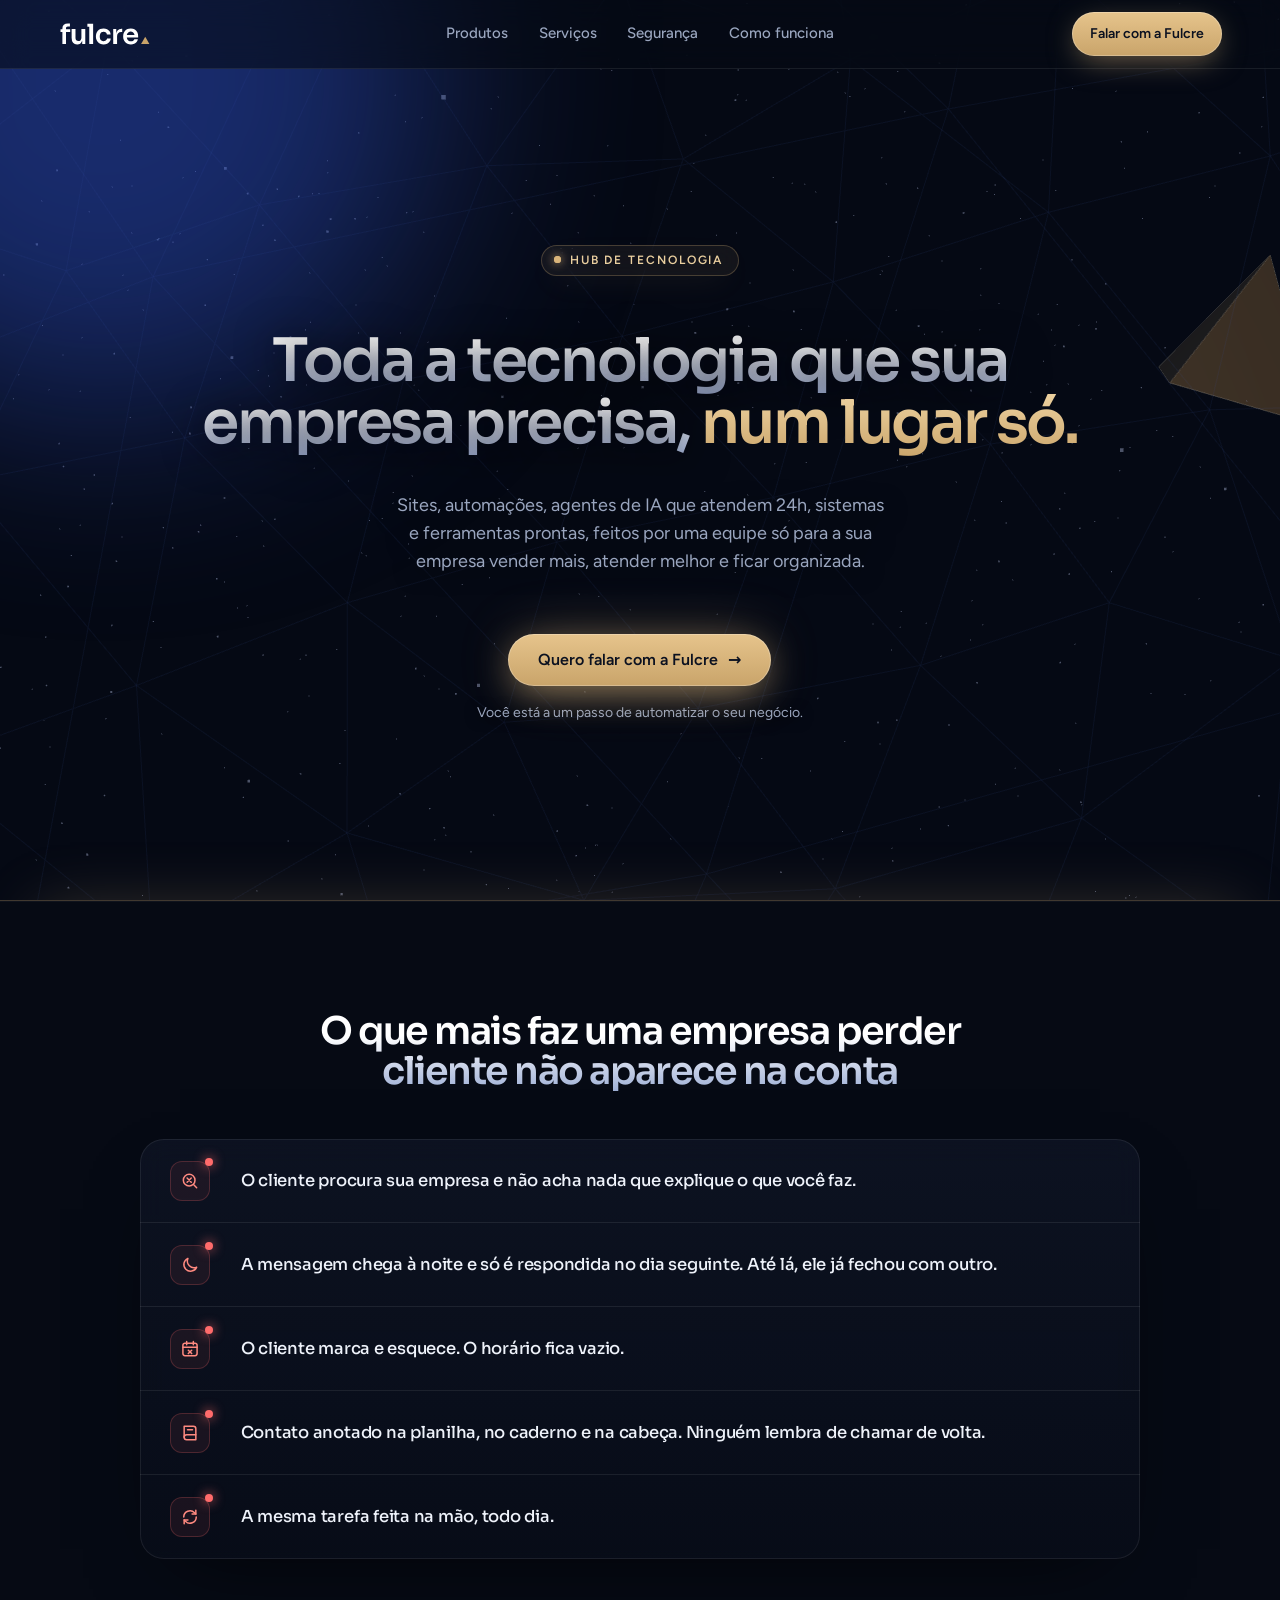
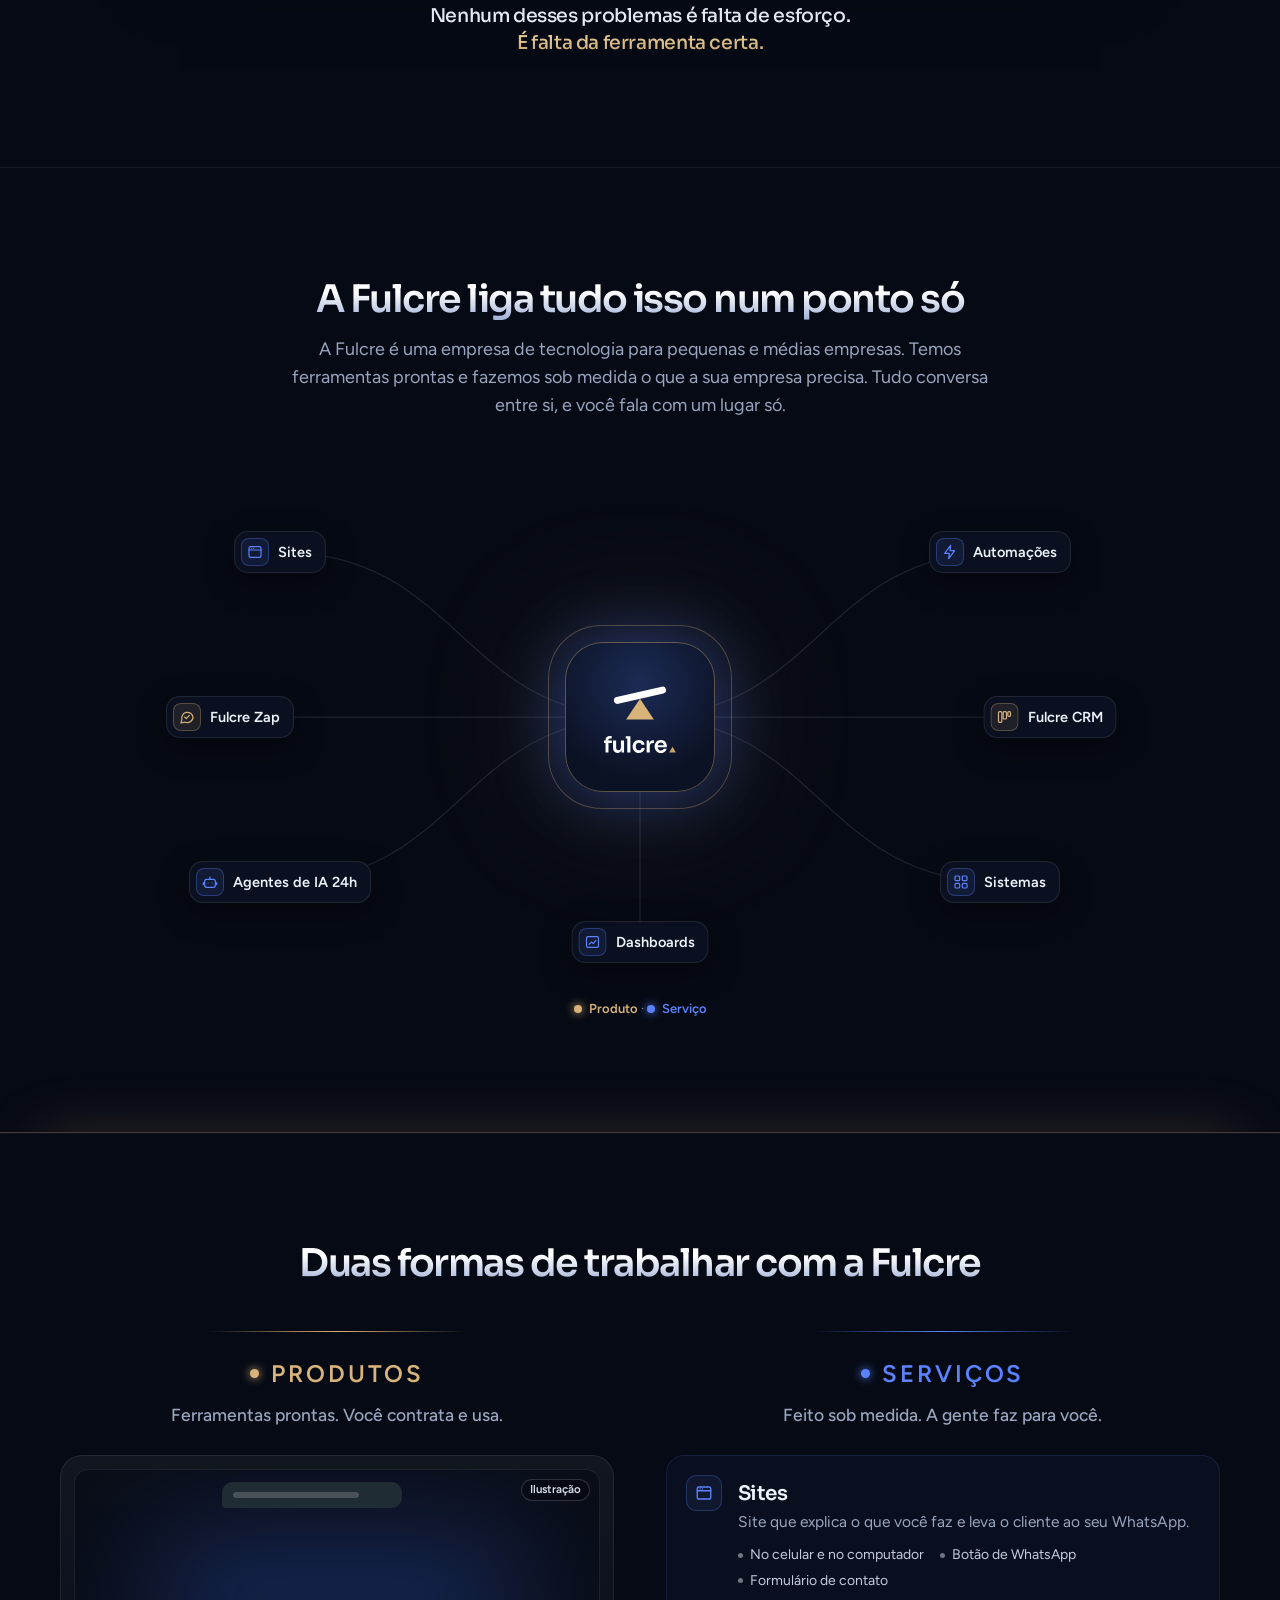
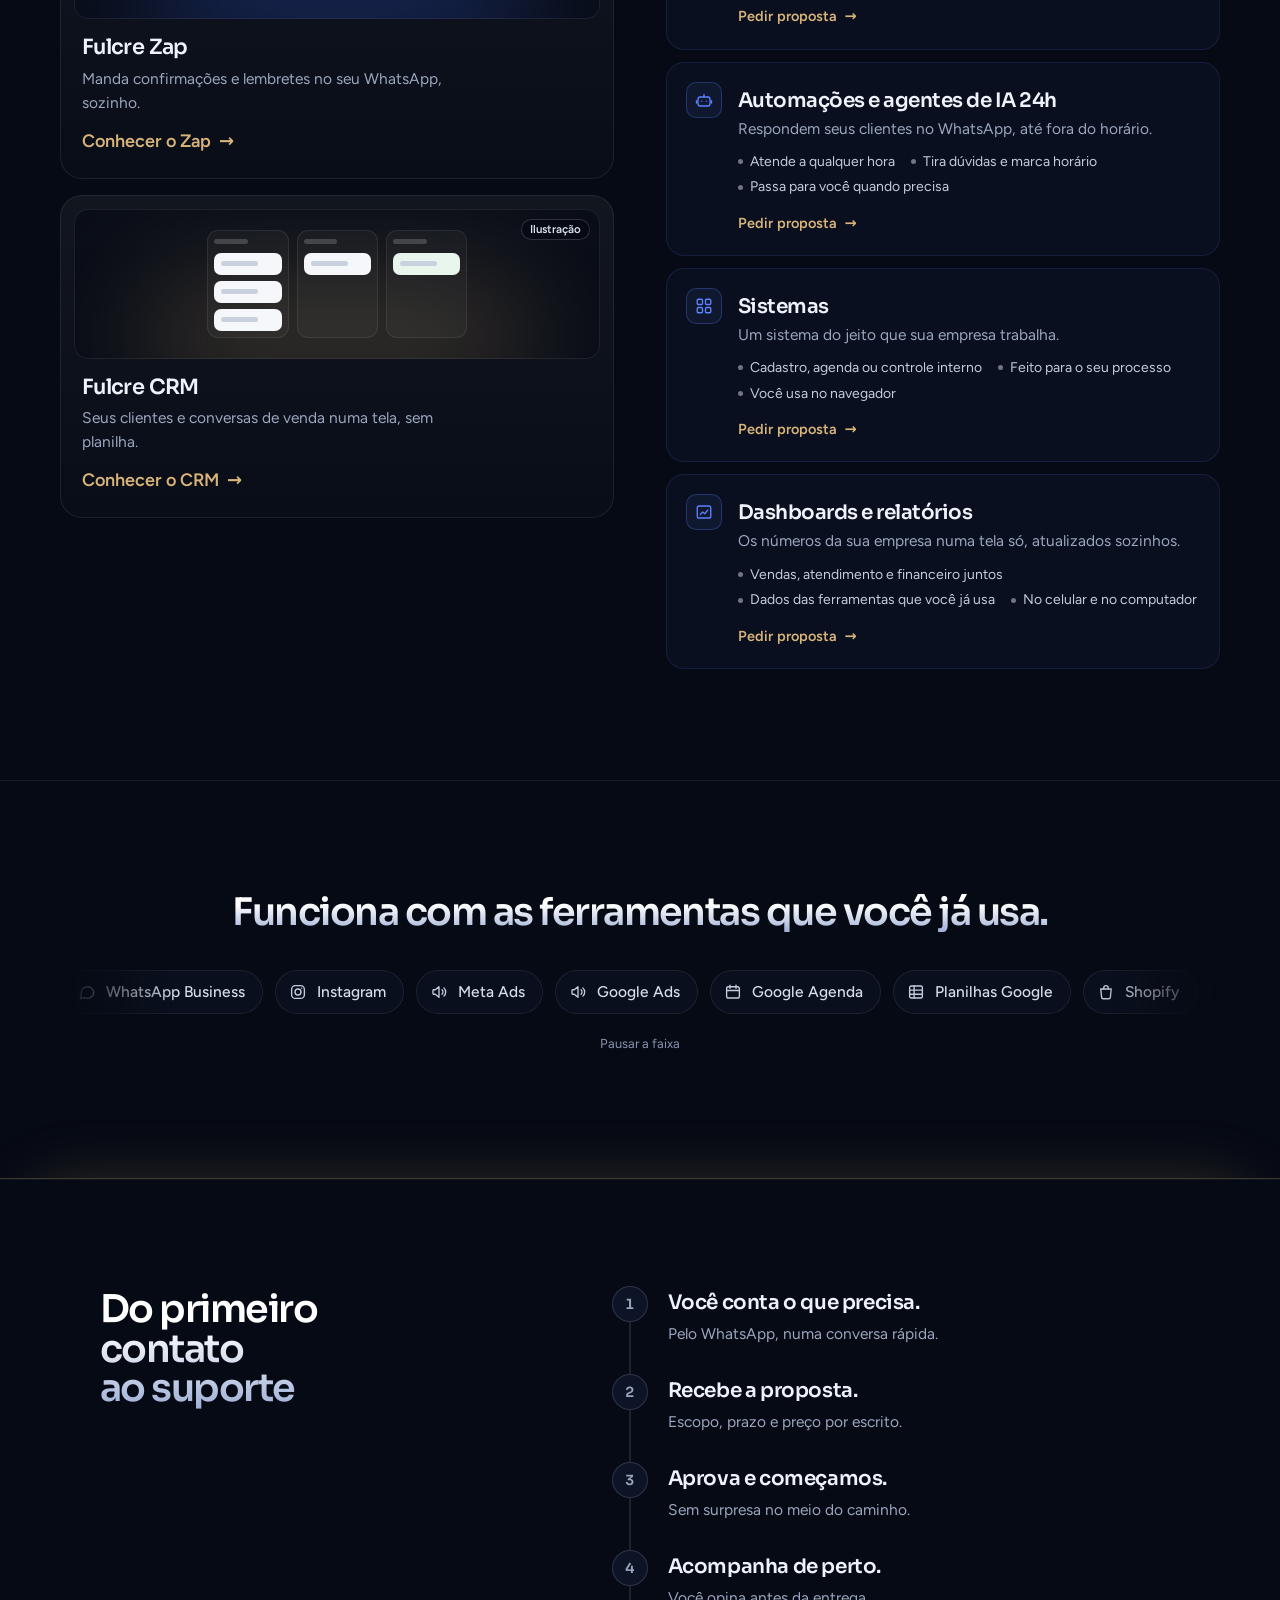
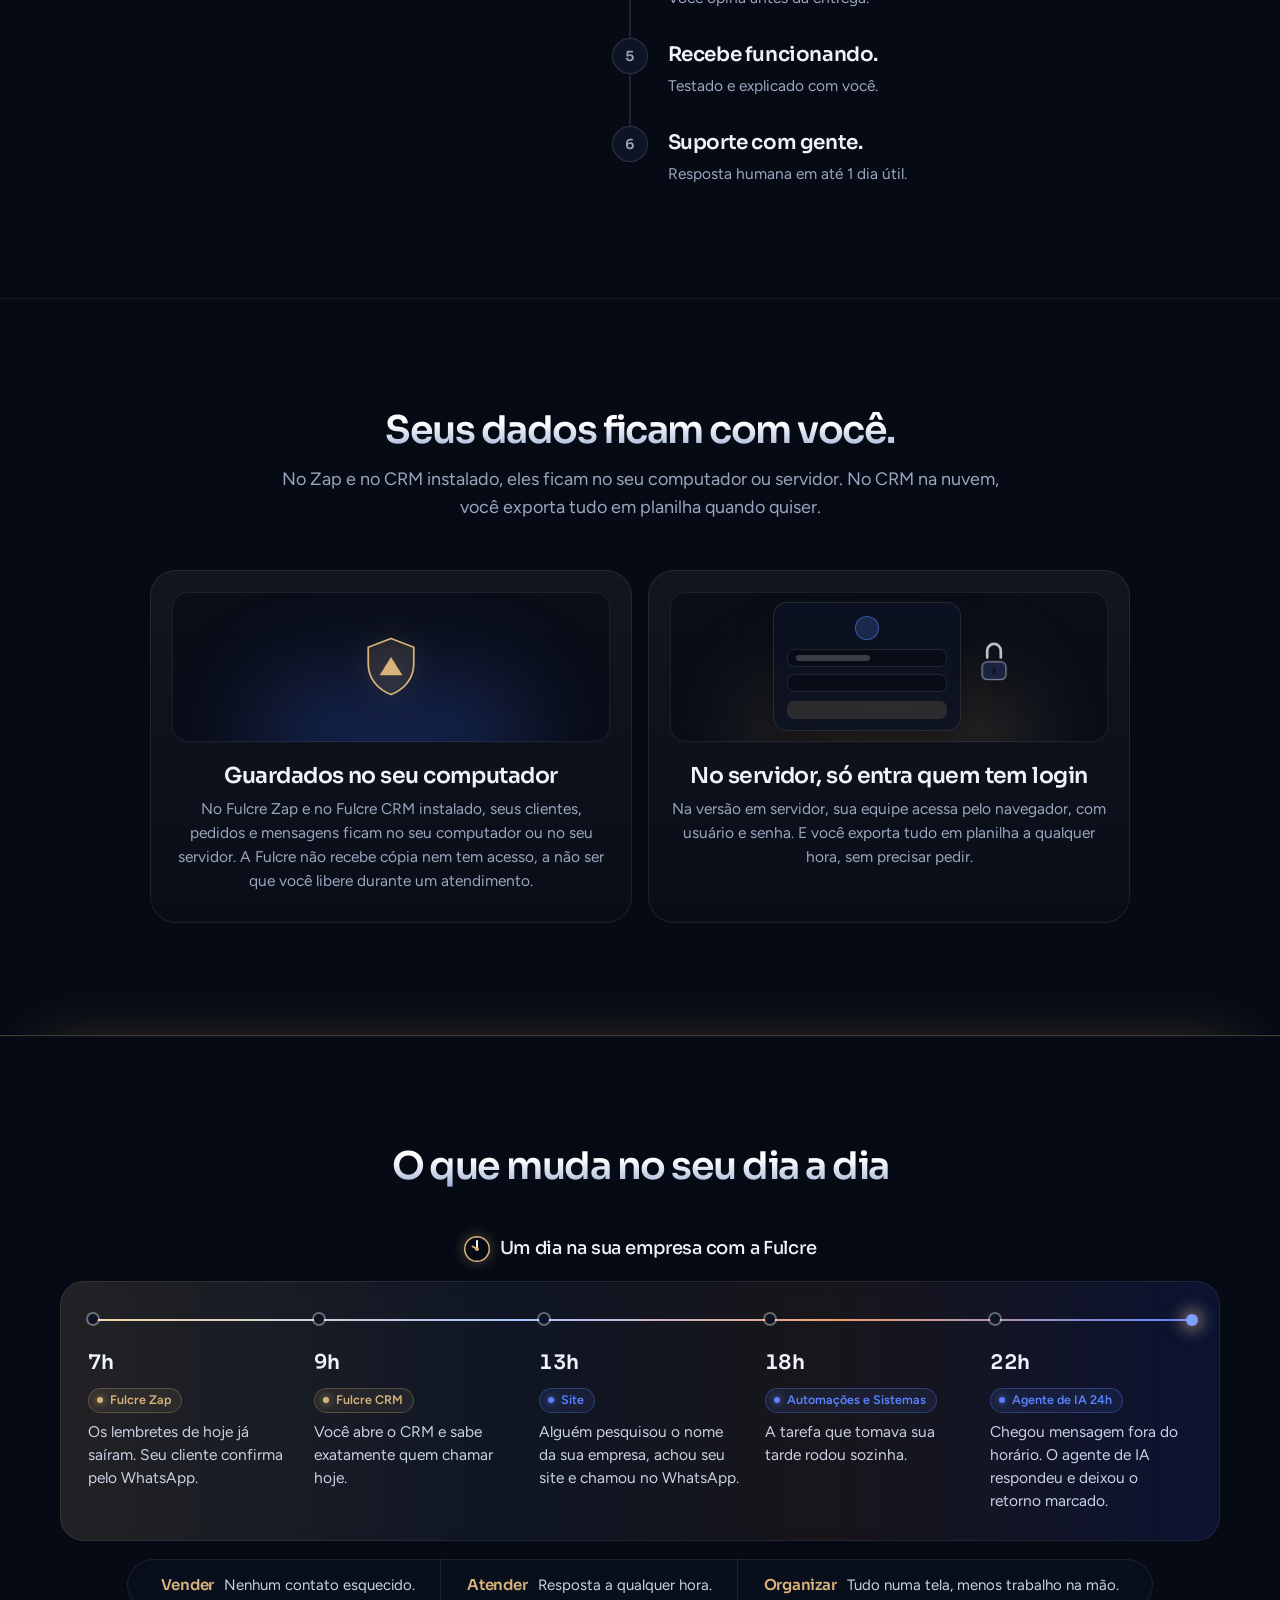
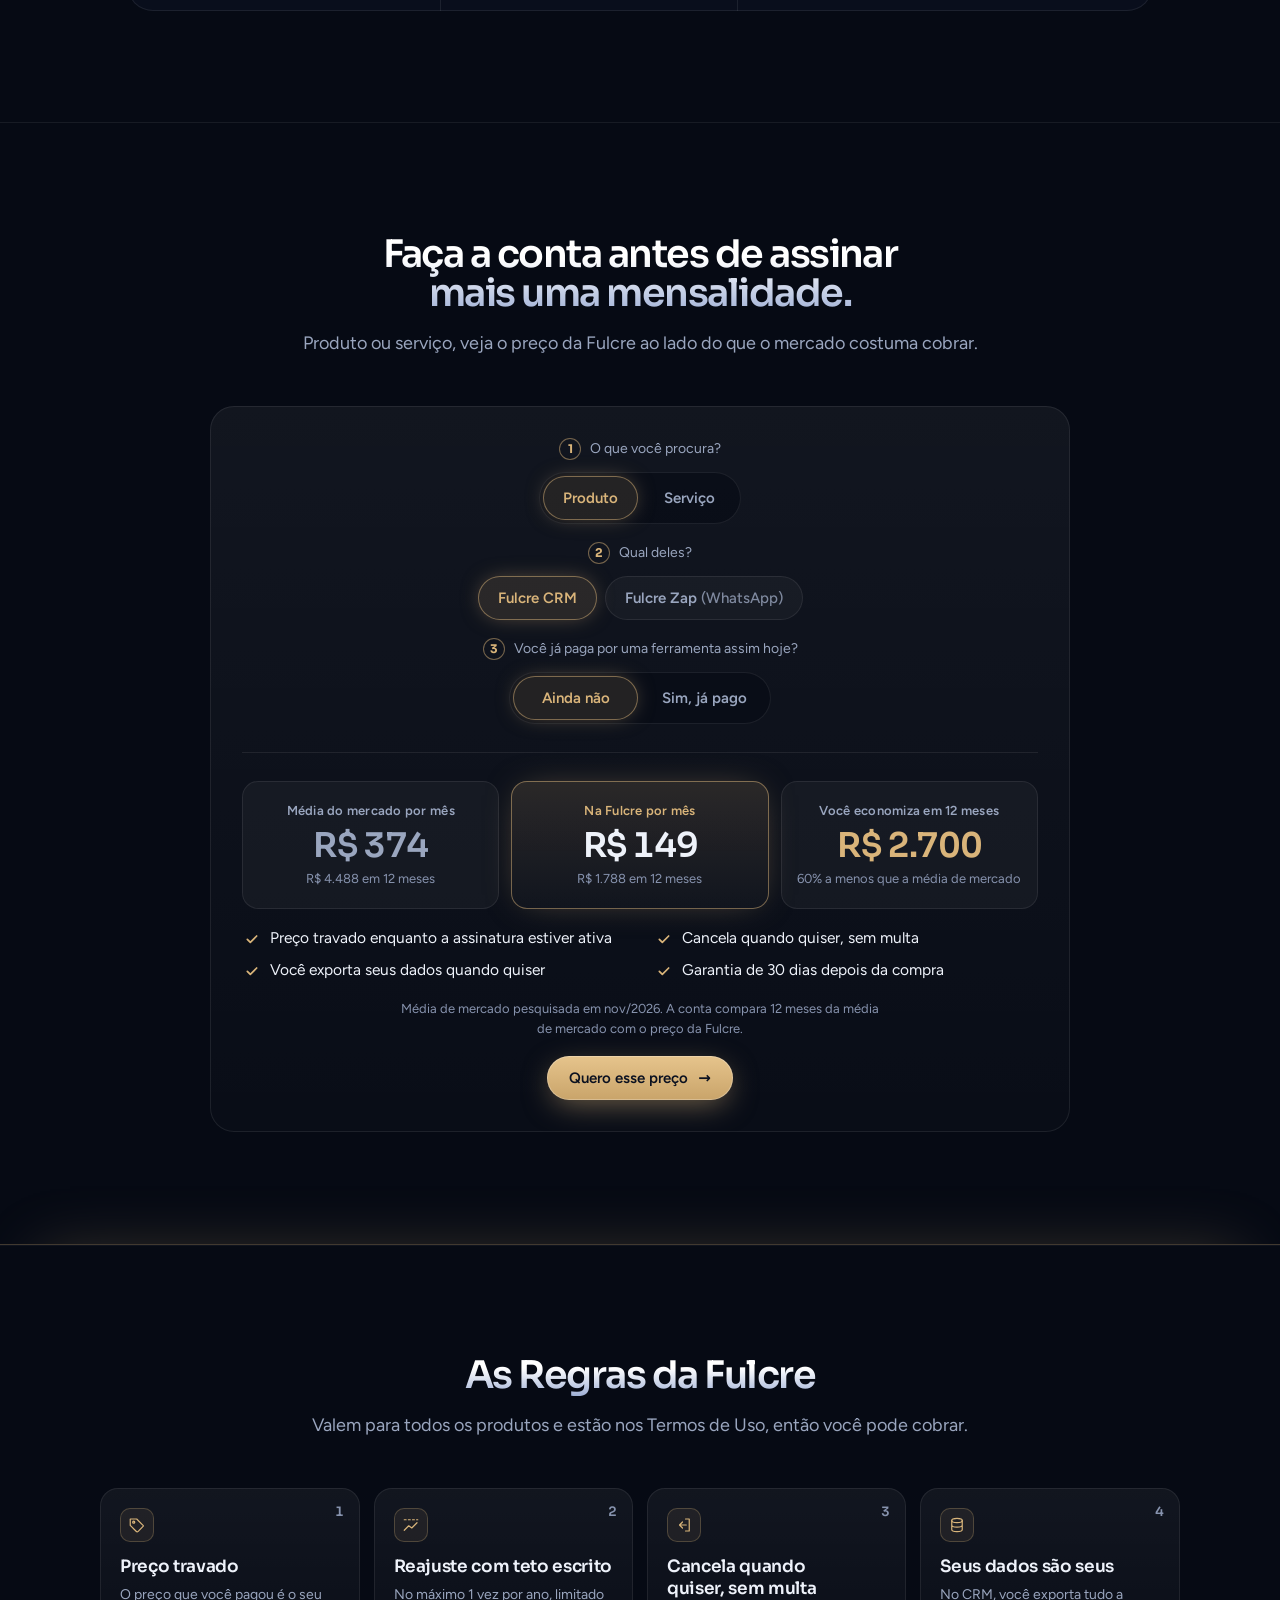
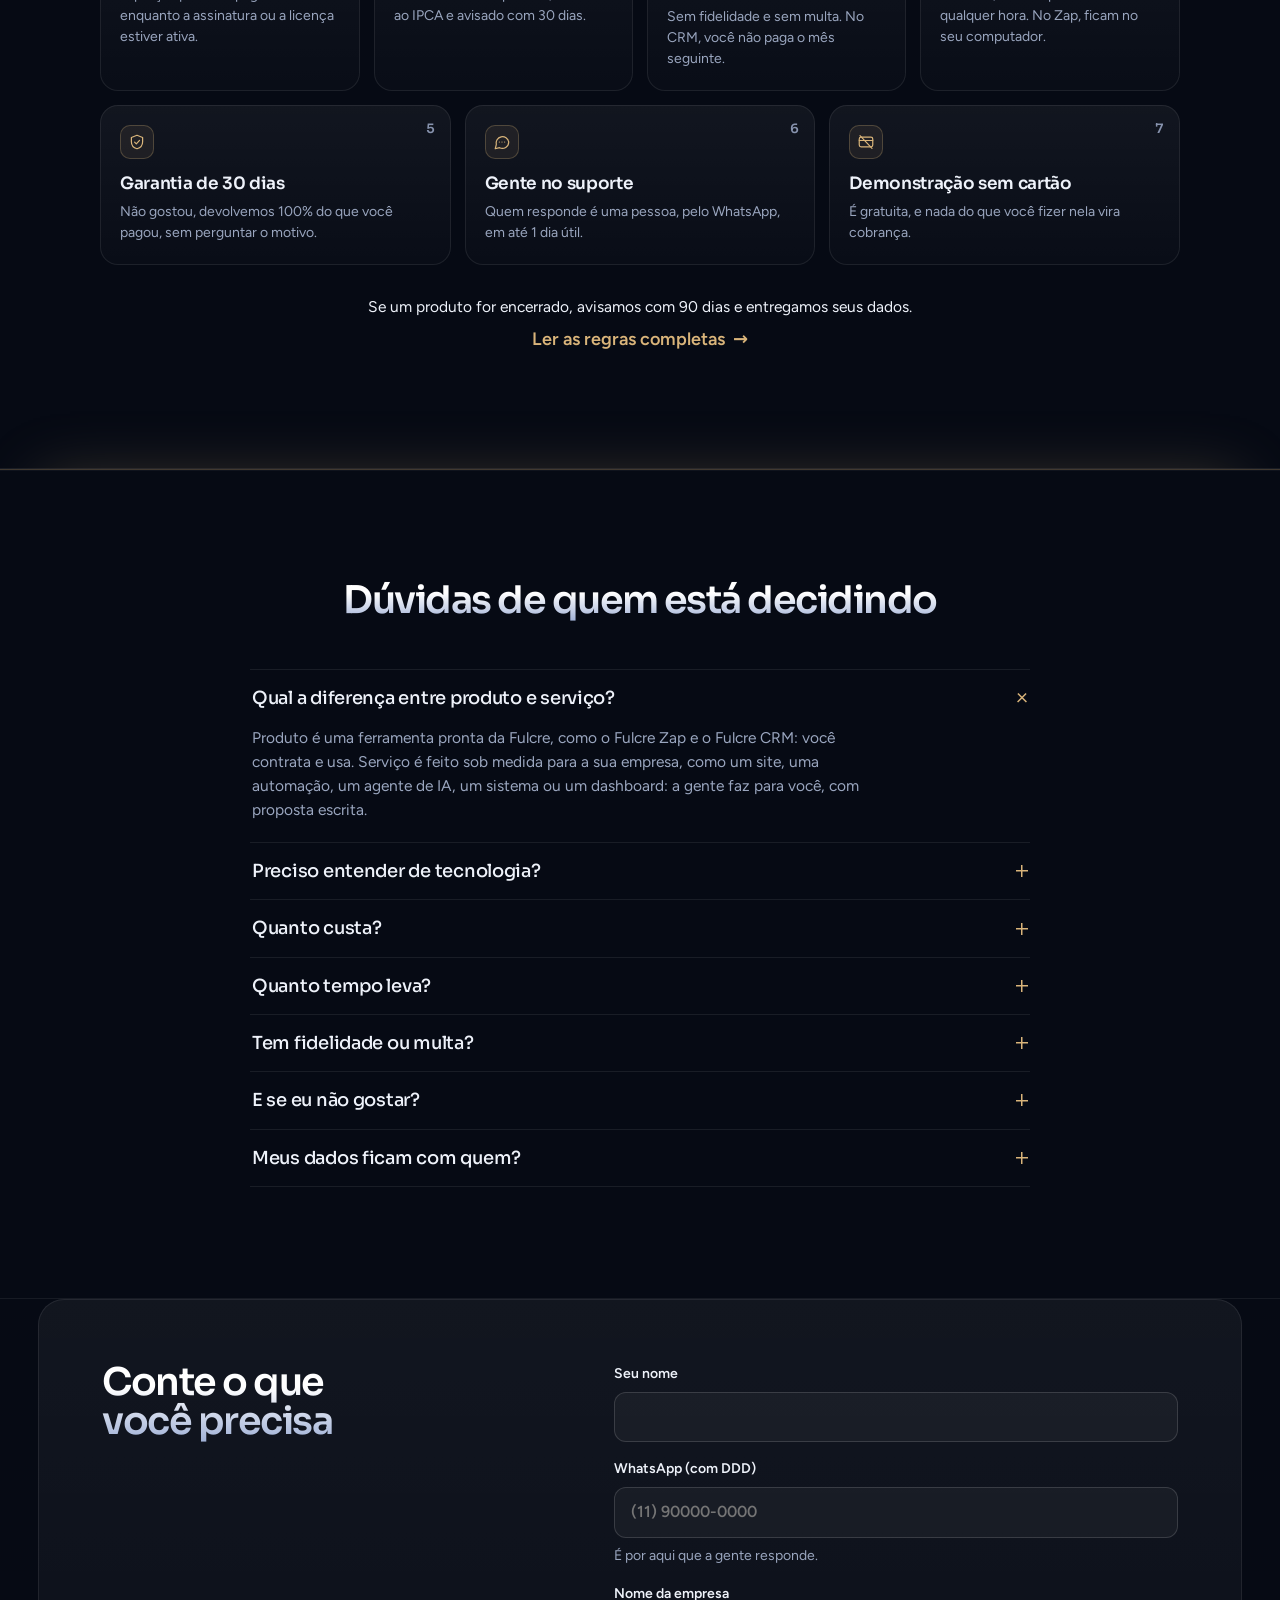
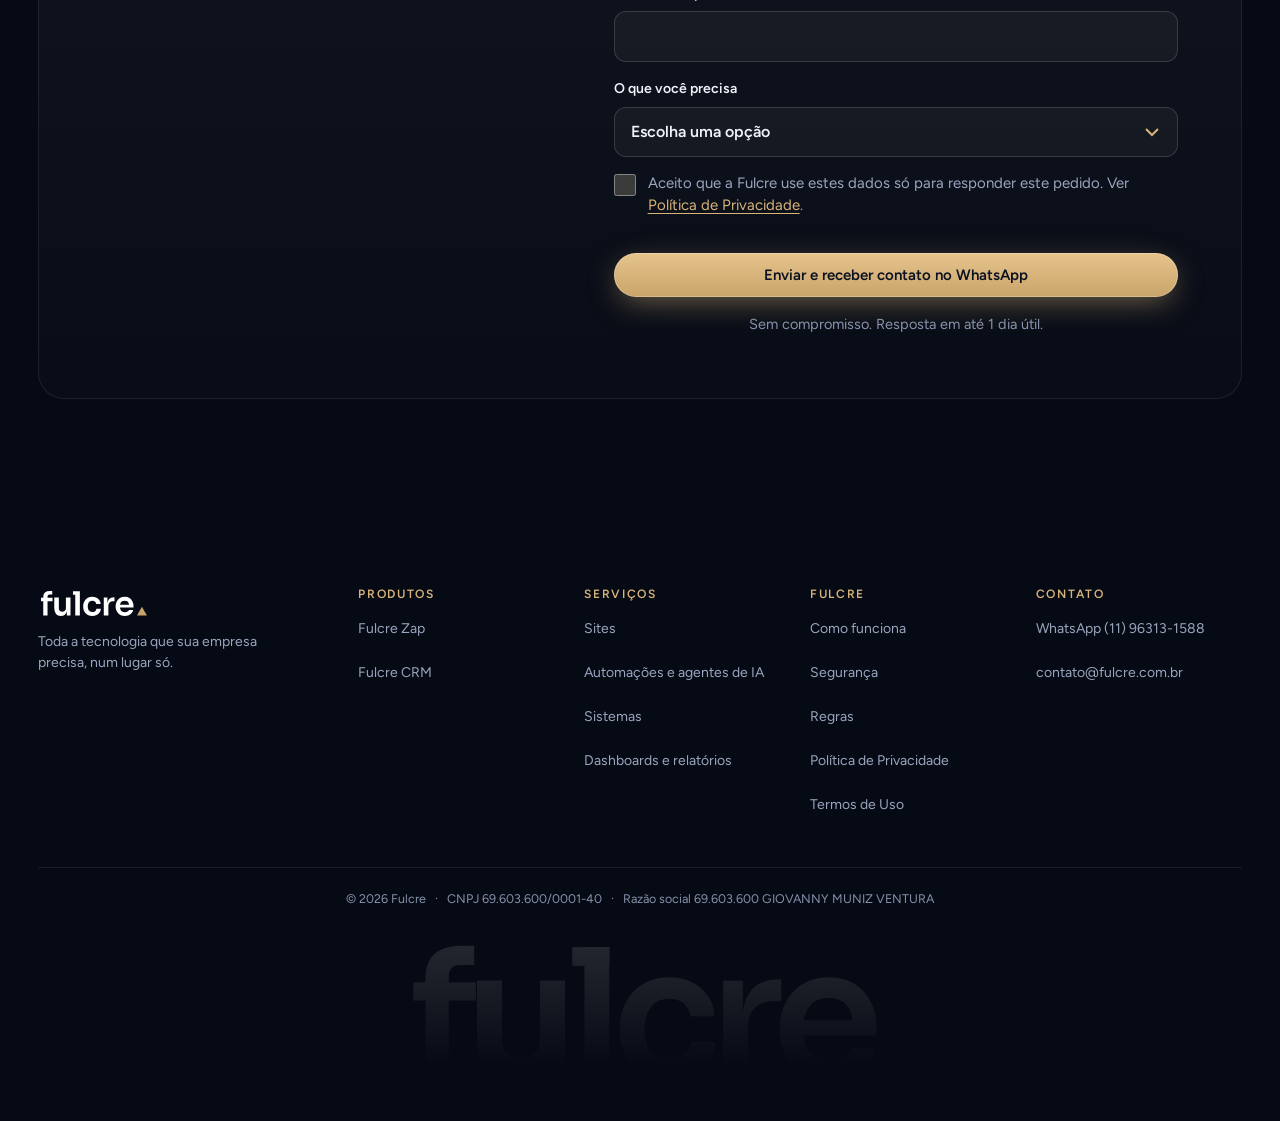
==== index.html @ e030c36b "Preview: divisoria sem fundo solido (fundo original continuo)" ====
<!doctype html>
<html lang="pt-BR">
<head>
<meta name="robots" content="noindex,nofollow">
<meta charset="utf-8">
<meta name="viewport" content="width=device-width,initial-scale=1,viewport-fit=cover">
<title>Fulcre · Toda a tecnologia que sua empresa precisa, num lugar só</title>
<meta name="description" content="Sites, automações, agentes de IA 24h, sistemas e ferramentas prontas para vender, atender e organizar.">
<link rel="canonical" href="https://fulcre.com.br/">
<meta name="theme-color" content="#060A14">
<meta property="og:type" content="website">
<meta property="og:locale" content="pt_BR">
<meta property="og:site_name" content="Fulcre">
<meta property="og:url" content="https://fulcre.com.br/">
<meta property="og:title" content="Toda a tecnologia que sua empresa precisa, num lugar só.">
<meta property="og:description" content="Sites, automações, agentes de IA 24h, sistemas e ferramentas prontas para vender, atender e organizar.">
<meta property="og:image" content="https://fulcre.com.br/og.png">
<meta property="og:image:width" content="1200">
<meta property="og:image:height" content="630">
<meta property="og:image:alt" content="Fulcre · Toda a tecnologia que sua empresa precisa, num lugar só.">
<meta name="twitter:card" content="summary_large_image">
<link rel="icon" href="/favicon.ico" sizes="any">
<link rel="icon" href="/favicon.svg" type="image/svg+xml">
<link rel="apple-touch-icon" href="/apple-touch-icon.png">
<link rel="manifest" href="/site.webmanifest">
<link rel="preload" href="./assets/fonts/sora.woff2" as="font" type="font/woff2" crossorigin>
<link rel="preload" href="./assets/fonts/figtree.woff2" as="font" type="font/woff2" crossorigin>
<link rel="stylesheet" href="./assets/css/site.css?v=8">
<script type="application/ld+json">{"@context":"https://schema.org","@type":"Organization","name":"Fulcre","url":"https://fulcre.com.br/","logo":"https://fulcre.com.br/assets/img/fulcre-icone-512.png","email":"contato@fulcre.com.br","taxID":"69.603.600/0001-40"}</script>
</head>
<body>
<a class="skip" href="#conteudo">Pular para o conteúdo</a>
<div class="bg-static" aria-hidden="true" data-bg-static></div>
<div class="bg-live" aria-hidden="true" data-bg-live></div>
<div class="orb" aria-hidden="true"></div>

<div class="page">
<nav class="nav nav-v4" aria-label="Principal" data-menu><div class="wrap nav-in">
  <span class="nav-sp" aria-hidden="true"></span>
  <a class="logo" href="/" aria-label="Fulcre, início"><img src="./assets/img/fulcre-logo.svg" alt="Fulcre" width="105" height="29"></a>
  <button class="nav-btn" type="button" aria-expanded="false" aria-controls="menu-painel" aria-label="Abrir menu" data-menu-btn><span class="nav-ico" aria-hidden="true"><i></i><i></i></span></button>
  <ul class="nav-links" id="menu-painel" data-menu-panel>
    <li><a href="#produtos">Produtos</a></li>
    <li><a href="#servicos">Serviços</a></li>
    <li><a href="#seguranca">Segurança</a></li>
    <li><a href="#como-funciona">Como funciona</a></li>
    <li class="nav-cta-li"><a class="btn btn-gold nav-cta-m" href="#contato">Quero falar com a Fulcre <span class="arr" aria-hidden="true">→</span></a></li>
  </ul>
  <a class="btn btn-gold btn-sm nav-cta" href="#contato">Falar com a Fulcre</a>
  <div class="nav-scrim" aria-hidden="true" data-menu-scrim></div>
</div></nav>

<main id="conteudo">
<!-- Dobra 1 · Topo -->
<header class="wrap hero" id="topo" data-hero>
  <p class="kick rv" data-live><i aria-hidden="true"></i>Hub de tecnologia</p>
  <h1 class="rv"><span class="grad">Toda a tecnologia que sua empresa precisa,</span> <span class="goldt">num lugar só.</span></h1>
  <p class="lede rv">Sites, automações, agentes de IA que atendem 24h, sistemas e ferramentas prontas, feitos por uma equipe só para a sua empresa vender mais, atender melhor e ficar organizada.</p>
  <div class="acts rv">
    <a class="btn btn-gold btn-hero magnet" href="#contato">Quero falar com a Fulcre <span class="arr" aria-hidden="true">→</span></a>
    <p class="note" data-hero-end>Você está a um passo de automatizar o seu negócio.</p>
  </div>
</header>

<!-- Dobra 2 · Dor -->
<section class="sec wrap dor" data-dor aria-labelledby="t-dores" style="--h:1079px;--hd:712px">
  <div class="sec-head"><h2 class="rv grad" id="t-dores">O que mais faz uma empresa perder cliente não aparece na conta</h2></div>
  <ul class="ledger" data-live>
    <li class="rv"><span class="ic" aria-hidden="true"><svg viewBox="0 0 24 24"><circle cx="11" cy="11" r="7"/><path d="m20 20-3.5-3.5M8.5 8.5l5 5M13.5 8.5l-5 5"/></svg></span><p class="case">O cliente procura sua empresa e não acha nada que explique o que você faz.</p><p class="fix"><span class="ok" aria-hidden="true"></span><span class="fix-t"><b>Resolve:</b> Um site que explica e leva direto ao seu WhatsApp.</span></p></li>
    <li class="rv"><span class="ic" aria-hidden="true"><svg viewBox="0 0 24 24"><path d="M20 14.5A8 8 0 0 1 9.5 4a8 8 0 1 0 10.5 10.5z"/></svg></span><p class="case">A mensagem chega à noite e só é respondida no dia seguinte. Até lá, ele já fechou com outro.</p><p class="fix"><span class="ok" aria-hidden="true"></span><span class="fix-t"><b>Resolve:</b> Resposta na hora, até fora do horário.</span></p></li>
    <li class="rv"><span class="ic" aria-hidden="true"><svg viewBox="0 0 24 24"><rect x="3.5" y="5" width="17" height="15" rx="2.5"/><path d="M3.5 10h17M8 3v4M16 3v4M10 13.5l4 4M14 13.5l-4 4"/></svg></span><p class="case">O cliente marca e esquece. O horário fica vazio.</p><p class="fix"><span class="ok" aria-hidden="true"></span><span class="fix-t"><b>Resolve:</b> Confirmação e lembrete no WhatsApp, sozinho.</span></p></li>
    <li class="rv"><span class="ic" aria-hidden="true"><svg viewBox="0 0 24 24"><path d="M5 4h11a3 3 0 0 1 3 3v13H8a3 3 0 0 1-3-3z"/><path d="M5 17a3 3 0 0 1 3-3h11M9 8h6"/></svg></span><p class="case">Contato anotado na planilha, no caderno e na cabeça. Ninguém lembra de chamar de volta.</p><p class="fix"><span class="ok" aria-hidden="true"></span><span class="fix-t"><b>Resolve:</b> Todos os clientes numa tela, com o próximo passo.</span></p></li>
    <li class="rv"><span class="ic" aria-hidden="true"><svg viewBox="0 0 24 24"><path d="M4.5 12a7.5 7.5 0 0 1 13-5.1L19 8.5M19.5 12a7.5 7.5 0 0 1-13 5.1L5 15.5"/><path d="M19 4v4.5h-4.5M5 20v-4.5h4.5"/></svg></span><p class="case">A mesma tarefa feita na mão, todo dia.</p><p class="fix"><span class="ok" aria-hidden="true"></span><span class="fix-t"><b>Resolve:</b> O que é repetido passa a rodar sozinho.</span></p></li>
  </ul>
  <p class="dor-fim rv">Nenhum desses problemas é falta de esforço. <span class="goldt">É falta da ferramenta certa.</span></p>
</section>

<!-- Dobra 3 · O que é a Fulcre + hub -->
<section class="sec sec-flow wrap sobre" data-sobre aria-labelledby="t-sobre" style="--h:709px;--hd:739px">
  <div class="sec-head"><h2 class="rv grad" id="t-sobre">A Fulcre liga tudo isso num ponto só</h2><p class="rv">A Fulcre é uma empresa de tecnologia para pequenas e médias empresas. Temos ferramentas prontas e fazemos sob medida o que a sua empresa precisa. Tudo conversa entre si, e você fala com um lugar só.</p></div>
  <div class="hub rv" data-hub role="img" aria-label="A Fulcre no centro, ligada a sete frentes. Produtos: Fulcre Zap e Fulcre CRM. Serviços: Sites, Automações, Agentes de IA 24h, Sistemas e Dashboards.">
    <svg aria-hidden="true"></svg>
    <div class="core"><svg viewBox="10 22 100 74" aria-hidden="true"><path d="M60 56 L84 92 L36 92 Z" fill="#D9B47A"/><rect x="14" y="44" width="92" height="12" rx="6" fill="#FFFFFF" transform="rotate(-13 60 50)"/></svg><img src="./assets/img/fulcre-logo.svg" alt="" width="105" height="29"></div>
    <div class="node svc" style="--x:14%;--y:17%;--xm:24%;--ym:7%"><i><svg viewBox="0 0 24 24"><rect x="3" y="4" width="18" height="16" rx="2.5"/><path d="M3 9h18M7 6.5h.01M10 6.5h.01"/></svg></i>Sites</div>
    <div class="node prod" style="--x:9%;--y:50%;--xm:26%;--ym:31%"><i><svg viewBox="0 0 24 24"><path d="M21 12a8.5 8.5 0 0 1-12.3 7.6L3 21l1.4-5.4A8.5 8.5 0 1 1 21 12z"/><path d="M8.5 12l2.5 2.5 4.5-5"/></svg></i>Fulcre Zap</div>
    <div class="node svc" style="--x:14%;--y:83%;--xm:72%;--ym:19%"><i><svg viewBox="0 0 24 24"><rect x="4" y="8" width="16" height="12" rx="3"/><path d="M12 4.5V8M9 13.5h.01M15 13.5h.01M2 13v3M22 13v3"/></svg></i>Agentes de IA 24h</div>
    <div class="node svc" style="--x:86%;--y:17%;--xm:26%;--ym:76%"><i><svg viewBox="0 0 24 24"><path d="M13 2 4 14h7l-1 8 9-12h-7z"/></svg></i>Automações</div>
    <div class="node prod" style="--x:91%;--y:50%;--xm:74%;--ym:66%"><i><svg viewBox="0 0 24 24"><rect x="3" y="4" width="5" height="16" rx="1.5"/><rect x="10" y="4" width="5" height="11" rx="1.5"/><rect x="17" y="4" width="4" height="7" rx="1.5"/></svg></i>Fulcre CRM</div>
    <div class="node svc" style="--x:86%;--y:83%;--xm:74%;--ym:86%"><i><svg viewBox="0 0 24 24"><rect x="3" y="3" width="7" height="7" rx="1.5"/><rect x="14" y="3" width="7" height="7" rx="1.5"/><rect x="3" y="14" width="7" height="7" rx="1.5"/><rect x="14" y="14" width="7" height="7" rx="1.5"/></svg></i>Sistemas</div>
    <div class="node svc" style="--x:50%;--y:95%;--xm:26%;--ym:96%"><i><svg viewBox="0 0 24 24"><rect x="3" y="4" width="18" height="16" rx="2.5"/><path d="M7 15.5l3.2-3.4 2.8 2.2 4-4.8"/></svg></i>Dashboards</div>
  </div>
  <p class="legend rv"><span class="k prod">Produto</span> · <span class="k svc">Serviço</span></p>
</section>

<!-- Dobra 4 · Produtos | Serviços -->
<section class="sec sec-flow wrap ofertas" data-ofertas aria-labelledby="t-ofertas" style="--h:1986px;--hd:1040px">
  <div class="sec-head"><h2 class="rv grad" id="t-ofertas">Duas formas de trabalhar com a Fulcre</h2></div>
  <div class="split">
    <div class="oferta oferta-prod" id="produtos">
      <p class="lbl prod rv">Produtos</p>
      <h3 class="rv"><span>Ferramentas prontas.</span> <span>Você contrata e usa.</span></h3>
      <div class="prods">
        <article class="glow prod-card rv" data-assunto="Fulcre Zap">
          <div class="vis"><span class="ilu">Ilustração</span><div class="halo" aria-hidden="true"></div>
            <div class="chat" aria-hidden="true"><b></b><b class="s"></b><b class="out"></b><b></b></div>
          </div>
          <div class="prod-txt">
            <h4>Fulcre Zap</h4>
            <p>Manda confirmações e lembretes no seu WhatsApp, sozinho.</p>
            <a class="tlink" href="/zap">Conhecer o Zap <span class="arr" aria-hidden="true">→</span></a>
          </div>
        </article>
        <article class="glow prod-card rv" data-assunto="Fulcre CRM">
          <div class="vis"><span class="ilu">Ilustração</span><div class="halo g" aria-hidden="true"></div>
            <div class="kan" aria-hidden="true"><div class="col"><span></span><div class="card"></div><div class="card"></div><div class="card"></div></div><div class="col"><span></span><div class="card"></div></div><div class="col"><span></span><div class="card"></div></div></div>
          </div>
          <div class="prod-txt">
            <h4>Fulcre CRM</h4>
            <p>Seus clientes e conversas de venda numa tela, sem planilha.</p>
            <a class="tlink" href="/crm">Conhecer o CRM <span class="arr" aria-hidden="true">→</span></a>
          </div>
        </article>
      </div>
    </div>
    <div class="oferta oferta-svc" id="servicos">
      <p class="lbl svc rv">Serviços</p>
      <h3 class="rv"><span>Feito sob medida.</span> <span>A gente faz para você.</span></h3>
      <ul class="svc-list">
        <li class="rv" data-assunto="Site"><span class="si" aria-hidden="true"><svg viewBox="0 0 24 24"><rect x="3" y="4" width="18" height="16" rx="2.5"/><path d="M3 9h18M7 6.5h.01M10 6.5h.01"/></svg></span>
          <div class="svc-b">
            <h4>Sites</h4>
            <p>Site que explica o que você faz e leva o cliente ao seu WhatsApp.</p>
            <ul class="pts"><li>No celular e no computador</li><li>Botão de WhatsApp</li><li>Formulário de contato</li></ul>
            <a class="tlink tlink-svc" href="#contato" data-assunto="Site">Pedir proposta <span class="arr" aria-hidden="true">→</span></a>
          </div></li>
        <li class="rv" data-assunto="Automação ou agente de IA"><span class="si" aria-hidden="true"><svg viewBox="0 0 24 24"><rect x="4" y="8" width="16" height="12" rx="3"/><path d="M12 4.5V8M9 13.5h.01M15 13.5h.01M2 13v3M22 13v3"/></svg></span>
          <div class="svc-b">
            <h4>Automações e agentes de IA 24h</h4>
            <p>Respondem seus clientes no WhatsApp, até fora do horário.</p>
            <ul class="pts"><li>Atende a qualquer hora</li><li>Tira dúvidas e marca horário</li><li>Passa para você quando precisa</li></ul>
            <a class="tlink tlink-svc" href="#contato" data-assunto="Automação ou agente de IA">Pedir proposta <span class="arr" aria-hidden="true">→</span></a>
          </div></li>
        <li class="rv" data-assunto="Sistema"><span class="si" aria-hidden="true"><svg viewBox="0 0 24 24"><rect x="3" y="3" width="7" height="7" rx="1.5"/><rect x="14" y="3" width="7" height="7" rx="1.5"/><rect x="3" y="14" width="7" height="7" rx="1.5"/><rect x="14" y="14" width="7" height="7" rx="1.5"/></svg></span>
          <div class="svc-b">
            <h4>Sistemas</h4>
            <p>Um sistema do jeito que sua empresa trabalha.</p>
            <ul class="pts"><li>Cadastro, agenda ou controle interno</li><li>Feito para o seu processo</li><li>Você usa no navegador</li></ul>
            <a class="tlink tlink-svc" href="#contato" data-assunto="Sistema">Pedir proposta <span class="arr" aria-hidden="true">→</span></a>
          </div></li>
        <li class="rv" data-assunto="Dashboards e relatórios"><span class="si" aria-hidden="true"><svg viewBox="0 0 24 24"><rect x="3" y="4" width="18" height="16" rx="2.5"/><path d="M7 15.5l3.2-3.4 2.8 2.2 4-4.8"/></svg></span>
          <div class="svc-b">
            <h4>Dashboards e relatórios</h4>
            <p>Os números da sua empresa numa tela só, atualizados sozinhos.</p>
            <ul class="pts"><li>Vendas, atendimento e financeiro juntos</li><li>Dados das ferramentas que você já usa</li><li>No celular e no computador</li></ul>
            <a class="tlink tlink-svc" href="#contato" data-assunto="Dashboards e relatórios">Pedir proposta <span class="arr" aria-hidden="true">→</span></a>
          </div></li>
      </ul>
    </div>
  </div>
</section>

<!-- Dobra 5 · Faixa -->
<section class="sec sec-flow faixa" data-faixa aria-labelledby="t-faixa" style="--h:175px;--hd:174px">
  <div class="wrap sec-head"><h2 class="rv grad" id="t-faixa">Funciona com as ferramentas que você já usa.</h2></div>
  <div class="marquee rv" data-marquee data-clip-ok>
    <div class="marquee-in">
      <ul aria-label="Ferramentas"><li class="tool"><svg viewBox="0 0 24 24" aria-hidden="true"><path d="M21 12a8.5 8.5 0 0 1-12.3 7.6L3 21l1.4-5.4A8.5 8.5 0 1 1 21 12z"/></svg>WhatsApp Business</li><li class="tool"><svg viewBox="0 0 24 24" aria-hidden="true"><rect x="3.5" y="3.5" width="17" height="17" rx="5"/><circle cx="12" cy="12" r="4"/><path d="M17 7h.01"/></svg>Instagram</li><li class="tool"><svg viewBox="0 0 24 24" aria-hidden="true"><path d="M4 10v4a1 1 0 0 0 1 1h2l5 4V5L7 9H5a1 1 0 0 0-1 1z"/><path d="M16 9a4 4 0 0 1 0 6M18.5 6.5a7.5 7.5 0 0 1 0 11"/></svg>Meta Ads</li><li class="tool"><svg viewBox="0 0 24 24" aria-hidden="true"><path d="M4 10v4a1 1 0 0 0 1 1h2l5 4V5L7 9H5a1 1 0 0 0-1 1z"/><path d="M16 9a4 4 0 0 1 0 6M18.5 6.5a7.5 7.5 0 0 1 0 11"/></svg>Google Ads</li><li class="tool"><svg viewBox="0 0 24 24" aria-hidden="true"><rect x="3.5" y="5" width="17" height="15" rx="2.5"/><path d="M3.5 10h17M8 3v4M16 3v4"/></svg>Google Agenda</li><li class="tool"><svg viewBox="0 0 24 24" aria-hidden="true"><rect x="3.5" y="4" width="17" height="16" rx="2"/><path d="M3.5 9.5h17M3.5 15h17M9.5 4v16"/></svg>Planilhas Google</li><li class="tool"><svg viewBox="0 0 24 24" aria-hidden="true"><path d="M5 8h14l-1.2 11.2a2 2 0 0 1-2 1.8H8.2a2 2 0 0 1-2-1.8z"/><path d="M9 8V6.5a3 3 0 0 1 6 0V8"/></svg>Shopify</li><li class="tool"><svg viewBox="0 0 24 24" aria-hidden="true"><path d="M5 8h14l-1.2 11.2a2 2 0 0 1-2 1.8H8.2a2 2 0 0 1-2-1.8z"/><path d="M9 8V6.5a3 3 0 0 1 6 0V8"/></svg>Nuvemshop</li><li class="tool"><svg viewBox="0 0 24 24" aria-hidden="true"><rect x="3" y="4.5" width="18" height="15" rx="2.5"/><path d="M10 9.5v5l4.5-2.5z"/></svg>Hotmart</li><li class="tool"><svg viewBox="0 0 24 24" aria-hidden="true"><rect x="3" y="4.5" width="18" height="15" rx="2.5"/><path d="M10 9.5v5l4.5-2.5z"/></svg>Kiwify</li><li class="tool"><svg viewBox="0 0 24 24" aria-hidden="true"><rect x="3" y="4.5" width="18" height="15" rx="2.5"/><path d="M10 9.5v5l4.5-2.5z"/></svg>Eduzz</li><li class="tool"><svg viewBox="0 0 24 24" aria-hidden="true"><rect x="3" y="5.5" width="18" height="13" rx="2.5"/><path d="M3 10h18M7 15h3"/></svg>Mercado Pago</li><li class="tool"><svg viewBox="0 0 24 24" aria-hidden="true"><circle cx="12" cy="12" r="8.5"/><circle cx="12" cy="12" r="4.5"/><path d="M12 12h.01"/></svg>RD Station</li><li class="tool"><svg viewBox="0 0 24 24" aria-hidden="true"><rect x="3" y="5" width="18" height="14" rx="2.5"/><path d="m3.5 6.5 8.5 6.5 8.5-6.5"/></svg>Gmail</li></ul>
      <ul aria-hidden="true"><li class="tool"><svg viewBox="0 0 24 24" aria-hidden="true"><path d="M21 12a8.5 8.5 0 0 1-12.3 7.6L3 21l1.4-5.4A8.5 8.5 0 1 1 21 12z"/></svg>WhatsApp Business</li><li class="tool"><svg viewBox="0 0 24 24" aria-hidden="true"><rect x="3.5" y="3.5" width="17" height="17" rx="5"/><circle cx="12" cy="12" r="4"/><path d="M17 7h.01"/></svg>Instagram</li><li class="tool"><svg viewBox="0 0 24 24" aria-hidden="true"><path d="M4 10v4a1 1 0 0 0 1 1h2l5 4V5L7 9H5a1 1 0 0 0-1 1z"/><path d="M16 9a4 4 0 0 1 0 6M18.5 6.5a7.5 7.5 0 0 1 0 11"/></svg>Meta Ads</li><li class="tool"><svg viewBox="0 0 24 24" aria-hidden="true"><path d="M4 10v4a1 1 0 0 0 1 1h2l5 4V5L7 9H5a1 1 0 0 0-1 1z"/><path d="M16 9a4 4 0 0 1 0 6M18.5 6.5a7.5 7.5 0 0 1 0 11"/></svg>Google Ads</li><li class="tool"><svg viewBox="0 0 24 24" aria-hidden="true"><rect x="3.5" y="5" width="17" height="15" rx="2.5"/><path d="M3.5 10h17M8 3v4M16 3v4"/></svg>Google Agenda</li><li class="tool"><svg viewBox="0 0 24 24" aria-hidden="true"><rect x="3.5" y="4" width="17" height="16" rx="2"/><path d="M3.5 9.5h17M3.5 15h17M9.5 4v16"/></svg>Planilhas Google</li><li class="tool"><svg viewBox="0 0 24 24" aria-hidden="true"><path d="M5 8h14l-1.2 11.2a2 2 0 0 1-2 1.8H8.2a2 2 0 0 1-2-1.8z"/><path d="M9 8V6.5a3 3 0 0 1 6 0V8"/></svg>Shopify</li><li class="tool"><svg viewBox="0 0 24 24" aria-hidden="true"><path d="M5 8h14l-1.2 11.2a2 2 0 0 1-2 1.8H8.2a2 2 0 0 1-2-1.8z"/><path d="M9 8V6.5a3 3 0 0 1 6 0V8"/></svg>Nuvemshop</li><li class="tool"><svg viewBox="0 0 24 24" aria-hidden="true"><rect x="3" y="4.5" width="18" height="15" rx="2.5"/><path d="M10 9.5v5l4.5-2.5z"/></svg>Hotmart</li><li class="tool"><svg viewBox="0 0 24 24" aria-hidden="true"><rect x="3" y="4.5" width="18" height="15" rx="2.5"/><path d="M10 9.5v5l4.5-2.5z"/></svg>Kiwify</li><li class="tool"><svg viewBox="0 0 24 24" aria-hidden="true"><rect x="3" y="4.5" width="18" height="15" rx="2.5"/><path d="M10 9.5v5l4.5-2.5z"/></svg>Eduzz</li><li class="tool"><svg viewBox="0 0 24 24" aria-hidden="true"><rect x="3" y="5.5" width="18" height="13" rx="2.5"/><path d="M3 10h18M7 15h3"/></svg>Mercado Pago</li><li class="tool"><svg viewBox="0 0 24 24" aria-hidden="true"><circle cx="12" cy="12" r="8.5"/><circle cx="12" cy="12" r="4.5"/><path d="M12 12h.01"/></svg>RD Station</li><li class="tool"><svg viewBox="0 0 24 24" aria-hidden="true"><rect x="3" y="5" width="18" height="14" rx="2.5"/><path d="m3.5 6.5 8.5 6.5 8.5-6.5"/></svg>Gmail</li></ul>
    </div>
  </div>
  <div class="mq-ctl"><button class="mq-btn" type="button" aria-pressed="false" data-mq-toggle>Pausar a faixa</button></div>
</section>

<!-- Dobra 6 · Como funciona (1 a 6) -->
<section class="sec sec-flow wrap como" id="como-funciona" aria-labelledby="t-como" style="--h:798px;--hd:592px">
  <div class="split2">
    <div class="como-t"><h2 class="rv grad" id="t-como">Do primeiro contato ao suporte</h2></div>
    <ol class="steps" data-steps>
      <li class="rv"><span class="dot" aria-hidden="true">1</span><h3>Você conta o que precisa.</h3><p>Pelo WhatsApp, numa conversa rápida.</p></li>
      <li class="rv"><span class="dot" aria-hidden="true">2</span><h3>Recebe a proposta.</h3><p>Escopo, prazo e preço por escrito.</p></li>
      <li class="rv"><span class="dot" aria-hidden="true">3</span><h3>Aprova e começamos.</h3><p>Sem surpresa no meio do caminho.</p></li>
      <li class="rv"><span class="dot" aria-hidden="true">4</span><h3>Acompanha de perto.</h3><p>Você opina antes da entrega.</p></li>
      <li class="rv"><span class="dot" aria-hidden="true">5</span><h3>Recebe funcionando.</h3><p>Testado e explicado com você.</p></li>
      <li class="rv"><span class="dot" aria-hidden="true">6</span><h3>Suporte com gente.</h3><p>Resposta humana em até 1 dia útil.</p></li>
    </ol>
  </div>
</section>

<!-- Dobra 7 · Segurança (base: .safe da e-conexoes; o cadeado substitui os toasts) -->
<section class="sec sec-flow wrap seguranca" id="seguranca" aria-labelledby="t-seg" style="--h:877px;--hd:513px">
  <div class="sec-head"><h2 class="rv grad" id="t-seg">Seus dados ficam com você.</h2><p class="rv">No Zap e no CRM instalado, eles ficam no seu computador ou servidor. No CRM na nuvem, você exporta tudo em planilha quando quiser.</p></div>
  <div class="safe">
    <article class="glow safe-card rv">
      <div class="shield" data-anim="escudo" aria-hidden="true"><span class="ring"></span><span class="ring"></span><span class="ring"></span>
        <svg viewBox="0 0 64 72"><path class="sh" d="M32 4 58 14v19c0 17-11.5 29.5-26 35C17.5 62.5 6 50 6 33V14z"/><path class="tri" d="M32 25 45 46H19z"/></svg></div>
      <h3>Guardados no seu computador</h3>
      <p>No Fulcre Zap e no Fulcre CRM instalado, seus clientes, pedidos e mensagens ficam no seu computador ou no seu servidor. A Fulcre não recebe cópia nem tem acesso, a não ser que você libere durante um atendimento.</p>
    </article>
    <article class="glow safe-card rv">
      <div class="lock" data-anim="cadeado" aria-hidden="true">
        <div class="login"><span class="av"></span><span class="fld"></span><span class="fld pw"><i></i><i></i><i></i><i></i><i></i><i></i></span><span class="go"></span>
          <svg class="pad" viewBox="0 0 40 48"><path class="shk" d="M12 23v-8a8 8 0 0 1 16 0v8"/><rect class="bd" x="6" y="22" width="28" height="21" rx="6"/><path class="kh" d="M20 30v5"/></svg></div>
      </div>
      <h3>No servidor, só entra quem tem login</h3>
      <p>Na versão em servidor, sua equipe acessa pelo navegador, com usuário e senha. E você exporta tudo em planilha a qualquer hora, sem precisar pedir.</p>
    </article>
  </div>
</section>

<!-- Dobra 8 · Resultados: um dia na sua empresa com a Fulcre -->
<section class="sec sec-flow wrap resultados" data-resultados aria-labelledby="t-res" style="--h:873px;--hd:464px">
  <div class="sec-head"><h2 class="rv grad" id="t-res">O que muda no seu dia a dia</h2></div>
  <div class="dia-box" data-anim="relogio">
    <p class="dia-t rv"><span class="clock" aria-hidden="true"><i></i><i></i></span>Um dia na sua empresa com a Fulcre</p>
    <ol class="dia rv">
      <li><time class="hora" datetime="07:00">7h</time><span class="tag prod">Fulcre Zap</span><p class="dia-p">Os lembretes de hoje já saíram. Seu cliente confirma pelo WhatsApp.</p></li>
      <li><time class="hora" datetime="09:00">9h</time><span class="tag prod">Fulcre CRM</span><p class="dia-p">Você abre o CRM e sabe exatamente quem chamar hoje.</p></li>
      <li><time class="hora" datetime="13:00">13h</time><span class="tag svc">Site</span><p class="dia-p">Alguém pesquisou o nome da sua empresa, achou seu site e chamou no WhatsApp.</p></li>
      <li><time class="hora" datetime="18:00">18h</time><span class="tag svc">Automações e Sistemas</span><p class="dia-p">A tarefa que tomava sua tarde rodou sozinha.</p></li>
      <li><time class="hora" datetime="22:00">22h</time><span class="tag svc">Agente de IA 24h</span><p class="dia-p">Chegou mensagem fora do horário. O agente de IA respondeu e deixou o retorno marcado.</p></li>
    </ol>
  </div>
  <ul class="ganhos">
    <li class="rv"><b>Vender</b> <span>Nenhum contato esquecido.</span></li>
    <li class="rv"><b>Atender</b> <span>Resposta a qualquer hora.</span></li>
    <li class="rv"><b>Organizar</b> <span>Tudo numa tela, menos trabalho na mão.</span></li>
  </ul>
</section>

<!-- Dobra 9 · Faça a conta (T5, âncora #faca-a-conta): preços em assets/data/precos.json, lógica em assets/js/calc.js -->
<section class="sec sec-flow wrap calc-sec" id="faca-a-conta" data-calc data-state="idle" aria-labelledby="t-calc" style="--h:1349px;--hd:1040px">
  <div class="sec-head"><h2 class="rv grad" id="t-calc">Faça a conta antes de assinar mais uma mensalidade.</h2><p class="rv">Produto ou serviço, veja o preço da Fulcre ao lado do que o mercado costuma cobrar.</p></div>
  <div class="glow calc rv" data-tipo="prod">
    <div class="calc-pick">
      <p class="calc-lbl" id="calc-l1"><b>1</b> O que você procura?</p>
      <div class="seg" role="group" aria-labelledby="calc-l1">
        <button type="button" class="prod" data-grupo="produto" aria-pressed="true">Produto</button>
        <button type="button" class="svc" data-grupo="servico" aria-pressed="false">Serviço</button>
      </div>
      <p class="calc-lbl" id="calc-l2"><b>2</b> Qual deles?</p>
      <div class="opts" role="group" aria-labelledby="calc-l2" data-opts="produto">
        <button type="button" class="prod" data-item="crm" aria-pressed="true">Fulcre CRM</button>
        <button type="button" class="prod" data-item="zap" aria-pressed="false">Fulcre Zap <span>(WhatsApp)</span></button>
      </div>
      <div class="opts" role="group" aria-labelledby="calc-l2" data-opts="servico" hidden>
        <button type="button" class="svc" data-item="site" aria-pressed="false">Site</button>
        <button type="button" class="svc" data-item="ia" aria-pressed="false">Agente de IA 24h</button>
        <button type="button" class="svc" data-item="sistema" aria-pressed="false">Sistema</button>
      </div>
      <div class="seg seg-sm" role="group" aria-label="Tipo de site" data-var hidden>
        <button type="button" class="svc" data-sub="site" aria-pressed="true">Site institucional</button>
        <button type="button" class="svc" data-sub="site-landing" aria-pressed="false">Landing page</button>
      </div>
      <p class="calc-lbl" id="calc-l3" data-q3><b>3</b> Você já paga por uma ferramenta assim hoje?</p>
      <div class="seg" role="group" aria-labelledby="calc-l3" data-q3>
        <button type="button" class="prod" data-assina="nao" aria-pressed="true">Ainda não</button>
        <button type="button" class="prod" data-assina="sim" aria-pressed="false">Sim, já pago</button>
      </div>
    </div>
    <div class="calc-out" data-out>
      <div class="calc-slider" data-slider hidden>
        <div class="calc-slider-top"><label for="calc-hoje">Quanto você paga por mês hoje</label><output for="calc-hoje" data-f="hoje" aria-live="off"></output></div>
        <input type="range" id="calc-hoje" min="0" max="100" value="50">
      </div>
      <div class="tiles">
        <div class="tile t-mkt"><p class="tl">No mercado</p><p class="tv" data-f="mercado"></p><p class="ts" data-f="mercado-sub"></p></div>
        <div class="tile t-fulcre"><p class="tl">Na Fulcre</p><p class="tv" data-f="fulcre"></p><p class="ts" data-f="fulcre-sub"></p></div>
        <div class="tile t-eco" data-neutro="false"><p class="tl">Você economiza</p><p class="tv" data-f="economia"></p><p class="ts" data-f="eco-sub"></p></div>
      </div>
      <ul class="calc-valor" role="list" data-valor data-f="valor-l" aria-label="O que muda na prática"></ul>
      <ul class="calc-ben" data-f="ben"></ul>
      <p class="calc-note" data-f="nota"></p>
      <a class="btn btn-gold calc-cta" href="#contato" data-wa-open data-assunto="Fulcre CRM" data-f="cta"><span class="cta-t">Quero esse preço</span> <span class="arr" aria-hidden="true">→</span></a>
      <p class="sr" role="status" data-f="sr"></p>
    </div>
    <p class="calc-err" data-err>Não deu para carregar os preços agora. Peça pelo formulário abaixo e a gente responde pelo WhatsApp.</p>
  </div>
  <noscript><p class="calc-nojs">Ative o JavaScript para ver a conta, ou peça os valores pelo formulário.</p></noscript>
</section>

<!-- Dobra 10 · Regras da Fulcre (fiéis a /regras, que são contrato nos Termos) -->
<section class="sec sec-flow wrap regras-sec" data-regras aria-labelledby="t-regras" style="--h:1024px;--hd:601px">
  <div class="sec-head"><h2 class="rv grad" id="t-regras">As Regras da Fulcre</h2><p class="rv">Valem para todos os produtos e estão nos Termos de Uso, então você pode cobrar.</p></div>
  <ol class="regras">
    <li class="glow rv"><span class="n" aria-hidden="true">1</span><span class="ri" aria-hidden="true"><svg viewBox="0 0 24 24"><path d="M20.4 13.6l-6.8 6.8a2 2 0 0 1-2.8 0L3 12.6V4h8.6l8.8 8.8a.6.6 0 0 1 0 .8z"/><circle cx="7.6" cy="8.2" r="1.4"/></svg></span><h3>Preço travado</h3><p>O preço que você pagou é o seu enquanto a assinatura ou a licença estiver ativa.</p></li>
    <li class="glow rv"><span class="n" aria-hidden="true">2</span><span class="ri" aria-hidden="true"><svg viewBox="0 0 24 24"><path d="M3 5h18" stroke-dasharray="2.5 3"/><path d="M3 19l6-6 4 3 7-7"/></svg></span><h3>Reajuste com teto escrito</h3><p>No máximo 1 vez por ano, limitado ao IPCA e avisado com 30 dias.</p></li>
    <li class="glow rv"><span class="n" aria-hidden="true">3</span><span class="ri" aria-hidden="true"><svg viewBox="0 0 24 24"><path d="M14 4h5v16h-5"/><path d="M10 8l-4 4 4 4M6 12h9"/></svg></span><h3>Cancela quando quiser, sem multa</h3><p>Sem fidelidade e sem multa. No CRM, você não paga o mês seguinte.</p></li>
    <li class="glow rv"><span class="n" aria-hidden="true">4</span><span class="ri" aria-hidden="true"><svg viewBox="0 0 24 24"><ellipse cx="12" cy="6" rx="7" ry="2.8"/><path d="M5 6v12c0 1.5 3.1 2.8 7 2.8s7-1.3 7-2.8V6M5 12c0 1.5 3.1 2.8 7 2.8s7-1.3 7-2.8"/></svg></span><h3>Seus dados são seus</h3><p>No CRM, você exporta tudo a qualquer hora. No Zap, ficam no seu computador.</p></li>
    <li class="glow rv"><span class="n" aria-hidden="true">5</span><span class="ri" aria-hidden="true"><svg viewBox="0 0 24 24"><path d="M12 3l7.5 3v5.5c0 4.5-3.2 8.2-7.5 9.5-4.3-1.3-7.5-5-7.5-9.5V6z"/><path d="M8.8 12.2l2.3 2.3 4.3-4.6"/></svg></span><h3>Garantia de 30 dias</h3><p>Não gostou, devolvemos 100% do que você pagou, sem perguntar o motivo.</p></li>
    <li class="glow rv"><span class="n" aria-hidden="true">6</span><span class="ri" aria-hidden="true"><svg viewBox="0 0 24 24"><path d="M21 12a8.5 8.5 0 0 1-12.3 7.6L3 21l1.4-5.4A8.5 8.5 0 1 1 21 12z"/><path d="M8.5 12h.01M12 12h.01M15.5 12h.01"/></svg></span><h3>Gente no suporte</h3><p>Quem responde é uma pessoa, pelo WhatsApp, em até 1 dia útil.</p></li>
    <li class="glow rv"><span class="n" aria-hidden="true">7</span><span class="ri" aria-hidden="true"><svg viewBox="0 0 24 24"><rect x="3" y="5.5" width="18" height="13" rx="2.5"/><path d="M3 10h18M4 3.5l16 17"/></svg></span><h3>Demonstração sem cartão</h3><p>É gratuita, e nada do que você fizer nela vira cobrança.</p></li>
  </ol>
  <p class="regras-fim rv">Se um produto for encerrado, avisamos com 90 dias e entregamos seus dados.</p>
  <p class="regras-link rv"><a class="tlink" href="/regras">Ler as regras completas <span class="arr" aria-hidden="true">→</span></a></p>
</section>

<!-- QUEM FAZ: ligar quando houver foto do Giovanny -->
<!-- Para ligar: tirar o atributo hidden, trocar o .qf-foto pelo <img> da foto e confirmar a frase (provisória). -->
<section class="sec sec-flow wrap quem" data-quem-faz aria-labelledby="t-quem" hidden style="--h:100px;--hd:100px">
  <div class="glow quem-card">
    <div class="qf-foto" aria-hidden="true"><svg viewBox="0 0 64 64"><circle cx="32" cy="24" r="11"/><path d="M12 56c2.5-11 10.5-17 20-17s17.5 6 20 17"/></svg></div>
    <div class="qf-txt">
      <h2 class="grad" id="t-quem">Quem faz a Fulcre</h2>
      <p class="qf-nome">Giovanny Muniz Ventura <span>Fundador</span></p>
      <p class="qf-frase">Criei a Fulcre para a pequena empresa ter a mesma tecnologia das grandes, com uma pessoa de verdade do outro lado.</p>
      <p class="qf-fulcro">Fulcre vem de fulcro: o ponto de apoio que faz a alavanca mover mais com menos força.</p>
      <a class="btn btn-line magnet" href="#contato" data-wa-open data-assunto="Outro assunto">Falar com o Giovanny <span class="arr" aria-hidden="true">→</span></a>
    </div>
  </div>
</section>

<!-- Dobra 12 · Dúvidas (fora do menu) -->
<section class="sec sec-flow wrap duvidas" id="duvidas" data-duvidas aria-labelledby="t-duv" style="--h:651px;--hd:606px">
  <div class="sec-head"><h2 class="rv grad" id="t-duv">Dúvidas de quem está decidindo</h2></div>
  <div class="faq rv">
    <details open><summary>Qual a diferença entre produto e serviço?</summary><p>Produto é uma ferramenta pronta da Fulcre, como o Fulcre Zap e o Fulcre CRM: você contrata e usa. Serviço é feito sob medida para a sua empresa, como um site, uma automação, um agente de IA, um sistema ou um dashboard: a gente faz para você, com proposta escrita.</p></details>
    <details><summary>Preciso entender de tecnologia?</summary><p>Não. A gente configura, testa com você e explica como usar, sem termo técnico. Se surgir dúvida depois, uma pessoa responde pelo WhatsApp.</p></details>
    <details><summary>Quanto custa?</summary><p>Depende do que você precisa. Em <a class="link" href="#faca-a-conta">Faça a conta</a> você vê o preço da Fulcre ao lado do que o mercado costuma cobrar. Nos serviços, o valor fechado vem na proposta escrita, antes de você pagar qualquer coisa.</p></details>
    <details><summary>Quanto tempo leva?</summary><p>Nos serviços, o prazo vem por escrito na proposta, junto com o escopo e o preço, antes de você pagar. No Fulcre CRM, a implantação (importar sua planilha e montar o funil) é combinada na demonstração. O Fulcre Zap está em construção: quem entra na lista de fundadores não paga nada até ele ficar pronto para instalar.</p></details>
    <details><summary>Tem fidelidade ou multa?</summary><p>Não. Não existe fidelidade nem multa. No CRM, você cancela pelo painel ou pelo WhatsApp e não paga o mês seguinte. O Zap é pagamento único, então não há o que cancelar.</p></details>
    <details><summary>E se eu não gostar?</summary><p>Nos produtos, você tem 30 dias depois da compra para pedir 100% do valor de volta, sem dizer o motivo. Nos serviços, você recebe a proposta escrita com escopo, prazo e preço antes de qualquer pagamento, aprova antes de começar e acompanha o andamento.</p></details>
    <details><summary>Meus dados ficam com quem?</summary><p>Com você. No Zap, eles ficam no seu computador e a Fulcre não recebe cópia. No CRM instalado, ficam no seu servidor ou computador. No CRM na nuvem, você exporta tudo em planilha a qualquer hora e, se cancelar, guardamos seus dados por 90 dias para você baixar e depois apagamos.</p></details>
  </div>
</section>

<!-- Dobra 7 · Formulário -->
<section class="sec wrap" aria-labelledby="t-form" style="padding-top:0;--h:770px;--hd:717px">
  <div class="glow contact" id="contato">
    <div><h2 class="rv grad" id="t-form">Conte o que você precisa</h2></div>
    <div class="rv" id="lead-box">
      <form class="form" id="lead" action="/api/lead" method="post" novalidate>
        <label>Seu nome<input name="nome" autocomplete="name" required maxlength="120"></label>
        <label>WhatsApp (com DDD)<input name="whatsapp" type="tel" inputmode="numeric" autocomplete="tel-national" required placeholder="(11) 90000-0000" maxlength="20" aria-describedby="wa-help"><small id="wa-help">É por aqui que a gente responde.</small></label>
        <label>Nome da empresa<input name="empresa" autocomplete="organization" required maxlength="160"></label>
        <label>O que você precisa
          <select name="necessidade" required>
            <option value="" selected disabled>Escolha uma opção</option>
            <option>Site</option><option>Fulcre Zap</option><option>Fulcre CRM</option><option>Automação ou agente de IA</option><option>Sistema</option><option>Dashboards e relatórios</option><option>Ainda não sei</option>
          </select></label>
        <div class="hp" aria-hidden="true"><label>Não preencha<input name="site" tabindex="-1" autocomplete="off"></label></div>
        <label class="consent"><input type="checkbox" name="consentimento" required><span>Aceito que a Fulcre use estes dados só para responder este pedido. Ver <a href="/privacidade">Política de Privacidade</a>.</span></label>
        <p class="err" id="lead-err" role="alert"></p>
        <button class="btn btn-gold magnet" type="submit">Enviar e receber contato no WhatsApp</button>
        <p class="note">Sem compromisso. Resposta em até 1 dia útil.</p>
      </form>
      <div class="done" role="status" aria-live="polite">
        <div class="tick" aria-hidden="true"><svg viewBox="0 0 24 24"><path d="M5 12.5l4.5 4.5L19 7.5"/></svg></div>
        <p>Recebemos. A gente chama você no WhatsApp.</p>
      </div>
    </div>
  </div>
</section>
</main>
</div>

<!-- Dobra 8 · Rodapé -->
<footer class="ft" style="--h:740px;--hd:523px"><div class="wrap">
  <div class="ft-top">
    <div class="ft-brand">
      <img class="ft-logo" src="./assets/img/fulcre-logo.svg" alt="Fulcre" width="112" height="28">
      <p>Toda a tecnologia que sua empresa precisa, num lugar só.</p>
    </div>
    <nav class="ft-cols" aria-label="Rodapé">
      <div><h2 class="ft-h">Produtos</h2><ul>
        <li><a href="/zap">Fulcre Zap</a></li>
        <li><a href="/crm">Fulcre CRM</a></li>
      </ul></div>
      <div><h2 class="ft-h">Serviços</h2><ul>
        <li><a href="#servicos">Sites</a></li>
        <li><a href="#servicos">Automações e agentes de IA</a></li>
        <li><a href="#servicos">Sistemas</a></li>
        <li><a href="#servicos">Dashboards e relatórios</a></li>
      </ul></div>
      <div><h2 class="ft-h">Fulcre</h2><ul>
        <li><a href="#como-funciona">Como funciona</a></li>
        <li><a href="#seguranca">Segurança</a></li>
        <li><a href="/regras">Regras</a></li>
        <li><a href="/privacidade">Política de Privacidade</a></li>
        <li><a href="/termos">Termos de Uso</a></li>
      </ul></div>
      <div><h2 class="ft-h">Contato</h2><ul>
        <li><a class="nw" href="https://wa.me/5511963131588" data-wa-open>WhatsApp (11) 96313-1588</a></li>
        <li><a href="mailto:contato@fulcre.com.br">contato@fulcre.com.br</a></li>
      </ul></div>
    </nav>
  </div>
  <p class="ft-legal"><span class="nw">© 2026 Fulcre</span> <span class="ft-sep" aria-hidden="true">·</span> <span class="nw">CNPJ 69.603.600/0001-40</span> <span class="ft-sep" aria-hidden="true">·</span> <span>Razão social 69.603.600 GIOVANNY MUNIZ VENTURA</span></p>
  <div class="ft-big" aria-hidden="true">fulcre</div>
</div></footer>

<a class="wa-fab" href="#contato" data-wa-open aria-label="Falar com a Fulcre pelo WhatsApp"><svg viewBox="0 0 24 24" fill="#fff" aria-hidden="true"><path d="M12 2a10 10 0 0 0-8.6 15.1L2 22l5-1.3A10 10 0 1 0 12 2zm5.3 14.2c-.2.6-1.3 1.2-1.8 1.2-.5.1-1 .1-3.3-.8-2.8-1.1-4.5-4-4.7-4.2-.1-.2-1.1-1.5-1.1-2.9s.7-2 1-2.3c.2-.3.5-.3.7-.3h.5c.2 0 .4 0 .6.5l.8 2c.1.2.1.4 0 .5l-.4.6-.4.4c-.1.1-.3.3-.1.6.2.3.8 1.3 1.7 2.1 1.2 1 2.1 1.3 2.4 1.5.3.1.5.1.6-.1l.9-1c.2-.3.4-.2.6-.1l1.9.9c.3.1.5.2.5.3.1.2.1.7-.1 1.3z"/></svg></a>

<dialog class="wam" id="wa-modal" aria-labelledby="wam-t" aria-describedby="wam-d"><div class="wam-in glow">
  <button class="x" type="button" data-close aria-label="Fechar"><svg viewBox="0 0 24 24" fill="none" stroke="currentColor" stroke-width="2" stroke-linecap="round" aria-hidden="true"><path d="M6 6l12 12M18 6L6 18"/></svg></button>
  <h2 id="wam-t">Fale com a Fulcre no WhatsApp</h2>
  <p id="wam-d" class="wam-sub">Deixe seu nome e o assunto, e a conversa já abre com isso escrito. Quem responde é uma pessoa, em até 1 dia útil.</p>
  <form class="form" novalidate>
    <label for="wm-nome">Nome<input id="wm-nome" name="nome" autocomplete="name" maxlength="120" aria-describedby="wm-nome-e"></label>
    <p class="err" id="wm-nome-e" role="alert"></p>
    <label for="wm-wa">WhatsApp<input id="wm-wa" name="whatsapp" type="tel" inputmode="tel" autocomplete="tel-national" placeholder="(11) 91234-5678" maxlength="20" aria-describedby="wm-wa-e"></label>
    <p class="err" id="wm-wa-e" role="alert"></p>
    <fieldset aria-describedby="wm-as-e"><legend>Sobre o quê?</legend><div class="chips"><label class="chip"><input type="radio" name="assunto" value="Site"><span>Site</span></label><label class="chip"><input type="radio" name="assunto" value="Fulcre Zap"><span>Fulcre Zap</span></label><label class="chip"><input type="radio" name="assunto" value="Fulcre CRM"><span>Fulcre CRM</span></label><label class="chip"><input type="radio" name="assunto" value="Automação ou agente de IA"><span>Automação ou agente de IA</span></label><label class="chip"><input type="radio" name="assunto" value="Sistema"><span>Sistema</span></label><label class="chip"><input type="radio" name="assunto" value="Dashboards e relatórios"><span>Dashboards e relatórios</span></label><label class="chip"><input type="radio" name="assunto" value="Outro assunto"><span>Outro assunto</span></label></div></fieldset>
    <p class="err" id="wm-as-e" role="alert"></p>
    <div class="hp" aria-hidden="true"><label>Não preencha<input name="site" tabindex="-1" autocomplete="off"></label></div>
    <label class="consent" for="wm-c"><input id="wm-c" type="checkbox" name="consentimento" aria-describedby="wm-c-e"><span>Aceito que a Fulcre use estes dados só para responder este pedido. Ver <a href="/privacidade" target="_blank" rel="noopener">Política de Privacidade</a>.</span></label>
    <p class="err" id="wm-c-e" role="alert"></p>
    <div class="wam-act"><button class="btn btn-wa" type="submit">Falar com a Fulcre no WhatsApp</button><button class="later" type="button" data-close>Agora não</button></div>
  </form>
</div></dialog>


<script src="./assets/js/site.js?v=7"></script>
<script type="module" src="./assets/js/home.js?v=7"></script>
</body>
</html>
---- assets/css/site.css ----
/* Fulcre · site de produção · base visual: Direção H (Conexões + Cristal) */
@font-face{font-family:'Figtree';font-style:normal;font-weight:400 600;font-display:swap;src:url(../fonts/figtree.woff2) format('woff2')}
@font-face{font-family:'Sora';font-style:normal;font-weight:500 700;font-display:swap;src:url(../fonts/sora.woff2) format('woff2')}

:root{--ground:#060A14;--ink:#EEF2FA;--soft:#9AA6BF;--dim:#5F6B85;--blue:#3D63E8;--blue2:#2D4FC4;--gold:#D9B47A;--gold2:#C9A46A;--line:rgba(255,255,255,.08);--card:rgba(255,255,255,.035);color-scheme:dark;
/* Tokens v4 · escala tipográfica e ritmo (computador x celular via clamp) */
--c-prod:#D9B47A;--c-svc:#5B82FF;
--fs-h1:clamp(32px,4.4vw + 16px,60px);
--fs-h2:clamp(24px,2.2vw + 17px,38px);
--fs-h3:clamp(21px,1.4vw + 16px,28px);
--fs-lede:clamp(16px,.4vw + 14.5px,18px);
--fs-body:clamp(15px,.35vw + 13.8px,18px);
--fs-list:clamp(16px,.5vw + 14px,20px);
--fs-small:14px;
--fs-btn:15px;
--btn-h:44px;
--sp-section:clamp(56px,7vw + 28px,112px)}
*,*::before,*::after{box-sizing:border-box;margin:0;padding:0}
html{-webkit-text-size-adjust:100%;scroll-behavior:smooth;overflow-x:clip;scroll-padding-top:80px}
body{font-family:'Figtree',system-ui,sans-serif;font-size:var(--fs-body);line-height:1.55;background:var(--ground);color:var(--ink);-webkit-font-smoothing:antialiased;overflow-x:clip}
h1,h2,h3{font-family:'Sora',sans-serif;font-weight:600;letter-spacing:-.04em;line-height:1.04;text-wrap:balance}
/* p{text-wrap:pretty} removido na T7: custava ~1,3 s de layout no celular lento (CPU 4x). Titulos seguem com balance. */
a{color:inherit;text-decoration:none}
img,svg{display:block;max-width:100%}
button{font:inherit;cursor:pointer;border:0;background:none;color:inherit}
:focus-visible{outline:3px solid var(--gold);outline-offset:3px;border-radius:6px}
::selection{background:var(--gold);color:#101B30}
.wrap{padding-inline:clamp(16px,3vw,40px);max-width:1280px;margin-inline:auto;width:100%}
.skip{position:absolute;left:-9999px;top:8px;z-index:100;background:var(--gold);color:#101B30;padding:10px 16px;border-radius:10px;font-weight:600}
.skip:focus{left:8px}
.sr{position:absolute;width:1px;height:1px;overflow:hidden;clip:rect(0 0 0 0);white-space:nowrap}

/* Fundo vivo: cristal 3D + orbe */
.crys-bg{position:fixed;inset:0;z-index:0;pointer-events:none;opacity:.55;transition:opacity .6s}
.crys-bg canvas{width:100%!important;height:100%!important;display:block}
.crys-bg.nogl{background:radial-gradient(circle at 70% 25%,rgba(217,180,122,.12),transparent 45%)}
.orb{position:fixed;border-radius:50%;filter:blur(110px);pointer-events:none;z-index:0;opacity:.5;width:52vw;height:52vw;background:#2D4FC4;left:-18vw;top:-20vw;animation:drift1 22s ease-in-out infinite alternate}
@keyframes drift1{to{transform:translate(14vw,10vh) scale(1.15)}}
.page{position:relative;z-index:1}

/* Navegação */
.nav{position:sticky;top:0;z-index:40;background:rgba(6,10,20,.55);backdrop-filter:blur(14px);-webkit-backdrop-filter:blur(14px);border-bottom:1px solid var(--line)}
.nav-in{display:flex;align-items:center;justify-content:space-between;gap:24px;padding-block:14px}
.nav .logo img{height:26px;width:auto}
.nav ul{display:flex;gap:30px;list-style:none;font-size:15px;color:var(--soft)}
.nav ul a{transition:color .2s}
.nav ul a:hover{color:var(--ink)}
@media(max-width:900px){.nav ul{display:none}}
@media(max-width:420px){.nav .btn-sm{padding:10px 14px;font-size:13.5px}}

/* Topo da home v4: logo no centro e menu a direita no celular; logo a esquerda e 4 links no computador. Sem botao de acao. */
/* 26/11: o topo tem sempre vidro escuro e a linha de baixo (o fundo da pagina nao "invade" o cabecalho) */
.nav-v4{background:rgba(6,10,20,.6);border-bottom-color:var(--line);transition:background-color .3s}
.nav-v4[data-scrolled],.nav-v4.is-open{background:rgba(6,10,20,.78)}
.nav-v4 .nav-cta{display:none}
.nav-v4 .nav-in{display:grid;grid-template-columns:44px 1fr 44px;align-items:center;gap:0;padding-block:10px}
.nav-v4 .logo{justify-self:center;display:inline-flex;align-items:center;min-height:44px}
.nav-v4 .nav-sp{display:block;width:44px;height:44px}
.nav-btn{width:44px;height:44px;display:grid;place-items:center;border-radius:50%;color:var(--ink);background:transparent;border:0;cursor:pointer;transition:background-color .2s,transform .15s cubic-bezier(.2,.8,.2,1)}
.nav-btn:hover{background:rgba(255,255,255,.07)}
.nav-btn:active{transform:scale(.94)}
.nav-ico{position:relative;width:20px;height:14px;display:block}
.nav-ico i{position:absolute;left:0;right:0;height:1.5px;border-radius:2px;background:currentColor;transition:transform .3s cubic-bezier(.2,.8,.2,1),top .3s cubic-bezier(.2,.8,.2,1)}
.nav-ico i:first-child{top:2px}
.nav-ico i:last-child{top:11px}
.nav-btn[aria-expanded=true] .nav-ico i:first-child{top:6.25px;transform:rotate(45deg)}
.nav-btn[aria-expanded=true] .nav-ico i:last-child{top:6.25px;transform:rotate(-45deg)}
.nav-scrim{position:absolute;top:0;left:0;width:100%;height:100dvh;z-index:-2;background:rgba(3,5,12,.55);opacity:0;visibility:hidden;transition:opacity .3s,visibility 0s .3s}
.nav-v4.is-open .nav-scrim{opacity:1;visibility:visible;transition:opacity .3s}
.nav-v4 .nav-links{position:absolute;top:100%;left:0;right:0;z-index:-1;display:flex;flex-direction:column;align-items:stretch;gap:0;list-style:none;padding:8px clamp(16px,3vw,40px) 20px;background:rgba(6,10,20,.96);backdrop-filter:blur(22px) saturate(1.2);-webkit-backdrop-filter:blur(22px) saturate(1.2);border-bottom:1px solid rgba(217,180,122,.22);box-shadow:0 24px 60px -20px rgba(0,0,0,.7);opacity:0;visibility:hidden;transform:translateY(-10px);transition:opacity .25s ease-out,transform .3s cubic-bezier(.2,.8,.2,1),visibility 0s .3s}
.nav-v4.is-open .nav-links{opacity:1;visibility:visible;transform:none;transition:opacity .25s ease-out,transform .35s cubic-bezier(.2,.8,.2,1)}
.nav-v4 .nav-links li{opacity:0;transform:translateY(-6px);transition:opacity .2s,transform .2s}
.nav-v4.is-open .nav-links li{opacity:1;transform:none;transition:opacity .35s ease-out,transform .4s cubic-bezier(.2,.8,.2,1)}
.nav-v4.is-open .nav-links li:nth-child(2){transition-delay:.04s}
.nav-v4.is-open .nav-links li:nth-child(3){transition-delay:.08s}
.nav-v4.is-open .nav-links li:nth-child(4){transition-delay:.12s}
.nav-v4 .nav-links li+li{border-top:1px solid var(--line)}
.nav-v4 .nav-links a{display:flex;align-items:center;justify-content:center;min-height:56px;font-family:'Sora',system-ui,sans-serif;font-weight:500;font-size:19px;letter-spacing:-.02em;color:var(--ink)}
.nav-v4 .nav-links a:hover{color:var(--gold)}
/* Celular: botao de contato no fim do menu (leva ao formulario) */
.nav-v4.is-open .nav-links li:nth-child(5){transition-delay:.16s}
.nav-v4 .nav-links li.nav-cta-li{border-top:0;padding-top:14px}
.nav-v4 .nav-links a.nav-cta-m{width:100%;min-height:52px;font-family:'Figtree',system-ui,sans-serif;font-weight:600;font-size:16px;letter-spacing:0;color:#0B1120}
.nav-v4 .nav-links a.nav-cta-m:hover{color:#0B1120}
@media(min-width:900px){
  /* Computador: logo a esquerda, links no meio, botao a direita; largura contida (mesma das dobras) */
  .nav-v4 .nav-in{grid-template-columns:minmax(0,1fr) auto minmax(0,1fr);gap:24px;max-width:1240px;padding-block:12px}
  .nav-v4 .logo{justify-self:start}
  .nav-v4 .nav-sp,.nav-v4 .nav-btn,.nav-v4 .nav-scrim,.nav-v4 .nav-links li.nav-cta-li{display:none}
  .nav-v4 .nav-cta{display:inline-flex;justify-self:end;white-space:nowrap}
  .nav-v4 .nav-links{position:static;z-index:auto;flex-direction:row;justify-content:center;gap:clamp(22px,2.4vw,36px);padding:0;background:none;backdrop-filter:none;-webkit-backdrop-filter:none;border:0;box-shadow:none;opacity:1;visibility:visible;transform:none;transition:none}
  .nav-v4 .nav-links li,.nav-v4.is-open .nav-links li{opacity:1;transform:none;transition:none}
  .nav-v4 .nav-links li+li{border-top:0}
  .nav-v4 .nav-links a{min-height:44px;font-family:'Figtree',system-ui,sans-serif;font-weight:500;font-size:15px;letter-spacing:0;color:var(--soft);transition:color .2s}
  .nav-v4 .nav-links a:hover{color:var(--ink)}
}

/* Botões */
.btn{display:inline-flex;align-items:center;justify-content:center;gap:10px;min-height:var(--btn-h);padding:12px 22px;border-radius:999px;font-weight:600;font-size:var(--fs-btn);line-height:1.2;position:relative;transition:transform .25s cubic-bezier(.2,.8,.2,1),box-shadow .3s,background .3s;text-align:center}
.btn:active{transform:scale(.97)}
.btn .arr{display:inline-block;transition:transform .3s cubic-bezier(.2,.8,.2,1)}
.btn:hover .arr{transform:translateX(5px)}
.btn-gold{background:linear-gradient(180deg,#E6C48C,#C9A46A);color:#0B1120;box-shadow:0 0 0 1px rgba(255,255,255,.25) inset,0 8px 30px -6px rgba(217,180,122,.55)}
.btn-gold:hover{box-shadow:0 0 0 1px rgba(255,255,255,.35) inset,0 10px 44px -4px rgba(217,180,122,.8)}
.btn-sm{padding:10px 18px;font-size:14px}
.btn[disabled]{opacity:.6;cursor:wait}
.magnet{will-change:transform}

/* Entrada ao rolar (conteúdo visível sem JS) */
.js .rv{opacity:0;transform:translateY(26px);transition:opacity .8s cubic-bezier(.2,.8,.2,1),transform .8s cubic-bezier(.2,.8,.2,1)}
.js .rv.in{opacity:1;transform:none}

.grad{background:linear-gradient(180deg,#fff 30%,#9fb0d6);-webkit-background-clip:text;background-clip:text;color:transparent}
.goldt{background:linear-gradient(180deg,#F2D7A6,#C9A46A);-webkit-background-clip:text;background-clip:text;color:transparent}
.sec{padding-block:var(--sp-section);position:relative}
.sec-head{max-width:820px;margin:0 auto clamp(28px,4vw,48px);text-align:center}
.sec-head h2,.h2{font-size:var(--fs-h2)}

/* Cartão com borda luminosa que segue o mouse */
.glow{position:relative;border-radius:26px;background:linear-gradient(180deg,rgba(255,255,255,.05),rgba(255,255,255,.015));box-shadow:0 0 0 1px var(--line) inset;overflow:hidden;isolation:isolate}
.glow::before{content:'';position:absolute;inset:0;border-radius:inherit;padding:1px;background:radial-gradient(420px circle at var(--mx,50%) var(--my,0%),rgba(217,180,122,.75),rgba(61,99,232,.35) 40%,transparent 70%);-webkit-mask:linear-gradient(#000 0 0) content-box,linear-gradient(#000 0 0);-webkit-mask-composite:xor;mask-composite:exclude;opacity:0;transition:opacity .4s;pointer-events:none;z-index:2}
.glow::after{content:'';position:absolute;inset:0;background:radial-gradient(600px circle at var(--mx,50%) var(--my,0%),rgba(61,99,232,.12),transparent 60%);opacity:0;transition:opacity .4s;pointer-events:none;z-index:-1}
.glow:hover::before,.glow:hover::after{opacity:1}

/* Dobra 1 · Topo (v4): tudo centralizado; a dobra ocupa a janela inteira para a proxima secao nao aparecer pela metade.
   26/11: o conteudo fica no MEIO da dobra (vertical), sem o triangulo embaixo: enquadramento igual no celular e no computador. */
.hero{--nav-h:65px;position:relative;display:flex;flex-direction:column;align-items:center;justify-content:center;text-align:center;min-height:calc(100svh - var(--nav-h));padding-block:clamp(28px,5svh,64px)}
.hero .kick{display:inline-block;max-width:100%;white-space:nowrap;margin-bottom:clamp(24px,min(3.2vw + 12px,4.5svh),40px);padding:7px 16px 7px 13px;border-radius:999px;font-size:13px;font-weight:500;line-height:1.4;color:#E9CF9F;background:rgba(217,180,122,.07);-webkit-backdrop-filter:blur(10px);backdrop-filter:blur(10px);box-shadow:0 0 0 1px rgba(217,180,122,.26) inset,0 10px 30px -14px rgba(217,180,122,.45);text-wrap:pretty}
.hero .kick i{position:relative;display:inline-block;vertical-align:1px;margin-right:9px;width:7px;height:7px;border-radius:50%;background:var(--gold);box-shadow:0 0 10px var(--gold)}
.hero .kick i::after{content:'';position:absolute;inset:0;border-radius:50%;background:var(--gold);animation:ping 2.2s cubic-bezier(0,0,.2,1) infinite;animation-play-state:var(--play,paused)}
@keyframes ping{70%,100%{transform:scale(2.8);opacity:0}}
.hero h1{font-size:var(--fs-h1);max-width:20ch;margin:0 auto;text-shadow:0 6px 40px rgba(6,10,20,.95)}
.hero h1 .goldt{text-shadow:none;white-space:nowrap}
.hero .lede{color:var(--soft);font-size:var(--fs-lede);max-width:44ch;text-wrap:balance;margin:clamp(18px,min(2.4vw + 10px,3.4svh),30px) auto 0;text-shadow:0 4px 24px rgba(6,10,20,.95)}
/* 26/11: mais ar entre titulo, subtitulo e botao; a frase de baixo continua colada no botao */
.hero .acts{display:flex;flex-direction:column;align-items:center;gap:12px;margin-top:clamp(30px,min(3.6vw + 16px,5.5svh),48px)}
.hero .note{font-size:var(--fs-small);color:var(--soft);text-shadow:0 2px 14px rgba(6,10,20,.95)}
/* Botao do hero: contorno dourado fino sobre vidro (escolhido pelas capturas no lugar do dourado cheio: mais minimalista e deixa o dourado forte para o triangulo 3D) */
.btn-line{color:#F2D7A6;background:rgba(217,180,122,.07);-webkit-backdrop-filter:blur(10px);backdrop-filter:blur(10px);box-shadow:0 0 0 1px rgba(217,180,122,.6) inset,0 0 28px -8px rgba(217,180,122,.45)}
.btn-line:hover{background:rgba(217,180,122,.13);box-shadow:0 0 0 1px rgba(217,180,122,.9) inset,0 0 40px -6px rgba(217,180,122,.6)}
/* 26/11 (pedido do dono): o botao do topo e o convite principal: dourado cheio, um pouco maior, com brilho suave */
.btn-hero{min-height:52px;padding:14px 30px;font-size:16px;box-shadow:0 0 0 1px rgba(255,255,255,.25) inset,0 10px 36px -6px rgba(217,180,122,.6),0 0 60px -10px rgba(217,180,122,.45)}
/* 26/11: selo "HUB DE TECNOLOGIA" em maiusculas (so no CSS: o leitor de tela le a frase normal), espacado como os rotulos */
.hero .kick{text-transform:uppercase;letter-spacing:.16em;font-size:12px;font-weight:600;padding:7px 16px 7px 13px}
@media(max-width:480px){.hero .kick{padding:7px 14px 7px 12px;font-size:11.5px}.hero .kick i{margin-right:8px}}
@media(max-width:379px){.hero .kick{font-size:11.5px;padding-inline:11px 12px}.hero .kick i{margin-right:7px}}
/* Abaixo de 350 px a frase nao cabe numa linha: quebra em duas, com cantos menos redondos */
@media(max-width:349px){.hero .kick{white-space:normal;border-radius:16px;max-width:290px}}
@media(min-width:900px){.hero{--nav-h:69px}}

/* Fundo da home: camada ESTATICA fixa na pagina inteira (quadro parado da cena do Cristal: linhas + estrelas) e,
   na primeira dobra (celular e computador), a cena 3D ao vivo da versao aprovada por cima, no mesmo enquadramento:
   linhas e brilhos girando, tetraedro no fundo a direita. Ao rolar ela se dissolve na imagem parada (bg.js).
   O host tem o chao da pagina (opaco) e o canvas a mesma transparencia da imagem: no topo so aparece a cena viva. */
.bg-static{position:fixed;inset:0;z-index:0;pointer-events:none;background:url(../img/fundo-cristal-mobile.webp) center bottom/100% auto no-repeat;opacity:.5}
.bg-live{display:none;position:fixed;inset:0;z-index:0;pointer-events:none;background:var(--ground)}
.bg-live canvas{display:block;width:100%!important;height:100%!important;opacity:.5}
[data-bg=live] .bg-live{display:block}
@media(min-width:901px){
  .bg-static{background-image:url(../img/fundo-cristal.webp);background-position:center;background-size:cover;opacity:.55}
  .bg-live canvas{opacity:.55}
}

/* Dobras 2 a 5 da home v4 (Tarefa 4a). Cor por tipo, fixa na pagina inteira:
   Produto = --c-prod (dourado), Servico = --c-svc (azul). Mesma convencao na Dor, no hub, em Produtos | Servicos e na faixa. */
.sec-flow{padding-top:0}
.sec-head>p{color:var(--soft);font-size:var(--fs-lede);max-width:60ch;margin:16px auto 0}
.tag{display:inline-flex;align-items:center;gap:7px;padding:3px 11px 3px 9px;border-radius:999px;font-size:12.5px;font-weight:600;line-height:1.5;white-space:nowrap}
.tag::before{content:'';width:6px;height:6px;border-radius:50%;background:currentColor;box-shadow:0 0 8px currentColor}
.tag.prod{color:var(--c-prod);background:rgba(217,180,122,.08);box-shadow:0 0 0 1px rgba(217,180,122,.28) inset}
.tag.svc{color:var(--c-svc);background:rgba(91,130,255,.09);box-shadow:0 0 0 1px rgba(91,130,255,.32) inset}

/* Dobra 2 · Dor: linhas no formato .ledger da v2 (menor), com o icone da v3 (quadrado + ponto vermelho piscando) */
.ledger{max-width:1000px;margin:0 auto;list-style:none;border-radius:24px;background:linear-gradient(180deg,rgba(14,20,36,.8),rgba(9,14,26,.7));-webkit-backdrop-filter:blur(12px);backdrop-filter:blur(12px);box-shadow:0 0 0 1px var(--line) inset,0 30px 80px -40px rgba(0,0,0,.8)}
.ledger>li{display:grid;grid-template-columns:auto minmax(0,1.25fr) minmax(0,1fr);gap:10px clamp(16px,2.4vw,32px);align-items:center;padding:clamp(18px,2vw,22px) clamp(18px,2.6vw,30px)}
.ledger>li+li{box-shadow:0 -1px 0 var(--line)}
.ledger .case{font-family:'Sora',sans-serif;font-weight:500;font-size:min(var(--fs-list),16.5px);letter-spacing:-.015em;line-height:1.4}
.ledger .fix{display:flex;flex-direction:column;align-items:flex-start;gap:7px;color:var(--soft);font-size:15px;line-height:1.45}
.ledger .ic{flex:none;width:40px;height:40px;border-radius:12px;display:grid;place-items:center;background:rgba(255,107,107,.07);box-shadow:0 0 0 1px rgba(255,107,107,.22) inset;position:relative}
.ledger .ic svg{width:20px;height:20px;stroke:#ff8a80;fill:none;stroke-width:1.8;stroke-linecap:round;stroke-linejoin:round}
.ledger .ic::after{content:'';position:absolute;right:-3px;top:-3px;width:8px;height:8px;border-radius:50%;background:#ff6b6b;box-shadow:0 0 12px #ff6b6b;animation:blink 1.6s infinite;animation-play-state:var(--play,paused)}
.ledger>li:nth-child(2) .ic::after{animation-delay:.4s}.ledger>li:nth-child(3) .ic::after{animation-delay:.8s}.ledger>li:nth-child(4) .ic::after{animation-delay:1.2s}.ledger>li:nth-child(5) .ic::after{animation-delay:.2s}
@keyframes blink{50%{opacity:.25}}
/* 26/11: a 2a dobra comeca mais perto do topo (o triangulo agora sobe junto com o topo, nao precisa de folga) */
.dor{padding-top:clamp(24px,3vw,48px)}
.dor-fim{margin:clamp(28px,4vw,44px) auto 0;max-width:46ch;text-align:center;font-family:'Sora',sans-serif;font-weight:500;font-size:min(var(--fs-list),19px);letter-spacing:-.02em;line-height:1.4;text-wrap:balance}
.dor-fim .goldt{display:block}
@media(max-width:720px){.ledger>li{grid-template-columns:auto minmax(0,1fr);align-items:start}.ledger .fix{grid-column:2}}

/* Dobra 3 · O que e a Fulcre + hub. Os pulsos saem do nucleo (logo) para cada frente; nos na cor do tipo.
   Posicoes: --x/--y no computador, --xm/--ym no celular (composicao vertical: 3 nos acima e 3 abaixo do nucleo).
   site.js desenha as linhas a partir dessas posicoes e so anima com o hub visivel (data-state). */
.hub{position:relative;max-width:1000px;margin:clamp(28px,4vw,48px) auto 0;aspect-ratio:2/1}
.hub>svg{position:absolute;inset:0;width:100%;height:100%;overflow:visible}
.hub .wire{fill:none;stroke:rgba(255,255,255,.1);stroke-width:1.25}
.hub .pulse{fill:none;stroke-width:2.25;stroke-linecap:round}
.hub .pulse.prod{stroke:var(--c-prod);filter:drop-shadow(0 0 5px rgba(217,180,122,.9))}
.hub .pulse.svc{stroke:var(--c-svc);filter:drop-shadow(0 0 5px rgba(91,130,255,.9))}
.hub .node{position:absolute;left:var(--x);top:var(--y);transform:translate(-50%,-50%);display:flex;align-items:center;gap:9px;padding:7px 14px 7px 7px;border-radius:14px;background:rgba(12,18,34,.92);box-shadow:0 0 0 1px rgba(255,255,255,.09) inset,0 10px 30px rgba(0,0,0,.4);font-weight:600;font-size:14.5px;white-space:nowrap;transition:transform .4s cubic-bezier(.2,.8,.2,1),box-shadow .3s}
.hub .node:hover{transform:translate(-50%,-50%) scale(1.05)}
.hub .node.prod:hover{box-shadow:0 0 0 1px rgba(217,180,122,.6) inset,0 0 36px rgba(217,180,122,.22)}
.hub .node.svc:hover{box-shadow:0 0 0 1px rgba(91,130,255,.6) inset,0 0 36px rgba(91,130,255,.22)}
.hub .node i{width:28px;height:28px;border-radius:8px;display:grid;place-items:center}
.hub .node i svg{width:16px;height:16px;fill:none;stroke:currentColor;stroke-width:1.8;stroke-linecap:round;stroke-linejoin:round}
.hub .node.prod i{color:var(--c-prod);background:rgba(217,180,122,.1);box-shadow:0 0 0 1px rgba(217,180,122,.3) inset}
.hub .node.svc i{color:var(--c-svc);background:rgba(91,130,255,.1);box-shadow:0 0 0 1px rgba(91,130,255,.32) inset}
.hub .core{position:absolute;z-index:1;left:50%;top:50%;transform:translate(-50%,-50%);width:150px;height:150px;border-radius:38px;display:flex;flex-direction:column;align-items:center;justify-content:center;gap:12px;background:radial-gradient(circle at 50% 28%,#1c2b55,#0b1224 72%);box-shadow:0 0 0 1px rgba(217,180,122,.4) inset,0 0 70px rgba(61,99,232,.45),0 0 150px rgba(217,180,122,.22)}
.hub .core::before{content:'';position:absolute;inset:-16px;border-radius:52px;box-shadow:0 0 0 1px rgba(217,180,122,.3);animation:ring 3s ease-out infinite;animation-play-state:paused}
.hub.is-on .core::before{animation-play-state:running}
.hub .core svg{width:58px;height:auto}
.hub .core img{width:76px;height:auto}
@keyframes ring{from{transform:scale(.88);opacity:1}to{transform:scale(1.3);opacity:0}}
@media(max-width:760px){
  .hub{aspect-ratio:4/5;max-width:420px}
  .hub .node{left:var(--xm);top:var(--ym);font-size:13px;gap:7px;padding:6px 11px 6px 6px;border-radius:12px}
  .hub .node i{width:24px;height:24px;border-radius:7px}
  .hub .node i svg{width:14px;height:14px}
  .hub .core{width:92px;height:92px;border-radius:26px;gap:7px}
  .hub .core::before{inset:-11px;border-radius:36px}
  .hub .core svg{width:36px}
  .hub .core img{width:50px}
}
.legend{margin-top:clamp(20px,3vw,32px);text-align:center;font-size:13px;color:#8793AE}
.legend .k{display:inline-flex;align-items:center;gap:7px;font-weight:600}
.legend .k::before{content:'';width:8px;height:8px;border-radius:50%;background:currentColor;box-shadow:0 0 10px currentColor}
.legend .k.prod{color:var(--c-prod)}
.legend .k.svc{color:var(--c-svc)}

/* Dobra 4 · Produtos | Servicos: duas colunas no computador, empilhadas no celular, rotulo escrito no topo de cada uma */
.split{display:grid;gap:clamp(48px,7vw,64px);max-width:1160px;margin:0 auto}
@media(min-width:980px){.split{grid-template-columns:minmax(0,1fr) minmax(0,1fr);gap:clamp(32px,4vw,56px);align-items:start}}
.oferta{position:relative;padding-top:24px;text-align:center}
.oferta::before{content:'';position:absolute;top:0;left:50%;transform:translateX(-50%);width:min(260px,70%);height:1px}
.oferta-prod::before{background:linear-gradient(90deg,transparent,var(--c-prod),transparent)}
.oferta-svc::before{background:linear-gradient(90deg,transparent,var(--c-svc),transparent)}
.lbl{display:inline-flex;align-items:center;gap:8px;font-size:12.5px;font-weight:700;letter-spacing:.16em;text-transform:uppercase}
.lbl::before{content:'';width:7px;height:7px;border-radius:50%;background:currentColor;box-shadow:0 0 10px currentColor}
.lbl.prod{color:var(--c-prod)}
.lbl.svc{color:var(--c-svc)}
.oferta>h3{font-size:clamp(20px,.9vw + 15px,26px);letter-spacing:-.03em;line-height:1.2;margin:10px auto 0}
.oferta>h3 span{display:block}
.prods{display:grid;gap:16px;margin-top:clamp(22px,3vw,30px);text-align:left}
.prod-card{padding:14px;display:grid;gap:16px;border-radius:22px}
.prod-card .vis{height:150px;border-radius:14px;background:rgba(6,10,20,.6);box-shadow:0 0 0 1px var(--line) inset;position:relative;overflow:hidden;display:grid;place-items:center}
.prod-card .vis .halo{position:absolute;width:70%;height:70%;bottom:-20%;left:15%;background:#3D63E8;filter:blur(60px);opacity:.35}
.prod-card .vis .halo.g{background:#C9A46A;opacity:.28}
.prod-txt{padding:0 8px 6px}
.prod-card h4{font-family:'Sora',sans-serif;font-weight:600;font-size:clamp(18px,.5vw + 15px,21px);letter-spacing:-.03em;line-height:1.2}
.prod-card p{color:var(--soft);margin-top:6px;font-size:15.5px;max-width:40ch}
.prod-card .tlink{margin-top:5px}
@media(max-width:599px){.prod-card .vis{height:132px}}
@media(min-width:600px) and (max-width:979px){.prod-card{grid-template-columns:minmax(0,1fr) minmax(0,1.05fr);align-items:center}.prod-card .prod-txt{padding:0 8px 0 4px}}
.ilu{position:absolute;top:10px;right:10px;z-index:3;font-size:11.5px;font-weight:600;line-height:1.5;padding:2px 9px;border-radius:99px;background:rgba(6,10,20,.78);color:#D6DDEB;box-shadow:0 0 0 1px rgba(255,255,255,.16) inset}
.tlink{margin-top:17px;margin-bottom:-5px;min-height:44px;display:inline-flex;align-items:center;gap:8px;color:var(--gold);font-weight:600;align-self:flex-start;padding-block:6px}
.tlink .arr{transition:transform .3s cubic-bezier(.2,.8,.2,1)}
.tlink:hover .arr{transform:translateX(5px)}
.tlink:hover{text-decoration:underline;text-underline-offset:4px}
/* mini conversa (Zap) */
.chat{position:relative;width:min(230px,80%);display:flex;flex-direction:column;gap:7px}
.chat b{display:block;height:26px;border-radius:11px 11px 11px 4px;background:#202C33;width:78%}
.chat b.out{align-self:flex-end;background:#005C4B;border-radius:11px 11px 4px 11px;width:52%}
.chat b.s{width:60%}
.chat b::before{content:'';display:block;margin:10px 11px 0;height:6px;border-radius:3px;background:rgba(255,255,255,.18);width:70%}
.js .chat b{opacity:0;transform:translateY(8px) scale(.97);transition:opacity .45s,transform .45s cubic-bezier(.2,.8,.2,1)}
.js .chat b.on{opacity:1;transform:none}
/* mini funil (CRM) */
.kan{position:relative;display:grid;grid-template-columns:repeat(3,1fr);gap:8px;width:min(260px,86%)}
.kan .col{display:flex;flex-direction:column;gap:6px;min-height:108px;padding:7px;border-radius:11px;background:rgba(255,255,255,.03);box-shadow:0 0 0 1px var(--line) inset}
.kan .col>span{height:5px;width:50%;border-radius:3px;background:rgba(255,255,255,.18);margin:2px 0 3px}
.kan .card{height:22px;border-radius:7px;background:#F6F7FA;position:relative}
.kan .card::before{content:'';position:absolute;left:7px;top:8px;height:5px;width:55%;border-radius:3px;background:#c9d0de}
.kan .col:last-child .card{background:#e8f6ee}
.kan .card.fly{animation:fly .9s cubic-bezier(.2,.8,.2,1)}
@keyframes fly{0%{transform:translateX(-40px);opacity:0}100%{transform:none;opacity:1}}
/* servicos: lista com divisorias e icone pequeno (diferente dos cartoes de produto) */
.svc-list{list-style:none;margin-top:clamp(22px,3vw,30px);text-align:left}
.svc-list>li{display:grid;grid-template-columns:auto minmax(0,1fr);gap:16px;padding:20px 4px;border-top:1px solid var(--line);position:relative}
.svc-list>li:last-child{border-bottom:1px solid var(--line)}
.svc-list>li::before{content:'';position:absolute;left:0;top:-1px;height:1px;width:0;background:linear-gradient(90deg,var(--c-svc),transparent);transition:width .8s cubic-bezier(.2,.8,.2,1)}
.svc-list>li:hover::before{width:60%}
.si{width:36px;height:36px;border-radius:10px;display:grid;place-items:center;color:var(--c-svc);background:rgba(91,130,255,.08);box-shadow:0 0 0 1px rgba(91,130,255,.28) inset}
.si svg{width:18px;height:18px;fill:none;stroke:currentColor;stroke-width:1.8;stroke-linecap:round;stroke-linejoin:round}
.svc-b h4{font-family:'Sora',sans-serif;font-weight:600;font-size:clamp(17px,.4vw + 15px,20px);letter-spacing:-.025em;line-height:1.25;padding-top:6px}
.svc-b>p{color:var(--soft);font-size:15.5px;margin-top:4px}
.pts{list-style:none;display:flex;flex-wrap:wrap;gap:4px 16px;margin-top:10px;font-size:14px;color:#C4CCDD}
.pts li{display:inline-flex;align-items:center;gap:7px}
.pts li::before{content:'';width:5px;height:5px;border-radius:50%;background:var(--c-svc)}
.tlink-svc{margin-top:3px;color:var(--c-svc);font-size:14.5px}

/* Dobra 5 · Faixa: so CSS (transform), roda so visivel (.is-on via IntersectionObserver), pausa com o mouse em cima */
.faixa .sec-head{max-width:980px;margin-bottom:clamp(22px,3vw,34px)}
.marquee{overflow:hidden;padding-block:4px;-webkit-mask-image:linear-gradient(90deg,transparent,#000 12%,#000 88%,transparent);mask-image:linear-gradient(90deg,transparent,#000 12%,#000 88%,transparent)}
.marquee-in{display:flex;width:max-content;animation:mq 48s linear infinite;animation-play-state:paused;will-change:transform}
.marquee.is-on .marquee-in{animation-play-state:running}
.marquee.is-on:hover .marquee-in,.marquee.is-on.is-paused .marquee-in{animation-play-state:paused}
.faixa:has(:focus-visible:not(.mq-btn)) .marquee.is-on .marquee-in{animation-play-state:paused}
.mq-ctl{display:flex;justify-content:center;margin-top:4px}
.mq-btn{min-height:44px;padding:0 16px;border-radius:999px;font-size:13px;color:#8793AE;transition:color .2s}
.mq-btn:hover{color:var(--ink)}
.marquee ul{display:flex;gap:12px;padding-right:12px;list-style:none}
.marquee li{display:inline-flex;align-items:center;gap:10px;padding:10px 18px 10px 14px;border-radius:999px;white-space:nowrap;font-weight:500;font-size:15.5px;color:var(--soft);background:rgba(12,18,34,.72);box-shadow:0 0 0 1px var(--line) inset}
.marquee li svg{flex:none;width:18px;height:18px;fill:none;stroke:currentColor;stroke-width:1.8;stroke-linecap:round;stroke-linejoin:round}
.marquee li.prod,.marquee li.svc{color:var(--ink)}
.marquee li.prod svg{color:var(--c-prod)}
.marquee li.svc svg{color:var(--c-svc)}
.marquee li.tool svg{color:#C4CCDD}
.marquee li.tool{color:#D6DDEB}
@keyframes mq{to{transform:translateX(-50%)}}
/* 26/11: no computador a faixa e uma linha so, que termina um pouco antes da borda da tela e some em transparencia */
@media(min-width:900px){.faixa .marquee{margin-inline:clamp(40px,5vw,96px);-webkit-mask-image:linear-gradient(90deg,transparent,#000 10%,#000 90%,transparent);mask-image:linear-gradient(90deg,transparent,#000 10%,#000 90%,transparent)}}

/* Dobras 6 a 12 da home v4 (Tarefa 4b): Como funciona, Seguranca, Resultados, Regras, Quem faz, Duvidas.
   Animacoes decorativas (escudo, cadeado, relogio e o sol do dia) usam animation-play-state:var(--play):
   paradas por padrao, rodam so com .is-on (site.js liga com IntersectionObserver quando o bloco esta na tela).
   26/11: rodam para todo mundo (o site nao obedece ao "reduzir movimento" do sistema). */
[data-anim]{--play:paused}
[data-anim].is-on{--play:running}

/* Dobra 6 · Como funciona: modelo .steps da v2, menor. Titulo sticky a esquerda no computador, empilhado no celular.
   A linha dourada cresce com a rolagem (--p) e cada passo acende (.lit) ao passar de 62% da altura da janela. */
.split2{display:grid;gap:clamp(28px,4vw,40px);max-width:1080px;margin:0 auto}
.como-t{text-align:center}
.como-t h2{font-size:var(--fs-h2)}
@media(min-width:900px){
  .split2{grid-template-columns:minmax(0,.85fr) minmax(0,1.15fr);gap:clamp(40px,6vw,96px);align-items:start}
  .como-t{position:sticky;top:120px;text-align:left}
  .como-t h2{max-width:11ch}
}
.steps{list-style:none;position:relative;--p:0;--tail:18px;max-width:560px;width:100%;margin:0 auto}
.steps::before,.steps::after{content:'';position:absolute;left:17px;top:14px;bottom:var(--tail);width:2px;border-radius:2px;background:rgba(255,255,255,.1)}
.steps::after{background:linear-gradient(180deg,var(--gold),#E9CF9F);transform-origin:top;transform:scaleY(var(--p));box-shadow:0 0 12px rgba(217,180,122,.55)}
.steps>li{position:relative;padding:0 0 clamp(24px,3vw,32px) 56px;text-align:left}
.steps>li:last-child{padding-bottom:0}
.steps .dot{position:absolute;left:0;top:-4px;width:36px;height:36px;border-radius:50%;display:grid;place-items:center;background:#0d1426;box-shadow:0 0 0 1px rgba(255,255,255,.14) inset;font-family:'Sora',sans-serif;font-weight:600;font-size:14px;color:var(--soft);font-variant-numeric:tabular-nums;z-index:1;transition:background-color .5s,color .5s,box-shadow .5s}
.steps>li.lit .dot{background:var(--gold);color:#0B1120;box-shadow:0 0 0 5px rgba(217,180,122,.14),0 0 22px rgba(217,180,122,.4)}
.steps h3{font-size:clamp(17px,.5vw + 15px,20px);letter-spacing:-.02em;line-height:1.3}
.steps p{color:var(--soft);font-size:15.5px;margin-top:6px;max-width:52ch}

/* Dobra 7 · Seguranca: o .safe da e-conexoes. Cartao 1 com o escudo de aneis; cartao 2 com um login que fecha o cadeado. */
.safe{display:grid;gap:16px;max-width:980px;margin:0 auto}
@media(min-width:760px){.safe{grid-template-columns:minmax(0,1fr) minmax(0,1fr)}}
.safe-card{padding:clamp(16px,2vw,22px) clamp(16px,2vw,22px) clamp(22px,2.6vw,30px);text-align:center}
.safe-card h3{font-size:clamp(18px,.6vw + 15px,22px);letter-spacing:-.025em;line-height:1.25;margin-top:20px}
.safe-card p{color:var(--soft);font-size:15.5px;margin:8px auto 0;max-width:44ch}
.shield,.lock{height:150px;display:grid;place-items:center;position:relative;border-radius:16px;background:rgba(6,10,20,.6);box-shadow:0 0 0 1px var(--line) inset;overflow:hidden}
.shield::before,.lock::before{content:'';position:absolute;width:60%;height:70%;bottom:-30%;left:20%;background:#3D63E8;filter:blur(50px);opacity:.3}
.lock::before{background:#C9A46A;opacity:.22}
.shield .ring{position:absolute;left:50%;top:50%;width:118px;height:118px;margin:-59px 0 0 -59px;border-radius:50%;box-shadow:0 0 0 1px rgba(91,130,255,.6);opacity:0;animation:shieldRing 3s ease-out infinite both;animation-play-state:var(--play)}
.shield .ring:nth-child(2){animation-delay:1s}
.shield .ring:nth-child(3){animation-delay:2s}
@keyframes shieldRing{from{transform:scale(.45);opacity:.9}to{transform:scale(1.65);opacity:0}}
.shield svg{position:relative;width:56px;height:auto;filter:drop-shadow(0 0 16px rgba(217,180,122,.35))}
.shield .sh{fill:rgba(217,180,122,.1);stroke:var(--gold);stroke-width:2;stroke-linejoin:round}
.shield .tri{fill:var(--gold)}
/* cadeado: a senha e digitada, o botao acende e o cadeado fecha em dourado (5 s por volta). O estilo-base e o quadro final. */
.lock .login{position:relative;transform:translateX(-22px);width:min(188px,64%);padding:14px 14px 12px;border-radius:14px;background:rgba(12,18,34,.85);box-shadow:0 0 0 1px rgba(255,255,255,.1) inset,0 14px 34px rgba(0,0,0,.4);display:grid;gap:7px;justify-items:center}
.lock .av{width:24px;height:24px;border-radius:50%;margin-bottom:2px;background:rgba(91,130,255,.2);box-shadow:0 0 0 1px rgba(91,130,255,.5) inset}
.lock .fld{width:100%;height:18px;border-radius:7px;background:rgba(6,10,20,.75);box-shadow:0 0 0 1px rgba(255,255,255,.1) inset}
.lock .fld:not(.pw)::before{content:'';display:block;margin:6px 9px;height:6px;width:46%;border-radius:3px;background:rgba(255,255,255,.2)}
.lock .pw{display:flex;align-items:center;gap:5px;padding-left:9px}
.lock .pw i{width:5px;height:5px;border-radius:50%;background:var(--ink);animation:pwDot 5s infinite both;animation-play-state:var(--play)}
.lock .pw i:nth-child(2){animation-delay:.2s}.lock .pw i:nth-child(3){animation-delay:.4s}.lock .pw i:nth-child(4){animation-delay:.6s}.lock .pw i:nth-child(5){animation-delay:.8s}.lock .pw i:nth-child(6){animation-delay:1s}
.lock .go{width:100%;height:18px;border-radius:7px;margin-top:2px;background:rgba(217,180,122,.6);box-shadow:0 0 18px rgba(217,180,122,.4);animation:goBtn 5s infinite both;animation-play-state:var(--play)}
.lock .pad{position:absolute;right:-50px;top:50%;margin-top:-24px;width:34px;height:auto;overflow:visible;filter:drop-shadow(0 6px 14px rgba(0,0,0,.5))}
.lock .shk{fill:none;stroke:#C4CCDD;stroke-width:3;stroke-linecap:round;animation:shk 5s infinite both;animation-play-state:var(--play)}
.lock .bd{fill:var(--gold);stroke:var(--gold);stroke-width:1.5;animation:padBody 5s infinite both;animation-play-state:var(--play)}
.lock .kh{stroke:#0B1120;stroke-width:3;stroke-linecap:round}
@keyframes pwDot{0%,10%{opacity:0;transform:scale(.3)}16%,84%{opacity:1;transform:none}92%,100%{opacity:0;transform:scale(.3)}}
@keyframes goBtn{0%,46%{background:rgba(217,180,122,.14);box-shadow:none}54%,84%{background:rgba(217,180,122,.6);box-shadow:0 0 18px rgba(217,180,122,.4)}94%,100%{background:rgba(217,180,122,.14);box-shadow:none}}
@keyframes shk{0%,50%{transform:translateY(-6px)}58%,86%{transform:none}94%,100%{transform:translateY(-6px)}}
@keyframes padBody{0%,50%{fill:#1A2440;stroke:rgba(196,204,221,.6)}58%,86%{fill:#D9B47A;stroke:#D9B47A}94%,100%{fill:#1A2440;stroke:rgba(196,204,221,.6)}}

/* Dobra 8 · Resultados: um dia na sua empresa, da manha (dourado claro) a noite (azul escuro). Um sol percorre a
   linha do tempo e o relogio anda junto (15 s por dia: o ponteiro das horas vai das 7h as 22h). So CSS.
   Celular e tablet: vertical. Computador (>= 1100 px): horizontal, 5 colunas. */
.dia-box{--dur:15s;max-width:1160px;margin:0 auto}
.dia-t{display:flex;align-items:center;justify-content:center;gap:10px;font-family:'Sora',sans-serif;font-weight:500;font-size:min(var(--fs-list),18px);letter-spacing:-.015em}
.clock{position:relative;flex:none;width:26px;height:26px;border-radius:50%;box-shadow:0 0 0 1.5px var(--gold) inset,0 0 14px rgba(217,180,122,.35)}
.clock::after{content:'';position:absolute;left:50%;top:50%;width:4px;height:4px;margin:-2px 0 0 -2px;border-radius:50%;background:var(--gold)}
.clock i{position:absolute;left:50%;bottom:50%;width:2px;margin-left:-1px;border-radius:2px;transform-origin:50% 100%}
.clock i:first-child{height:6px;background:var(--gold);transform:rotate(660deg);animation:hourH var(--dur) linear infinite both;animation-play-state:var(--play)}
.clock i:last-child{height:9px;background:var(--ink);animation:minH 3s linear infinite;animation-play-state:var(--play)}
@keyframes hourH{from{transform:rotate(210deg)}to{transform:rotate(660deg)}}
@keyframes minH{to{transform:rotate(360deg)}}
.dia{list-style:none;position:relative;margin:18px auto 0;max-width:620px;padding:24px 20px 6px 58px;border-radius:24px;text-align:left;background:linear-gradient(180deg,rgba(242,215,166,.12),rgba(140,175,255,.07) 38%,rgba(240,160,112,.08) 66%,rgba(16,26,70,.6));box-shadow:0 0 0 1px var(--line) inset;-webkit-backdrop-filter:blur(8px);backdrop-filter:blur(8px)}
.dia::before{content:'';position:absolute;left:31px;top:34px;bottom:40px;width:2px;border-radius:2px;background:linear-gradient(180deg,#F2D7A6,#A9C3FF 40%,#F0A070 68%,#5B82FF)}
.dia::after{content:'';position:absolute;left:32px;top:34px;width:12px;height:12px;margin:-6px 0 0 -6px;border-radius:50%;background:#F2D7A6;box-shadow:0 0 16px 4px rgba(242,215,166,.55);animation:sunV var(--dur) linear infinite both;animation-play-state:var(--play)}
@keyframes sunV{0%{top:34px;background:#F2D7A6}45%{background:#fff}70%{background:#F0A070}100%{top:calc(100% - 40px);background:#7FA0FF}}
.dia>li{position:relative;padding-bottom:18px}
.hora{display:inline-block;margin-right:10px;font-family:'Sora',sans-serif;font-weight:600;font-size:20px;letter-spacing:-.03em;font-variant-numeric:tabular-nums;vertical-align:middle}
.hora::before{content:'';position:absolute;left:-31px;top:9px;width:10px;height:10px;border-radius:50%;background:#0d1426;box-shadow:0 0 0 2px rgba(255,255,255,.35);animation:litDot var(--dur) linear infinite both;animation-play-state:var(--play)}
.dia>li:nth-child(1) .hora::before{animation-delay:.1s}.dia>li:nth-child(2) .hora::before{animation-delay:3s}.dia>li:nth-child(3) .hora::before{animation-delay:6s}.dia>li:nth-child(4) .hora::before{animation-delay:9s}.dia>li:nth-child(5) .hora::before{animation-delay:12s}
@keyframes litDot{0%{background:#0d1426;box-shadow:0 0 0 2px rgba(255,255,255,.35)}4%{background:#F2D7A6;box-shadow:0 0 0 2px #F2D7A6,0 0 16px 3px rgba(242,215,166,.6)}18%,100%{background:#0d1426;box-shadow:0 0 0 2px rgba(255,255,255,.35)}}
.dia .tag{vertical-align:middle}
.dia-p{margin-top:6px;font-size:15.5px;line-height:1.5;color:#C9D1E3}
@media(min-width:1100px){
  .dia{display:grid;grid-template-columns:repeat(5,minmax(0,1fr));gap:24px;max-width:none;padding:66px 28px 28px;background:linear-gradient(90deg,rgba(242,215,166,.12),rgba(140,175,255,.07) 38%,rgba(240,160,112,.08) 66%,rgba(16,26,70,.6))}
  .dia::before{left:28px;right:28px;top:38px;bottom:auto;width:auto;height:2px;background:linear-gradient(90deg,#F2D7A6,#A9C3FF 40%,#F0A070 68%,#5B82FF)}
  .dia::after{top:39px;left:28px;animation-name:sunH}
  .dia>li{padding-bottom:0}
  .hora{display:block;margin:0 0 8px}
  .hora::before{left:0;top:-33px}
}
@keyframes sunH{0%{left:28px;background:#F2D7A6}45%{background:#fff}70%{background:#F0A070}100%{left:calc(100% - 28px);background:#7FA0FF}}
/* Vender, Atender, Organizar: uma linha cada. Celular e tablet: painel com 3 linhas (palavra a esquerda);
   computador: uma faixa de vidro so, com os 3 lado a lado. */
.ganhos{list-style:none;max-width:620px;margin:clamp(14px,2vw,18px) auto 0;padding:4px 18px;border-radius:18px;background:rgba(12,18,34,.62);box-shadow:0 0 0 1px var(--line) inset}
.ganhos li{display:grid;grid-template-columns:84px minmax(0,1fr);align-items:baseline;gap:12px;padding:12px 0;text-align:left}
.ganhos li+li{box-shadow:0 -1px 0 var(--line)}
.ganhos b{font-family:"Sora",sans-serif;font-weight:600;font-size:15px;letter-spacing:-.015em;color:var(--gold)}
.ganhos span{color:#C9D1E3;font-size:15px}
@media(min-width:1100px){
  .ganhos{display:flex;justify-content:center;gap:0;max-width:none;width:fit-content;padding:0 8px;border-radius:999px}
  .ganhos li{display:flex;gap:10px;padding:14px 26px;white-space:nowrap}
  .ganhos li+li{box-shadow:-1px 0 0 var(--line)}
}

/* Dobra 10 · Regras: 7 quadrados compactos (bem menores que o .rules da v2). 4 + 3 no computador; 2 colunas no celular,
   com a setima ocupando a linha inteira. */
.regras{list-style:none;display:grid;grid-template-columns:repeat(2,minmax(0,1fr));gap:10px;max-width:1080px;margin:0 auto}
.regras>li{padding:16px 14px 18px;border-radius:18px;text-align:left}
.regras>li:last-child{grid-column:1/-1}
@media(min-width:900px){
  .regras{grid-template-columns:repeat(12,minmax(0,1fr));gap:14px}
  .regras>li{grid-column:span 3;padding:20px 20px 22px}
  .regras>li:nth-child(n+5),.regras>li:last-child{grid-column:span 4}
}
.regras .n{position:absolute;top:14px;right:16px;font-family:'Sora',sans-serif;font-weight:600;font-size:13px;color:#8793AE;font-variant-numeric:tabular-nums}
.regras .ri{width:34px;height:34px;border-radius:10px;display:grid;place-items:center;color:var(--gold);background:rgba(217,180,122,.08);box-shadow:0 0 0 1px rgba(217,180,122,.26) inset}
.regras .ri svg{width:18px;height:18px;fill:none;stroke:currentColor;stroke-width:1.6;stroke-linecap:round;stroke-linejoin:round}
.regras h3{font-size:clamp(15px,.3vw + 14px,17px);letter-spacing:-.02em;line-height:1.3;margin-top:14px}
.regras p{color:var(--soft);font-size:14px;line-height:1.5;margin-top:6px}
.regras-fim{margin:clamp(22px,3vw,30px) auto 0;max-width:60ch;text-align:center;font-size:15.5px}
.regras-link{text-align:center}
.regras-link .tlink{margin-top:-1px}

/* Dobra 11 · Quem faz: pronto e escondido (atributo hidden) ate haver foto do Giovanny. */
.quem[hidden]{display:none}
.quem-card{max-width:880px;margin:0 auto;padding:clamp(22px,3vw,36px);display:grid;gap:22px;justify-items:center;text-align:center}
@media(min-width:760px){.quem-card{grid-template-columns:auto minmax(0,1fr);justify-items:start;align-items:center;gap:36px;text-align:left}}
.qf-foto{width:clamp(120px,16vw,168px);aspect-ratio:1;border-radius:24px;display:grid;place-items:center;background:radial-gradient(circle at 50% 30%,#1c2b55,#0b1224 72%);box-shadow:0 0 0 1px rgba(217,180,122,.35) inset,0 0 50px rgba(61,99,232,.3);overflow:hidden}
.qf-foto svg{width:56%;height:auto;fill:none;stroke:rgba(217,180,122,.55);stroke-width:2;stroke-linecap:round}
.quem h2{font-size:var(--fs-h2)}
.qf-nome{margin-top:12px;font-family:'Sora',sans-serif;font-weight:600;font-size:17px;letter-spacing:-.02em}
.qf-nome span{display:inline-block;margin-left:8px;font-family:'Figtree',sans-serif;font-weight:500;font-size:13px;letter-spacing:0;color:var(--gold)}
.qf-frase{color:var(--soft);margin-top:8px;max-width:52ch}
.qf-fulcro{margin-top:10px;font-size:var(--fs-small);color:#8793AE}
.quem-card .btn{margin-top:18px}

/* Dobra 12 · Duvidas: details/summary, linhas finas, a primeira aberta. */
.faq{max-width:780px;margin:0 auto;text-align:left}
.faq details{border-bottom:1px solid var(--line)}
.faq details:first-child{border-top:1px solid var(--line)}
.faq summary{list-style:none;cursor:pointer;display:flex;justify-content:space-between;align-items:center;gap:18px;min-height:44px;padding:16px 2px;font-family:'Sora',sans-serif;font-weight:500;font-size:clamp(16px,.4vw + 14.5px,18px);letter-spacing:-.015em;line-height:1.35;transition:color .2s}
.faq summary::-webkit-details-marker{display:none}
.faq summary::after{content:'';flex:none;width:12px;height:12px;background:linear-gradient(var(--gold),var(--gold)) center/12px 1.5px no-repeat,linear-gradient(var(--gold),var(--gold)) center/1.5px 12px no-repeat;transition:transform .3s cubic-bezier(.2,.8,.2,1)}
.faq details[open] summary::after{transform:rotate(45deg)}
.faq summary:hover{color:#F2D7A6}
.faq details p{color:var(--soft);font-size:15.5px;max-width:64ch;padding:0 2px 20px}


/* Dobra 7 · Formulário */
.contact{padding:clamp(28px,5vw,72px);display:grid;grid-template-columns:1fr 1.25fr;gap:clamp(28px,5vw,60px);align-items:start}
.contact h2{font-size:var(--fs-h2)}
.form{display:grid;gap:16px}
.form label{display:flex;flex-direction:column;gap:7px;font-size:var(--fs-small);font-weight:600}
.form small{font-weight:400;color:var(--soft);font-size:14px}
.form input,.form select{font:inherit;font-size:16px;padding:12px 16px;border-radius:12px;border:1.5px solid rgba(255,255,255,.14);background:rgba(255,255,255,.04);color:inherit;width:100%;min-height:48px}
.form select{appearance:none;-webkit-appearance:none;background-image:url("data:image/svg+xml,%3Csvg xmlns='http://www.w3.org/2000/svg' width='14' height='9' viewBox='0 0 14 9'%3E%3Cpath d='M1 1l6 6 6-6' stroke='%23D9B47A' stroke-width='2' fill='none'/%3E%3C/svg%3E");background-repeat:no-repeat;background-position:right 18px center;padding-right:44px}
.form select option{color:#101B30;background:#fff}
.form input:focus,.form select:focus{outline:none;border-color:var(--gold);box-shadow:0 0 0 4px rgba(217,180,122,.15)}
.form input[aria-invalid=true],.form select[aria-invalid=true]{border-color:#ff8a80}
.form .consent{flex-direction:row;align-items:flex-start;gap:12px;font-weight:400;font-size:15px;color:var(--soft);line-height:1.45;cursor:pointer}
.form .consent input{width:22px;height:22px;min-height:0;flex:none;margin-top:1px;accent-color:#D9B47A;padding:0}
.form .consent a{color:var(--gold);text-decoration:underline;text-underline-offset:3px}
.form .btn{width:100%;margin-top:4px}
.form .note{font-size:14.5px;color:#8793AE;text-align:center}
.form .err{color:#ff8a80;font-size:15px;min-height:0}
.form .hp{position:absolute;left:-9999px;width:1px;height:1px;overflow:hidden}
.done{display:none;text-align:center;padding:40px 10px}
.done .tick{width:72px;height:72px;margin:0 auto 22px;border-radius:50%;display:grid;place-items:center;background:rgba(217,180,122,.12);box-shadow:0 0 0 1px rgba(217,180,122,.4) inset,0 0 50px rgba(217,180,122,.25)}
.done .tick svg{width:34px;height:34px;stroke:var(--gold);fill:none;stroke-width:2.5;stroke-linecap:round;stroke-linejoin:round}
.done p{font-family:'Sora';font-weight:600;font-size:var(--fs-h3);letter-spacing:-.03em;line-height:1.2}
.sent .form{display:none}.sent .done{display:block}
@media(max-width:860px){.contact{grid-template-columns:1fr}}

/* Rodapé */
footer{position:relative;z-index:1;padding-block:72px 36px;overflow:hidden}
footer .big{font-family:'Sora';font-weight:600;font-size:clamp(90px,23vw,340px);letter-spacing:-.065em;line-height:.8;text-align:center;background:linear-gradient(180deg,rgba(255,255,255,.14),rgba(255,255,255,0) 85%);-webkit-background-clip:text;background-clip:text;color:transparent;user-select:none}
.foot-grid{display:grid;grid-template-columns:repeat(2,minmax(0,1fr));gap:12px 32px;margin-top:28px;font-size:var(--fs-small);color:var(--dim);list-style:none}
.foot-grid li{overflow-wrap:anywhere}.foot-grid a{transition:color .2s}
.foot-grid a:hover{color:var(--ink)}
@media(min-width:900px){.foot-grid{grid-template-columns:repeat(4,minmax(0,max-content));justify-content:space-between}}

/* Bolinha do WhatsApp (leva ao formulário) */
.wa-fab{position:fixed;right:18px;bottom:18px;width:60px;height:60px;border-radius:50%;background:#25D366;display:grid;place-items:center;z-index:50;box-shadow:0 10px 30px rgba(0,0,0,.35);transform:scale(0);transition:transform .5s cubic-bezier(.3,1.6,.5,1)}
.wa-fab.show{transform:scale(1)}
.wa-fab svg{width:31px;height:31px}

/* Páginas internas (legais, produtos) */
.legal{max-width:780px;margin:0 auto;padding-block:clamp(48px,7vw,96px)}
.legal h1{font-size:var(--fs-h1);margin-bottom:12px}
.legal .upd{color:var(--dim);font-size:15px;margin-bottom:36px}
.legal h2{font-size:clamp(22px,2.2vw,28px);letter-spacing:-.03em;margin:44px 0 14px}
.legal p,.legal li{color:#c9d1e3;font-size:17px}
.legal p+p{margin-top:12px}
.legal ul{padding-left:20px;display:grid;gap:10px;margin-top:10px}
.legal strong{color:var(--ink)}
.legal .alert{margin:12px 0;padding:18px 20px;border-radius:14px;background:rgba(217,180,122,.08);box-shadow:0 0 0 1px rgba(217,180,122,.3) inset}
.link{color:var(--gold);text-decoration:underline;text-underline-offset:3px}
.tablewrap{overflow-x:auto;margin-top:14px}
table{border-collapse:collapse;width:100%;font-size:16px}
th,td{text-align:left;padding:12px 14px;border-bottom:1px solid var(--line);vertical-align:top;color:#c9d1e3}
th{color:var(--ink);font-family:'Sora';font-weight:600;font-size:15px}
.stub{min-height:62vh;display:flex;flex-direction:column;justify-content:center;padding-block:80px;max-width:760px}
.stub .kick{display:inline-flex;align-self:flex-start;align-items:center;gap:8px;font-size:14px;color:var(--gold);margin-bottom:22px;padding:6px 14px;border-radius:99px;background:rgba(217,180,122,.08);box-shadow:0 0 0 1px rgba(217,180,122,.22) inset}
.stub .kick i{width:7px;height:7px;border-radius:50%;background:var(--gold);box-shadow:0 0 10px var(--gold);animation:blink 2s infinite}
.stub h1{font-size:var(--fs-h1)}
.stub p{color:var(--soft);font-size:var(--fs-lede);margin:20px 0 34px;max-width:40ch}
.stub .btn{align-self:flex-start}

/* 26/11 (pedido do dono): o site NAO obedece mais ao "reduzir movimento" do sistema (Windows com "Efeitos de
   animacao" desligado, iPhone com "Reduzir movimento"). Todas as animacoes aparecem para todo mundo; a faixa segue
   com o botao de pausa. */

/* Dobra 9 (T5) · Faca a conta. Cor do tipo via --tc: produto dourado, servico azul. */
.calc{--tc:var(--c-prod);--tc-a:rgba(217,180,122,.14);--tc-b:rgba(217,180,122,.5);max-width:860px;margin-inline:auto;padding:clamp(18px,3vw,32px);text-align:center;border-radius:24px;transition:box-shadow .4s}
.calc[data-tipo=svc]{--tc:var(--c-svc);--tc-a:rgba(91,130,255,.14);--tc-b:rgba(91,130,255,.55)}
.calc::before{background:radial-gradient(420px circle at var(--mx,50%) var(--my,0%),var(--tc-b),rgba(61,99,232,.3) 40%,transparent 70%)}
.calc-pick{display:grid;gap:12px;justify-items:center}
.calc-lbl{font-size:var(--fs-small);color:var(--soft);display:flex;align-items:center;gap:9px;margin-top:6px}
.calc-lbl:first-child{margin-top:0}
.calc-lbl b{display:grid;place-items:center;width:22px;height:22px;border-radius:50%;font-size:12px;color:var(--tc);box-shadow:0 0 0 1px var(--tc-b) inset;font-family:'Sora',sans-serif}
.seg{display:inline-grid;grid-auto-flow:column;grid-auto-columns:1fr;gap:4px;padding:4px;border-radius:999px;background:rgba(6,10,20,.6);box-shadow:0 0 0 1px var(--line) inset;max-width:100%}
.seg button,.opts button{min-height:44px;padding:8px 20px;border-radius:999px;font-weight:600;font-size:15px;line-height:1.2;color:var(--soft);transition:color .2s,background-color .25s,box-shadow .25s,transform .15s cubic-bezier(.2,.8,.2,1)}
.seg button:active,.opts button:active{transform:scale(.97)}
.seg button:hover,.opts button:hover{color:var(--ink)}
.seg button.prod[aria-pressed=true]{color:var(--c-prod);background:rgba(217,180,122,.12);box-shadow:0 0 0 1px rgba(217,180,122,.5) inset,0 0 22px -6px rgba(217,180,122,.5)}
.seg button.svc[aria-pressed=true],.opts button.svc[aria-pressed=true]{color:var(--c-svc);background:rgba(91,130,255,.12);box-shadow:0 0 0 1px rgba(91,130,255,.55) inset,0 0 22px -6px rgba(91,130,255,.5)}
.opts button.prod[aria-pressed=true]{color:var(--c-prod);background:rgba(217,180,122,.12);box-shadow:0 0 0 1px rgba(217,180,122,.5) inset,0 0 22px -6px rgba(217,180,122,.5)}
.opts{display:flex;flex-wrap:wrap;justify-content:center;gap:8px}
.opts[hidden],.seg[hidden]{display:none}
.opts button{background:rgba(255,255,255,.03);box-shadow:0 0 0 1px var(--line) inset}
.opts button span{font-weight:500;opacity:.8}
.seg-sm button{min-height:40px;padding:6px 16px;font-size:14px}

.calc-out{margin-top:clamp(20px,3vw,28px);padding-top:clamp(20px,3vw,28px);border-top:1px solid var(--line);display:grid;gap:18px;justify-items:center}
.calc-sec:not([data-state=ready]) .calc-out{visibility:hidden}
/* T7: antes dos precos chegarem a area reserva a altura final (CRM, o item padrao), para a conta nao empurrar as dobras de baixo quando carregar */
.calc-sec:not([data-state=ready]):not([data-state=error]) .calc-out{min-height:clamp(581px,calc(735px - (100vw - 360px) * .64),740px)}
@media(min-width:760px){.calc-sec:not([data-state=ready]):not([data-state=error]) .calc-out{min-height:455px}}
.calc-sec[data-state=error] .calc-out{display:none}
.calc-err{display:none;margin-top:20px;color:var(--soft)}
.calc-sec[data-state=error] .calc-err{display:block}
.calc-nojs{text-align:center;color:var(--soft);margin-top:16px}
.calc-slider{width:100%;max-width:520px;display:grid;gap:10px}
.calc-slider[hidden]{display:none}
.calc-slider-top{display:flex;align-items:baseline;justify-content:space-between;gap:12px;flex-wrap:wrap;font-size:15px;color:var(--soft)}
.calc-slider output{font-family:'Sora',sans-serif;font-weight:600;font-size:18px;color:var(--tc);letter-spacing:-.02em}
.calc input[type=range]{-webkit-appearance:none;appearance:none;width:100%;height:28px;background:transparent;cursor:pointer;--p:50%}
.calc input[type=range]::-webkit-slider-runnable-track{height:6px;border-radius:6px;background:linear-gradient(90deg,var(--tc) var(--p),rgba(255,255,255,.12) var(--p))}
.calc input[type=range]::-moz-range-track{height:6px;border-radius:6px;background:rgba(255,255,255,.12)}
.calc input[type=range]::-moz-range-progress{height:6px;border-radius:6px;background:var(--tc)}
.calc input[type=range]::-webkit-slider-thumb{-webkit-appearance:none;width:24px;height:24px;margin-top:-9px;border-radius:50%;background:#fff;border:0;box-shadow:0 0 0 4px var(--tc-a),0 2px 10px rgba(0,0,0,.5)}
.calc input[type=range]::-moz-range-thumb{width:24px;height:24px;border-radius:50%;background:#fff;border:0;box-shadow:0 0 0 4px var(--tc-a),0 2px 10px rgba(0,0,0,.5)}

.tiles{width:100%;display:grid;gap:10px}
.tile{display:grid;grid-template-columns:minmax(0,1fr) auto;align-items:center;gap:2px 14px;padding:14px 16px;border-radius:16px;text-align:left;background:rgba(255,255,255,.035);box-shadow:0 0 0 1px var(--line) inset}
.tile .tl{grid-column:1;font-size:13px;font-weight:600;letter-spacing:.02em;color:var(--soft)}
.tile .tv{grid-column:2;grid-row:1/3;font-family:'Sora',sans-serif;font-weight:600;font-size:clamp(22px,2.2vw + 14px,34px);letter-spacing:-.04em;line-height:1.1;font-variant-numeric:tabular-nums;text-align:right}
.tile .ts{grid-column:1;font-size:13px;line-height:1.4;color:#8793AE}
.t-mkt .tv{color:var(--soft)}
.t-fulcre{background:linear-gradient(180deg,var(--tc-a),rgba(255,255,255,.02));box-shadow:0 0 0 1px var(--tc-b) inset,0 0 36px -14px var(--tc-b)}
.t-fulcre .tl{color:var(--tc)}
.t-fulcre .tv{color:var(--ink)}
.t-eco .tv{color:var(--tc)}
.t-eco[data-neutro=true]{grid-template-columns:1fr}
.t-eco[data-neutro=true] .tv{display:none}
.t-eco[data-neutro=true] .ts{font-size:14.5px;color:var(--soft)}
@media(min-width:760px){
  .tiles{grid-template-columns:repeat(3,minmax(0,1fr));gap:12px}
  .tile{grid-template-columns:1fr;align-content:start;text-align:center;padding:20px 16px;gap:6px}
  .tile .tv{grid-column:1;grid-row:auto;text-align:center;order:1}
  .tile .tl{grid-column:1;order:0}
  .tile .ts{grid-column:1;order:2}
}
.calc-ben{list-style:none;display:grid;gap:8px;text-align:left;width:100%;max-width:560px;margin-inline:auto}
.calc-ben li{position:relative;padding-left:28px;color:var(--ink);font-size:15.5px;line-height:1.45}
.calc-ben li::before{content:'';position:absolute;left:2px;top:.28em;width:16px;height:16px;background:var(--tc);-webkit-mask:url("data:image/svg+xml,%3Csvg xmlns='http://www.w3.org/2000/svg' viewBox='0 0 24 24' fill='none' stroke='%23000' stroke-width='2.6' stroke-linecap='round' stroke-linejoin='round'%3E%3Cpath d='M5 12.5l4.5 4.5L19 7.5'/%3E%3C/svg%3E") center/contain no-repeat;mask:url("data:image/svg+xml,%3Csvg xmlns='http://www.w3.org/2000/svg' viewBox='0 0 24 24' fill='none' stroke='%23000' stroke-width='2.6' stroke-linecap='round' stroke-linejoin='round'%3E%3Cpath d='M5 12.5l4.5 4.5L19 7.5'/%3E%3C/svg%3E") center/contain no-repeat}
@media(min-width:760px){.calc-ben{grid-template-columns:1fr 1fr;gap:10px 28px;max-width:none}}
.calc-note{font-size:13px;line-height:1.5;color:#8793AE;max-width:60ch}
/* 26/11: 3a pergunta (so produtos) e o bloco "por que vale" */
.calc-lbl[hidden]{display:none}
/* 26/11: o que muda na pratica = 3 itens curtos em verde com check (quebram o visual dos numeros) */
.calc-valor{list-style:none;display:flex;flex-wrap:wrap;justify-content:center;gap:8px;max-width:800px}
.calc-valor[hidden]{display:none}
.calc-valor li{display:inline-flex;align-items:center;gap:8px;padding:8px 14px 8px 10px;border-radius:999px;font-size:14.5px;font-weight:600;line-height:1.3;color:#7EE2B0;background:rgba(52,211,153,.08);box-shadow:0 0 0 1px rgba(52,211,153,.3) inset}
.calc-valor li::before{content:'';flex:none;width:16px;height:16px;background:currentColor;-webkit-mask:url("data:image/svg+xml,%3Csvg xmlns='http://www.w3.org/2000/svg' viewBox='0 0 24 24' fill='none' stroke='%23000' stroke-width='2.8' stroke-linecap='round' stroke-linejoin='round'%3E%3Cpath d='M5 12.5l4.5 4.5L19 7.5'/%3E%3C/svg%3E") center/contain no-repeat;mask:url("data:image/svg+xml,%3Csvg xmlns='http://www.w3.org/2000/svg' viewBox='0 0 24 24' fill='none' stroke='%23000' stroke-width='2.8' stroke-linecap='round' stroke-linejoin='round'%3E%3Cpath d='M5 12.5l4.5 4.5L19 7.5'/%3E%3C/svg%3E") center/contain no-repeat}
.calc-cta{max-width:100%}

/* T6 · Modal do WhatsApp (dialog.wam). Vidro escuro, escala v4 (compacta). */
.wa-fab{text-decoration:none}
.wa-fab:focus-visible{outline:3px solid #fff;outline-offset:3px;border-radius:50%}
dialog.wam{margin:auto;border:0;padding:0;background:transparent;color:var(--ink);width:min(440px,calc(100vw - 24px));max-width:none;max-height:calc(100dvh - 24px);overflow:visible}
dialog.wam::backdrop{background:rgba(3,6,12,.72);-webkit-backdrop-filter:blur(6px);backdrop-filter:blur(6px)}
html:has(dialog.wam[open]){overflow:hidden}
.wam-in{position:relative;display:grid;gap:12px;padding:clamp(20px,4vw,28px);border-radius:22px;max-height:calc(100dvh - 24px);overflow:auto;overscroll-behavior:contain;
  background:linear-gradient(180deg,rgba(24,34,58,.9),rgba(10,16,30,.94));-webkit-backdrop-filter:blur(18px);backdrop-filter:blur(18px);
  box-shadow:0 0 0 1px rgba(255,255,255,.1) inset,0 30px 80px rgba(0,0,0,.6),0 0 60px -20px rgba(217,180,122,.25)}
.wam h2{font-size:clamp(20px,1.2vw + 16px,24px);padding-right:44px;text-align:left}
.wam-sub{color:var(--soft);font-size:15px;line-height:1.5}
.wam .x{position:absolute;top:10px;right:10px;width:44px;height:44px;border-radius:50%;display:grid;place-items:center;color:var(--soft);transition:background-color .2s,color .2s}
.wam .x:hover{background:rgba(255,255,255,.08);color:#fff}
.wam .x svg{width:18px;height:18px}
.wam .form{gap:12px}
.wam .form .err{margin-top:-6px;font-size:14px}
.wam .form .err:empty{display:none}
.wam fieldset{border:0;min-width:0;display:grid;gap:8px}
.wam legend{font-size:var(--fs-small);font-weight:600;margin-bottom:8px;padding:0}
.chips{display:flex;flex-wrap:wrap;gap:8px}
.chip{position:relative;display:block}
.chip input{position:absolute;inset:0;width:100%;height:100%;min-height:0;margin:0;opacity:0;cursor:pointer;z-index:1}
.chip span{display:inline-flex;align-items:center;min-height:44px;padding:8px 16px;border-radius:999px;font-size:15px;font-weight:500;background:rgba(255,255,255,.05);box-shadow:0 0 0 1.5px rgba(255,255,255,.14) inset;transition:background-color .2s,box-shadow .2s,color .2s}
.chip:hover span{box-shadow:0 0 0 1.5px rgba(255,255,255,.3) inset}
.chip input:checked+span{background:rgba(217,180,122,.16);box-shadow:0 0 0 1.5px var(--gold) inset;color:#fff}
.chip input:focus-visible+span{outline:3px solid var(--gold);outline-offset:2px}
.wam fieldset[aria-invalid=true] .chip span{box-shadow:0 0 0 1.5px rgba(255,138,128,.6) inset}
.wam .consent{min-height:44px;align-items:center}
.wam-act{display:grid;gap:4px;justify-items:center;margin-top:4px}
.btn-wa{width:100%;background:#25D366;color:#06210F;box-shadow:0 0 0 1px rgba(255,255,255,.25) inset,0 8px 28px -8px rgba(37,211,102,.6)}
.btn-wa:hover{background:#2FE171;box-shadow:0 0 0 1px rgba(255,255,255,.35) inset,0 10px 36px -6px rgba(37,211,102,.8)}
.btn-wa:focus-visible{outline:3px solid #fff;outline-offset:3px}
.wam .later{min-height:44px;padding:8px 18px;color:var(--soft);text-decoration:underline;text-underline-offset:4px;transition:color .2s}
.wam .later:hover{color:#fff}
.wam[open]{animation:wam-in .28s cubic-bezier(.2,.8,.2,1)}
@keyframes wam-in{from{opacity:0;transform:translateY(10px) scale(.98)}to{opacity:1;transform:none}}


/* T7 · Rodape da home (classes proprias: o rodape das paginas internas continua com footer/.foot-grid) */
.ft{padding-block:clamp(48px,6vw,80px) 28px}
.ft-top{display:grid;gap:clamp(28px,4vw,40px);justify-items:center;text-align:center}
.ft-brand{display:grid;gap:12px;justify-items:center}
.ft-logo{width:112px;height:auto}
.ft-brand p{max-width:30ch;color:var(--soft);font-size:var(--fs-small);line-height:1.5}
.ft-cols{display:grid;grid-template-columns:repeat(2,minmax(0,1fr));gap:28px 20px;width:100%;max-width:760px;text-align:left}
.ft-h{font-family:'Figtree',system-ui,sans-serif;font-size:12px;font-weight:600;letter-spacing:.14em;text-transform:uppercase;color:var(--gold);margin-bottom:6px}
.ft-cols ul{list-style:none;display:grid;gap:0}
.ft-cols a{text-wrap:balance;display:flex;align-items:center;min-height:44px;font-size:var(--fs-small);color:var(--soft);transition:color .2s;overflow-wrap:break-word}
.ft-cols a:hover{color:var(--ink)}
.nw{white-space:nowrap}
.ft-legal{margin-top:clamp(28px,4vw,40px);padding-top:20px;border-top:1px solid var(--line);text-align:center;font-size:12.5px;line-height:1.7;color:#8591AB}
.ft-legal .nw,.ft-legal span{display:inline-block}
.ft-sep{margin-inline:6px}
.ft-big{margin-top:clamp(20px,3vw,32px);font-family:'Sora';font-weight:600;font-size:clamp(64px,14vw,200px);letter-spacing:-.065em;line-height:.85;text-align:center;background:linear-gradient(180deg,rgba(255,255,255,.12),rgba(255,255,255,0) 85%);-webkit-background-clip:text;background-clip:text;color:transparent;user-select:none}
@media(min-width:900px){.ft-cols{grid-template-columns:repeat(4,minmax(0,1fr));max-width:900px}}
@media(min-width:1240px){.ft-top{grid-template-columns:280px minmax(0,1fr);justify-items:stretch;text-align:left;align-items:start}.ft-brand{justify-items:start}.ft-cols{max-width:none}}

/* T7 · fundo fixo no celular: altura do "large viewport" (100lvh) para a barra do navegador que aparece e some nao redimensionar o fundo (sem faixa vazia nem salto) */
@supports (height:100lvh){.bg-static,.bg-live{bottom:auto;height:100lvh}}

/* T7 · desempenho no celular lento: as dobras abaixo da primeira nao entram no primeiro layout (content-visibility).
   So vale para o PRIMEIRO desenho: o site.js poe html.cv-off depois do load + ocioso, ou na primeira rolagem, toque, tecla
   ou clique em ancora, o que vier antes (assim nao ha salto de layout ao rolar). A altura de reserva vem de cada secao
   (--h celular, --hd computador, so a caixa de conteudo, medida em 390 e 1440 px) e fica perto da real para as ancoras. */
@supports (content-visibility:auto){
  main>section.sec,footer.ft{content-visibility:auto;contain-intrinsic-size:var(--h,800px)}
  @media(min-width:900px){main>section.sec,footer.ft{contain-intrinsic-size:var(--hd,720px)}}
  html.cv-off main>section.sec,html.cv-off footer.ft{content-visibility:visible}
}

/* T7 · LCP: o H1 da primeira dobra aparece de imediato (sem o fade de .8 s do .rv, que adiava o LCP em ~1 s no celular lento). Selo, sub e botao seguem com a entrada escalonada. */
.js .hero h1.rv{opacity:1;transform:none;transition:none}
[data-live]{--play:paused}[data-live].is-on{--play:running}

/* 27/11 (pedido do dono): no celular tudo mais espacado; selo mais alto, com mais ar ate o titulo */
.hero .lede{max-width:46ch}
@media(max-width:760px){
  :root{--sp-section:clamp(80px,14vw + 24px,112px)}
  .hero{padding-block:clamp(36px,6svh,72px) clamp(40px,7svh,80px)}
  .hero .kick{margin-bottom:clamp(34px,6svh,52px);transform:translateY(-10px)}
  .hero .lede{margin-top:clamp(24px,4svh,36px);line-height:1.65}
  .hero .acts{margin-top:clamp(38px,6svh,56px);gap:16px}
  .sec-head{margin-bottom:40px}
  .sec-head h2+p,.sec-head p{margin-top:16px}
  .ledger>li{padding:24px 20px;gap:14px 16px}
  .ledger .fix{gap:10px}
  .split,.split2{gap:56px}
  .prods,.safe{gap:24px}
  .prod-card{gap:22px;padding:18px}
  .svc-list>li{padding:28px 4px;gap:18px}
  .ganhos li{gap:16px}
  .regras{gap:14px}
  .faq summary{padding-block:22px}
  .faq details p{padding-bottom:26px}
  .form{gap:22px}
  .calc-out{gap:26px}
  .tiles{gap:14px}
  .quem-card{gap:28px}
  .foot-grid{gap:20px 32px}
  p+p{margin-top:14px}
}

/* 27/11 parte 2 (pedido do dono) */
@media(min-width:761px){
  .hero .kick{margin-bottom:clamp(30px,4.5svh,48px);transform:translateY(-8px)}
  .hero .lede{margin-top:clamp(22px,3.4svh,34px)}
  .hero .acts{margin-top:clamp(36px,5.5svh,54px)}
}
.calc-valor{display:none!important}
.svc-list{display:grid;gap:12px}
.svc-list>li,.svc-list>li:last-child{padding:20px 20px 16px;border:0;border-radius:18px;background:rgba(91,130,255,.045);box-shadow:0 0 0 1px rgba(91,130,255,.14) inset}
.svc-list>li::before{display:none}
@media(max-width:720px){
  .ledger{background:none;box-shadow:none;-webkit-backdrop-filter:none;backdrop-filter:none;border-radius:0;display:grid;gap:12px}
  .ledger>li,.ledger>li+li{border-radius:18px;background:rgba(14,20,36,.78);box-shadow:0 0 0 1px var(--line) inset;padding:20px 18px}
  .ledger .fix{padding-top:12px;margin-top:2px;border-top:1px solid var(--line);font-size:14.5px}
  .steps>li{padding-bottom:44px}
  .dia-box{--dur:10s}
  .dia>li:nth-child(2) .hora::before{animation-delay:2s}.dia>li:nth-child(3) .hora::before{animation-delay:4s}.dia>li:nth-child(4) .hora::before{animation-delay:6s}.dia>li:nth-child(5) .hora::before{animation-delay:8s}
}
/* Teste 27/11 b: dor sem etiqueta colorida; icone verde no lado que resolve */
.ledger .fix{flex-direction:row;align-items:flex-start;gap:12px}
.ledger .fix .ok{flex:none;width:28px;height:28px;border-radius:9px;background:rgba(52,211,153,.08);box-shadow:0 0 0 1px rgba(52,211,153,.3) inset;position:relative}
.ledger .fix .ok::after{content:'';position:absolute;inset:7px;background:#5EE0A0;-webkit-mask:url("data:image/svg+xml,%3Csvg xmlns='http://www.w3.org/2000/svg' viewBox='0 0 24 24' fill='none' stroke='%23000' stroke-width='3' stroke-linecap='round' stroke-linejoin='round'%3E%3Cpath d='M5 12.5l4.5 4.5L19 7.5'/%3E%3C/svg%3E") center/contain no-repeat;mask:url("data:image/svg+xml,%3Csvg xmlns='http://www.w3.org/2000/svg' viewBox='0 0 24 24' fill='none' stroke='%23000' stroke-width='3' stroke-linecap='round' stroke-linejoin='round'%3E%3Cpath d='M5 12.5l4.5 4.5L19 7.5'/%3E%3C/svg%3E") center/contain no-repeat}
.ledger .fix-t{padding-top:3px}
.ledger .fix-t b{color:#7EE2B0;font-weight:600}
/* Teste 27/11 b: servicos com menos azul (pontos neutros, link dourado) */
.pts li::before{background:rgba(238,242,250,.45)}
.tlink-svc{color:var(--gold)}
/* Teste 27/11 c */
/* Dor: so o icone vermelho e o problema */
.ledger .fix{display:none!important}
.ledger>li{grid-template-columns:auto minmax(0,1fr)!important}
/* Divisoria entre blocos (v2): faixas alternadas de ponta a ponta, com borda nitida em cima e embaixo.
   Uma dobra sim, outra nao, ganha fundo solido; o fundo animado so aparece nas dobras sem faixa. */
main>section.sec{position:relative;content-visibility:visible!important}
main>section.sec:nth-of-type(odd){isolation:isolate}
main>section.sec:nth-of-type(odd)::after{content:'';position:absolute;z-index:-1;top:0;bottom:0;left:50%;width:100vw;transform:translateX(-50%);background:none;border-top:1px solid rgba(217,180,122,.28);border-bottom:1px solid rgba(255,255,255,.07);box-shadow:inset 0 1px 0 rgba(255,255,255,.04),0 -30px 60px -40px rgba(217,180,122,.25)}
main>section.sec.dor,main>section.sec.sec-flow{padding-top:var(--sp-section)}
/* Computador: topo com mais espaco */
@media(min-width:761px){
  .hero .kick{margin-bottom:clamp(40px,6svh,64px);transform:translateY(-18px)}
  .hero .lede{margin-top:clamp(28px,4.2svh,40px)}
  .hero .acts{margin-top:clamp(44px,6.5svh,64px);gap:16px}
}
/* Dia a dia mais rapido no celular */
@media(max-width:720px){
  .dia-box{--dur:7.5s}
  .dia>li:nth-child(2) .hora::before{animation-delay:1.5s}.dia>li:nth-child(3) .hora::before{animation-delay:3s}.dia>li:nth-child(4) .hora::before{animation-delay:4.5s}.dia>li:nth-child(5) .hora::before{animation-delay:6s}
}
/* Duas formas: PRODUTOS / SERVICOS como titulo, frase de apoio menor */
.oferta>.lbl{font-size:clamp(19px,.9vw + 14px,24px);letter-spacing:.12em;gap:12px}
.oferta>.lbl::before{width:9px;height:9px}
.oferta>h3{font-family:'Figtree',sans-serif;font-size:clamp(15.5px,.3vw + 14px,17.5px);font-weight:500;letter-spacing:0;color:var(--soft);margin-top:12px}
.oferta>h3 span{display:inline}
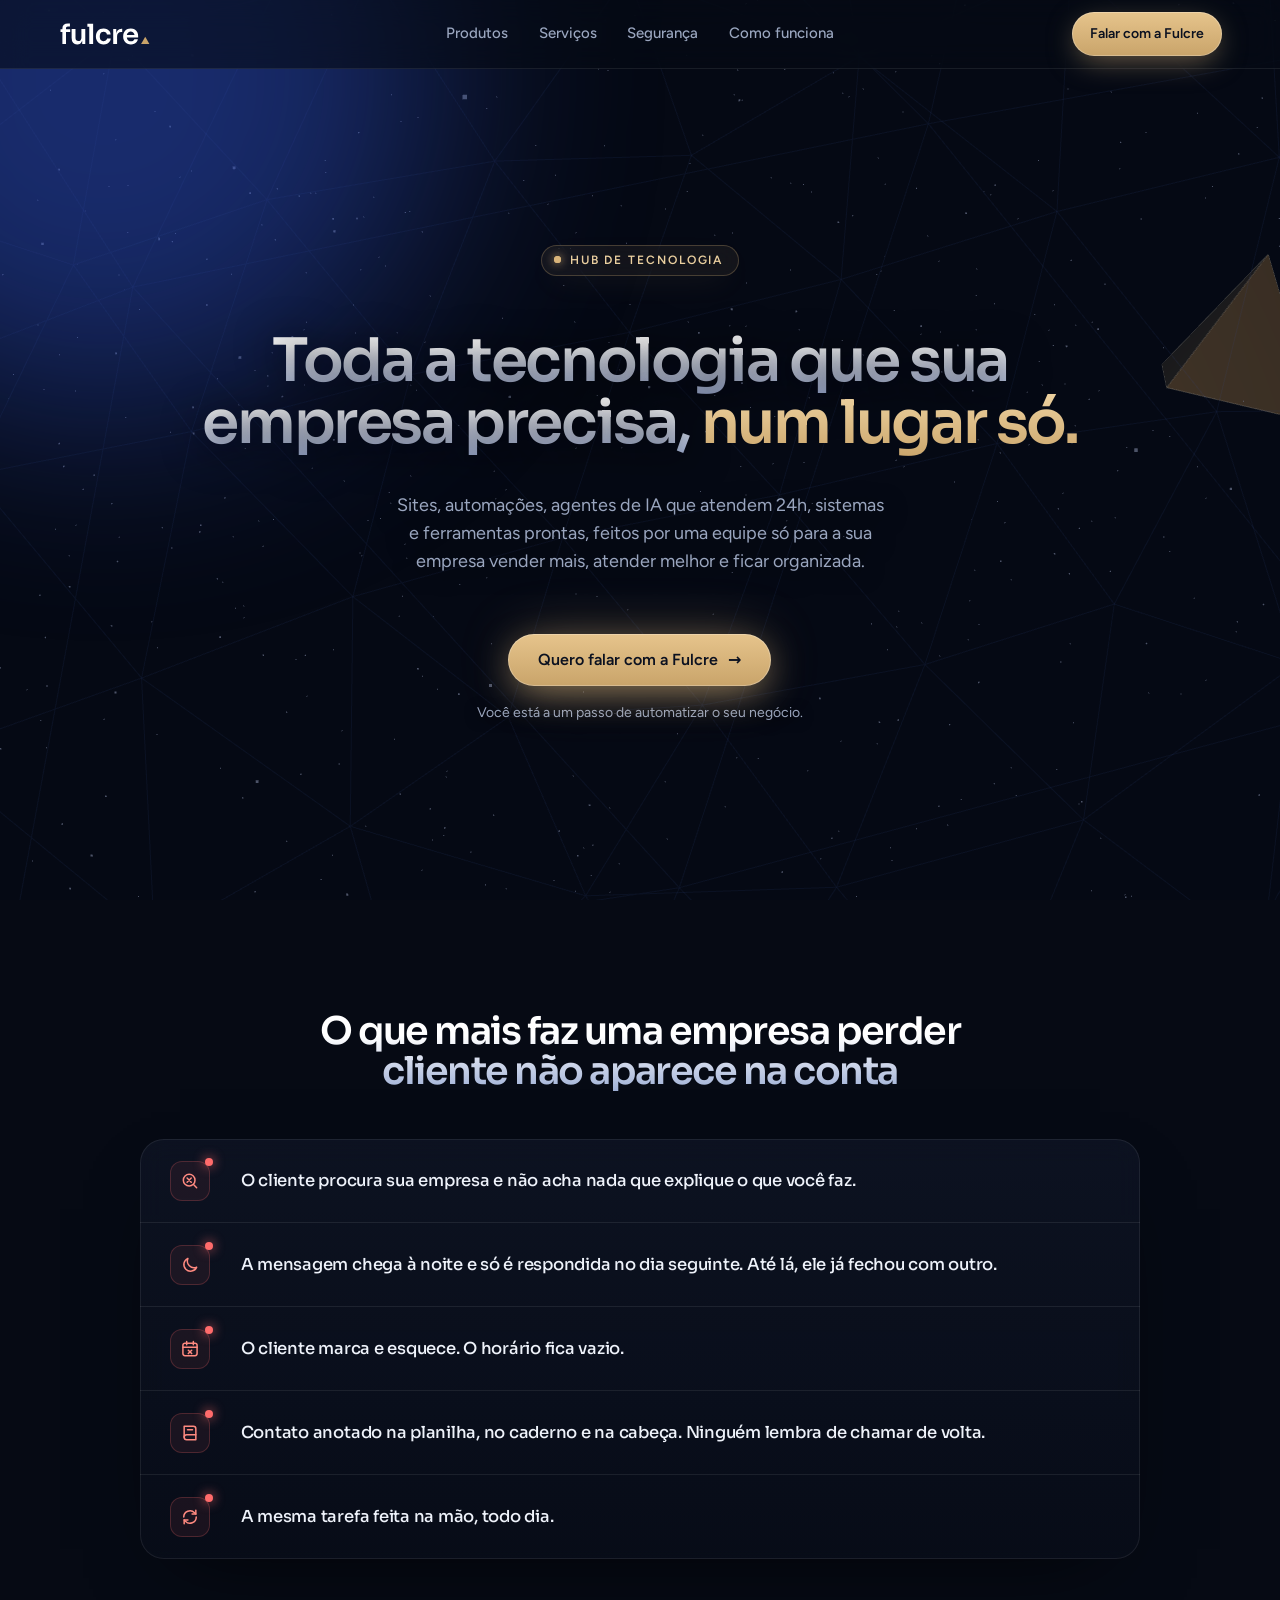
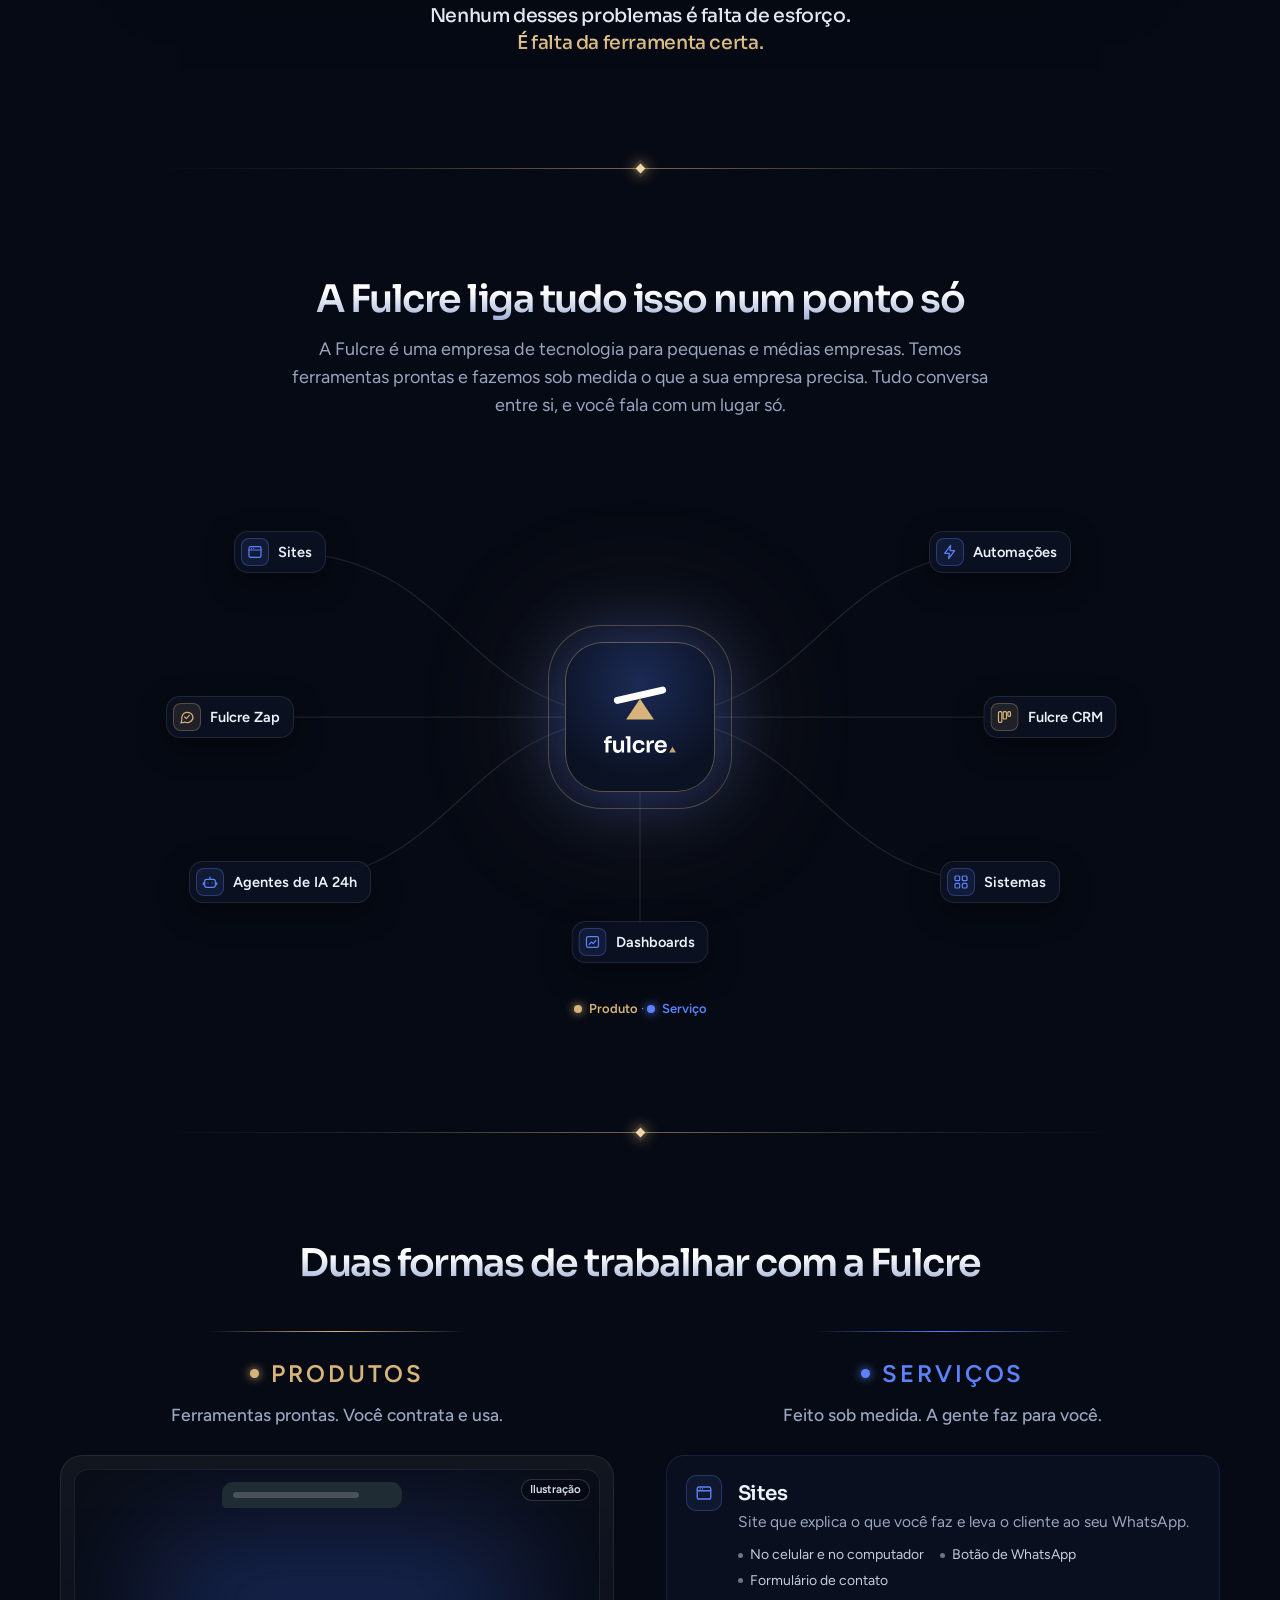
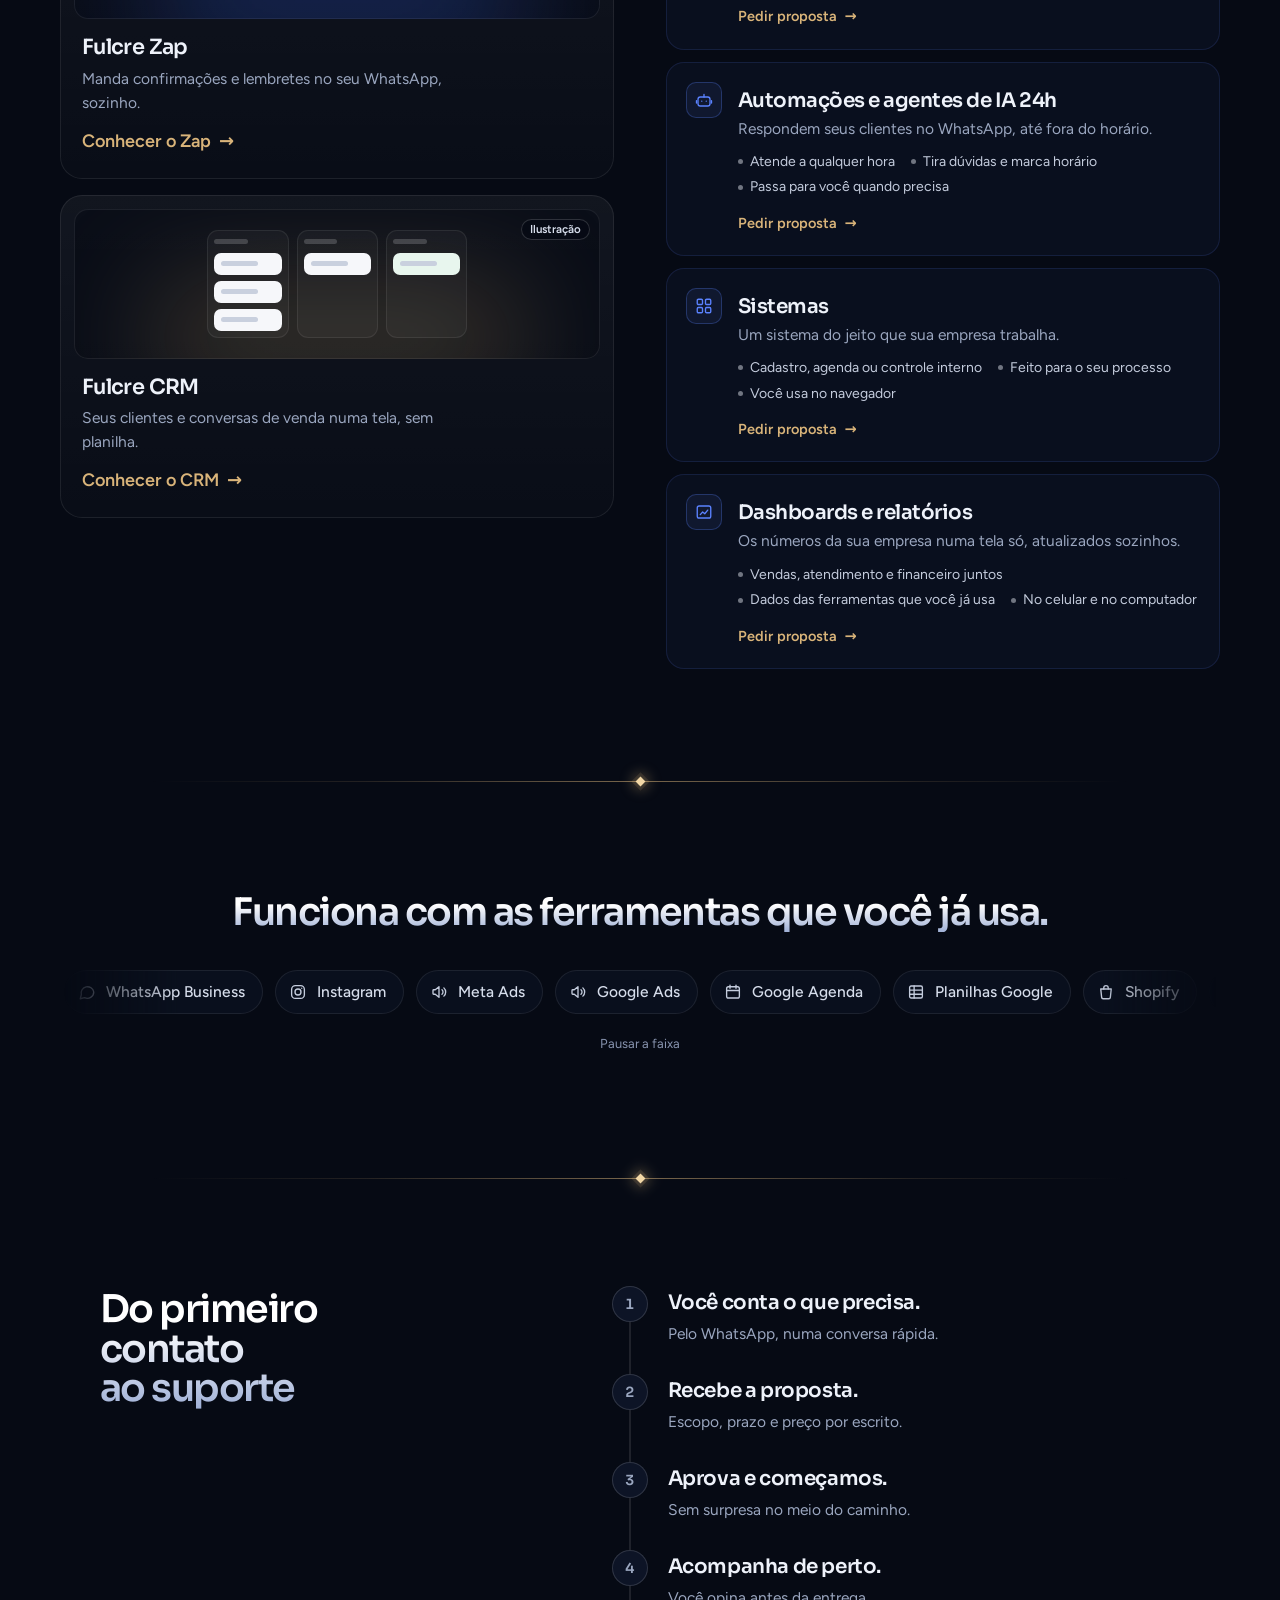
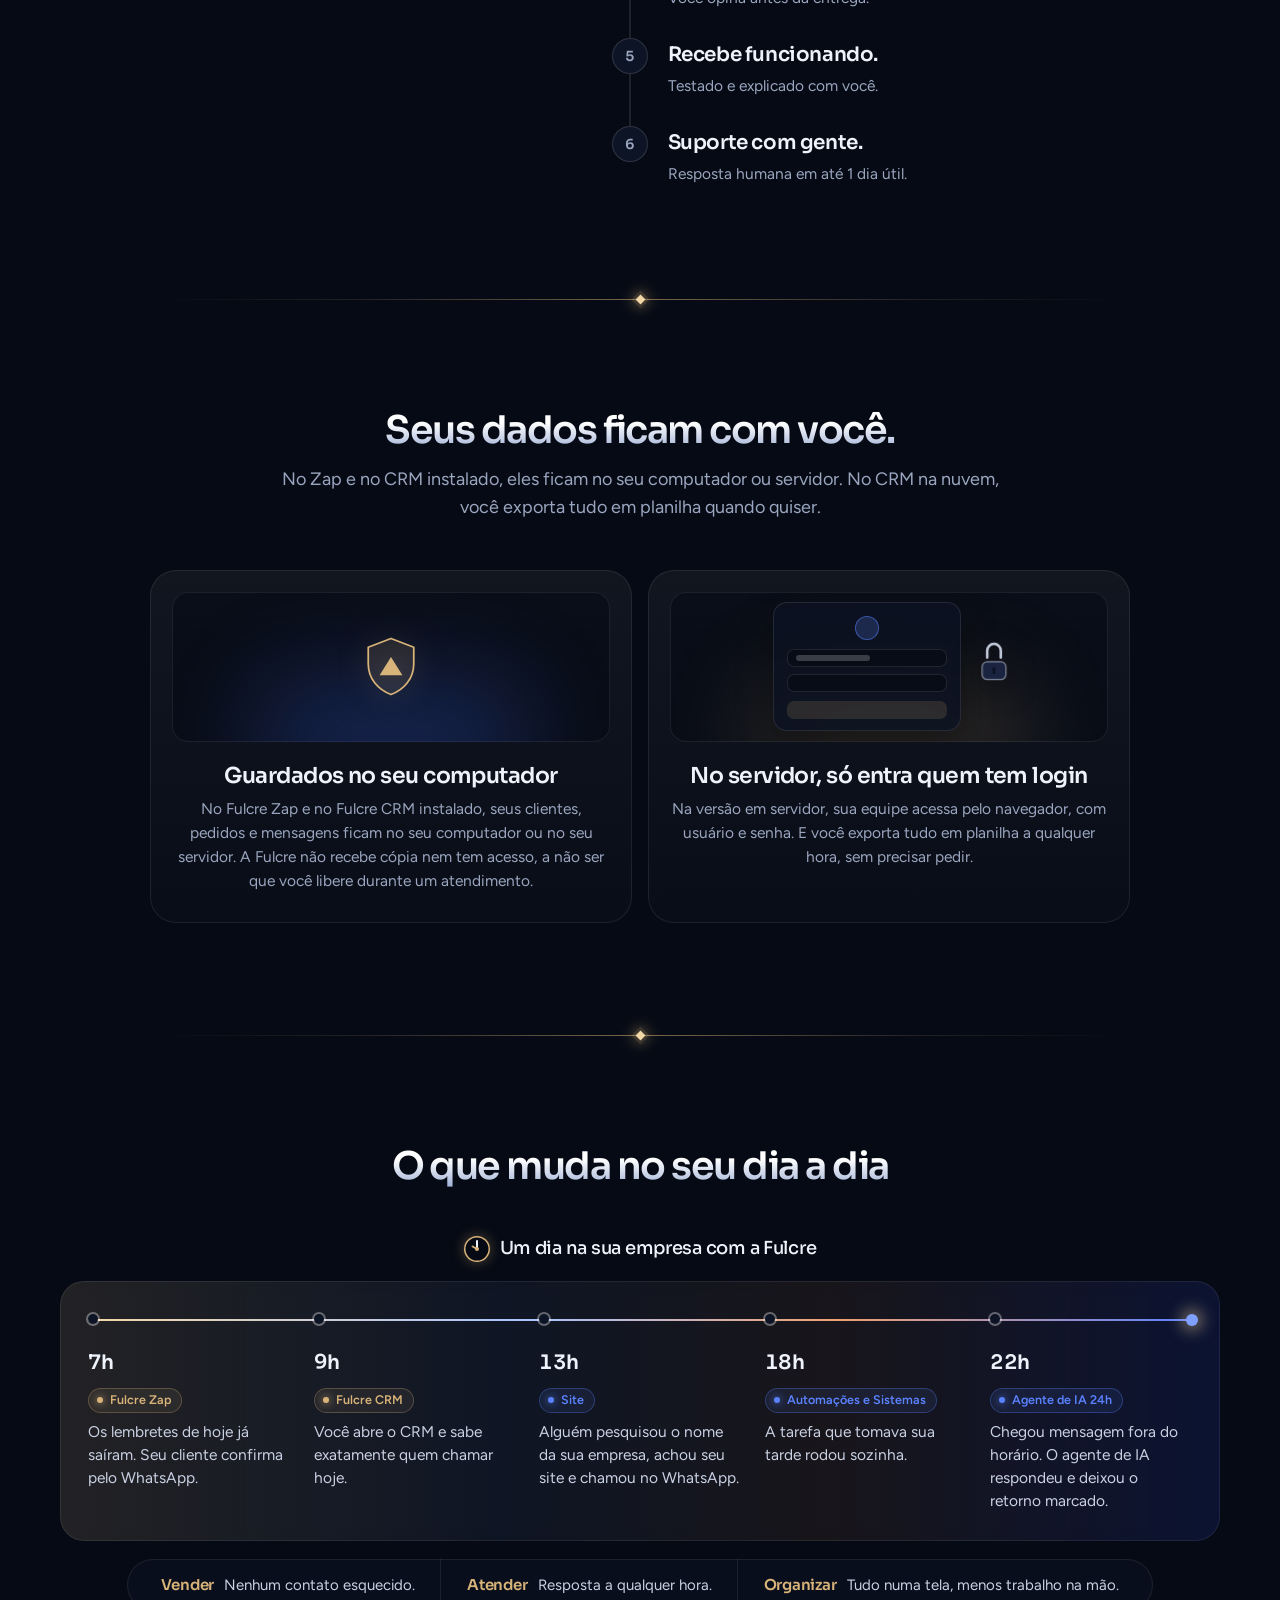
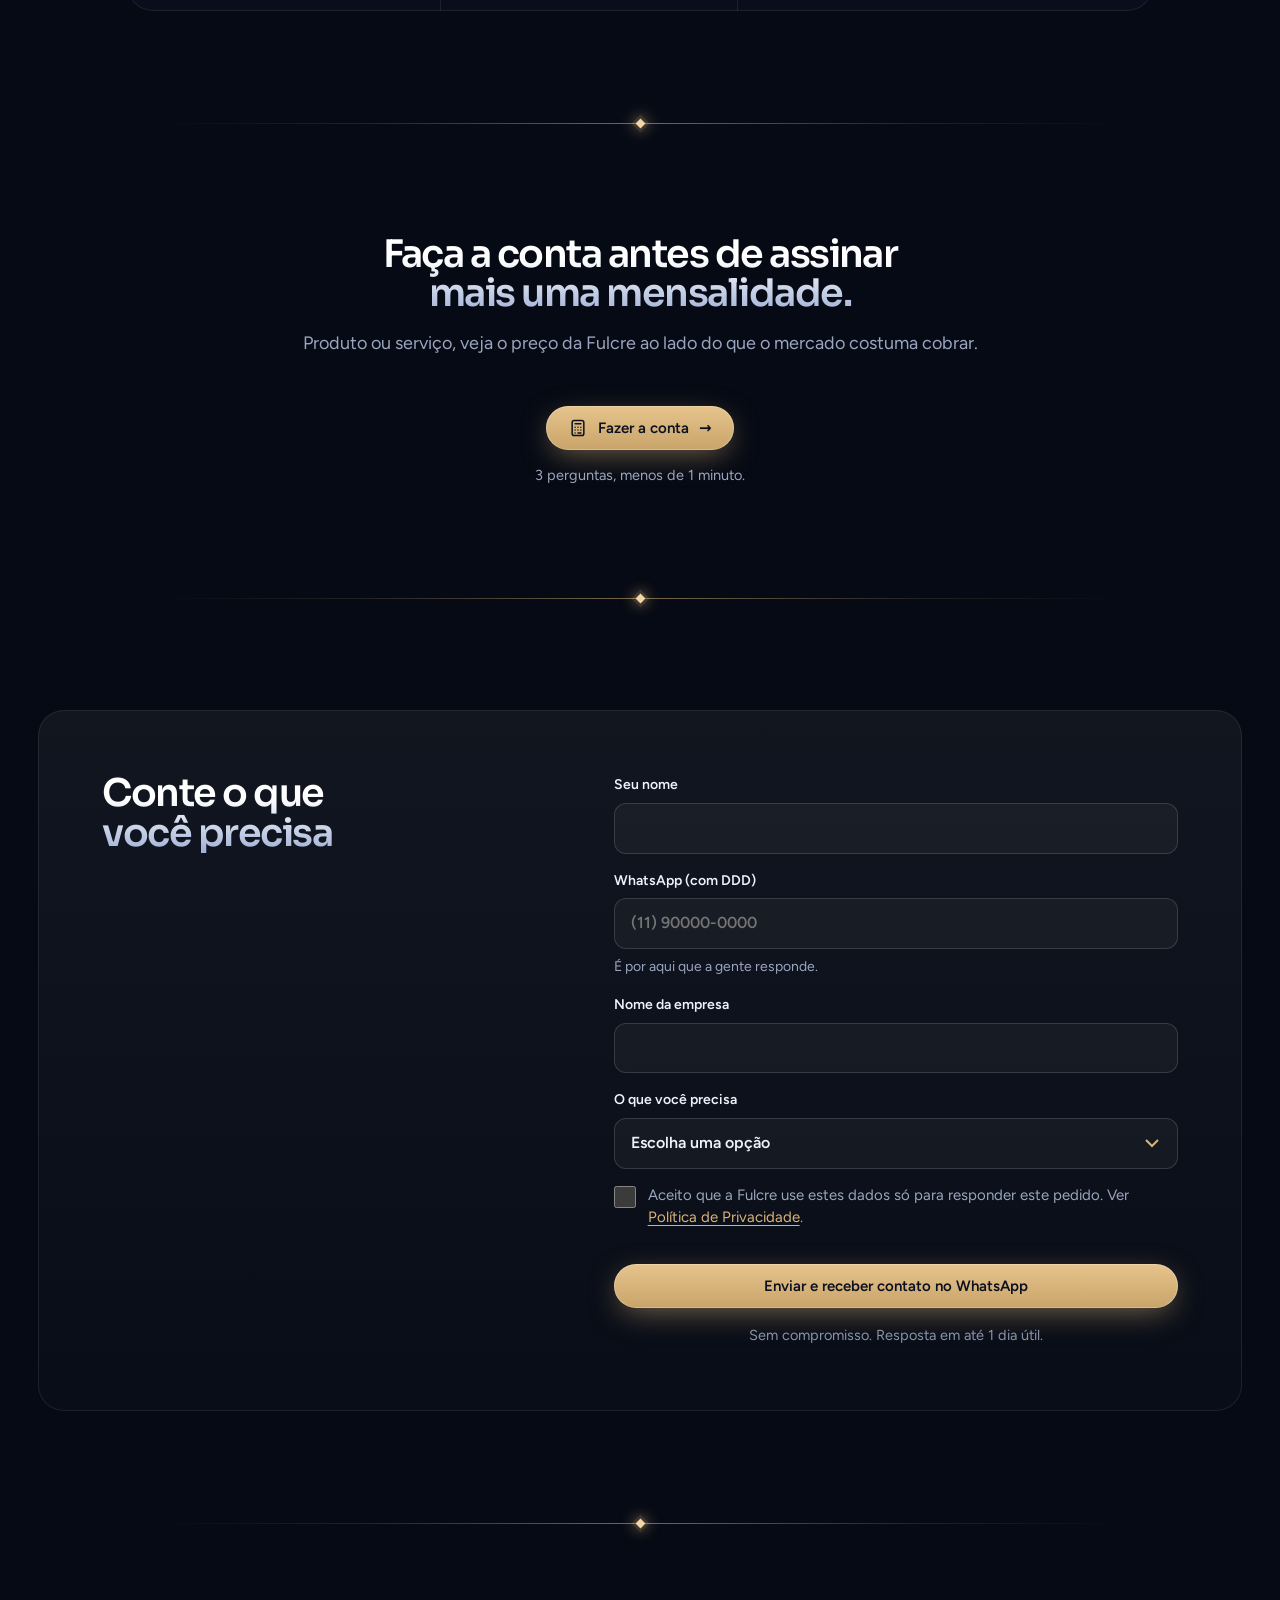
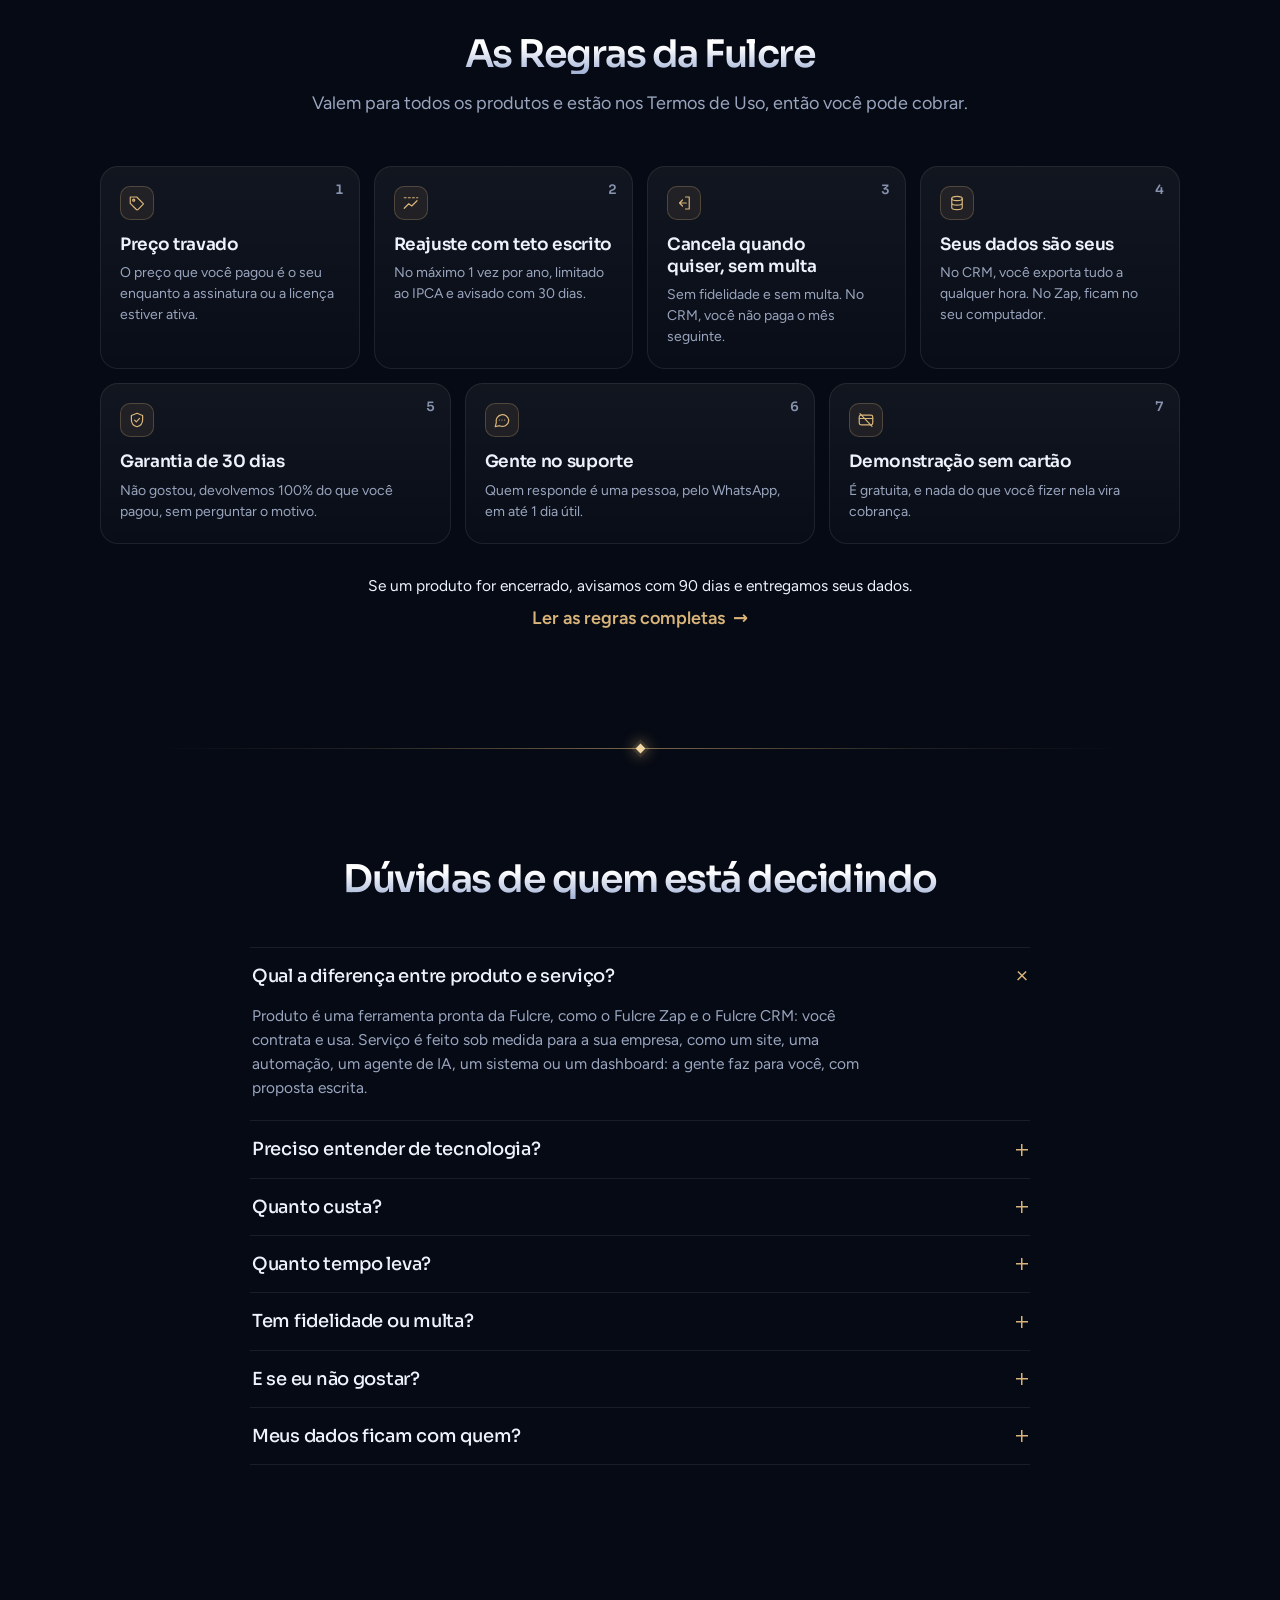
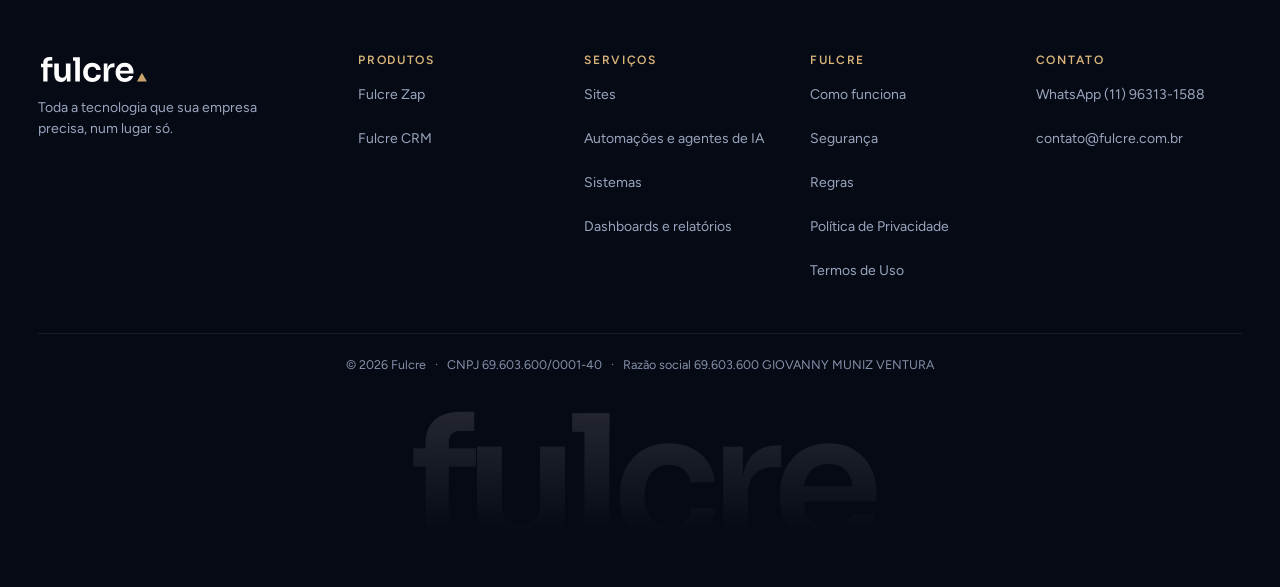
==== commit d8696542: "Preview: divisoria em fio com luz, calculadora atras de botao, formulario antes das Regras, dia a di" ====
--- a/index.html
+++ b/index.html
@@ -25,7 +25,7 @@
 <link rel="manifest" href="/site.webmanifest">
 <link rel="preload" href="./assets/fonts/sora.woff2" as="font" type="font/woff2" crossorigin>
 <link rel="preload" href="./assets/fonts/figtree.woff2" as="font" type="font/woff2" crossorigin>
-<link rel="stylesheet" href="./assets/css/site.css?v=8">
+<link rel="stylesheet" href="./assets/css/site.css?v=9">
 <script type="application/ld+json">{"@context":"https://schema.org","@type":"Organization","name":"Fulcre","url":"https://fulcre.com.br/","logo":"https://fulcre.com.br/assets/img/fulcre-icone-512.png","email":"contato@fulcre.com.br","taxID":"69.603.600/0001-40"}</script>
 </head>
 <body>
@@ -230,7 +230,11 @@
 <!-- Dobra 9 · Faça a conta (T5, âncora #faca-a-conta): preços em assets/data/precos.json, lógica em assets/js/calc.js -->
 <section class="sec sec-flow wrap calc-sec" id="faca-a-conta" data-calc data-state="idle" aria-labelledby="t-calc" style="--h:1349px;--hd:1040px">
   <div class="sec-head"><h2 class="rv grad" id="t-calc">Faça a conta antes de assinar mais uma mensalidade.</h2><p class="rv">Produto ou serviço, veja o preço da Fulcre ao lado do que o mercado costuma cobrar.</p></div>
-  <div class="glow calc rv" data-tipo="prod">
+  <div class="calc-gate rv">
+    <button type="button" class="btn btn-gold calc-open magnet" aria-expanded="false" aria-controls="calc-box" data-calc-open><svg viewBox="0 0 24 24" aria-hidden="true"><rect x="5" y="3" width="14" height="18" rx="2.5"/><path d="M8.5 7h7M8.5 11h.01M12 11h.01M15.5 11h.01M8.5 14.5h.01M12 14.5h.01M15.5 14.5h.01M8.5 18h.01M12 18h3.5"/></svg>Fazer a conta <span class="arr" aria-hidden="true">→</span></button>
+    <p class="note">3 perguntas, menos de 1 minuto.</p>
+  </div>
+  <div class="glow calc rv" id="calc-box" data-tipo="prod">
     <div class="calc-pick">
       <p class="calc-lbl" id="calc-l1"><b>1</b> O que você procura?</p>
       <div class="seg" role="group" aria-labelledby="calc-l1">
@@ -278,53 +282,8 @@
   <noscript><p class="calc-nojs">Ative o JavaScript para ver a conta, ou peça os valores pelo formulário.</p></noscript>
 </section>
 
-<!-- Dobra 10 · Regras da Fulcre (fiéis a /regras, que são contrato nos Termos) -->
-<section class="sec sec-flow wrap regras-sec" data-regras aria-labelledby="t-regras" style="--h:1024px;--hd:601px">
-  <div class="sec-head"><h2 class="rv grad" id="t-regras">As Regras da Fulcre</h2><p class="rv">Valem para todos os produtos e estão nos Termos de Uso, então você pode cobrar.</p></div>
-  <ol class="regras">
-    <li class="glow rv"><span class="n" aria-hidden="true">1</span><span class="ri" aria-hidden="true"><svg viewBox="0 0 24 24"><path d="M20.4 13.6l-6.8 6.8a2 2 0 0 1-2.8 0L3 12.6V4h8.6l8.8 8.8a.6.6 0 0 1 0 .8z"/><circle cx="7.6" cy="8.2" r="1.4"/></svg></span><h3>Preço travado</h3><p>O preço que você pagou é o seu enquanto a assinatura ou a licença estiver ativa.</p></li>
-    <li class="glow rv"><span class="n" aria-hidden="true">2</span><span class="ri" aria-hidden="true"><svg viewBox="0 0 24 24"><path d="M3 5h18" stroke-dasharray="2.5 3"/><path d="M3 19l6-6 4 3 7-7"/></svg></span><h3>Reajuste com teto escrito</h3><p>No máximo 1 vez por ano, limitado ao IPCA e avisado com 30 dias.</p></li>
-    <li class="glow rv"><span class="n" aria-hidden="true">3</span><span class="ri" aria-hidden="true"><svg viewBox="0 0 24 24"><path d="M14 4h5v16h-5"/><path d="M10 8l-4 4 4 4M6 12h9"/></svg></span><h3>Cancela quando quiser, sem multa</h3><p>Sem fidelidade e sem multa. No CRM, você não paga o mês seguinte.</p></li>
-    <li class="glow rv"><span class="n" aria-hidden="true">4</span><span class="ri" aria-hidden="true"><svg viewBox="0 0 24 24"><ellipse cx="12" cy="6" rx="7" ry="2.8"/><path d="M5 6v12c0 1.5 3.1 2.8 7 2.8s7-1.3 7-2.8V6M5 12c0 1.5 3.1 2.8 7 2.8s7-1.3 7-2.8"/></svg></span><h3>Seus dados são seus</h3><p>No CRM, você exporta tudo a qualquer hora. No Zap, ficam no seu computador.</p></li>
-    <li class="glow rv"><span class="n" aria-hidden="true">5</span><span class="ri" aria-hidden="true"><svg viewBox="0 0 24 24"><path d="M12 3l7.5 3v5.5c0 4.5-3.2 8.2-7.5 9.5-4.3-1.3-7.5-5-7.5-9.5V6z"/><path d="M8.8 12.2l2.3 2.3 4.3-4.6"/></svg></span><h3>Garantia de 30 dias</h3><p>Não gostou, devolvemos 100% do que você pagou, sem perguntar o motivo.</p></li>
-    <li class="glow rv"><span class="n" aria-hidden="true">6</span><span class="ri" aria-hidden="true"><svg viewBox="0 0 24 24"><path d="M21 12a8.5 8.5 0 0 1-12.3 7.6L3 21l1.4-5.4A8.5 8.5 0 1 1 21 12z"/><path d="M8.5 12h.01M12 12h.01M15.5 12h.01"/></svg></span><h3>Gente no suporte</h3><p>Quem responde é uma pessoa, pelo WhatsApp, em até 1 dia útil.</p></li>
-    <li class="glow rv"><span class="n" aria-hidden="true">7</span><span class="ri" aria-hidden="true"><svg viewBox="0 0 24 24"><rect x="3" y="5.5" width="18" height="13" rx="2.5"/><path d="M3 10h18M4 3.5l16 17"/></svg></span><h3>Demonstração sem cartão</h3><p>É gratuita, e nada do que você fizer nela vira cobrança.</p></li>
-  </ol>
-  <p class="regras-fim rv">Se um produto for encerrado, avisamos com 90 dias e entregamos seus dados.</p>
-  <p class="regras-link rv"><a class="tlink" href="/regras">Ler as regras completas <span class="arr" aria-hidden="true">→</span></a></p>
-</section>
-
-<!-- QUEM FAZ: ligar quando houver foto do Giovanny -->
-<!-- Para ligar: tirar o atributo hidden, trocar o .qf-foto pelo <img> da foto e confirmar a frase (provisória). -->
-<section class="sec sec-flow wrap quem" data-quem-faz aria-labelledby="t-quem" hidden style="--h:100px;--hd:100px">
-  <div class="glow quem-card">
-    <div class="qf-foto" aria-hidden="true"><svg viewBox="0 0 64 64"><circle cx="32" cy="24" r="11"/><path d="M12 56c2.5-11 10.5-17 20-17s17.5 6 20 17"/></svg></div>
-    <div class="qf-txt">
-      <h2 class="grad" id="t-quem">Quem faz a Fulcre</h2>
-      <p class="qf-nome">Giovanny Muniz Ventura <span>Fundador</span></p>
-      <p class="qf-frase">Criei a Fulcre para a pequena empresa ter a mesma tecnologia das grandes, com uma pessoa de verdade do outro lado.</p>
-      <p class="qf-fulcro">Fulcre vem de fulcro: o ponto de apoio que faz a alavanca mover mais com menos força.</p>
-      <a class="btn btn-line magnet" href="#contato" data-wa-open data-assunto="Outro assunto">Falar com o Giovanny <span class="arr" aria-hidden="true">→</span></a>
-    </div>
-  </div>
-</section>
-
-<!-- Dobra 12 · Dúvidas (fora do menu) -->
-<section class="sec sec-flow wrap duvidas" id="duvidas" data-duvidas aria-labelledby="t-duv" style="--h:651px;--hd:606px">
-  <div class="sec-head"><h2 class="rv grad" id="t-duv">Dúvidas de quem está decidindo</h2></div>
-  <div class="faq rv">
-    <details open><summary>Qual a diferença entre produto e serviço?</summary><p>Produto é uma ferramenta pronta da Fulcre, como o Fulcre Zap e o Fulcre CRM: você contrata e usa. Serviço é feito sob medida para a sua empresa, como um site, uma automação, um agente de IA, um sistema ou um dashboard: a gente faz para você, com proposta escrita.</p></details>
-    <details><summary>Preciso entender de tecnologia?</summary><p>Não. A gente configura, testa com você e explica como usar, sem termo técnico. Se surgir dúvida depois, uma pessoa responde pelo WhatsApp.</p></details>
-    <details><summary>Quanto custa?</summary><p>Depende do que você precisa. Em <a class="link" href="#faca-a-conta">Faça a conta</a> você vê o preço da Fulcre ao lado do que o mercado costuma cobrar. Nos serviços, o valor fechado vem na proposta escrita, antes de você pagar qualquer coisa.</p></details>
-    <details><summary>Quanto tempo leva?</summary><p>Nos serviços, o prazo vem por escrito na proposta, junto com o escopo e o preço, antes de você pagar. No Fulcre CRM, a implantação (importar sua planilha e montar o funil) é combinada na demonstração. O Fulcre Zap está em construção: quem entra na lista de fundadores não paga nada até ele ficar pronto para instalar.</p></details>
-    <details><summary>Tem fidelidade ou multa?</summary><p>Não. Não existe fidelidade nem multa. No CRM, você cancela pelo painel ou pelo WhatsApp e não paga o mês seguinte. O Zap é pagamento único, então não há o que cancelar.</p></details>
-    <details><summary>E se eu não gostar?</summary><p>Nos produtos, você tem 30 dias depois da compra para pedir 100% do valor de volta, sem dizer o motivo. Nos serviços, você recebe a proposta escrita com escopo, prazo e preço antes de qualquer pagamento, aprova antes de começar e acompanha o andamento.</p></details>
-    <details><summary>Meus dados ficam com quem?</summary><p>Com você. No Zap, eles ficam no seu computador e a Fulcre não recebe cópia. No CRM instalado, ficam no seu servidor ou computador. No CRM na nuvem, você exporta tudo em planilha a qualquer hora e, se cancelar, guardamos seus dados por 90 dias para você baixar e depois apagamos.</p></details>
-  </div>
-</section>
-
 <!-- Dobra 7 · Formulário -->
-<section class="sec wrap" aria-labelledby="t-form" style="padding-top:0;--h:770px;--hd:717px">
+<section class="sec sec-flow wrap" aria-labelledby="t-form" style="--h:770px;--hd:717px">
   <div class="glow contact" id="contato">
     <div><h2 class="rv grad" id="t-form">Conte o que você precisa</h2></div>
     <div class="rv" id="lead-box">
@@ -350,6 +309,52 @@
     </div>
   </div>
 </section>
+
+<!-- Dobra 10 · Regras da Fulcre (fiéis a /regras, que são contrato nos Termos) -->
+<section class="sec sec-flow wrap regras-sec" data-regras aria-labelledby="t-regras" style="--h:1024px;--hd:601px">
+  <div class="sec-head"><h2 class="rv grad" id="t-regras">As Regras da Fulcre</h2><p class="rv">Valem para todos os produtos e estão nos Termos de Uso, então você pode cobrar.</p></div>
+  <ol class="regras">
+    <li class="glow rv"><span class="n" aria-hidden="true">1</span><span class="ri" aria-hidden="true"><svg viewBox="0 0 24 24"><path d="M20.4 13.6l-6.8 6.8a2 2 0 0 1-2.8 0L3 12.6V4h8.6l8.8 8.8a.6.6 0 0 1 0 .8z"/><circle cx="7.6" cy="8.2" r="1.4"/></svg></span><h3>Preço travado</h3><p>O preço que você pagou é o seu enquanto a assinatura ou a licença estiver ativa.</p></li>
+    <li class="glow rv"><span class="n" aria-hidden="true">2</span><span class="ri" aria-hidden="true"><svg viewBox="0 0 24 24"><path d="M3 5h18" stroke-dasharray="2.5 3"/><path d="M3 19l6-6 4 3 7-7"/></svg></span><h3>Reajuste com teto escrito</h3><p>No máximo 1 vez por ano, limitado ao IPCA e avisado com 30 dias.</p></li>
+    <li class="glow rv"><span class="n" aria-hidden="true">3</span><span class="ri" aria-hidden="true"><svg viewBox="0 0 24 24"><path d="M14 4h5v16h-5"/><path d="M10 8l-4 4 4 4M6 12h9"/></svg></span><h3>Cancela quando quiser, sem multa</h3><p>Sem fidelidade e sem multa. No CRM, você não paga o mês seguinte.</p></li>
+    <li class="glow rv"><span class="n" aria-hidden="true">4</span><span class="ri" aria-hidden="true"><svg viewBox="0 0 24 24"><ellipse cx="12" cy="6" rx="7" ry="2.8"/><path d="M5 6v12c0 1.5 3.1 2.8 7 2.8s7-1.3 7-2.8V6M5 12c0 1.5 3.1 2.8 7 2.8s7-1.3 7-2.8"/></svg></span><h3>Seus dados são seus</h3><p>No CRM, você exporta tudo a qualquer hora. No Zap, ficam no seu computador.</p></li>
+    <li class="glow rv"><span class="n" aria-hidden="true">5</span><span class="ri" aria-hidden="true"><svg viewBox="0 0 24 24"><path d="M12 3l7.5 3v5.5c0 4.5-3.2 8.2-7.5 9.5-4.3-1.3-7.5-5-7.5-9.5V6z"/><path d="M8.8 12.2l2.3 2.3 4.3-4.6"/></svg></span><h3>Garantia de 30 dias</h3><p>Não gostou, devolvemos 100% do que você pagou, sem perguntar o motivo.</p></li>
+    <li class="glow rv"><span class="n" aria-hidden="true">6</span><span class="ri" aria-hidden="true"><svg viewBox="0 0 24 24"><path d="M21 12a8.5 8.5 0 0 1-12.3 7.6L3 21l1.4-5.4A8.5 8.5 0 1 1 21 12z"/><path d="M8.5 12h.01M12 12h.01M15.5 12h.01"/></svg></span><h3>Gente no suporte</h3><p>Quem responde é uma pessoa, pelo WhatsApp, em até 1 dia útil.</p></li>
+    <li class="glow rv"><span class="n" aria-hidden="true">7</span><span class="ri" aria-hidden="true"><svg viewBox="0 0 24 24"><rect x="3" y="5.5" width="18" height="13" rx="2.5"/><path d="M3 10h18M4 3.5l16 17"/></svg></span><h3>Demonstração sem cartão</h3><p>É gratuita, e nada do que você fizer nela vira cobrança.</p></li>
+  </ol>
+  <p class="regras-fim rv">Se um produto for encerrado, avisamos com 90 dias e entregamos seus dados.</p>
+  <p class="regras-link rv"><a class="tlink" href="/regras">Ler as regras completas <span class="arr" aria-hidden="true">→</span></a></p>
+</section>
+
+<!-- QUEM FAZ: ligar quando houver foto do Giovanny -->
+<!-- Para ligar: tirar o atributo hidden, trocar o .qf-foto pelo <img> da foto e confirmar a frase (provisória). -->
+<section class="sec sec-flow wrap quem" data-quem-faz aria-labelledby="t-quem" hidden style="--h:100px;--hd:100px">
+  <div class="glow quem-card">
+    <div class="qf-foto" aria-hidden="true"><svg viewBox="0 0 64 64"><circle cx="32" cy="24" r="11"/><path d="M12 56c2.5-11 10.5-17 20-17s17.5 6 20 17"/></svg></div>
+    <div class="qf-txt">
+      <h2 class="grad" id="t-quem">Quem faz a Fulcre</h2>
+      <p class="qf-nome">Giovanny Muniz Ventura <span>Fundador</span></p>
+      <p class="qf-frase">Criei a Fulcre para a pequena empresa ter a mesma tecnologia das grandes, com uma pessoa de verdade do outro lado.</p>
+      <p class="qf-fulcro">Fulcre vem de fulcro: o ponto de apoio que faz a alavanca mover mais com menos força.</p>
+      <a class="btn btn-line magnet" href="#contato" data-wa-open data-assunto="Outro assunto">Falar com o Giovanny <span class="arr" aria-hidden="true">→</span></a>
+    </div>
+  </div>
+</section>
+
+<!-- Dobra 12 · Dúvidas (fora do menu) -->
+<section class="sec sec-flow wrap duvidas" id="duvidas" data-duvidas aria-labelledby="t-duv" style="--h:651px;--hd:606px">
+  <div class="sec-head"><h2 class="rv grad" id="t-duv">Dúvidas de quem está decidindo</h2></div>
+  <div class="faq rv">
+    <details open><summary>Qual a diferença entre produto e serviço?</summary><p>Produto é uma ferramenta pronta da Fulcre, como o Fulcre Zap e o Fulcre CRM: você contrata e usa. Serviço é feito sob medida para a sua empresa, como um site, uma automação, um agente de IA, um sistema ou um dashboard: a gente faz para você, com proposta escrita.</p></details>
+    <details><summary>Preciso entender de tecnologia?</summary><p>Não. A gente configura, testa com você e explica como usar, sem termo técnico. Se surgir dúvida depois, uma pessoa responde pelo WhatsApp.</p></details>
+    <details><summary>Quanto custa?</summary><p>Depende do que você precisa. Em <a class="link" href="#faca-a-conta">Faça a conta</a> você vê o preço da Fulcre ao lado do que o mercado costuma cobrar. Nos serviços, o valor fechado vem na proposta escrita, antes de você pagar qualquer coisa.</p></details>
+    <details><summary>Quanto tempo leva?</summary><p>Nos serviços, o prazo vem por escrito na proposta, junto com o escopo e o preço, antes de você pagar. No Fulcre CRM, a implantação (importar sua planilha e montar o funil) é combinada na demonstração. O Fulcre Zap está em construção: quem entra na lista de fundadores não paga nada até ele ficar pronto para instalar.</p></details>
+    <details><summary>Tem fidelidade ou multa?</summary><p>Não. Não existe fidelidade nem multa. No CRM, você cancela pelo painel ou pelo WhatsApp e não paga o mês seguinte. O Zap é pagamento único, então não há o que cancelar.</p></details>
+    <details><summary>E se eu não gostar?</summary><p>Nos produtos, você tem 30 dias depois da compra para pedir 100% do valor de volta, sem dizer o motivo. Nos serviços, você recebe a proposta escrita com escopo, prazo e preço antes de qualquer pagamento, aprova antes de começar e acompanha o andamento.</p></details>
+    <details><summary>Meus dados ficam com quem?</summary><p>Com você. No Zap, eles ficam no seu computador e a Fulcre não recebe cópia. No CRM instalado, ficam no seu servidor ou computador. No CRM na nuvem, você exporta tudo em planilha a qualquer hora e, se cancelar, guardamos seus dados por 90 dias para você baixar e depois apagamos.</p></details>
+  </div>
+</section>
+
 </main>
 </div>
 
@@ -409,7 +414,7 @@
 </div></dialog>
 
 
-<script src="./assets/js/site.js?v=7"></script>
+<script src="./assets/js/site.js?v=8"></script>
 <script type="module" src="./assets/js/home.js?v=7"></script>
 </body>
 </html>
--- a/assets/css/site.css
+++ b/assets/css/site.css
@@ -731,11 +731,15 @@
 /* Dor: so o icone vermelho e o problema */
 .ledger .fix{display:none!important}
 .ledger>li{grid-template-columns:auto minmax(0,1fr)!important}
-/* Divisoria entre blocos (v2): faixas alternadas de ponta a ponta, com borda nitida em cima e embaixo.
-   Uma dobra sim, outra nao, ganha fundo solido; o fundo animado so aparece nas dobras sem faixa. */
+/* Divisoria entre blocos (v3): fio que nasce transparente nas pontas, dourado no meio,
+   com um ponto de luz no centro e um brilho que percorre o fio de tempos em tempos. Nao corta a pagina. */
 main>section.sec{position:relative;content-visibility:visible!important}
-main>section.sec:nth-of-type(odd){isolation:isolate}
-main>section.sec:nth-of-type(odd)::after{content:'';position:absolute;z-index:-1;top:0;bottom:0;left:50%;width:100vw;transform:translateX(-50%);background:none;border-top:1px solid rgba(217,180,122,.28);border-bottom:1px solid rgba(255,255,255,.07);box-shadow:inset 0 1px 0 rgba(255,255,255,.04),0 -30px 60px -40px rgba(217,180,122,.25)}
+main>section.sec+section.sec::before{content:'';position:absolute;top:0;left:50%;transform:translateX(-50%);width:min(980px,88%);height:1px;pointer-events:none;
+  background:linear-gradient(90deg,transparent,rgba(255,240,210,.95),transparent) no-repeat -50% 0/28% 100%,linear-gradient(90deg,transparent,rgba(217,180,122,.14) 22%,rgba(217,180,122,.55) 50%,rgba(217,180,122,.14) 78%,transparent);
+  animation:fioLuz 7s cubic-bezier(.45,0,.25,1) infinite}
+main>section.sec+section.sec::after{content:'';position:absolute;top:-3px;left:50%;width:7px;height:7px;margin-left:-3.5px;transform:rotate(45deg);pointer-events:none;background:#F2D7A6;box-shadow:0 0 0 3px rgba(217,180,122,.12),0 0 14px 3px rgba(217,180,122,.45);animation:fioNo 7s ease-in-out infinite}
+@keyframes fioLuz{0%,18%{background-position:-50% 0,0 0}72%,100%{background-position:150% 0,0 0}}
+@keyframes fioNo{0%,100%{opacity:.75;box-shadow:0 0 0 3px rgba(217,180,122,.1),0 0 10px 2px rgba(217,180,122,.35)}45%{opacity:1;box-shadow:0 0 0 4px rgba(217,180,122,.16),0 0 20px 5px rgba(217,180,122,.6)}}
 main>section.sec.dor,main>section.sec.sec-flow{padding-top:var(--sp-section)}
 /* Computador: topo com mais espaco */
 @media(min-width:761px){
@@ -753,3 +757,21 @@
 .oferta>.lbl::before{width:9px;height:9px}
 .oferta>h3{font-family:'Figtree',sans-serif;font-size:clamp(15.5px,.3vw + 14px,17.5px);font-weight:500;letter-spacing:0;color:var(--soft);margin-top:12px}
 .oferta>h3 span{display:inline}
+/* 27/11 parte 3 (pedido do dono) */
+/* Dia a dia: bolinha mais rapida */
+.dia-box{--dur:10s}
+.dia>li:nth-child(2) .hora::before{animation-delay:2s}.dia>li:nth-child(3) .hora::before{animation-delay:4s}.dia>li:nth-child(4) .hora::before{animation-delay:6s}.dia>li:nth-child(5) .hora::before{animation-delay:8s}
+@media(max-width:720px){
+  .dia-box{--dur:5s}
+  .dia>li:nth-child(2) .hora::before{animation-delay:1s}.dia>li:nth-child(3) .hora::before{animation-delay:2s}.dia>li:nth-child(4) .hora::before{animation-delay:3s}.dia>li:nth-child(5) .hora::before{animation-delay:4s}
+}
+/* Calculadora fechada: so titulo, frase e botao; abre ao clicar */
+.calc-gate{display:flex;flex-direction:column;align-items:center;gap:14px;margin-top:clamp(8px,1.5vw,16px)}
+.calc-gate .note{margin:0;color:var(--soft);font-size:14.5px}
+.calc-open{gap:10px}
+.calc-open svg{width:20px;height:20px;fill:none;stroke:currentColor;stroke-width:1.8;stroke-linecap:round;stroke-linejoin:round}
+.calc-sec:not(.gated) .calc-gate{display:none}
+.calc-sec.gated:not(.is-open) .calc{display:none}
+.calc-sec.is-open .calc-gate{display:none}
+.calc-sec.is-open .calc{animation:calcIn .6s cubic-bezier(.2,.7,.2,1) both}
+@keyframes calcIn{from{opacity:0;transform:translateY(18px) scale(.985)}to{opacity:1;transform:none}}
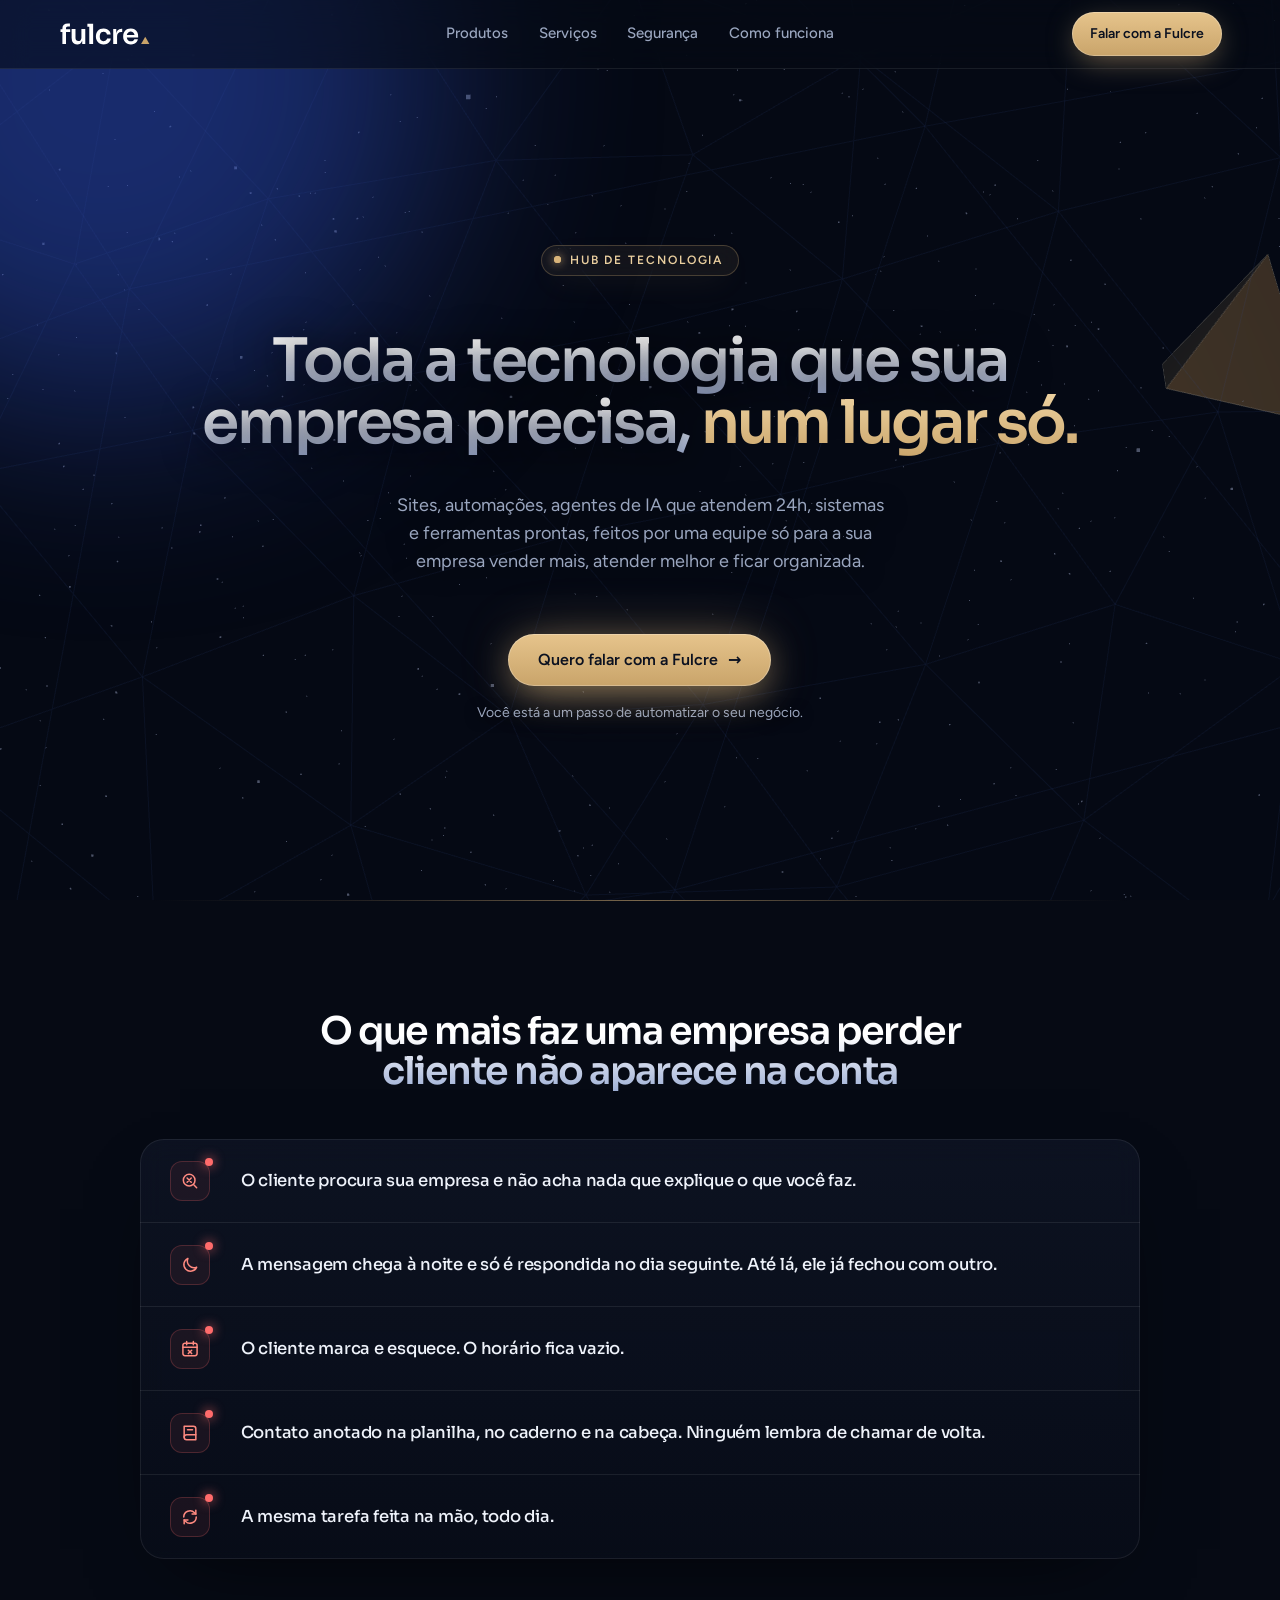
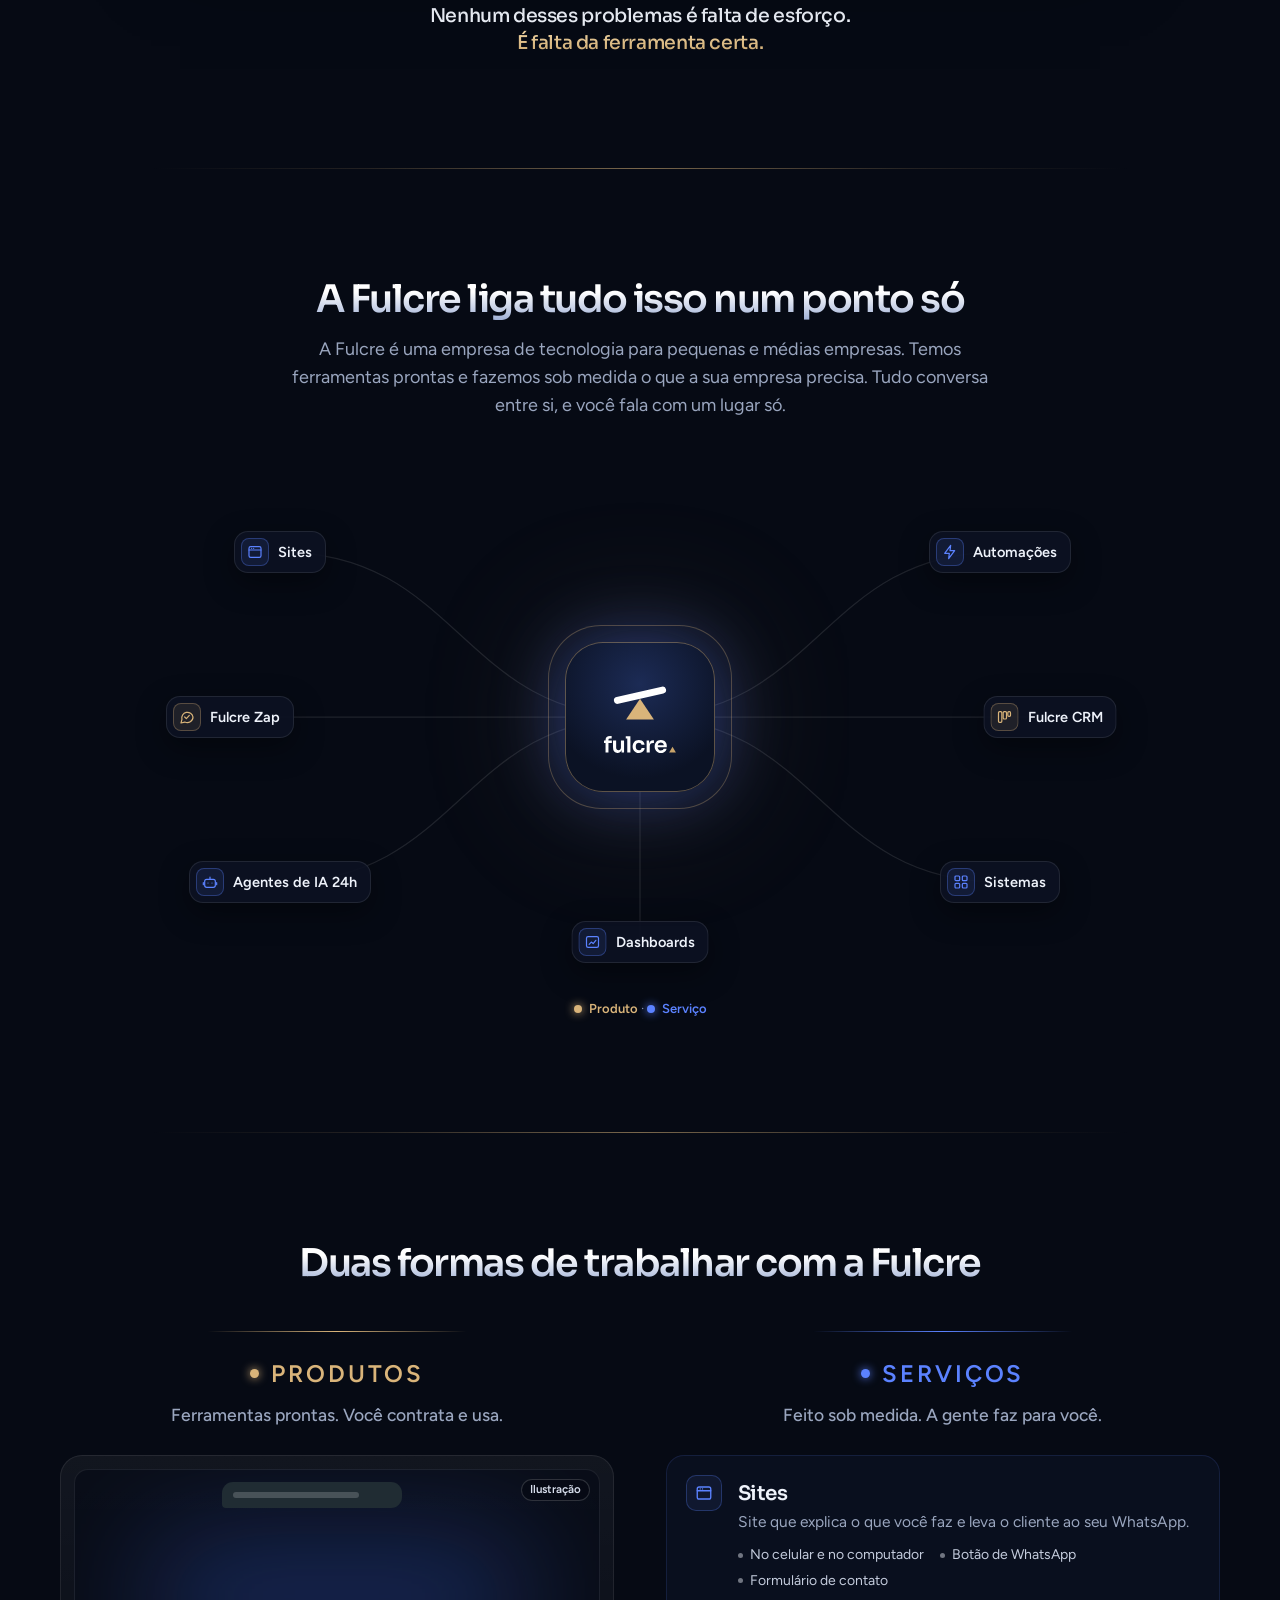
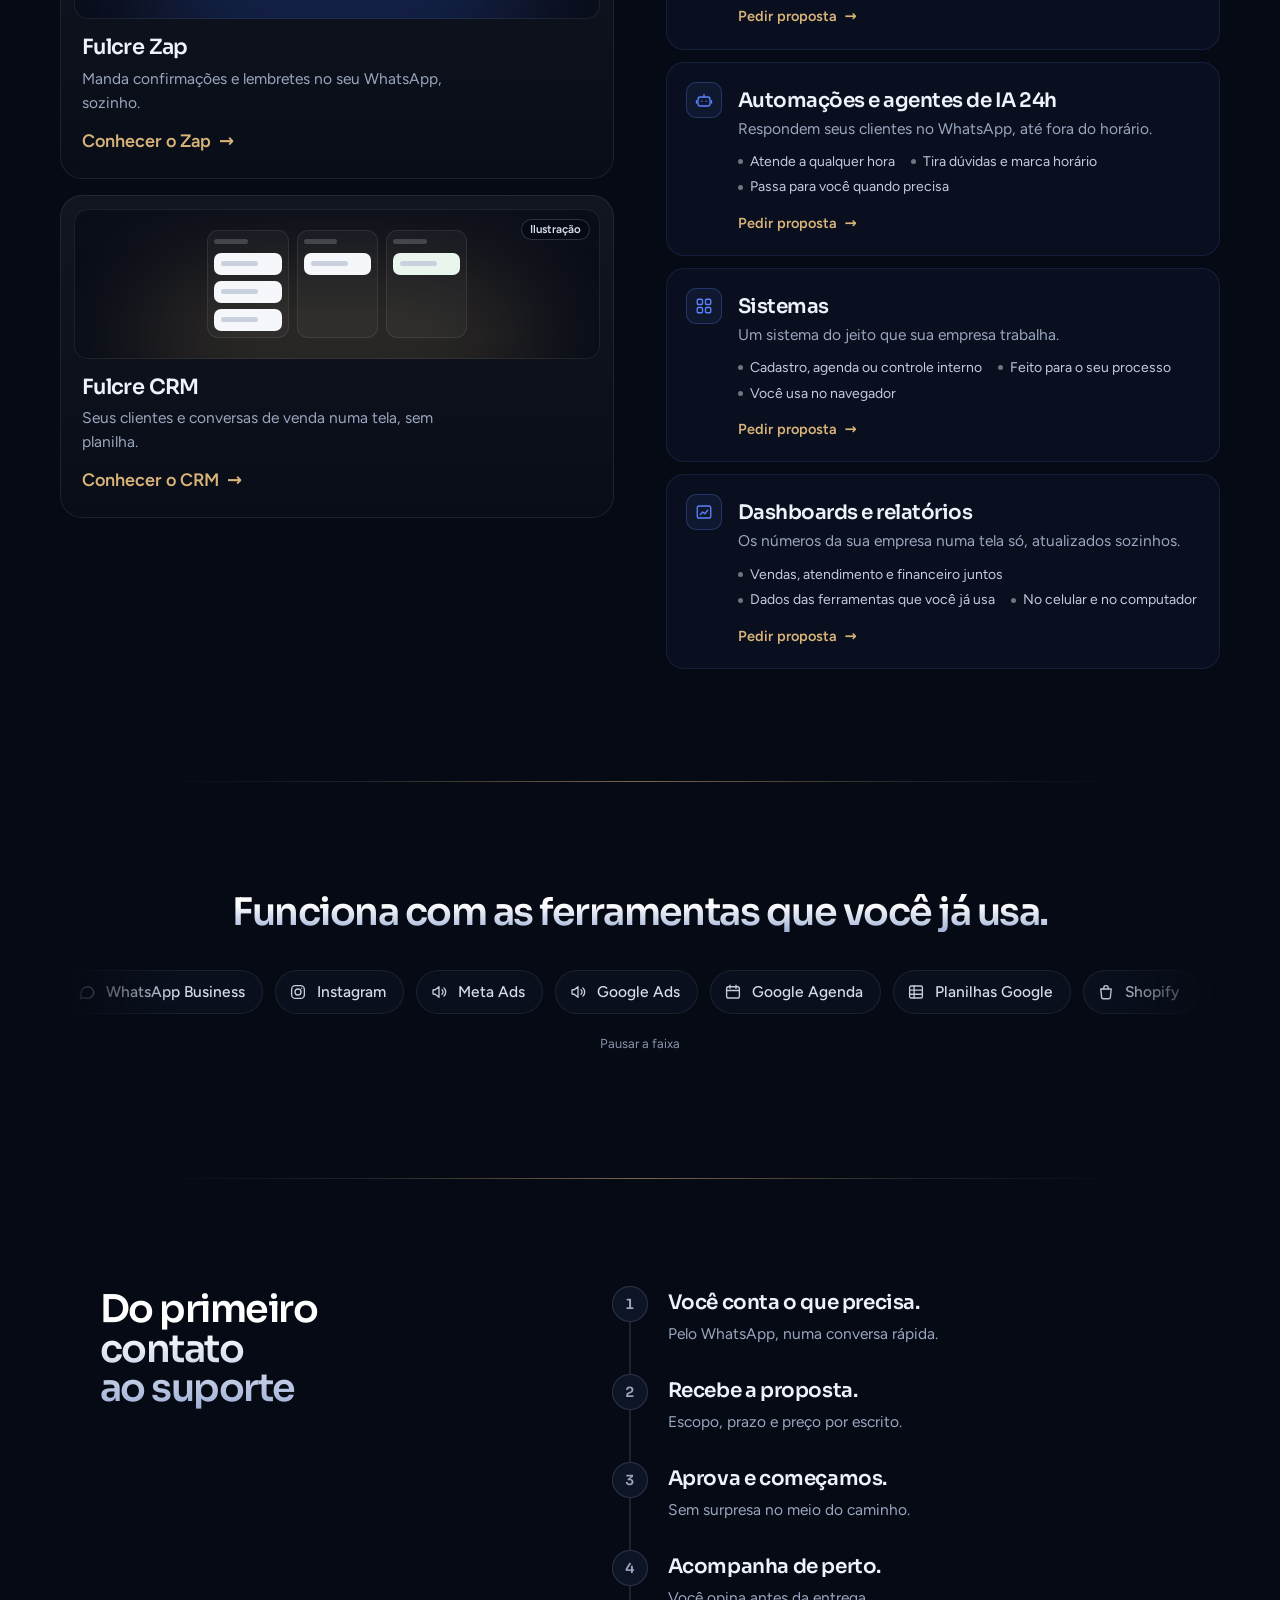
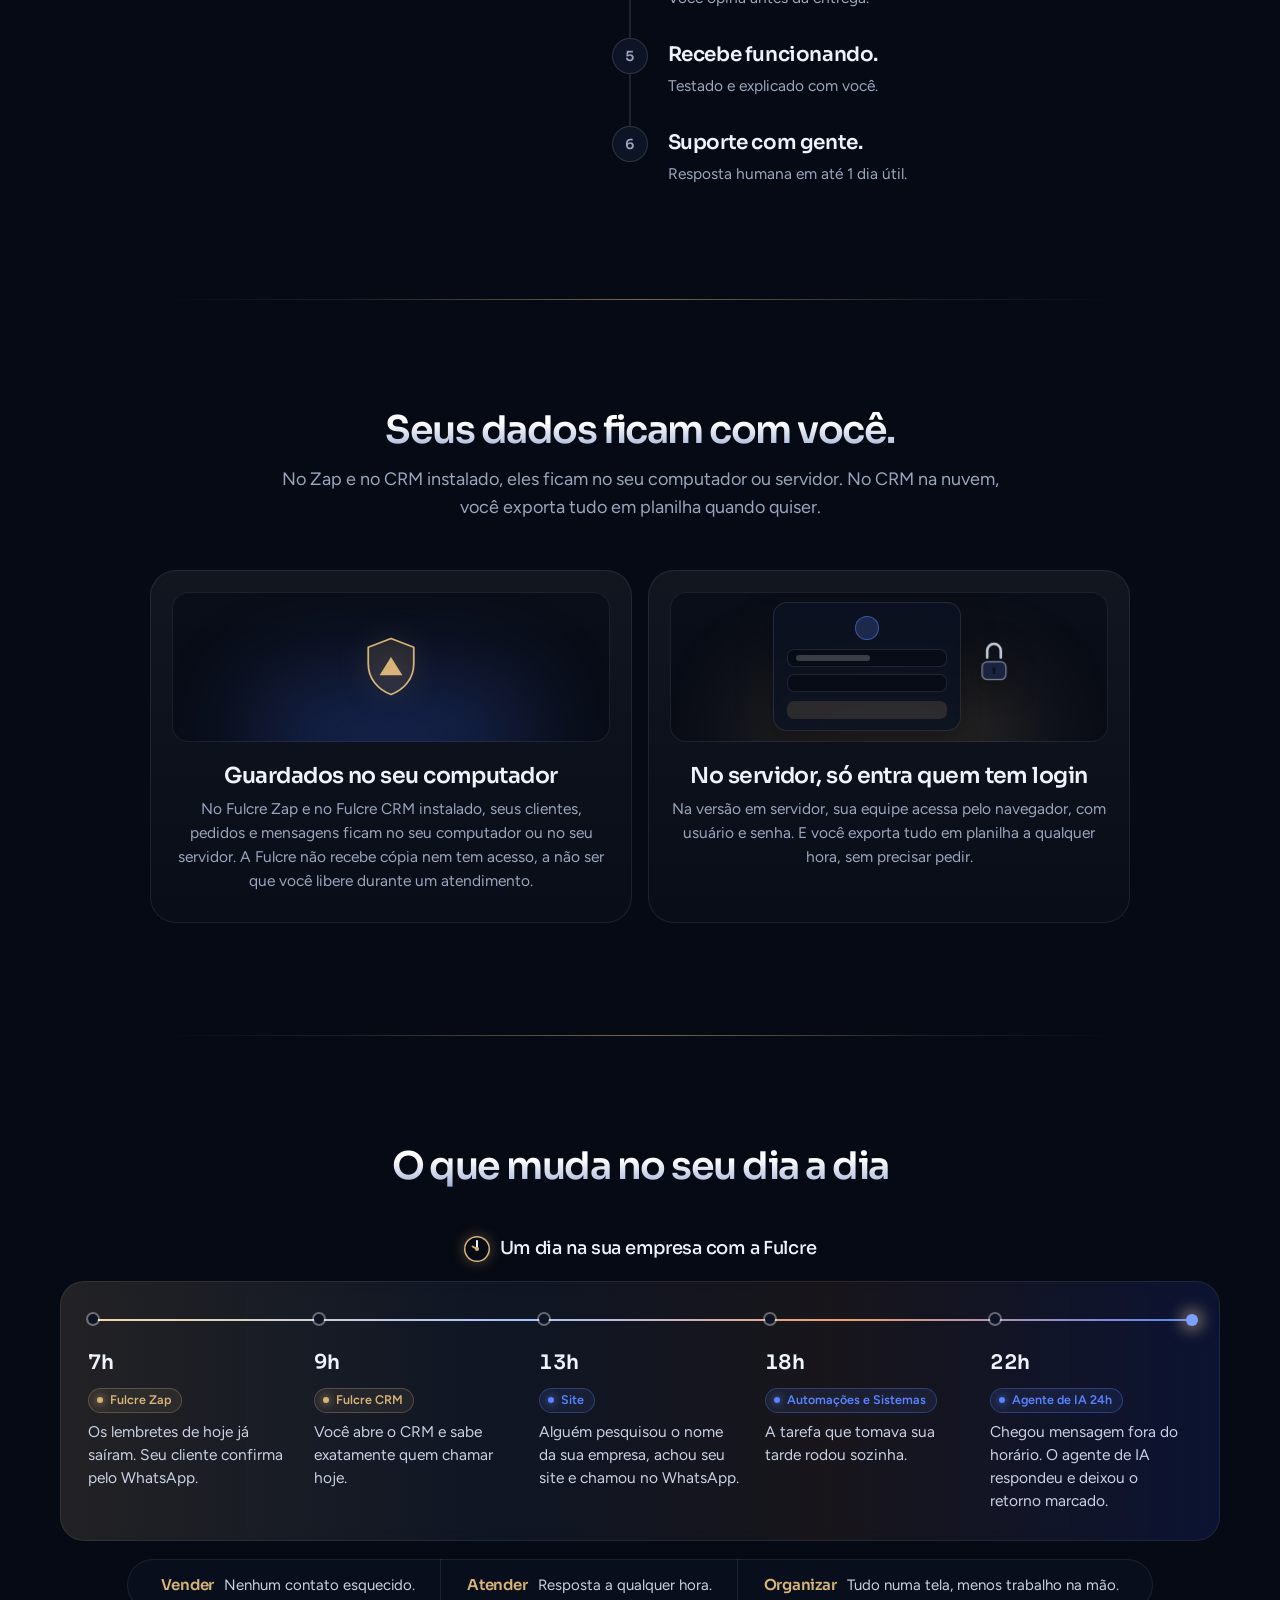
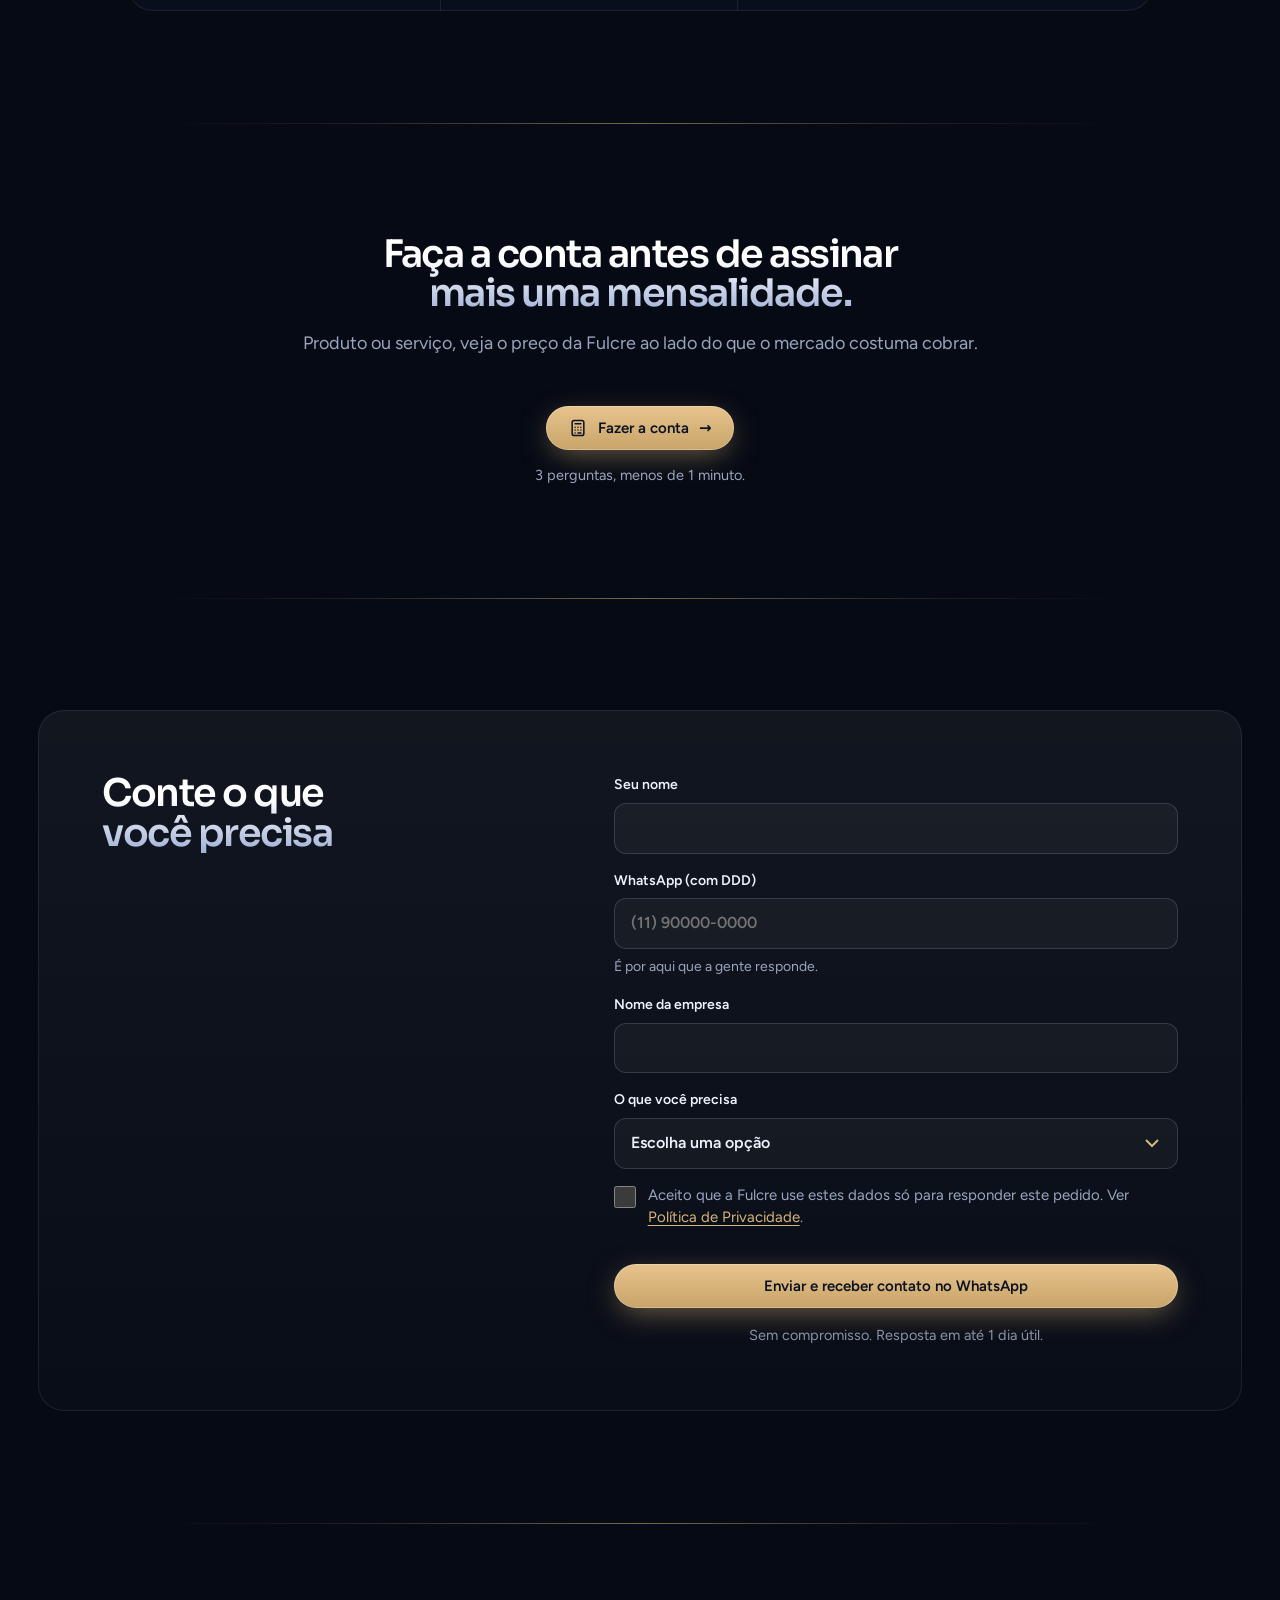
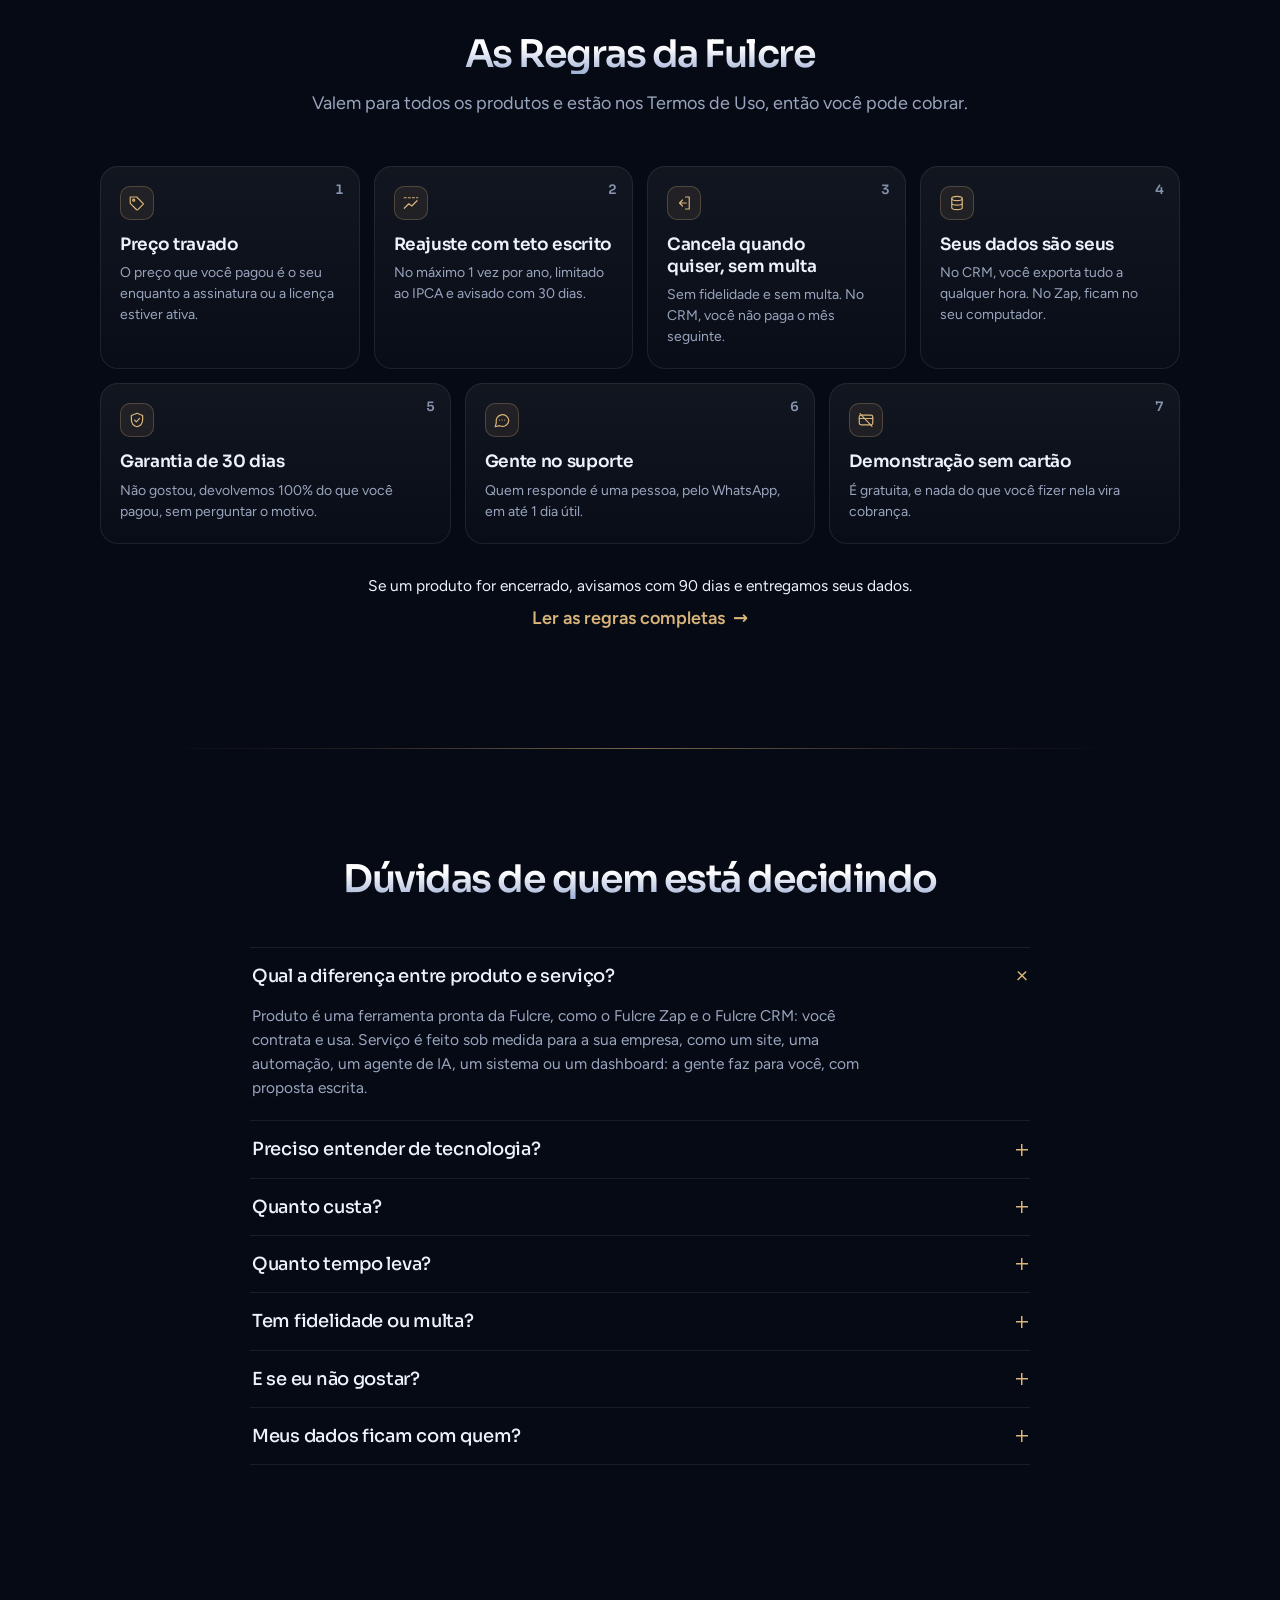
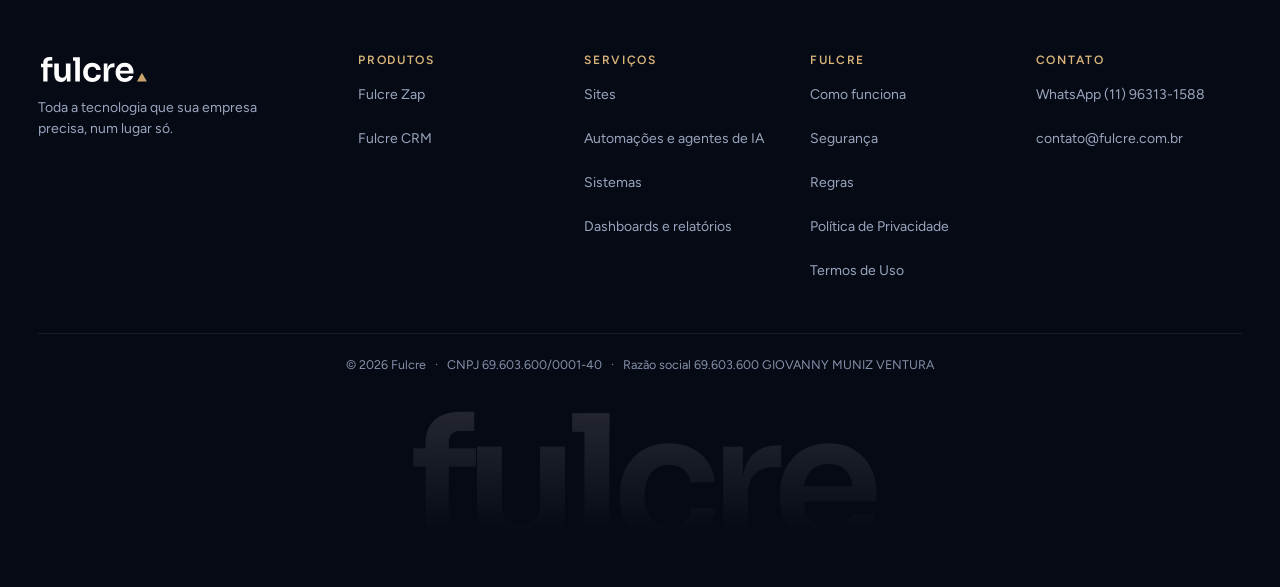
==== commit a4d83072: "Preview: divisoria so com o fio (sem losango), tambem entre topo e 2a dobra; dia a dia mais rapido" ====
--- a/index.html
+++ b/index.html
@@ -25,7 +25,7 @@
 <link rel="manifest" href="/site.webmanifest">
 <link rel="preload" href="./assets/fonts/sora.woff2" as="font" type="font/woff2" crossorigin>
 <link rel="preload" href="./assets/fonts/figtree.woff2" as="font" type="font/woff2" crossorigin>
-<link rel="stylesheet" href="./assets/css/site.css?v=9">
+<link rel="stylesheet" href="./assets/css/site.css?v=10">
 <script type="application/ld+json">{"@context":"https://schema.org","@type":"Organization","name":"Fulcre","url":"https://fulcre.com.br/","logo":"https://fulcre.com.br/assets/img/fulcre-icone-512.png","email":"contato@fulcre.com.br","taxID":"69.603.600/0001-40"}</script>
 </head>
 <body>
--- a/assets/css/site.css
+++ b/assets/css/site.css
@@ -734,12 +734,10 @@
 /* Divisoria entre blocos (v3): fio que nasce transparente nas pontas, dourado no meio,
    com um ponto de luz no centro e um brilho que percorre o fio de tempos em tempos. Nao corta a pagina. */
 main>section.sec{position:relative;content-visibility:visible!important}
-main>section.sec+section.sec::before{content:'';position:absolute;top:0;left:50%;transform:translateX(-50%);width:min(980px,88%);height:1px;pointer-events:none;
+main>header.hero+section.sec::before,main>section.sec+section.sec::before{content:'';position:absolute;top:0;left:50%;transform:translateX(-50%);width:min(980px,88%);height:1px;pointer-events:none;
   background:linear-gradient(90deg,transparent,rgba(255,240,210,.95),transparent) no-repeat -50% 0/28% 100%,linear-gradient(90deg,transparent,rgba(217,180,122,.14) 22%,rgba(217,180,122,.55) 50%,rgba(217,180,122,.14) 78%,transparent);
   animation:fioLuz 7s cubic-bezier(.45,0,.25,1) infinite}
-main>section.sec+section.sec::after{content:'';position:absolute;top:-3px;left:50%;width:7px;height:7px;margin-left:-3.5px;transform:rotate(45deg);pointer-events:none;background:#F2D7A6;box-shadow:0 0 0 3px rgba(217,180,122,.12),0 0 14px 3px rgba(217,180,122,.45);animation:fioNo 7s ease-in-out infinite}
 @keyframes fioLuz{0%,18%{background-position:-50% 0,0 0}72%,100%{background-position:150% 0,0 0}}
-@keyframes fioNo{0%,100%{opacity:.75;box-shadow:0 0 0 3px rgba(217,180,122,.1),0 0 10px 2px rgba(217,180,122,.35)}45%{opacity:1;box-shadow:0 0 0 4px rgba(217,180,122,.16),0 0 20px 5px rgba(217,180,122,.6)}}
 main>section.sec.dor,main>section.sec.sec-flow{padding-top:var(--sp-section)}
 /* Computador: topo com mais espaco */
 @media(min-width:761px){
@@ -775,3 +773,10 @@
 .calc-sec.is-open .calc-gate{display:none}
 .calc-sec.is-open .calc{animation:calcIn .6s cubic-bezier(.2,.7,.2,1) both}
 @keyframes calcIn{from{opacity:0;transform:translateY(18px) scale(.985)}to{opacity:1;transform:none}}
+/* 27/11 parte 4: bolinha ainda mais rapida */
+.dia-box{--dur:7s}
+.dia>li:nth-child(2) .hora::before{animation-delay:1.4s}.dia>li:nth-child(3) .hora::before{animation-delay:2.8s}.dia>li:nth-child(4) .hora::before{animation-delay:4.2s}.dia>li:nth-child(5) .hora::before{animation-delay:5.6s}
+@media(max-width:720px){
+  .dia-box{--dur:3.5s}
+  .dia>li:nth-child(2) .hora::before{animation-delay:.7s}.dia>li:nth-child(3) .hora::before{animation-delay:1.4s}.dia>li:nth-child(4) .hora::before{animation-delay:2.1s}.dia>li:nth-child(5) .hora::before{animation-delay:2.8s}
+}
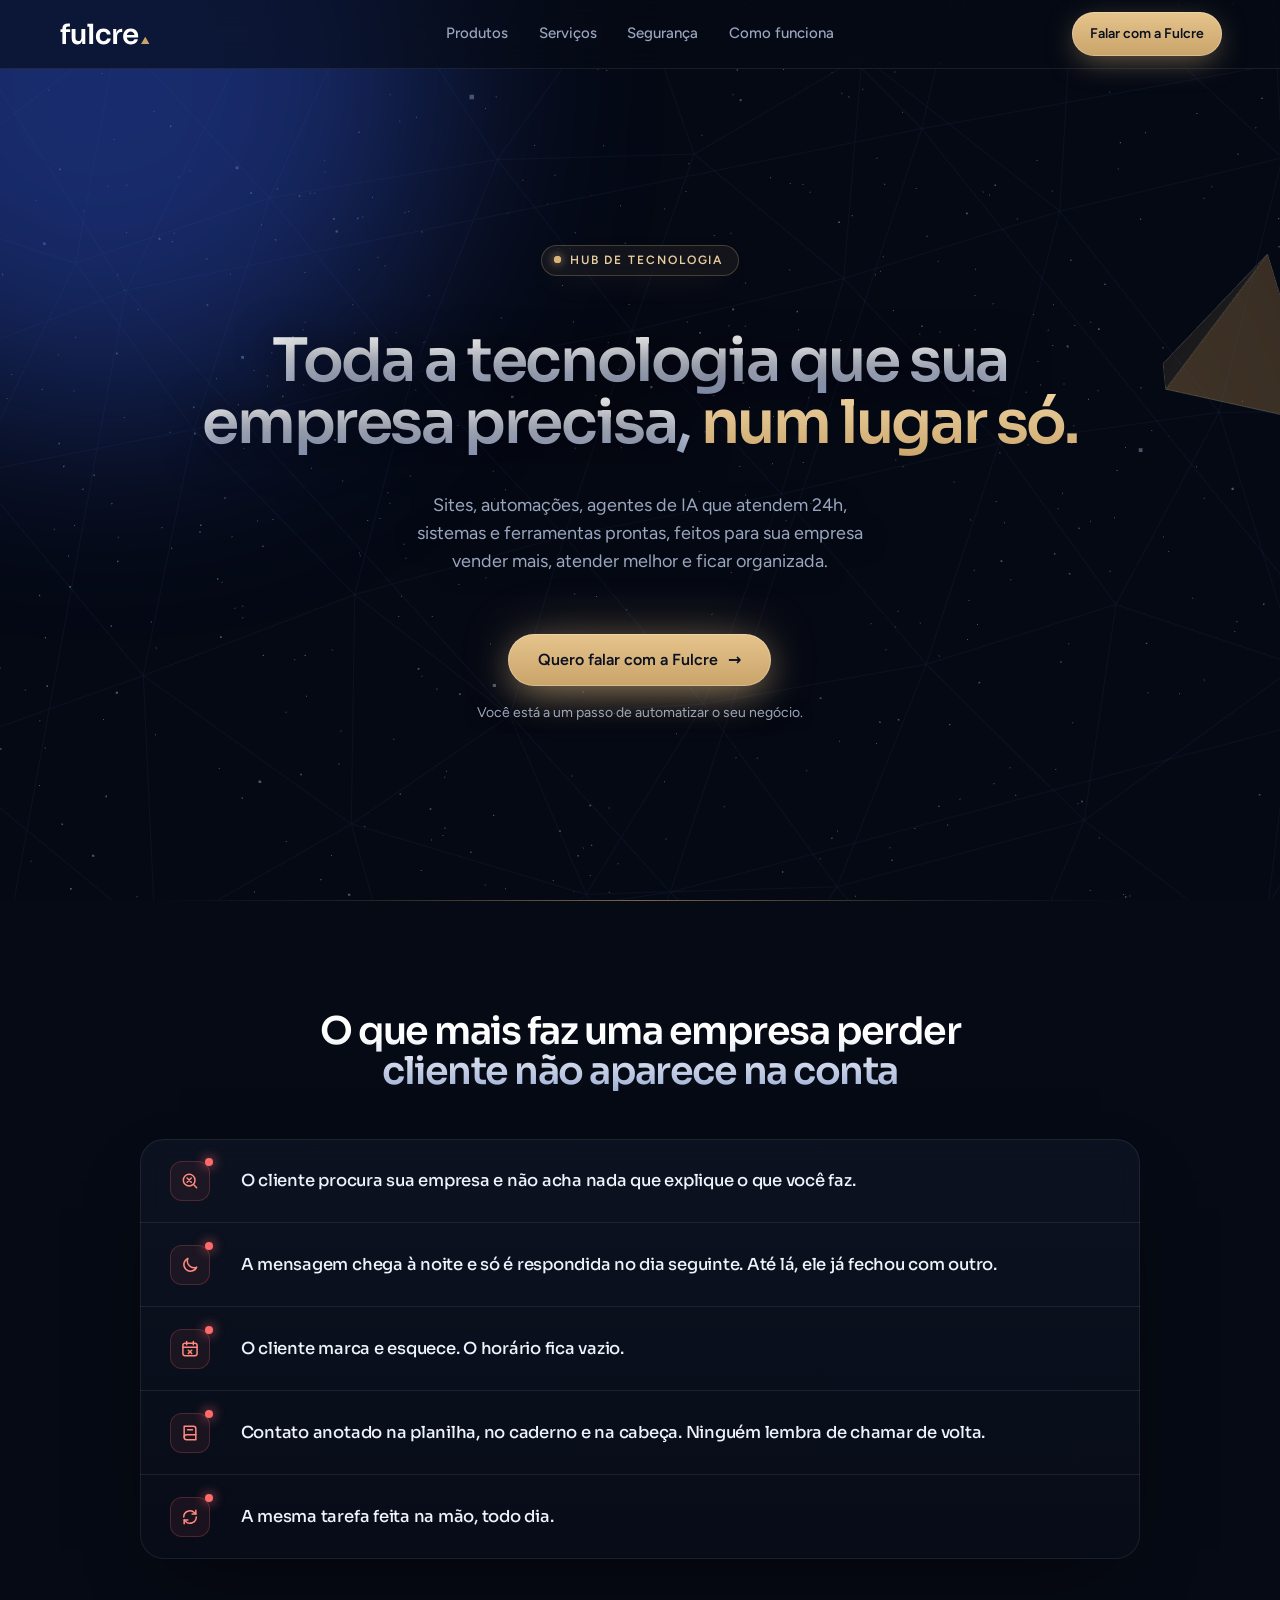
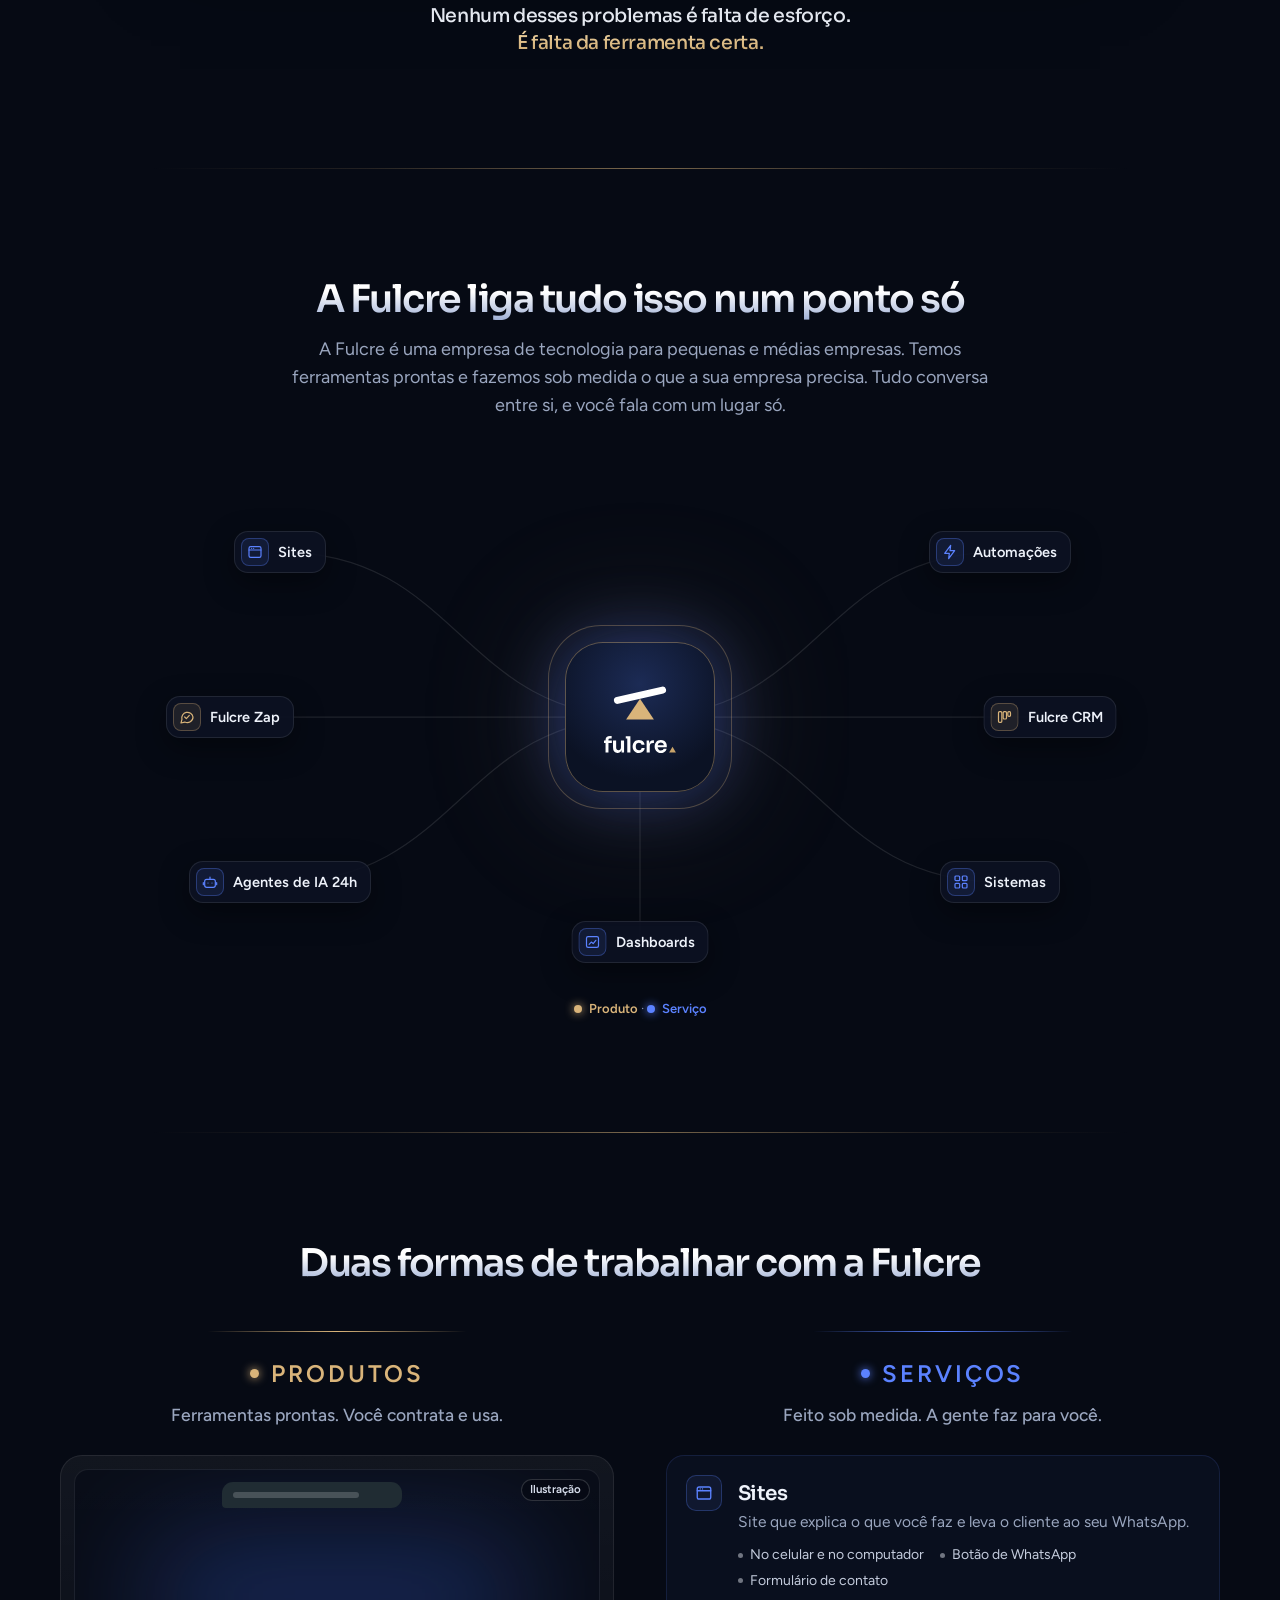
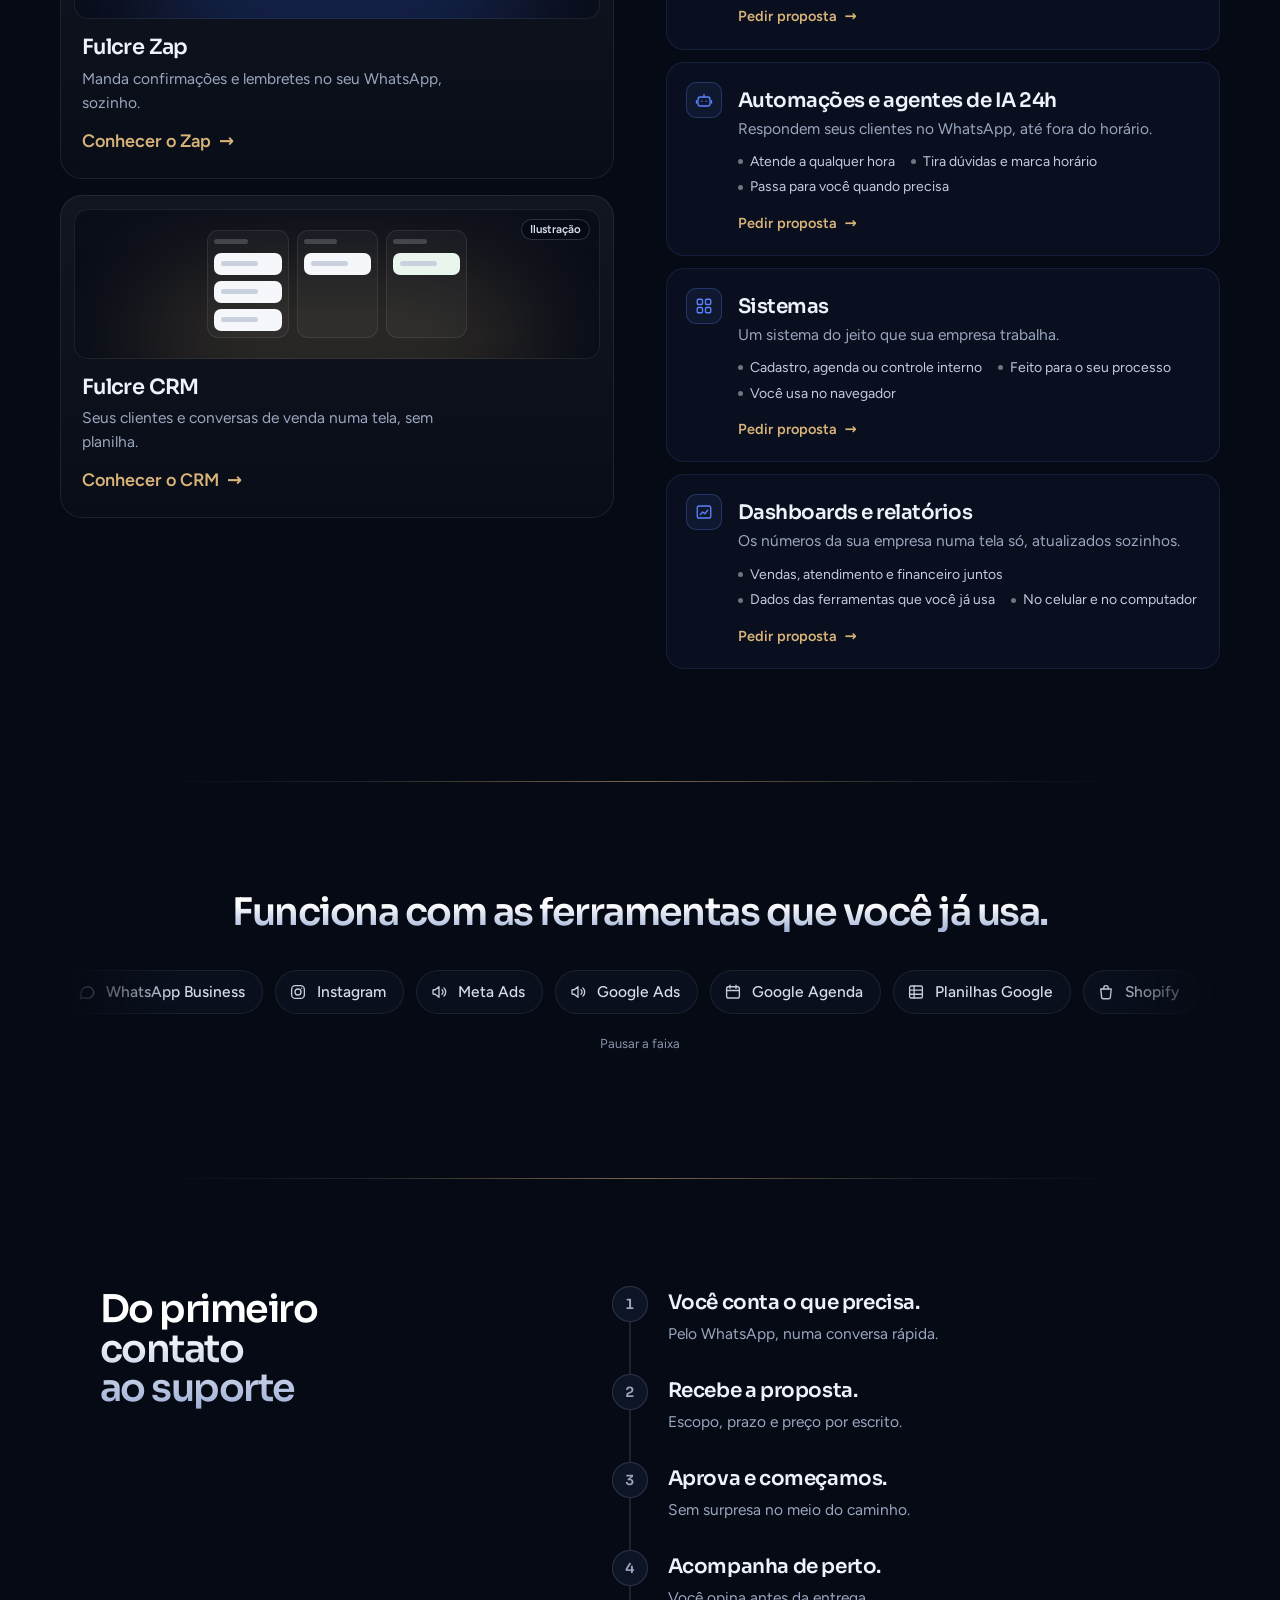
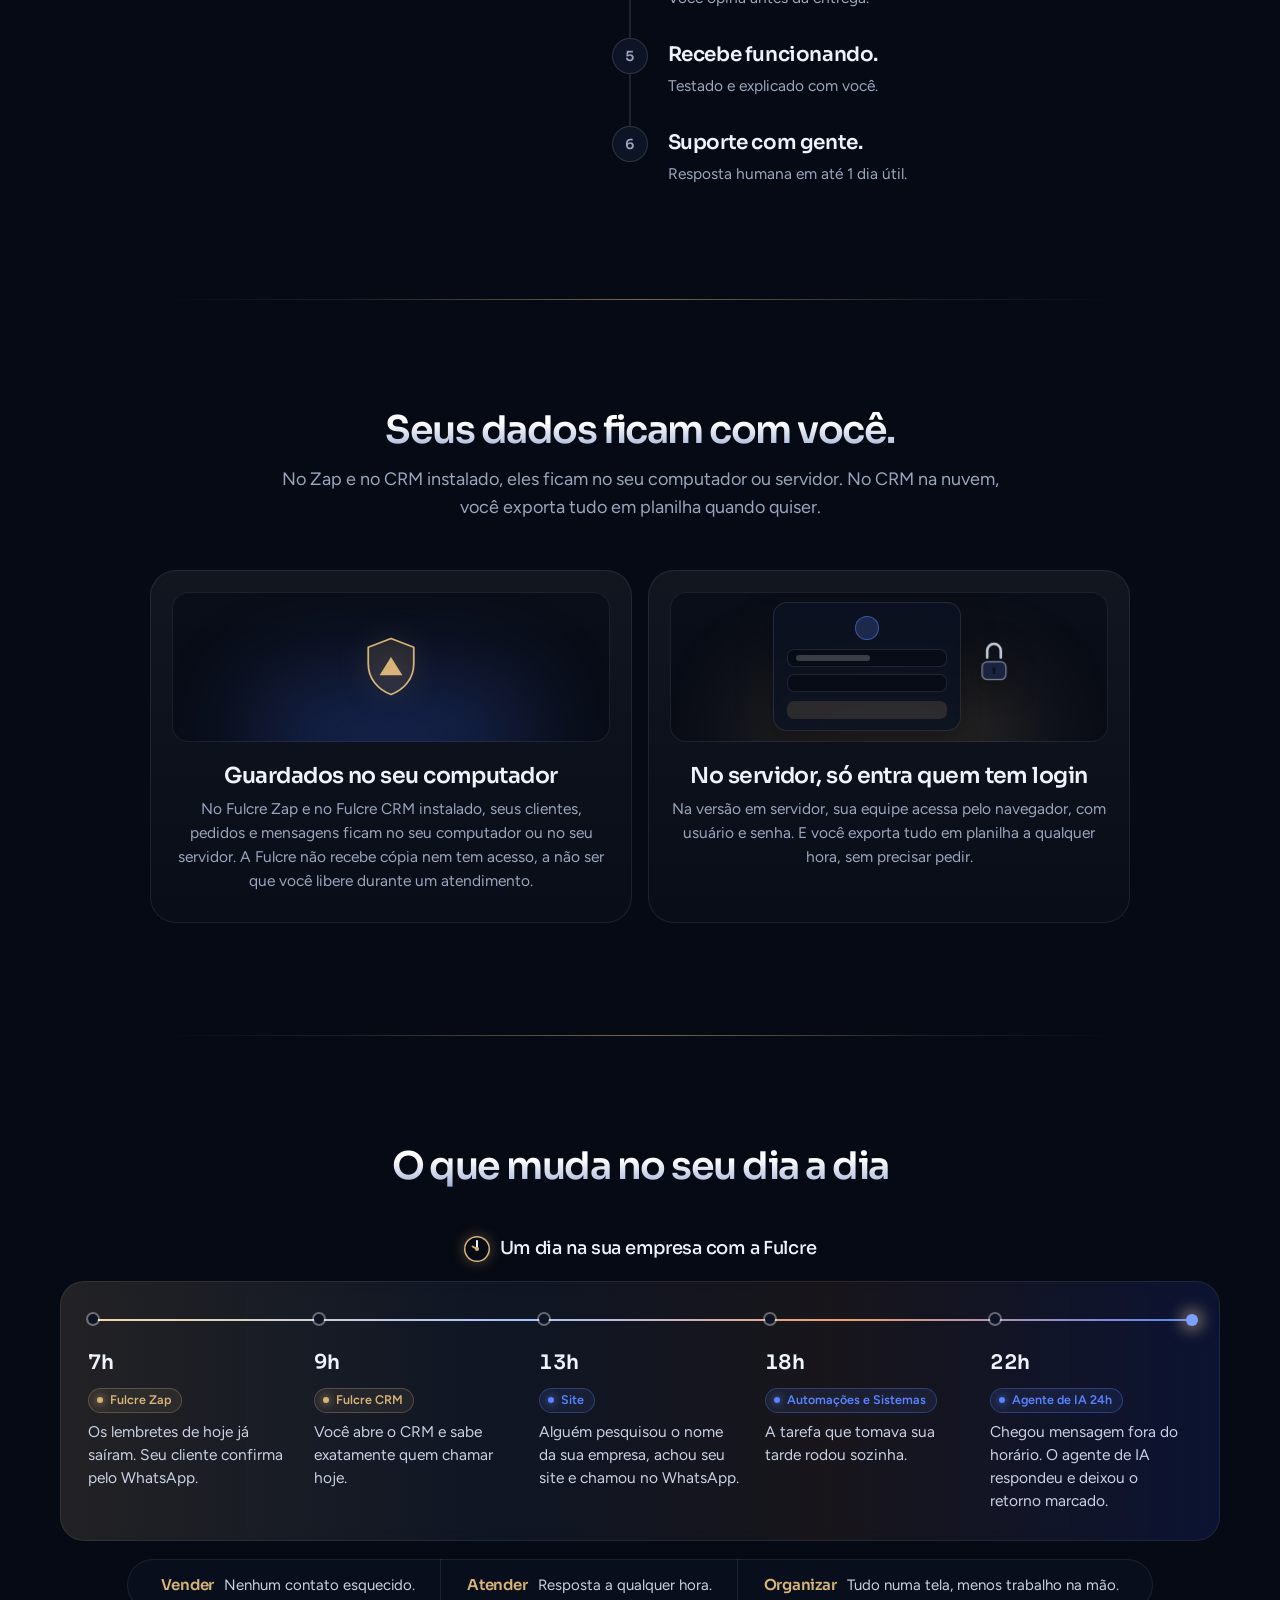
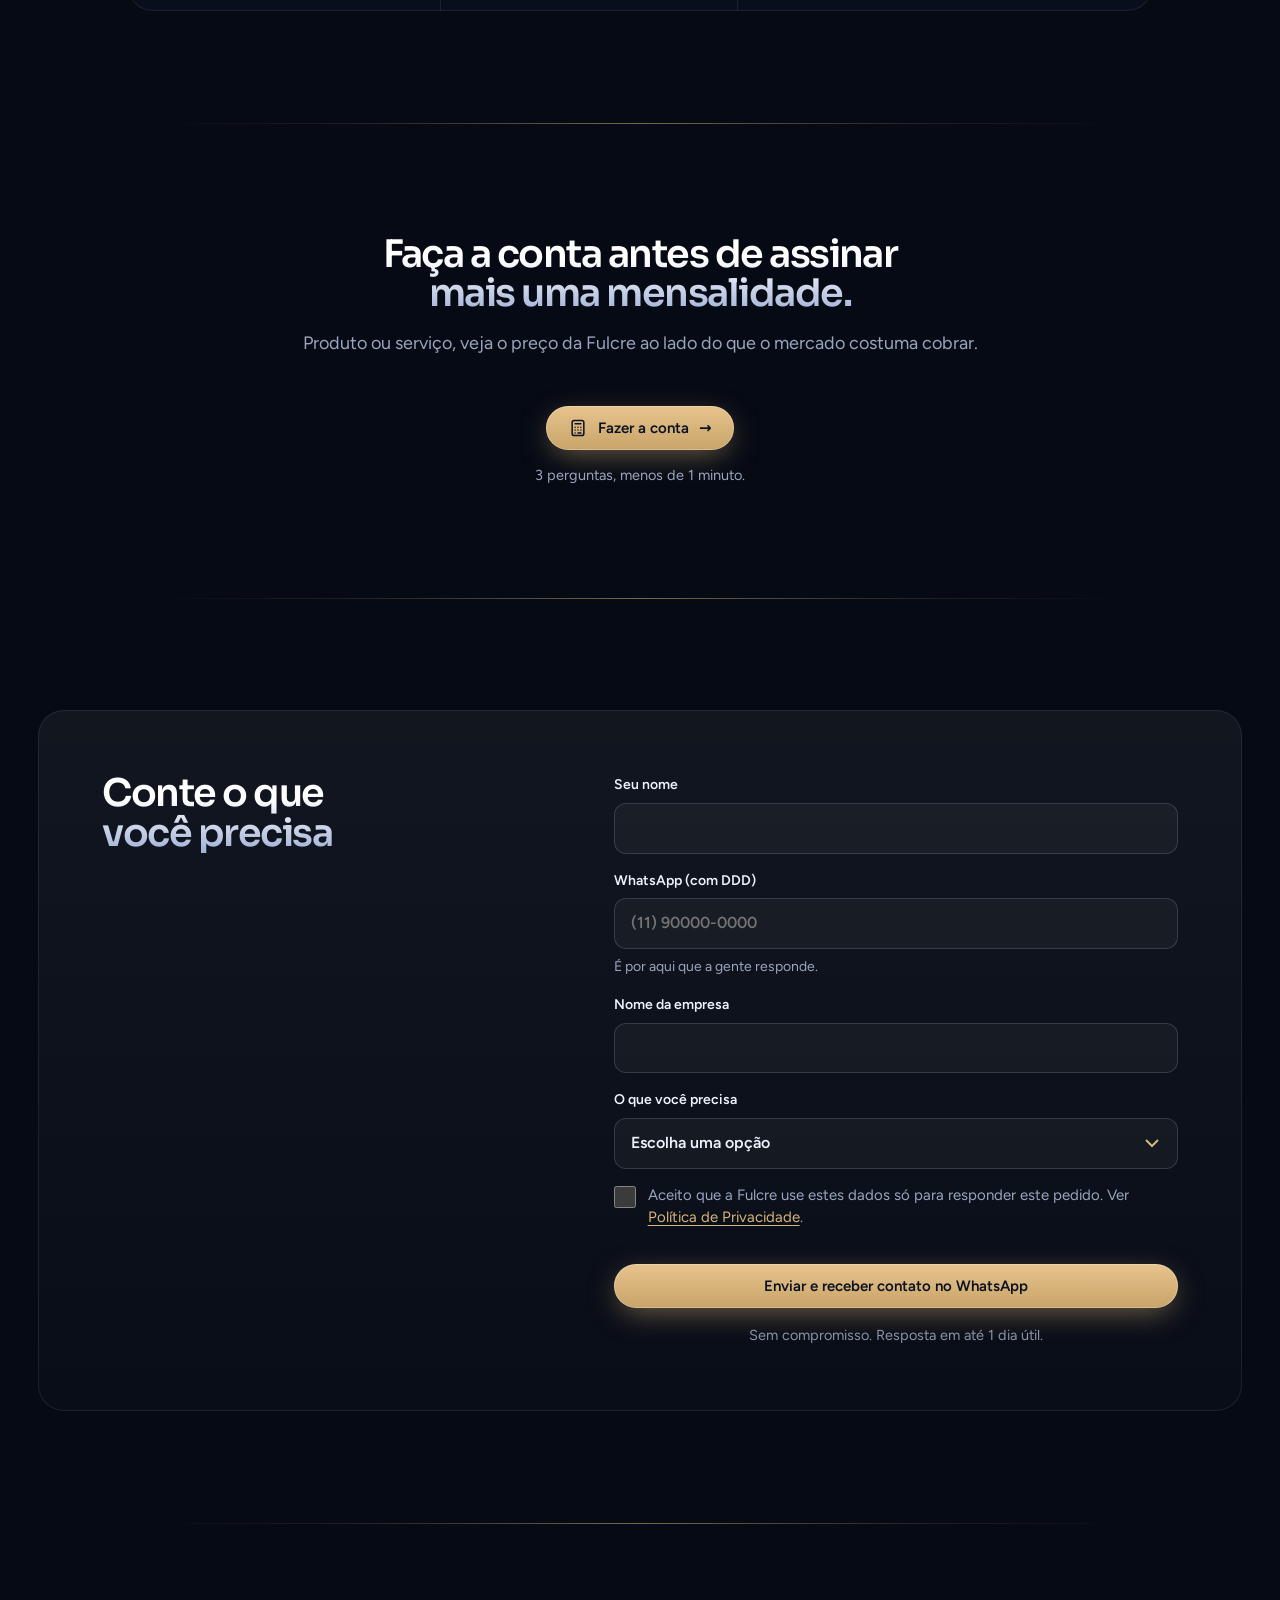
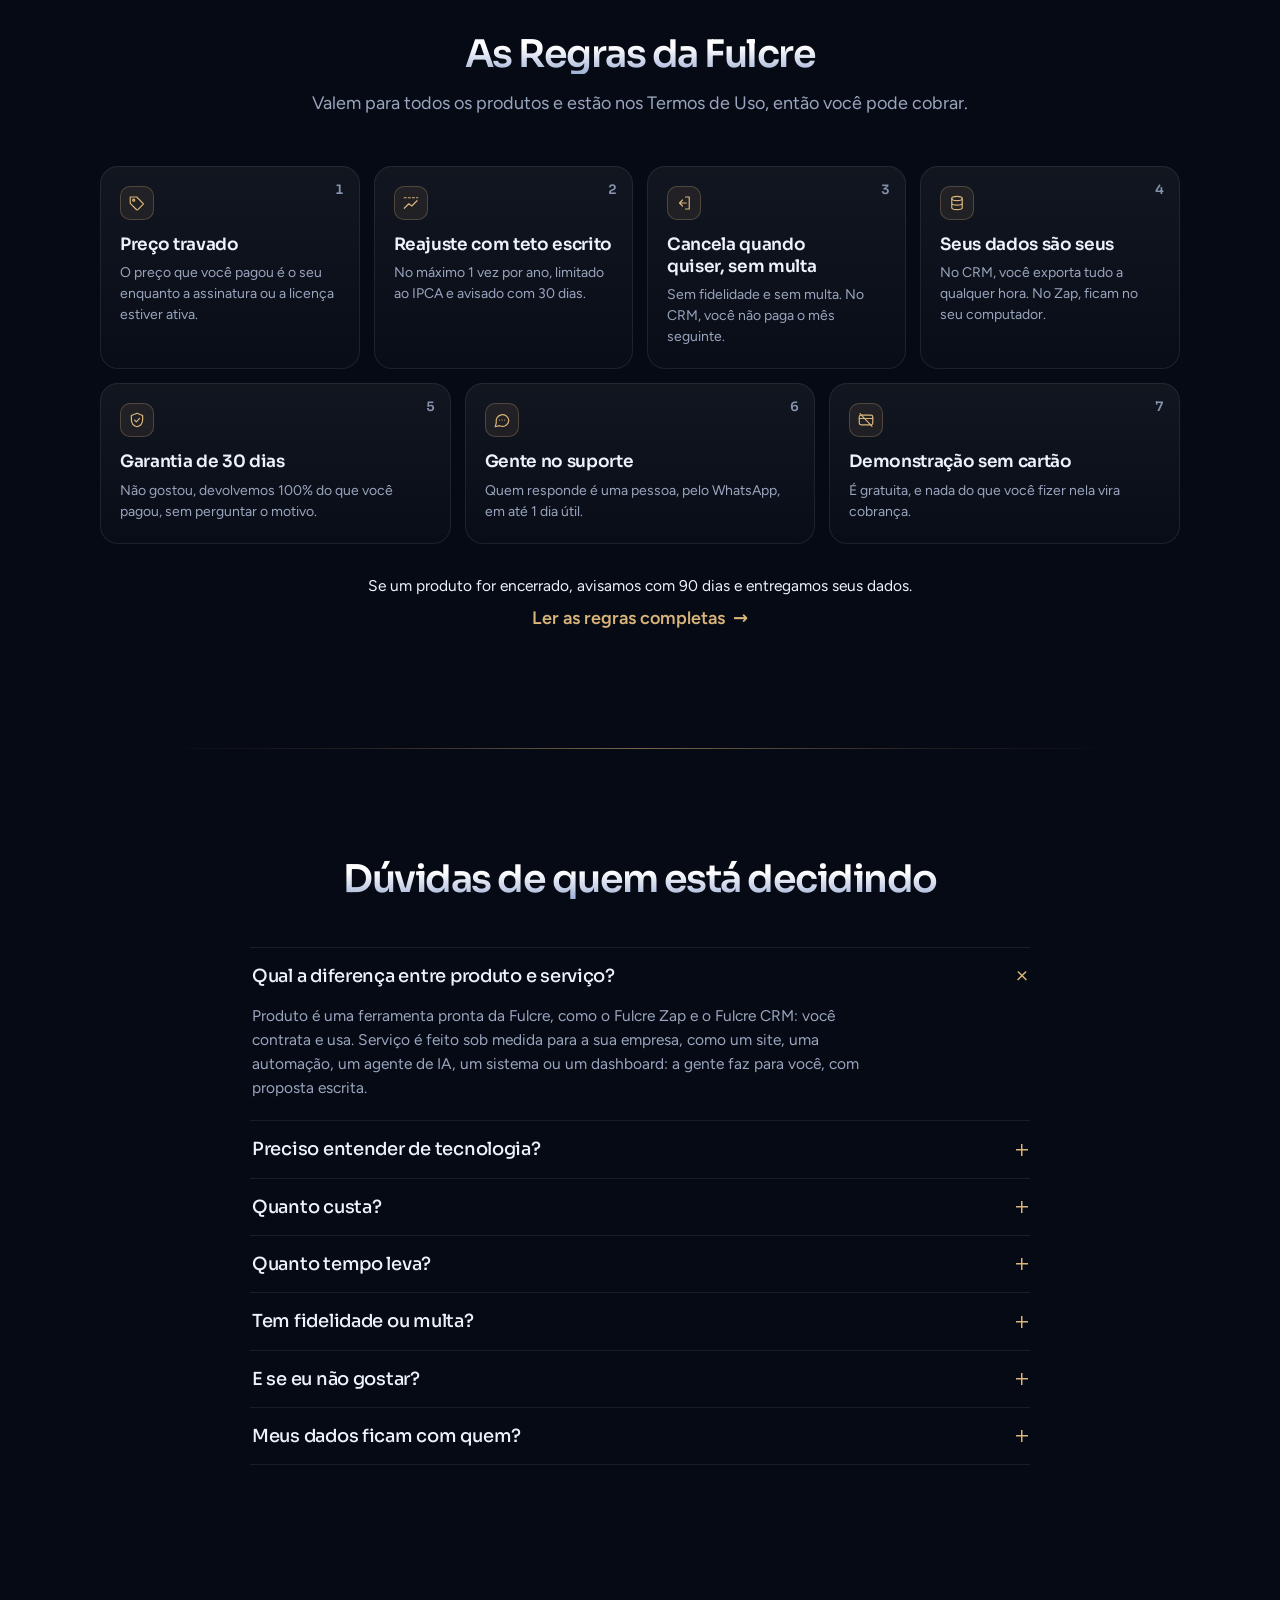
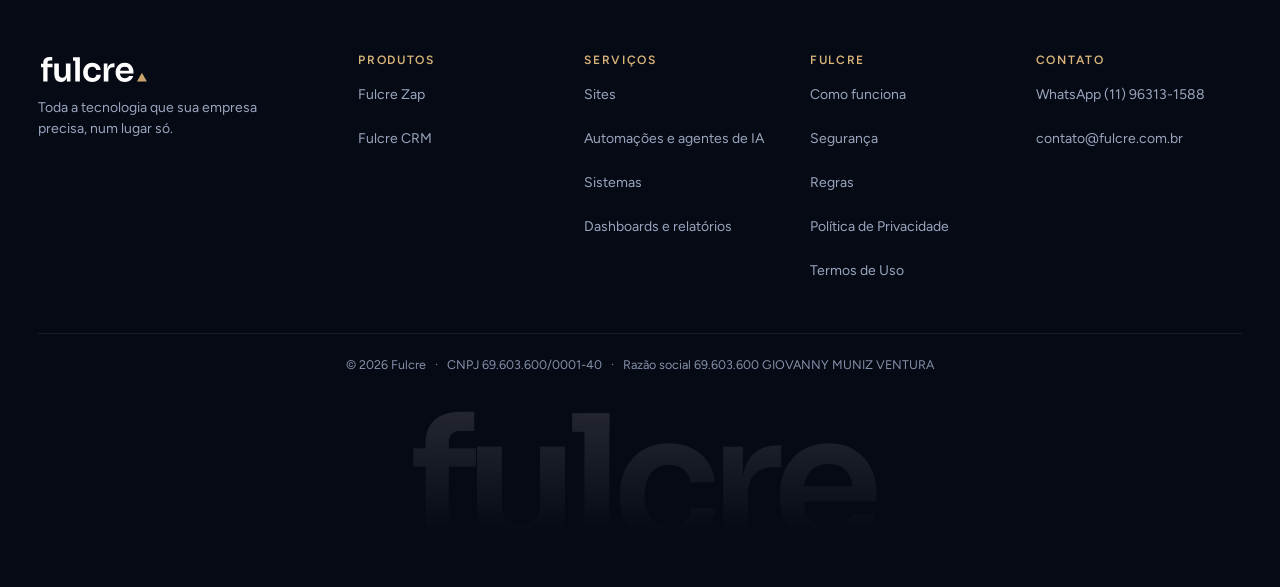
==== commit 92a94b1e: "Preview: subheadline da home mais curta" ====
--- a/index.html
+++ b/index.html
@@ -55,7 +55,7 @@
 <header class="wrap hero" id="topo" data-hero>
   <p class="kick rv" data-live><i aria-hidden="true"></i>Hub de tecnologia</p>
   <h1 class="rv"><span class="grad">Toda a tecnologia que sua empresa precisa,</span> <span class="goldt">num lugar só.</span></h1>
-  <p class="lede rv">Sites, automações, agentes de IA que atendem 24h, sistemas e ferramentas prontas, feitos por uma equipe só para a sua empresa vender mais, atender melhor e ficar organizada.</p>
+  <p class="lede rv">Sites, automações, agentes de IA que atendem 24h, sistemas e ferramentas prontas, feitos para sua empresa vender mais, atender melhor e ficar organizada.</p>
   <div class="acts rv">
     <a class="btn btn-gold btn-hero magnet" href="#contato">Quero falar com a Fulcre <span class="arr" aria-hidden="true">→</span></a>
     <p class="note" data-hero-end>Você está a um passo de automatizar o seu negócio.</p>
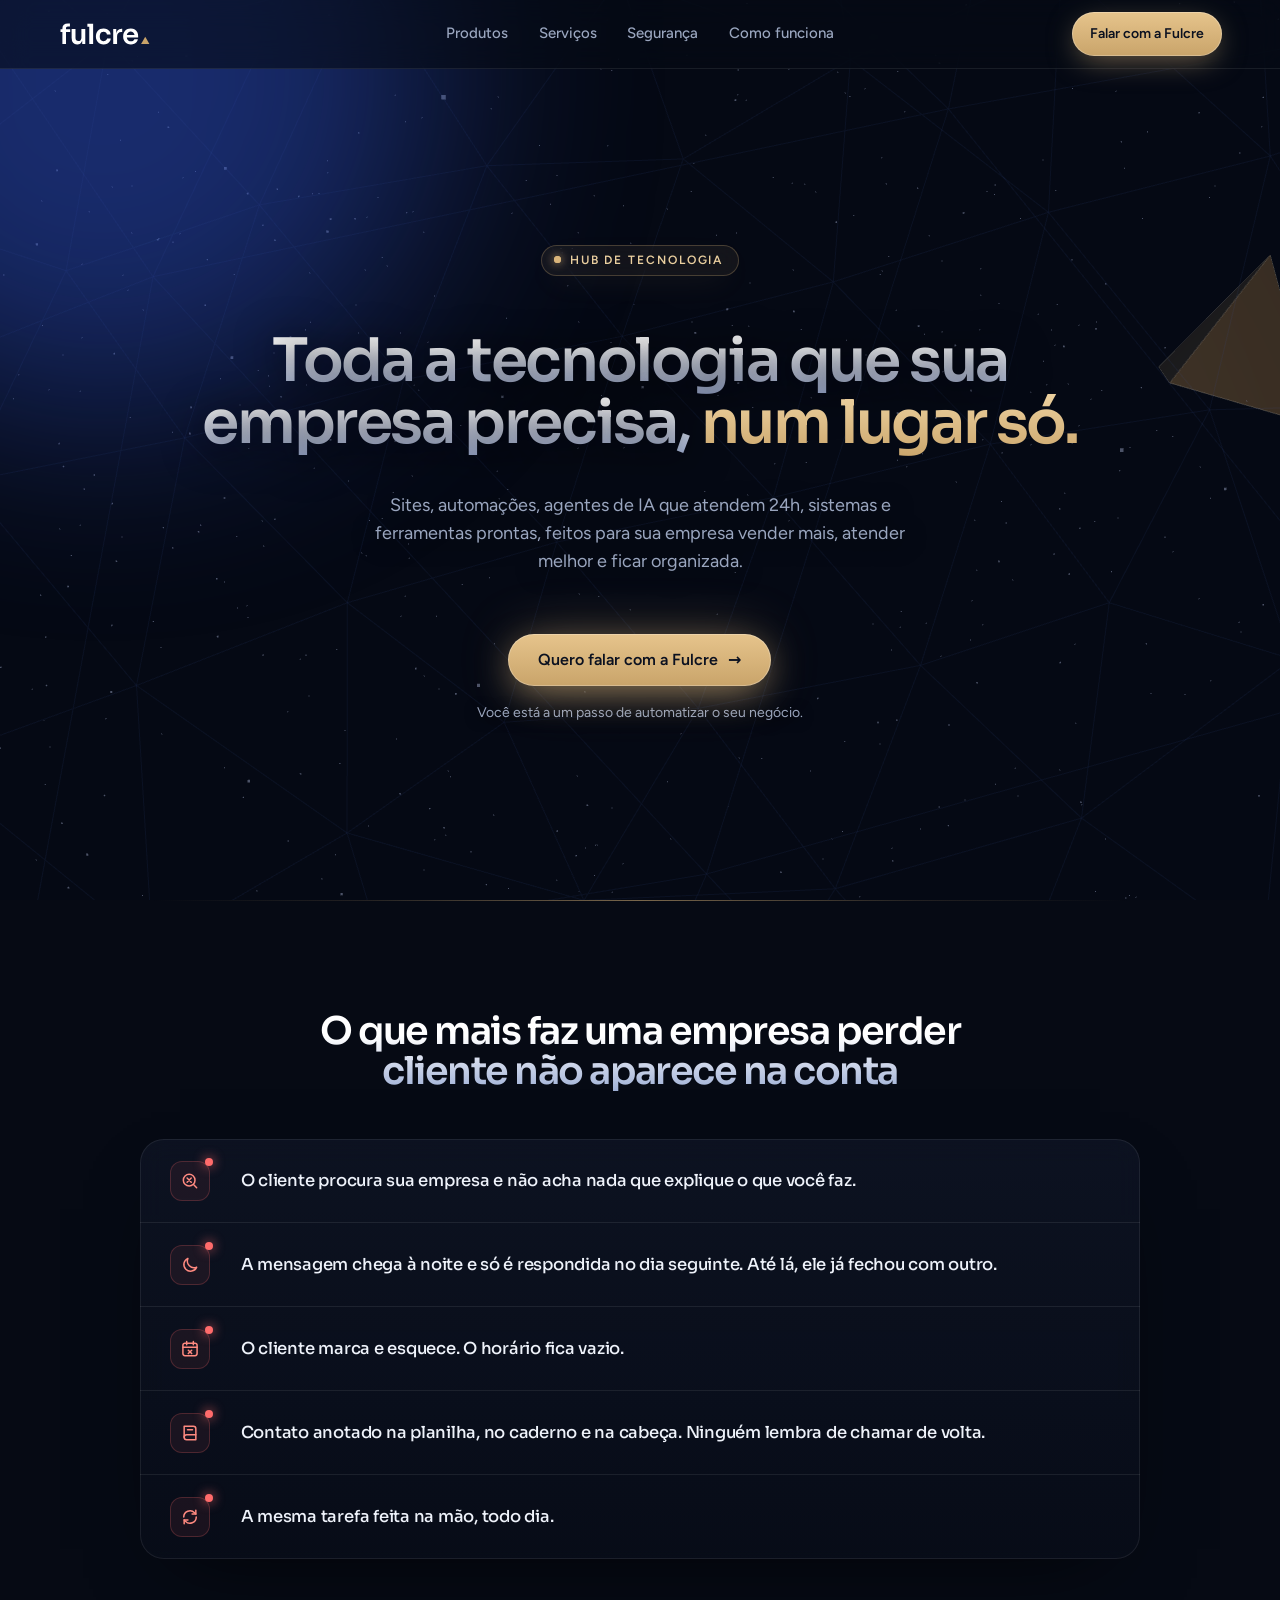
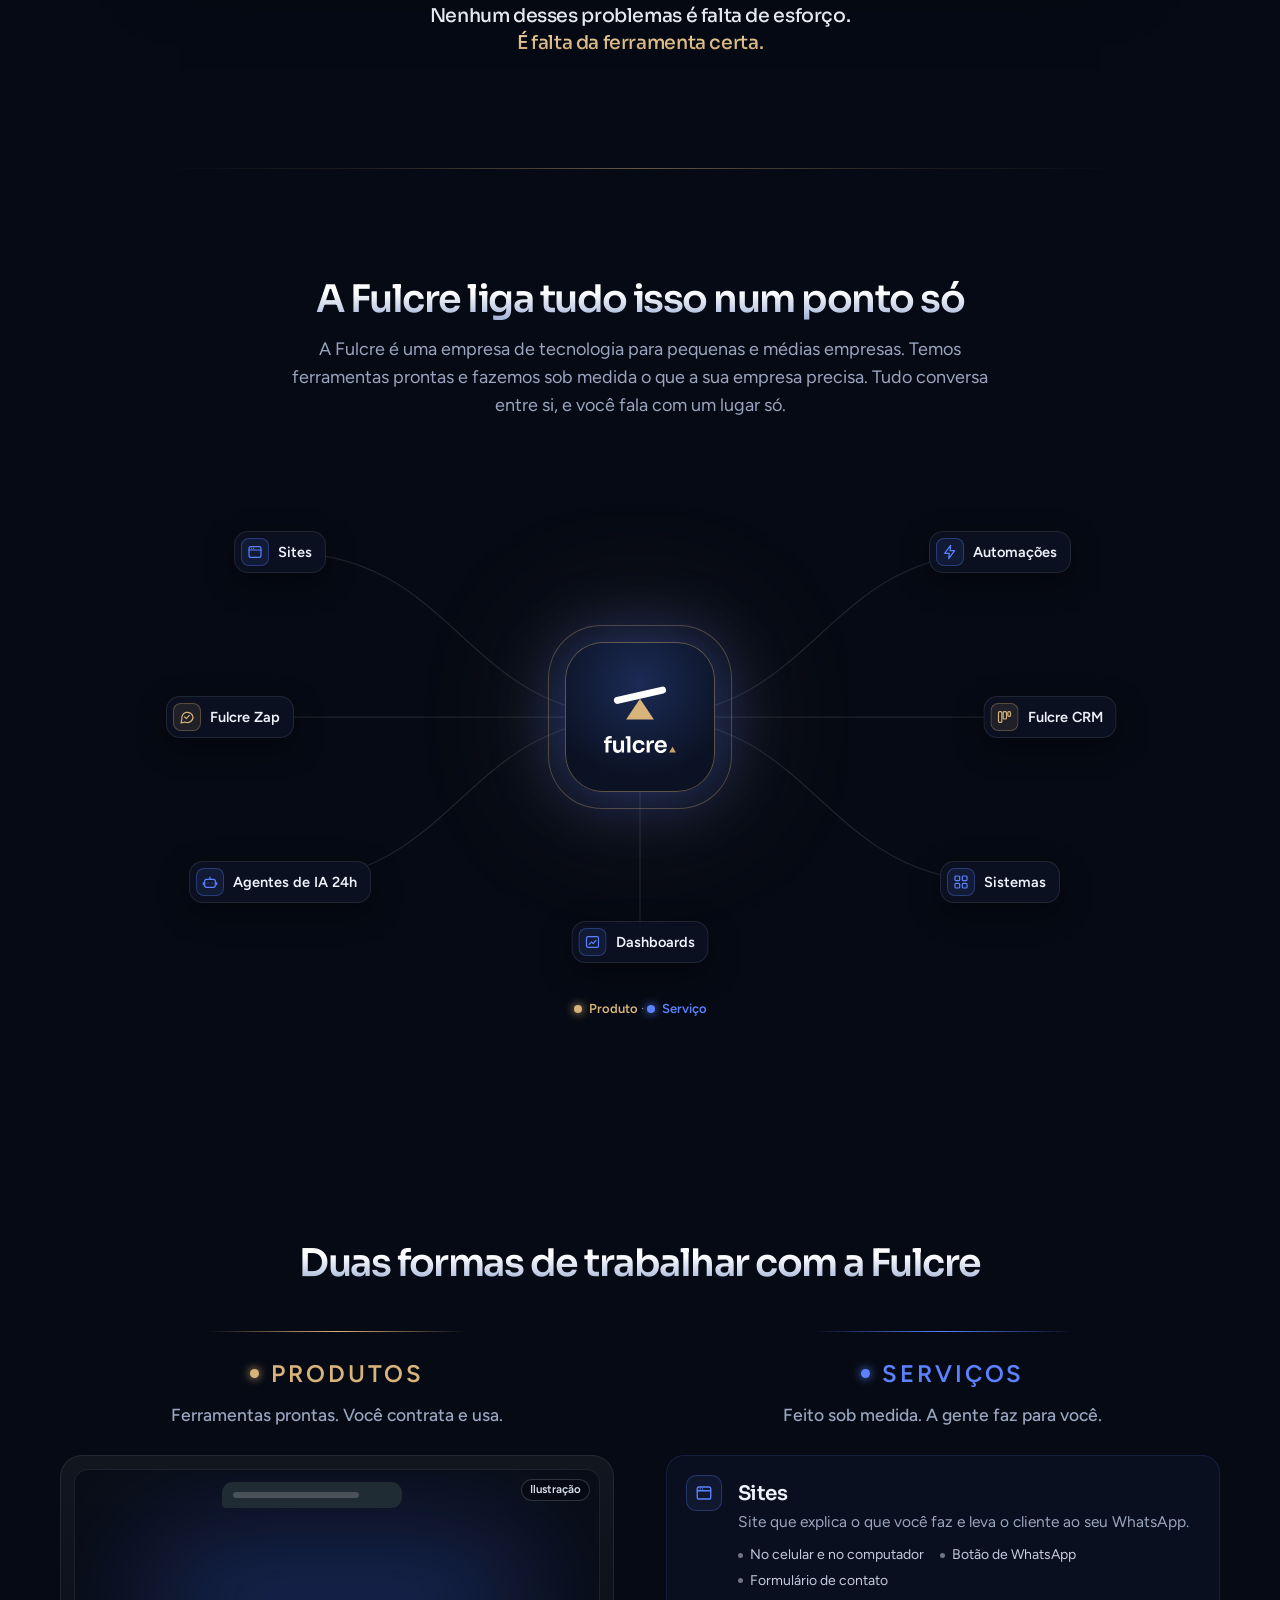
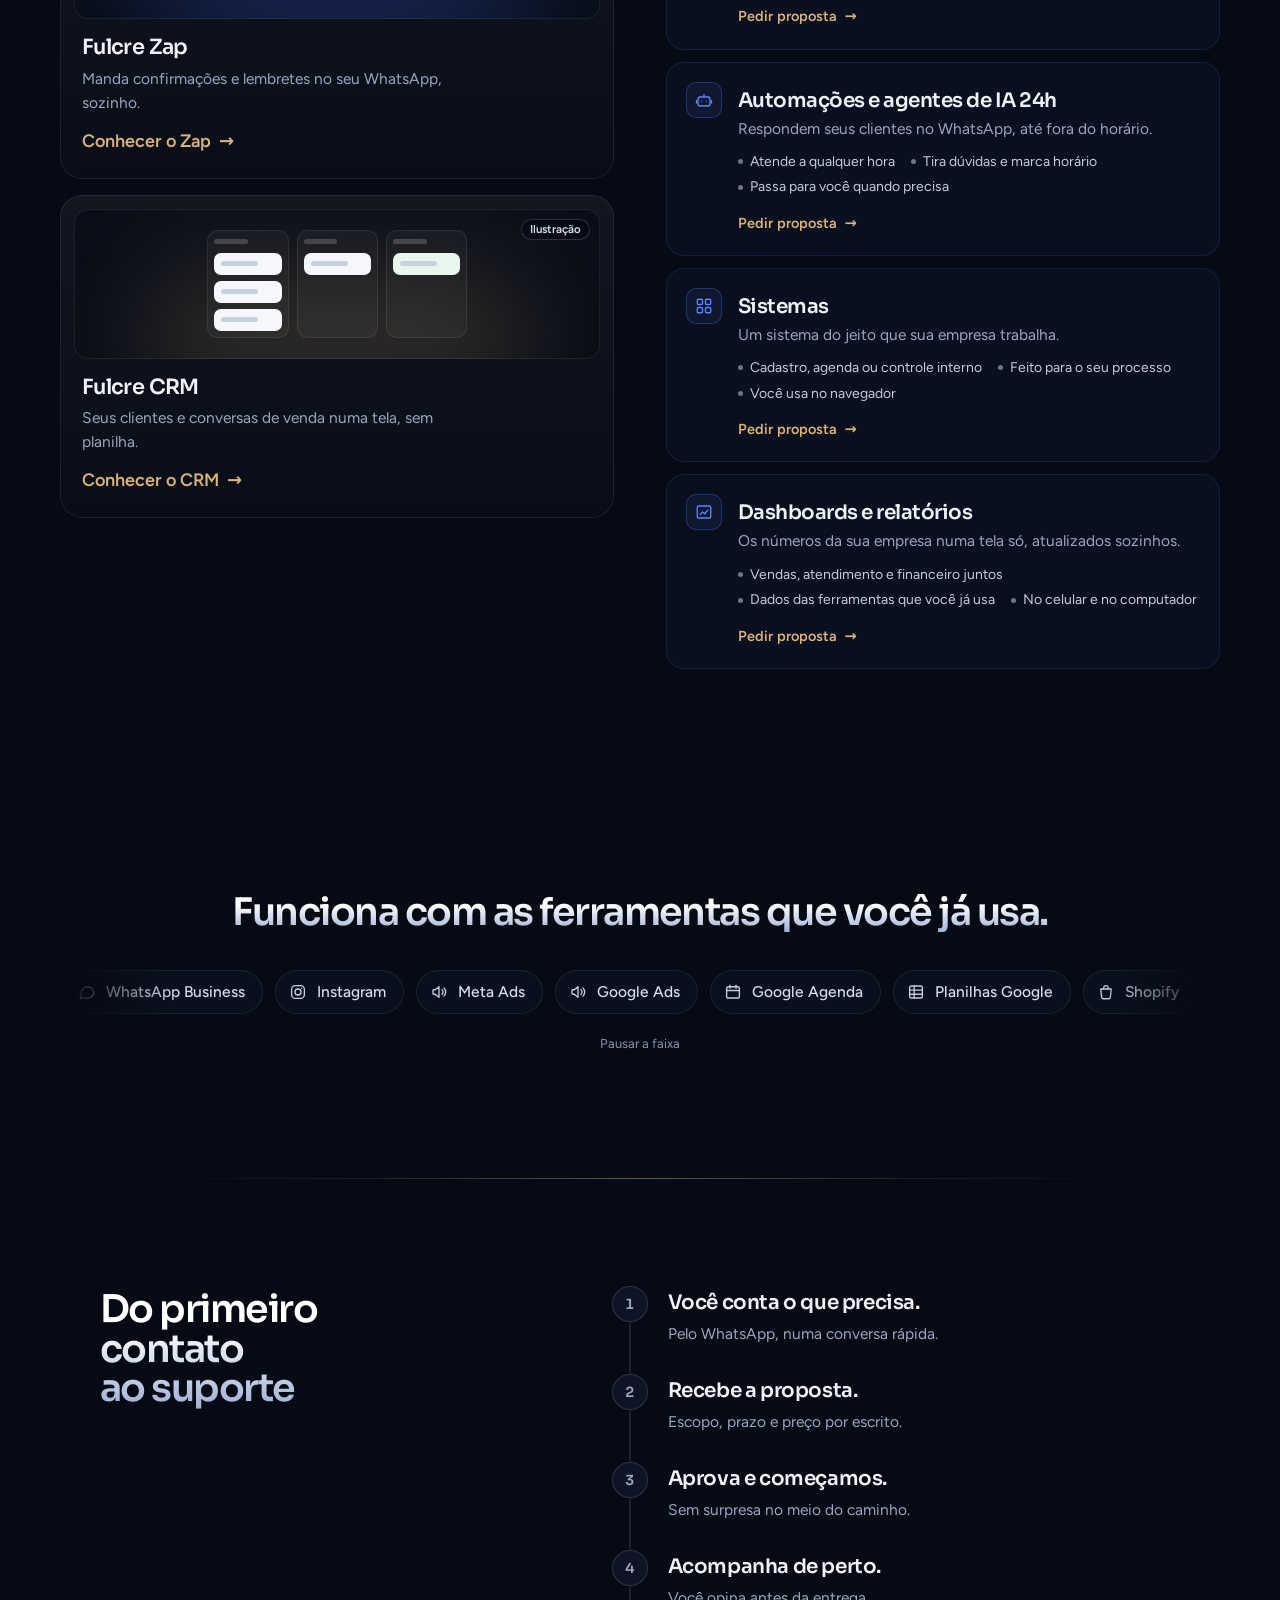
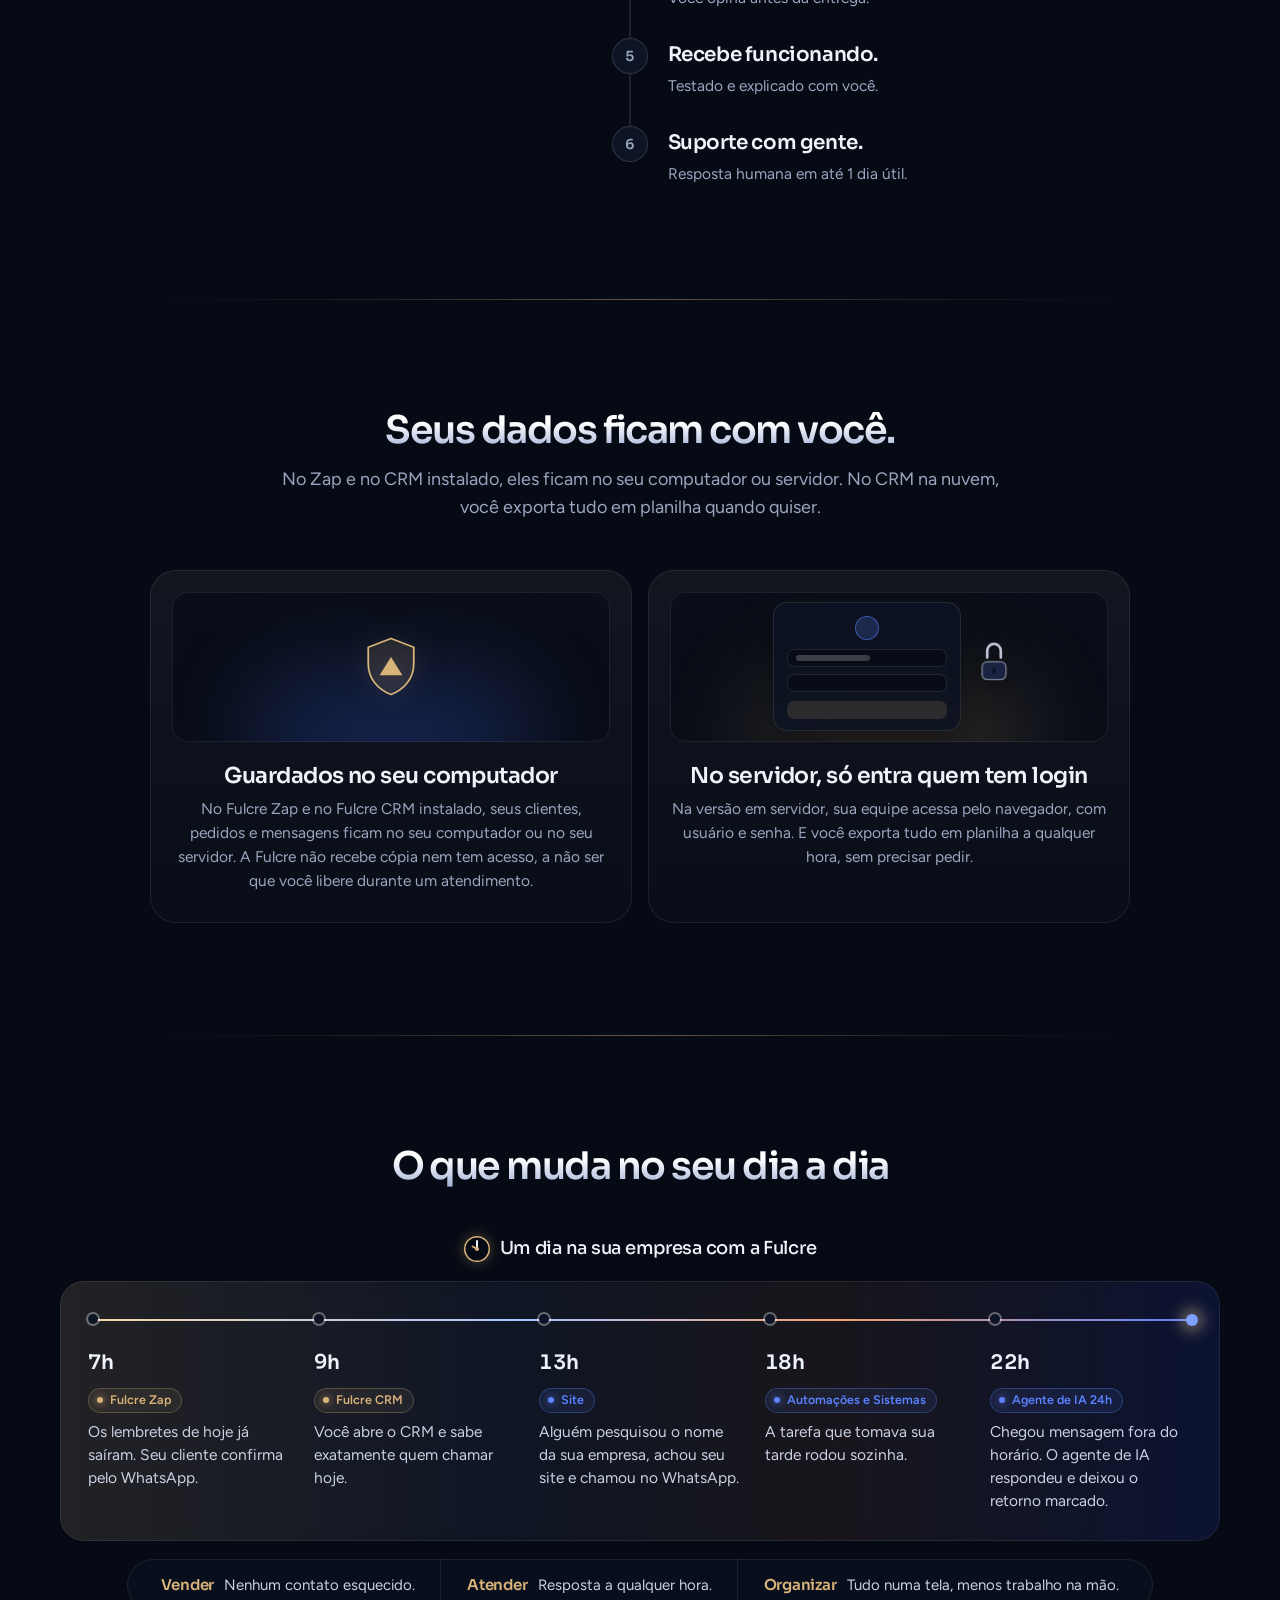
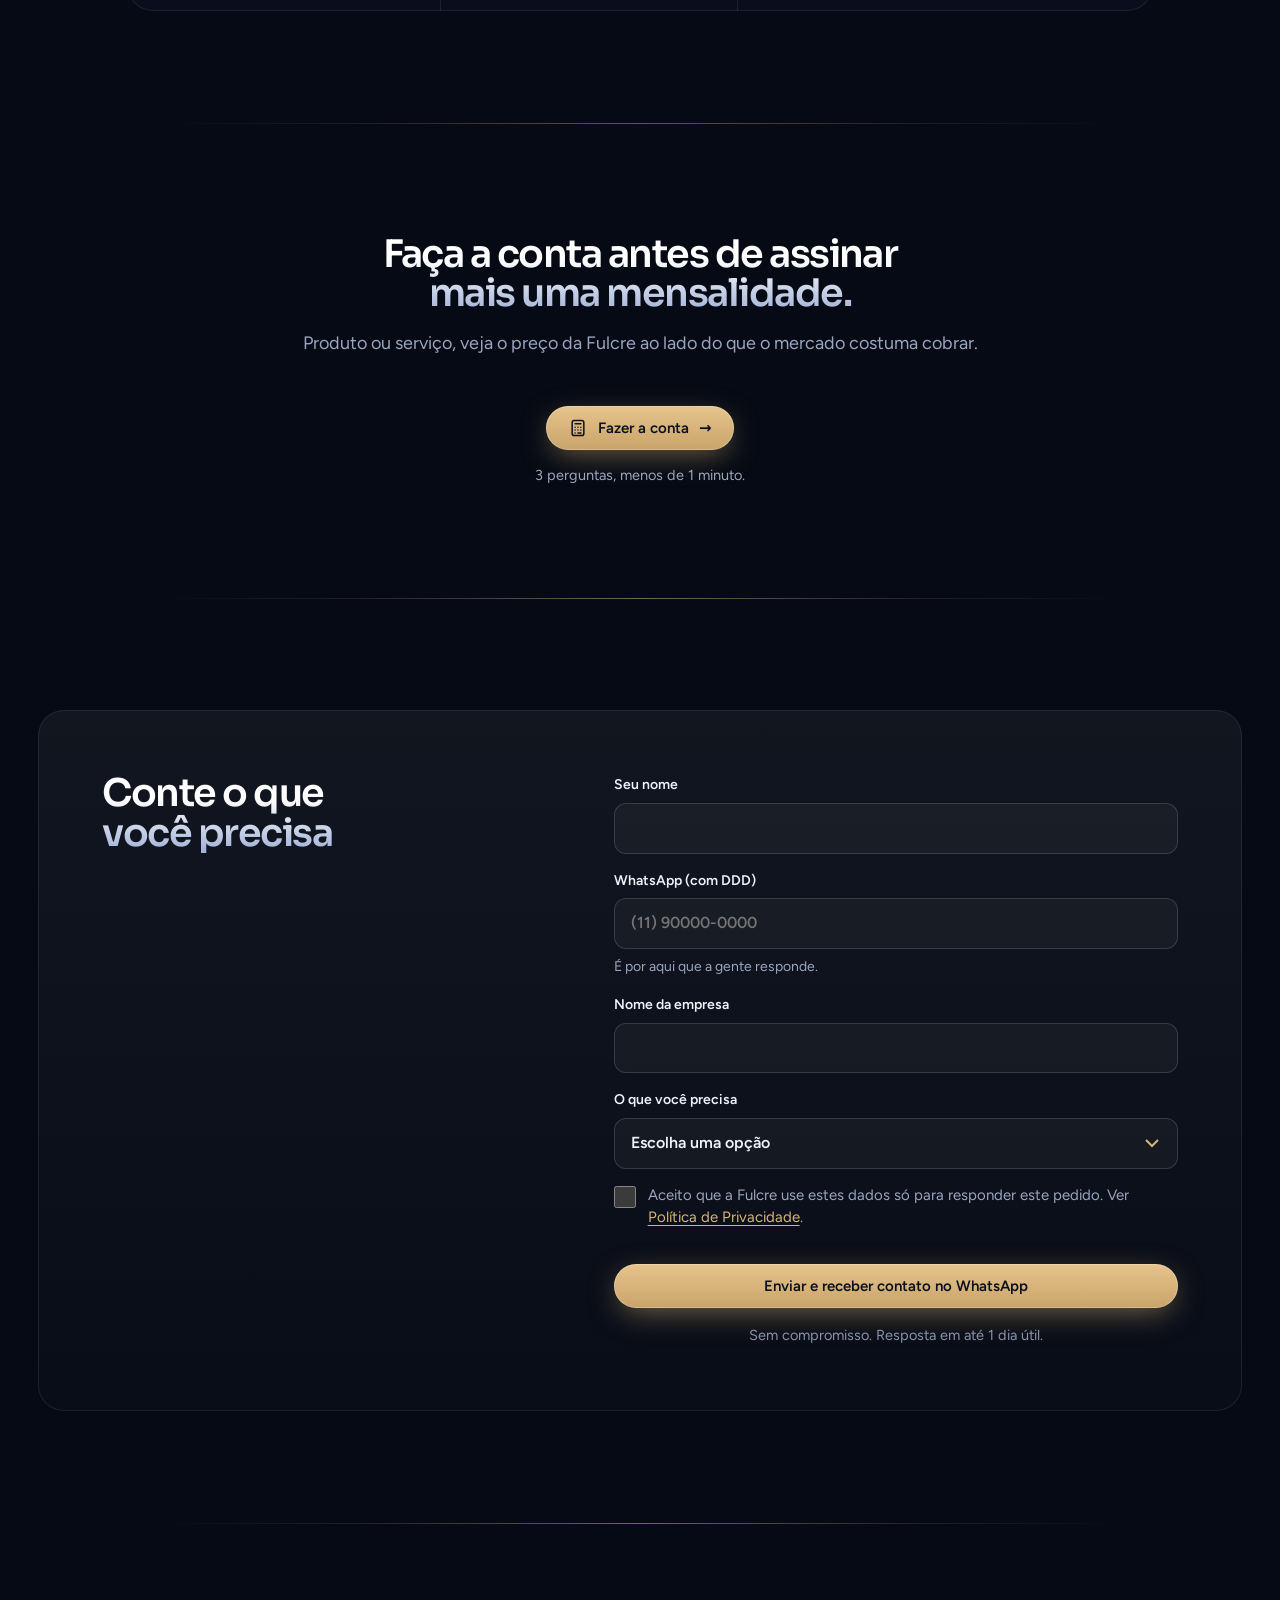
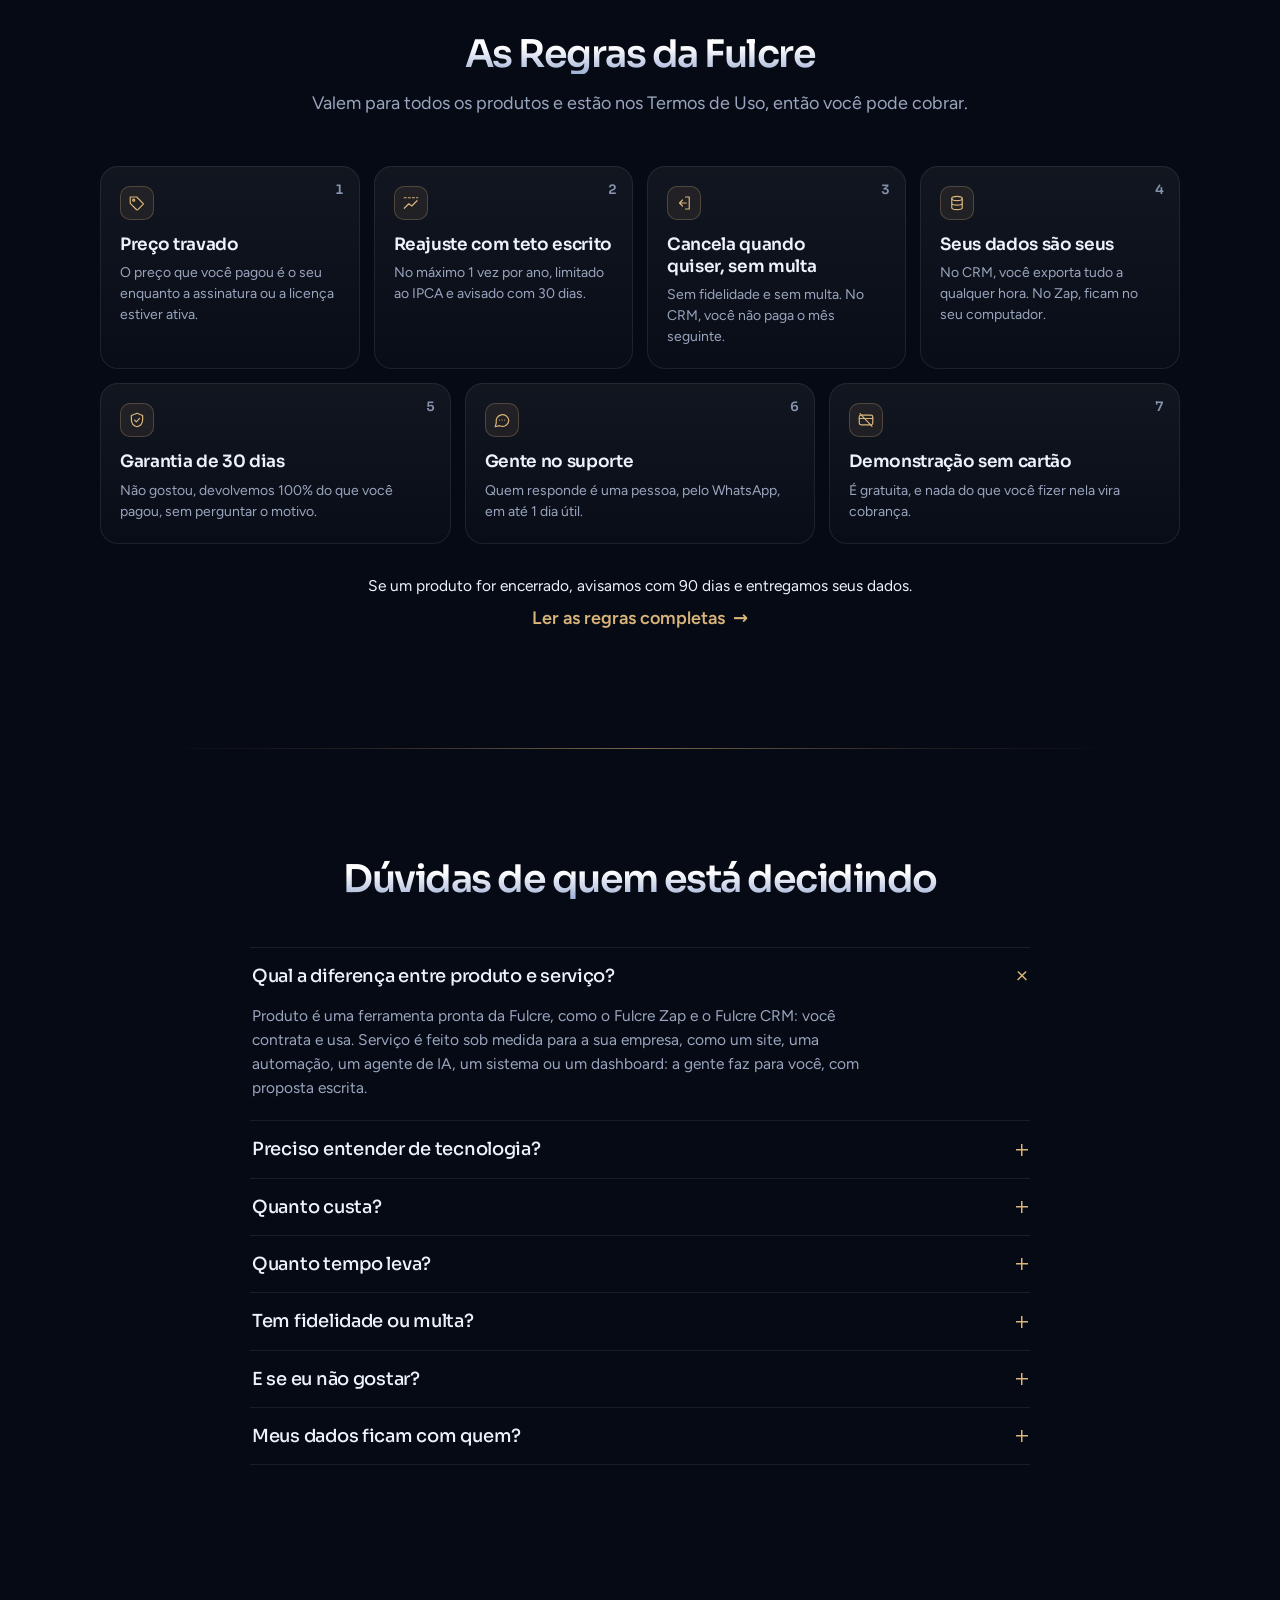
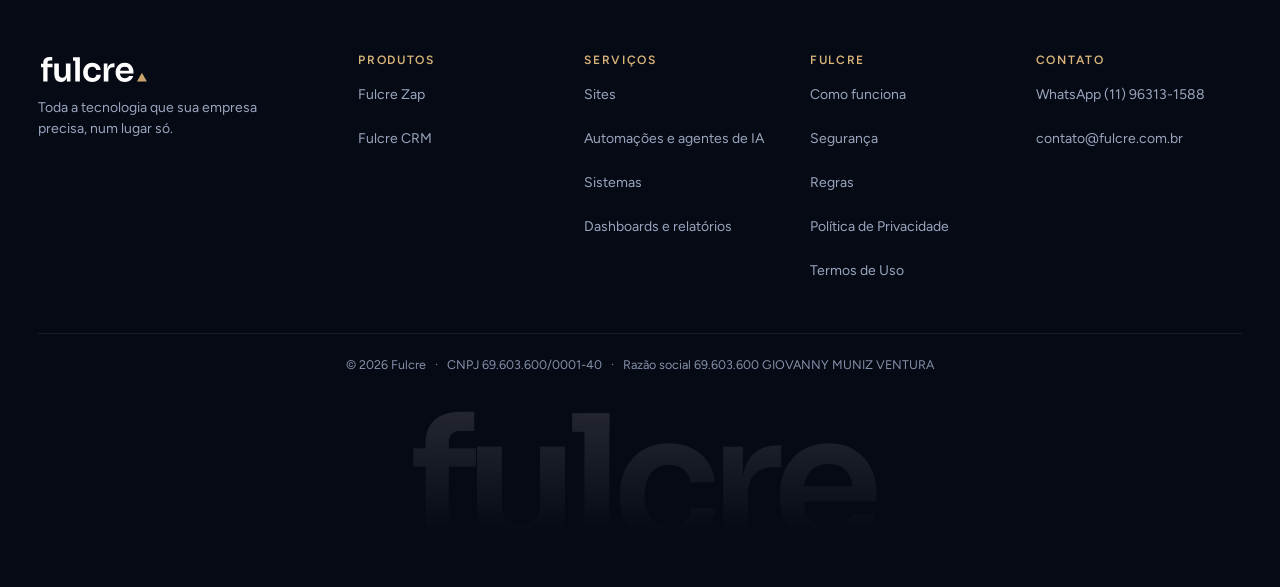
==== commit 971377f4: "Preview: frase do topo com quebra natural; divisoria sai em Duas formas e acima da faixa; parada per" ====
--- a/index.html
+++ b/index.html
@@ -25,7 +25,7 @@
 <link rel="manifest" href="/site.webmanifest">
 <link rel="preload" href="./assets/fonts/sora.woff2" as="font" type="font/woff2" crossorigin>
 <link rel="preload" href="./assets/fonts/figtree.woff2" as="font" type="font/woff2" crossorigin>
-<link rel="stylesheet" href="./assets/css/site.css?v=10">
+<link rel="stylesheet" href="./assets/css/site.css?v=11">
 <script type="application/ld+json">{"@context":"https://schema.org","@type":"Organization","name":"Fulcre","url":"https://fulcre.com.br/","logo":"https://fulcre.com.br/assets/img/fulcre-icone-512.png","email":"contato@fulcre.com.br","taxID":"69.603.600/0001-40"}</script>
 </head>
 <body>
--- a/assets/css/site.css
+++ b/assets/css/site.css
@@ -780,3 +780,10 @@
   .dia-box{--dur:3.5s}
   .dia>li:nth-child(2) .hora::before{animation-delay:.7s}.dia>li:nth-child(3) .hora::before{animation-delay:1.4s}.dia>li:nth-child(4) .hora::before{animation-delay:2.1s}.dia>li:nth-child(5) .hora::before{animation-delay:2.8s}
 }
+/* 27/11 parte 5 (pedido do dono) */
+/* Frase do topo: mesma largura, quebra natural e centralizada (sem equilibrar as linhas) */
+.hero .lede{text-wrap:wrap}
+/* Divisoria: sem linha onde a dobra ja tem as proprias linhas (Duas formas) e acima da faixa de ferramentas */
+main>section.sec+section.sec.ofertas::before,main>section.sec+section.sec.faixa::before{display:none}
+/* Divisoria parada (sem o brilho correndo) quando encosta em bloco animado: hub, faixa, cadeado, dia a dia */
+main>section.sec+section.sec.sobre::before,main>section.sec+section.sec.como::before,main>section.sec+section.sec.seguranca::before,main>section.sec+section.sec.resultados::before,main>section.sec+section.sec.calc-sec::before{animation:none;background:linear-gradient(90deg,transparent,rgba(217,180,122,.12) 22%,rgba(217,180,122,.45) 50%,rgba(217,180,122,.12) 78%,transparent)}
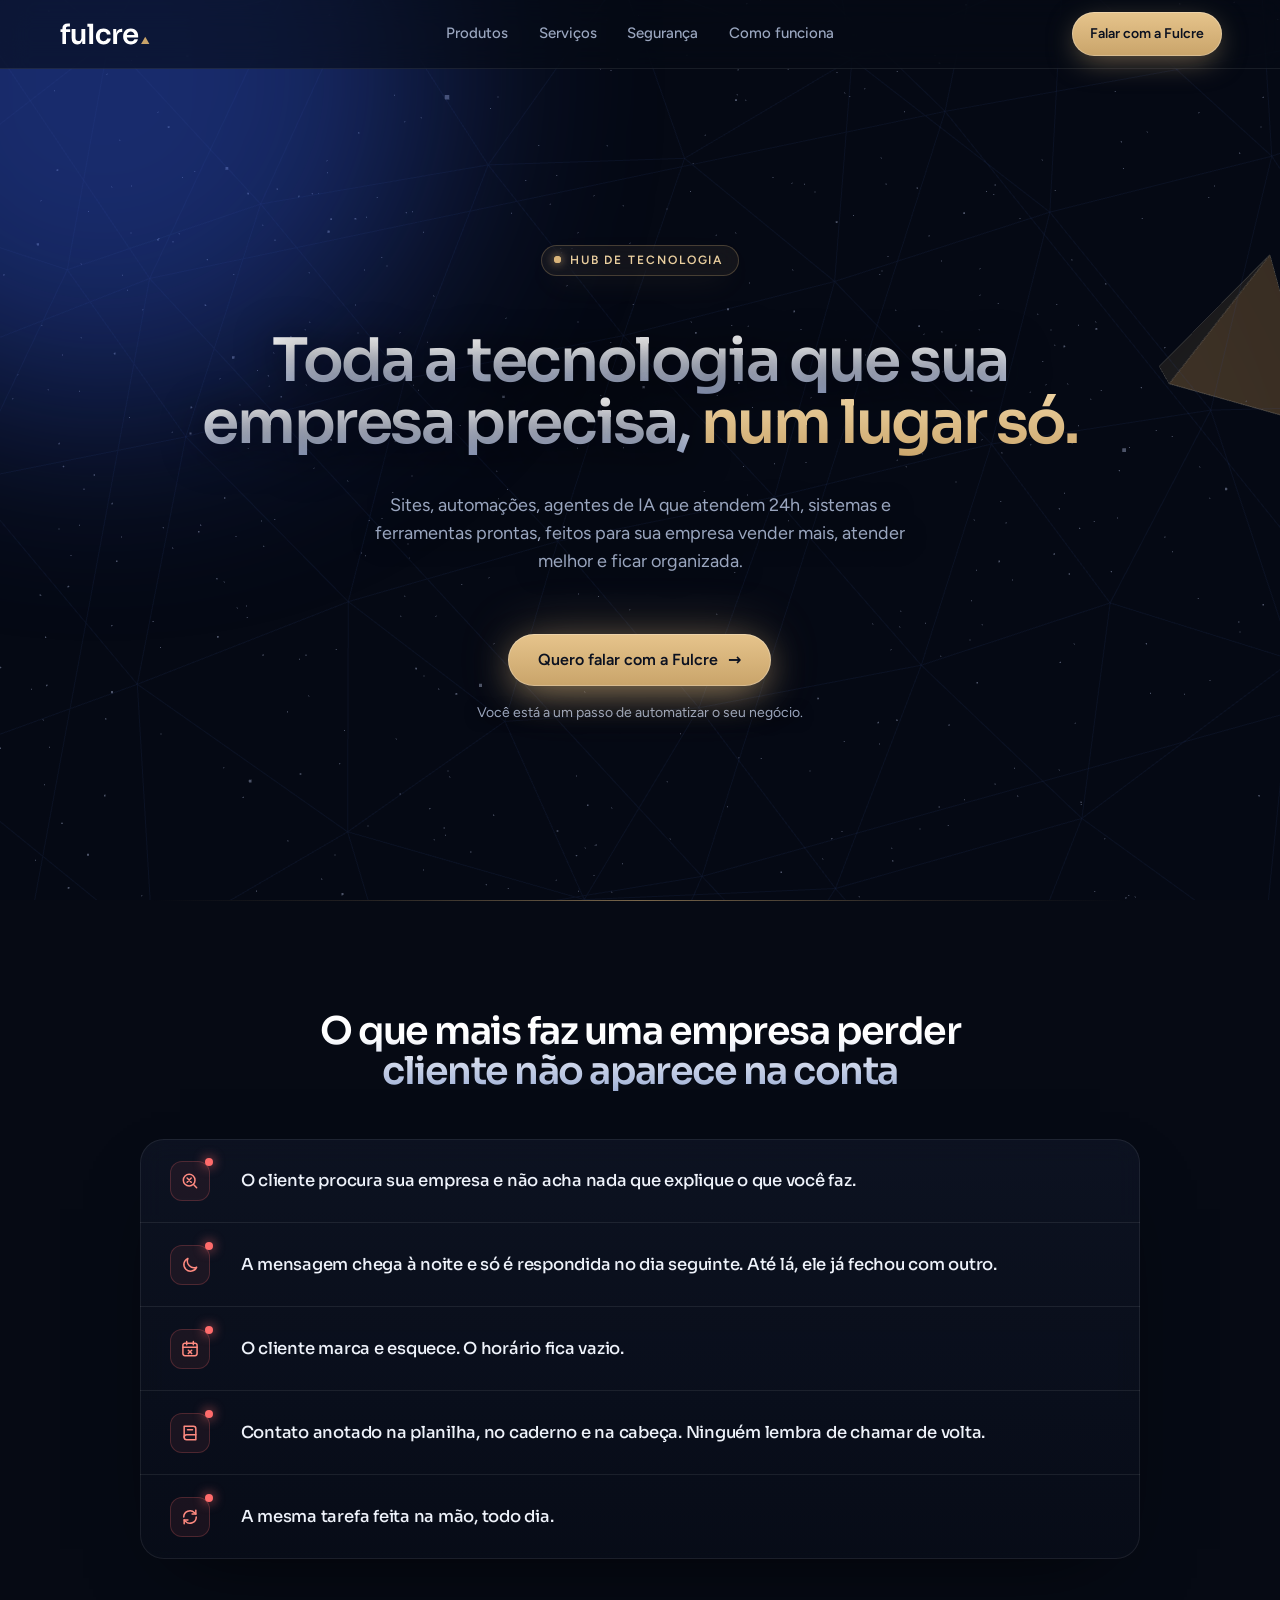
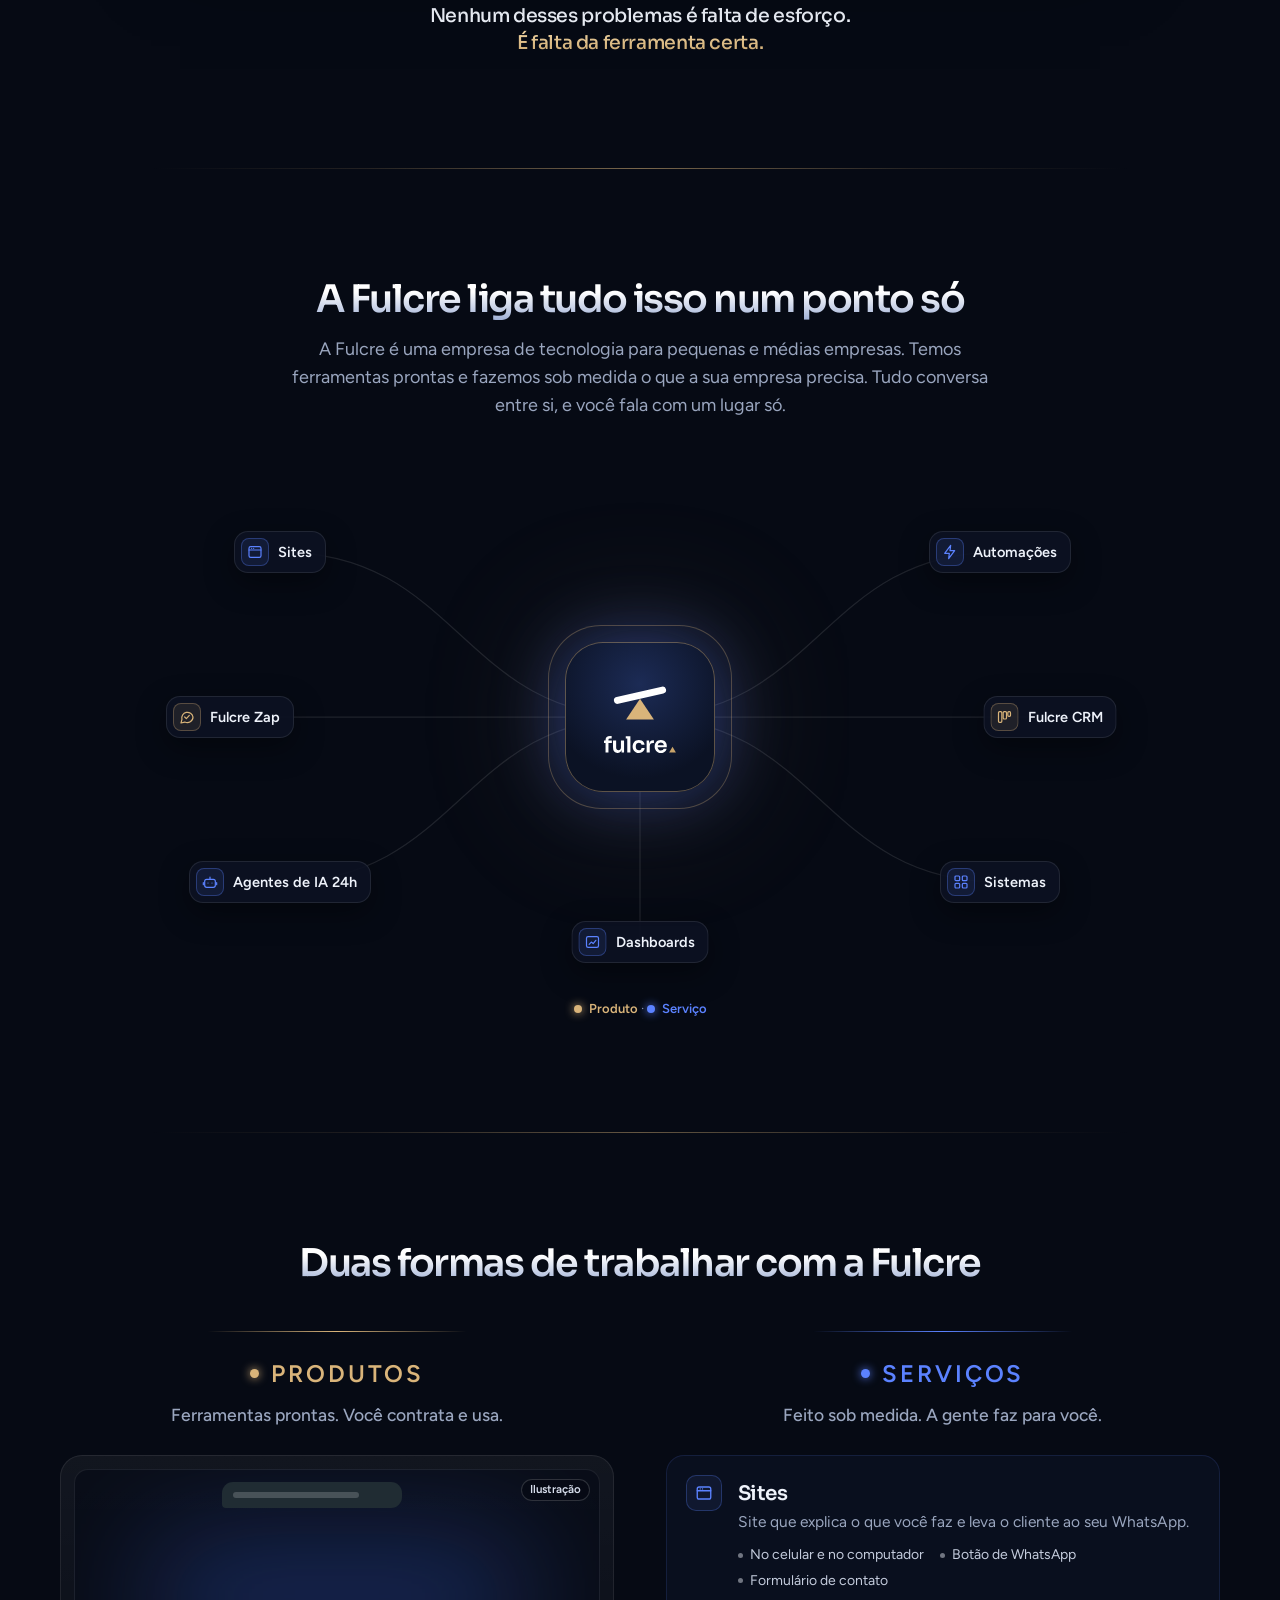
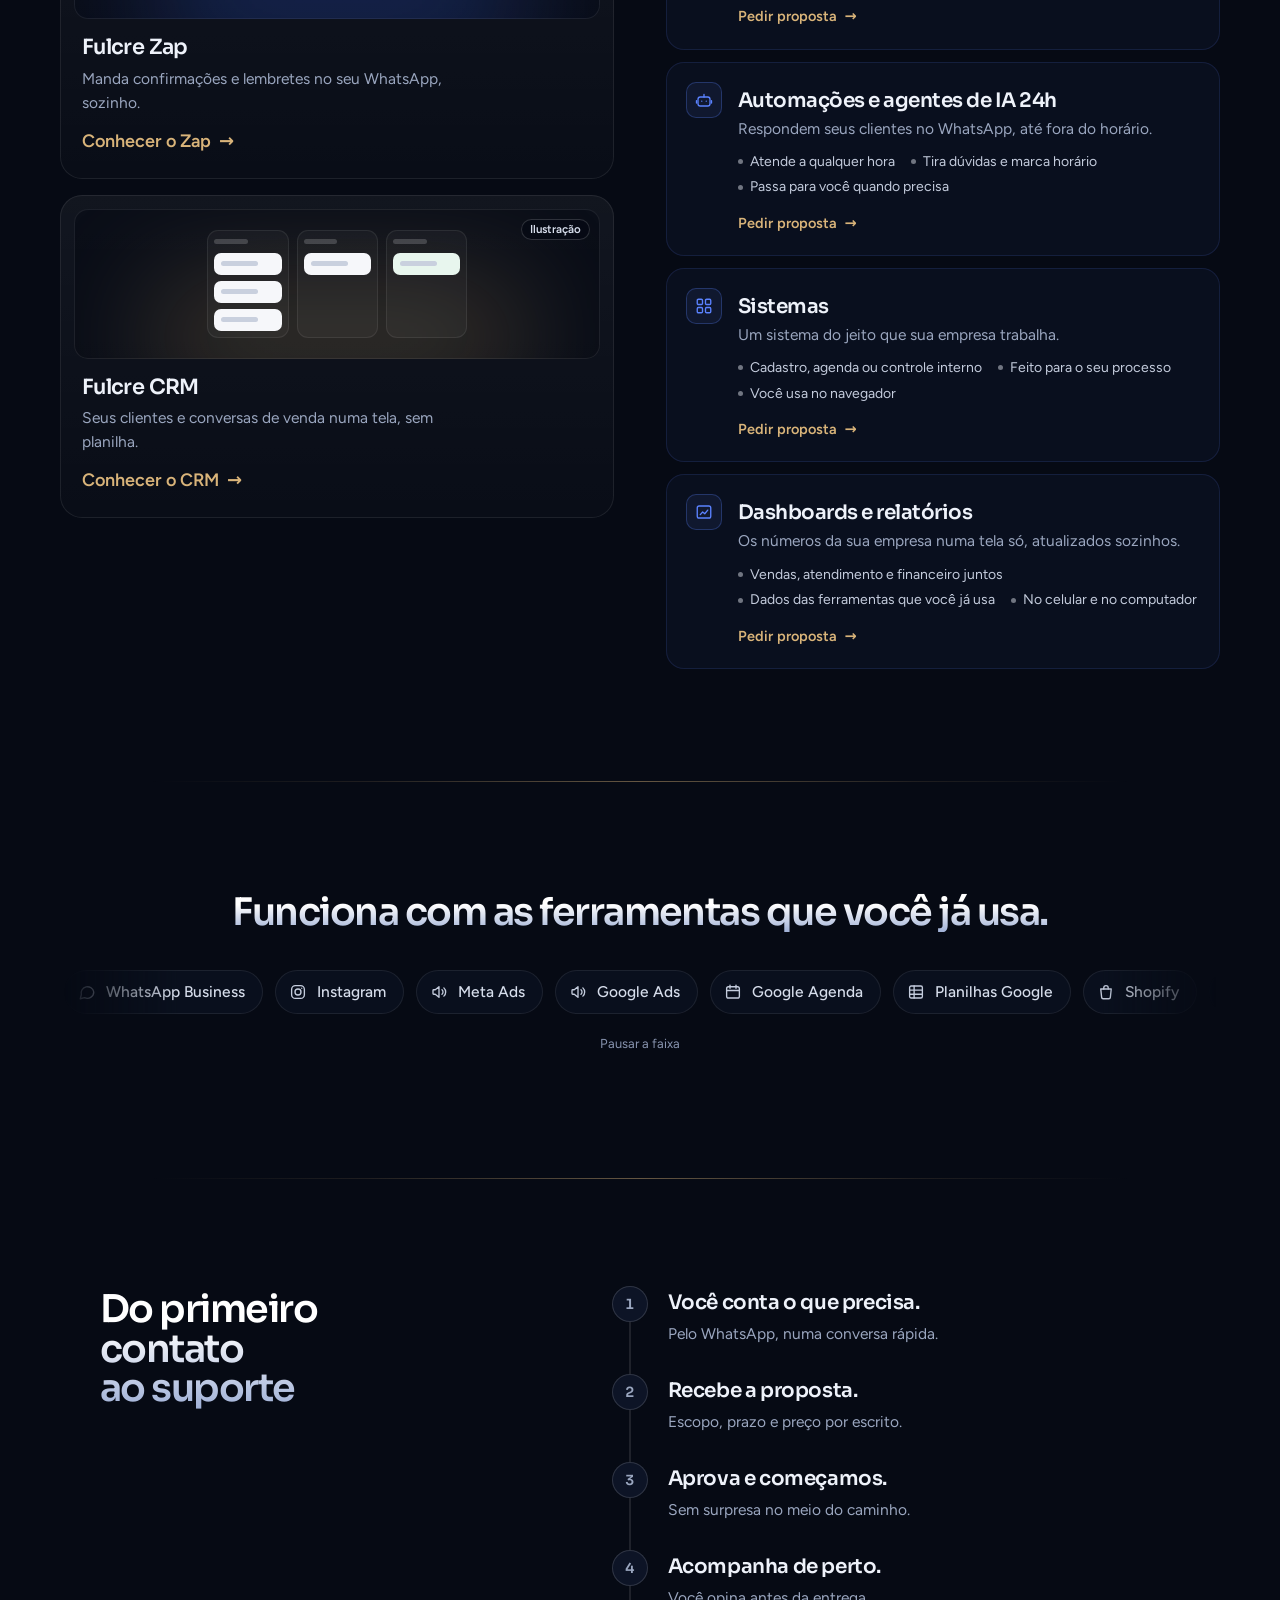
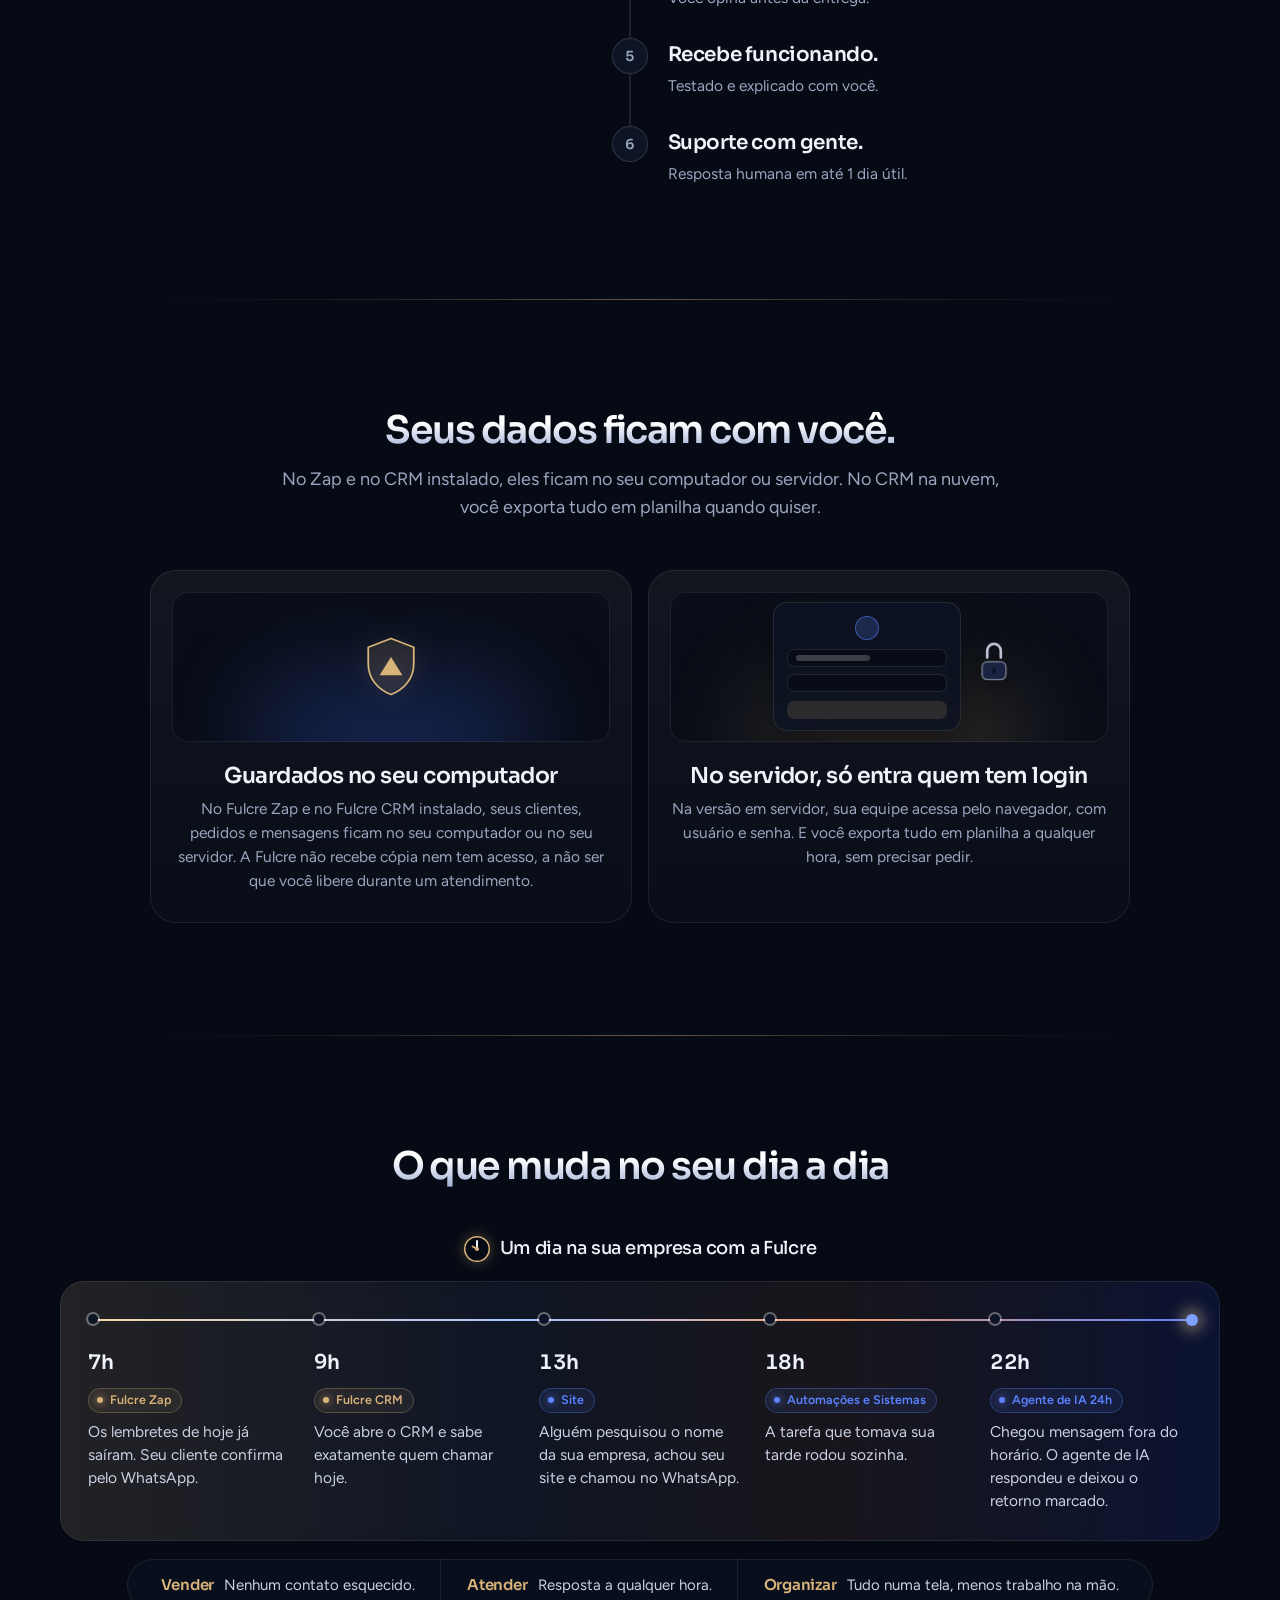
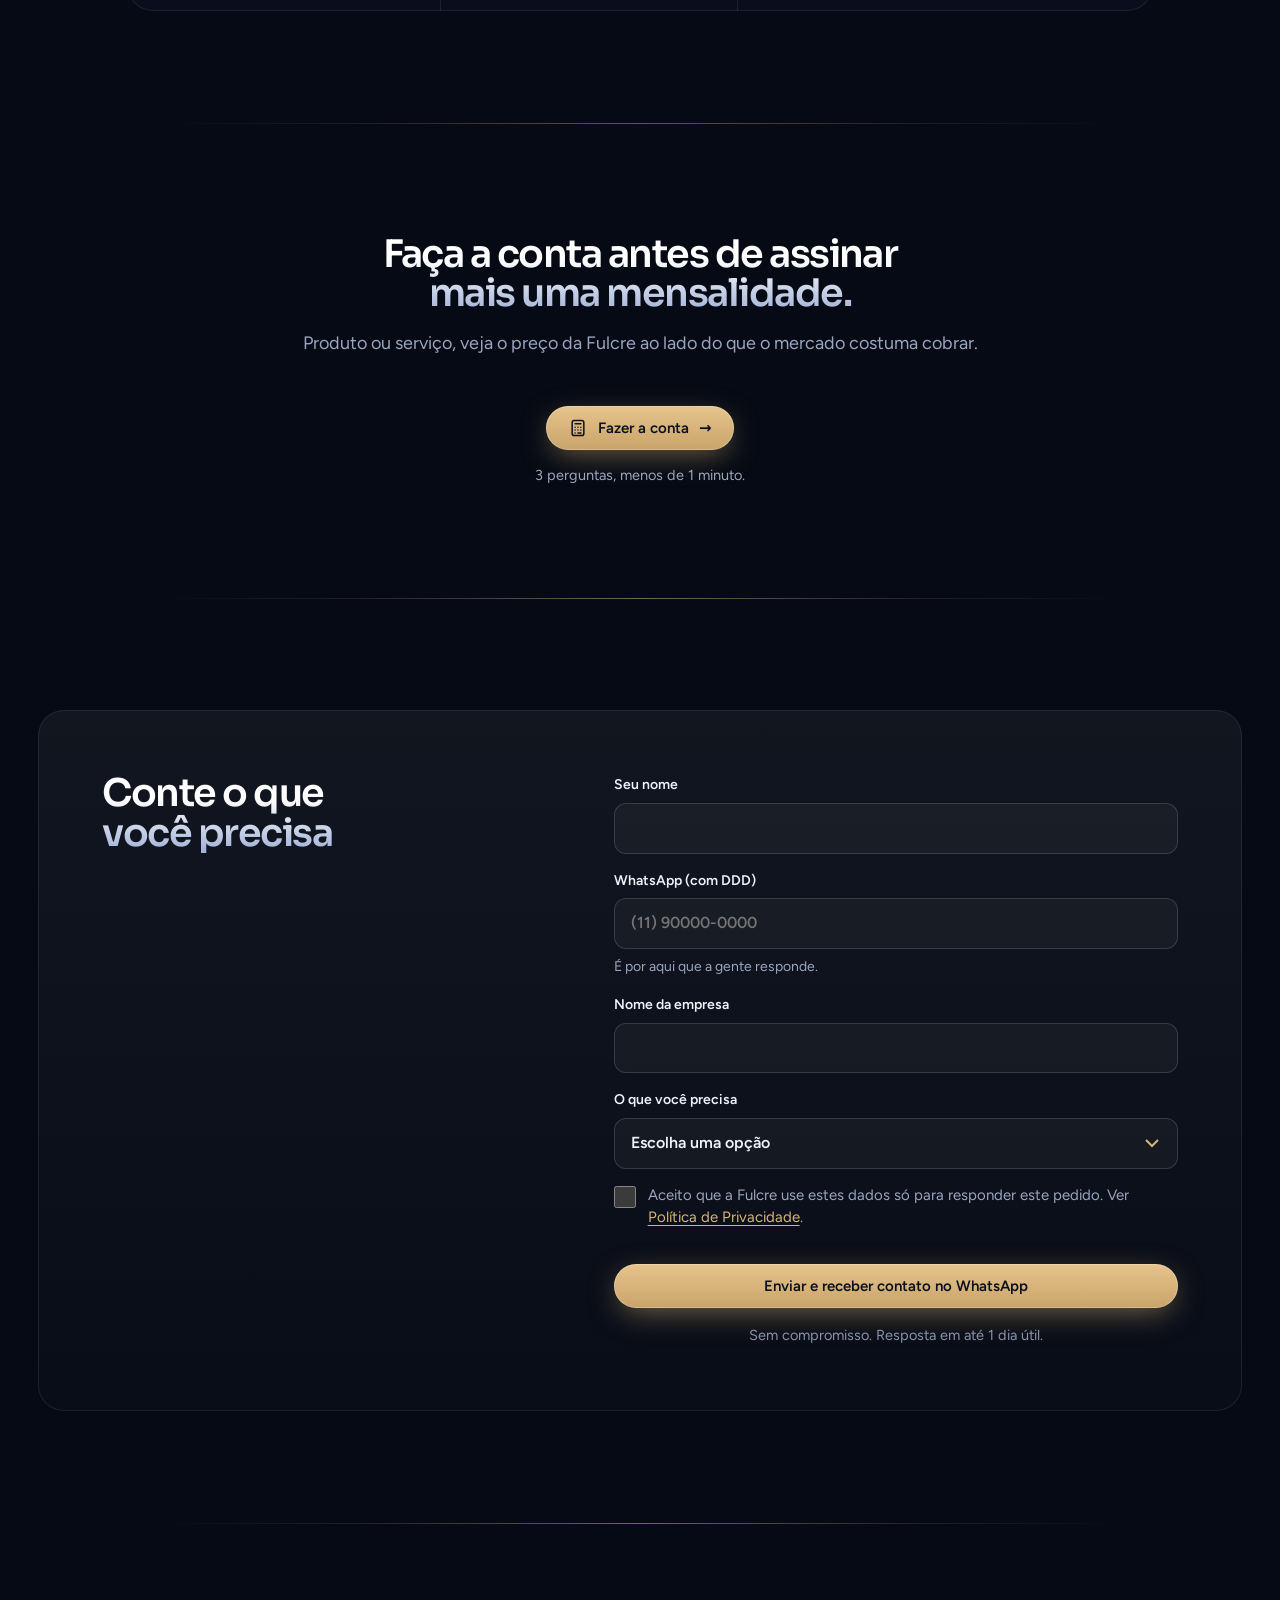
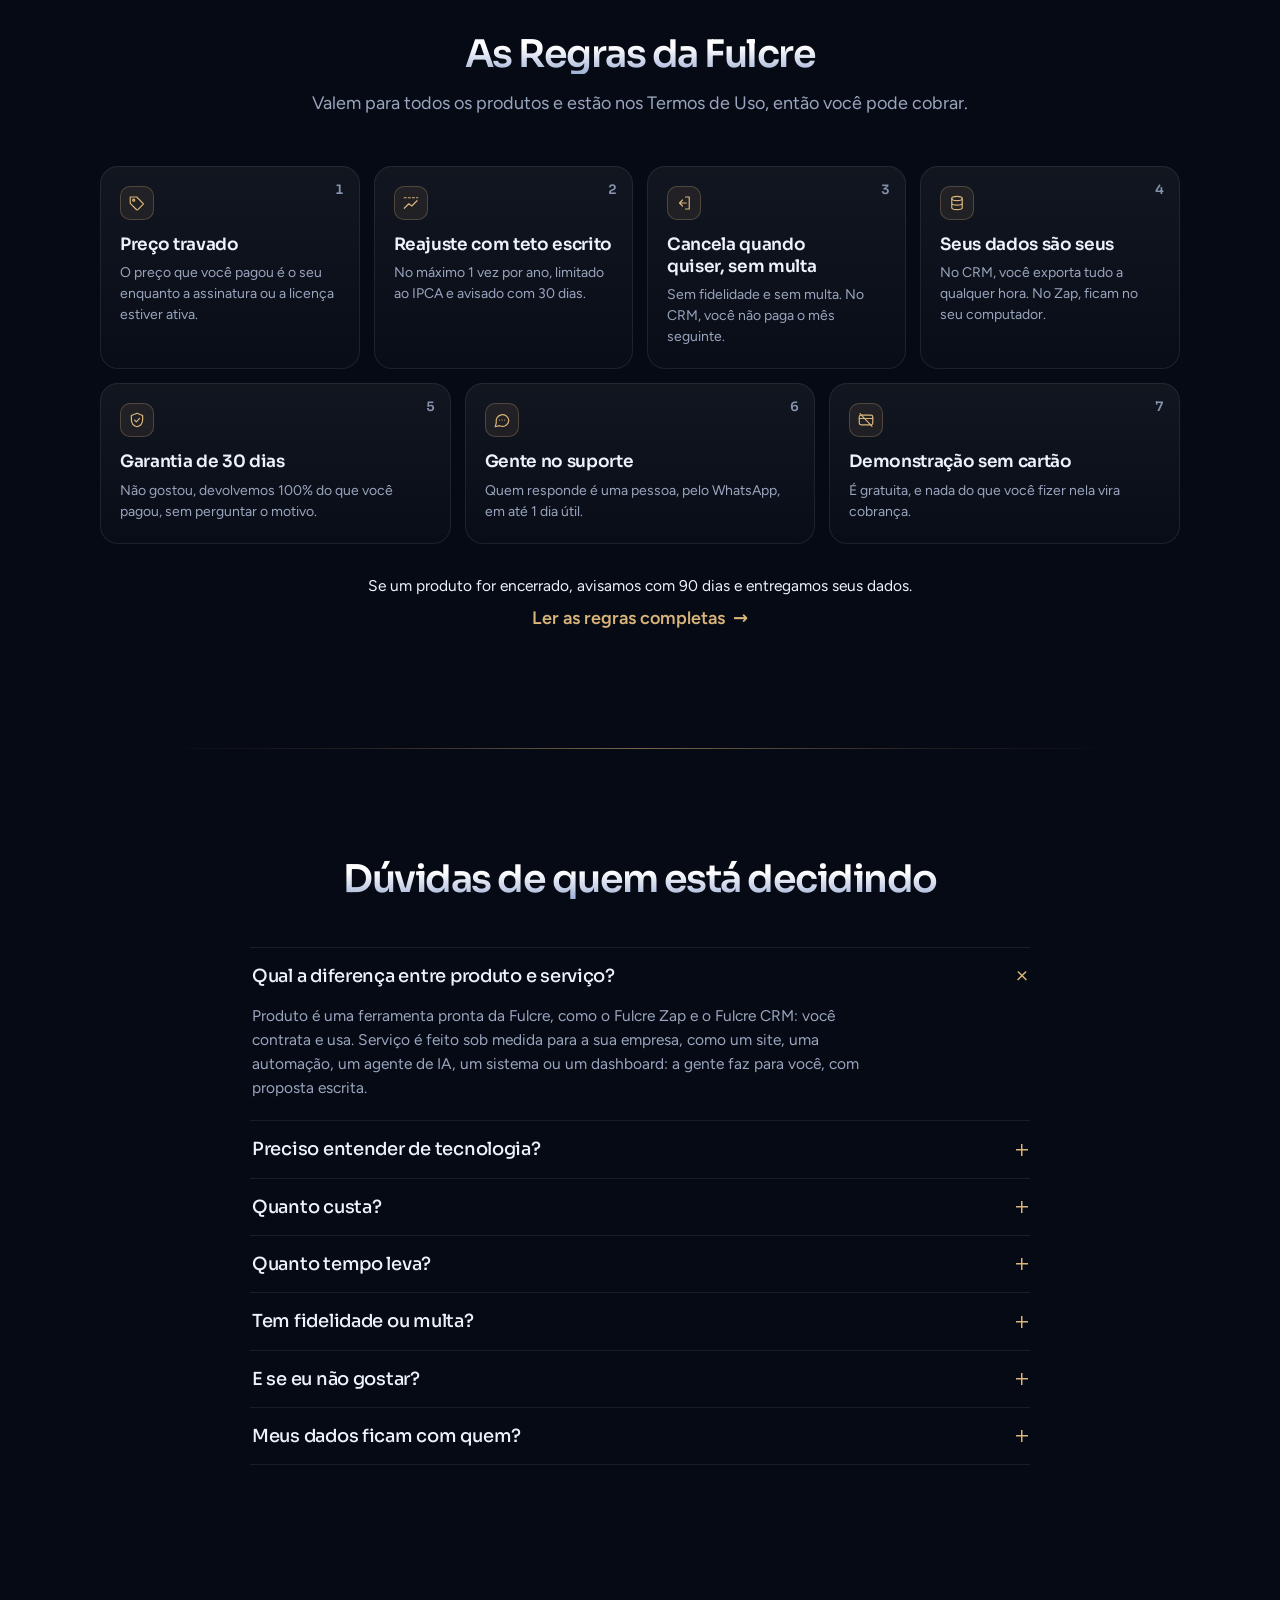
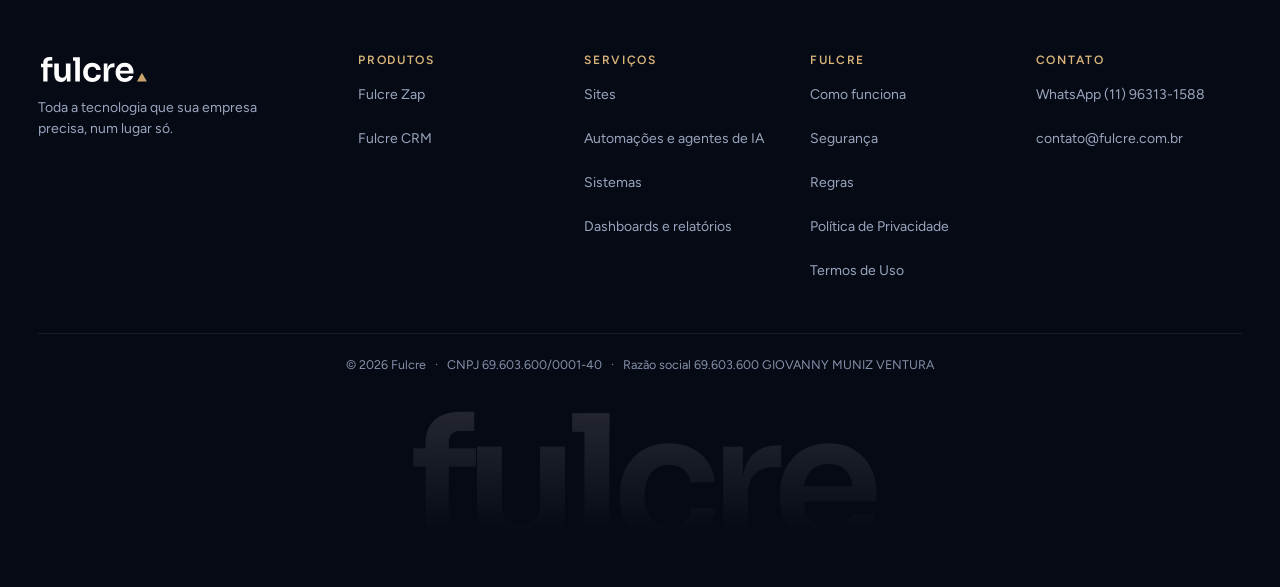
==== commit 91fd1130: "Preview: divisoria com brilho acima do hub; parada depois do hub e acima da faixa" ====
--- a/index.html
+++ b/index.html
@@ -25,7 +25,7 @@
 <link rel="manifest" href="/site.webmanifest">
 <link rel="preload" href="./assets/fonts/sora.woff2" as="font" type="font/woff2" crossorigin>
 <link rel="preload" href="./assets/fonts/figtree.woff2" as="font" type="font/woff2" crossorigin>
-<link rel="stylesheet" href="./assets/css/site.css?v=11">
+<link rel="stylesheet" href="./assets/css/site.css?v=12">
 <script type="application/ld+json">{"@context":"https://schema.org","@type":"Organization","name":"Fulcre","url":"https://fulcre.com.br/","logo":"https://fulcre.com.br/assets/img/fulcre-icone-512.png","email":"contato@fulcre.com.br","taxID":"69.603.600/0001-40"}</script>
 </head>
 <body>
--- a/assets/css/site.css
+++ b/assets/css/site.css
@@ -787,3 +787,7 @@
 main>section.sec+section.sec.ofertas::before,main>section.sec+section.sec.faixa::before{display:none}
 /* Divisoria parada (sem o brilho correndo) quando encosta em bloco animado: hub, faixa, cadeado, dia a dia */
 main>section.sec+section.sec.sobre::before,main>section.sec+section.sec.como::before,main>section.sec+section.sec.seguranca::before,main>section.sec+section.sec.resultados::before,main>section.sec+section.sec.calc-sec::before{animation:none;background:linear-gradient(90deg,transparent,rgba(217,180,122,.12) 22%,rgba(217,180,122,.45) 50%,rgba(217,180,122,.12) 78%,transparent)}
+/* 27/11 parte 6 (pedido do dono): padrao unico = fio dourado que some nas pontas.
+   Com brilho correndo onde o entorno e calmo; parado onde encosta em animacao. */
+main>section.sec+section.sec.sobre::before{animation:fioLuz 7s cubic-bezier(.45,0,.25,1) infinite;background:linear-gradient(90deg,transparent,rgba(255,240,210,.95),transparent) no-repeat -50% 0/28% 100%,linear-gradient(90deg,transparent,rgba(217,180,122,.14) 22%,rgba(217,180,122,.55) 50%,rgba(217,180,122,.14) 78%,transparent)}
+main>section.sec+section.sec.ofertas::before,main>section.sec+section.sec.faixa::before{display:block;animation:none;background:linear-gradient(90deg,transparent,rgba(217,180,122,.12) 22%,rgba(217,180,122,.45) 50%,rgba(217,180,122,.12) 78%,transparent)}
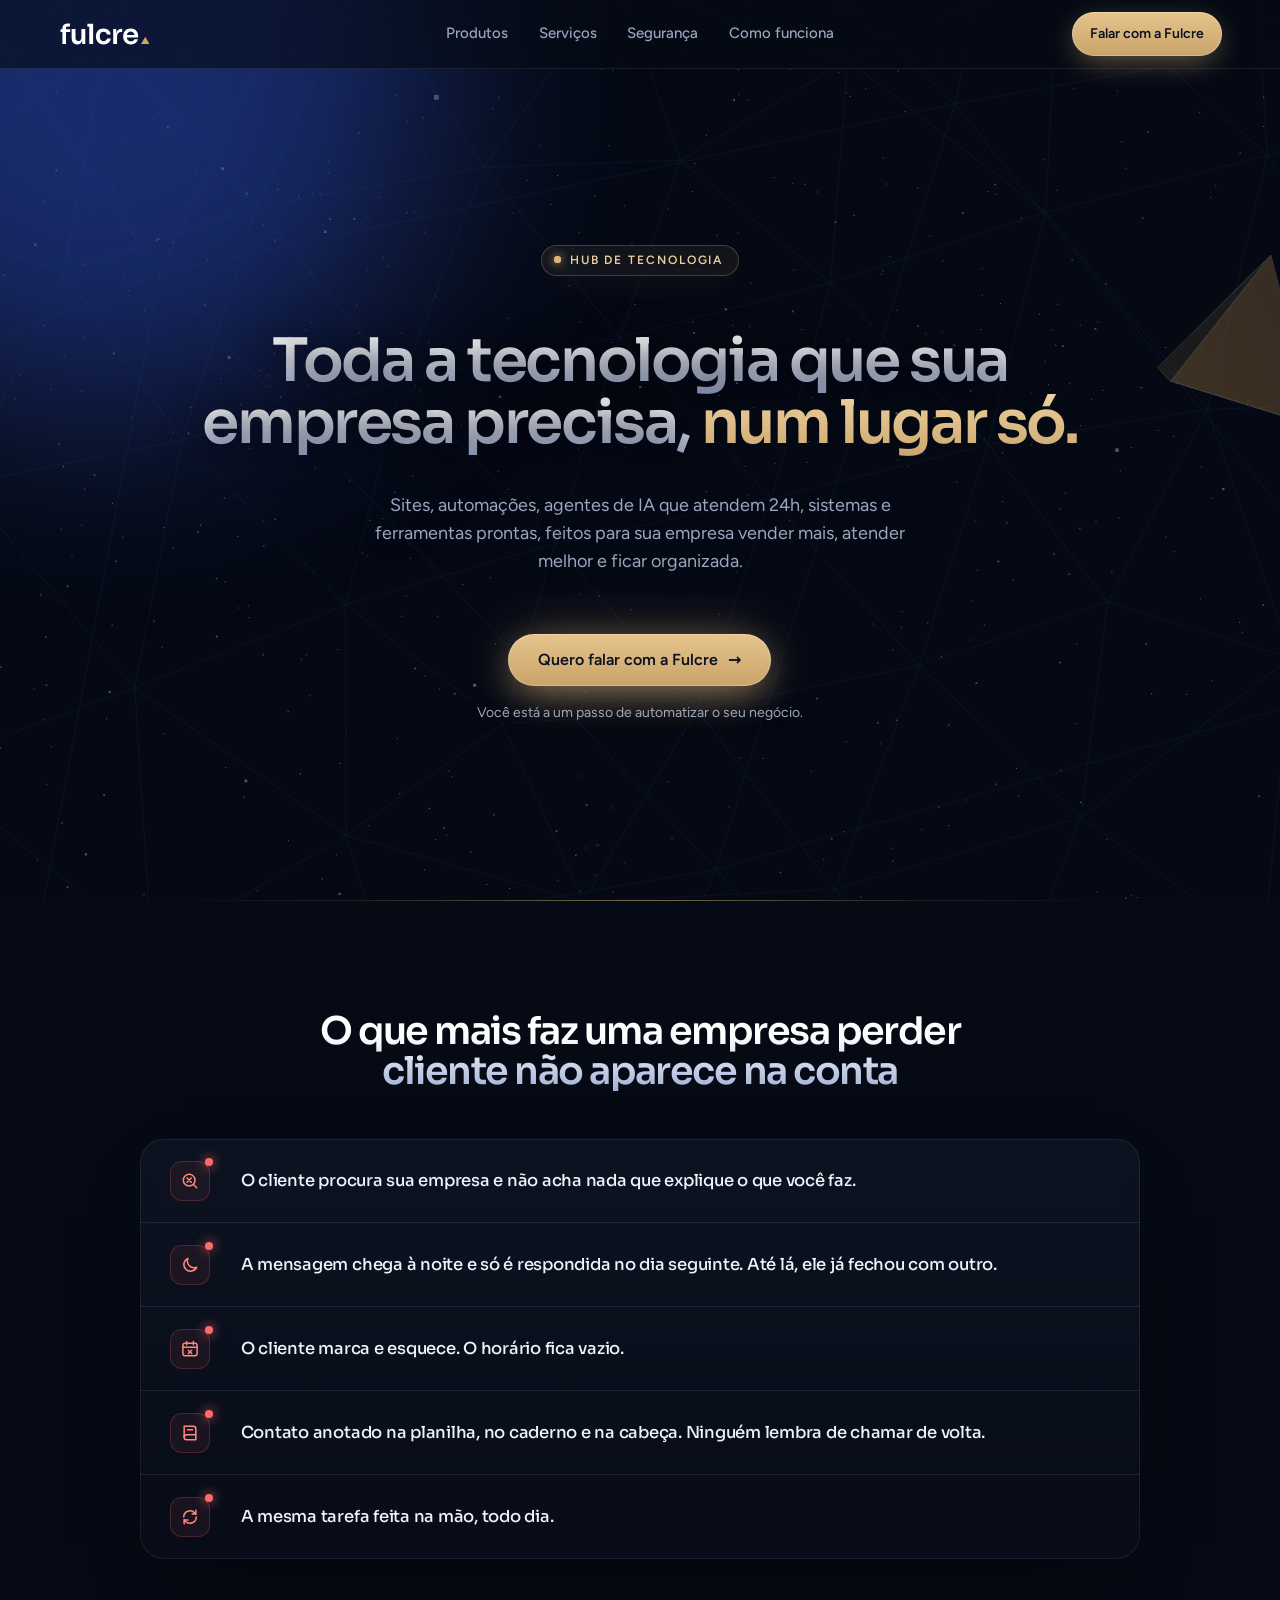
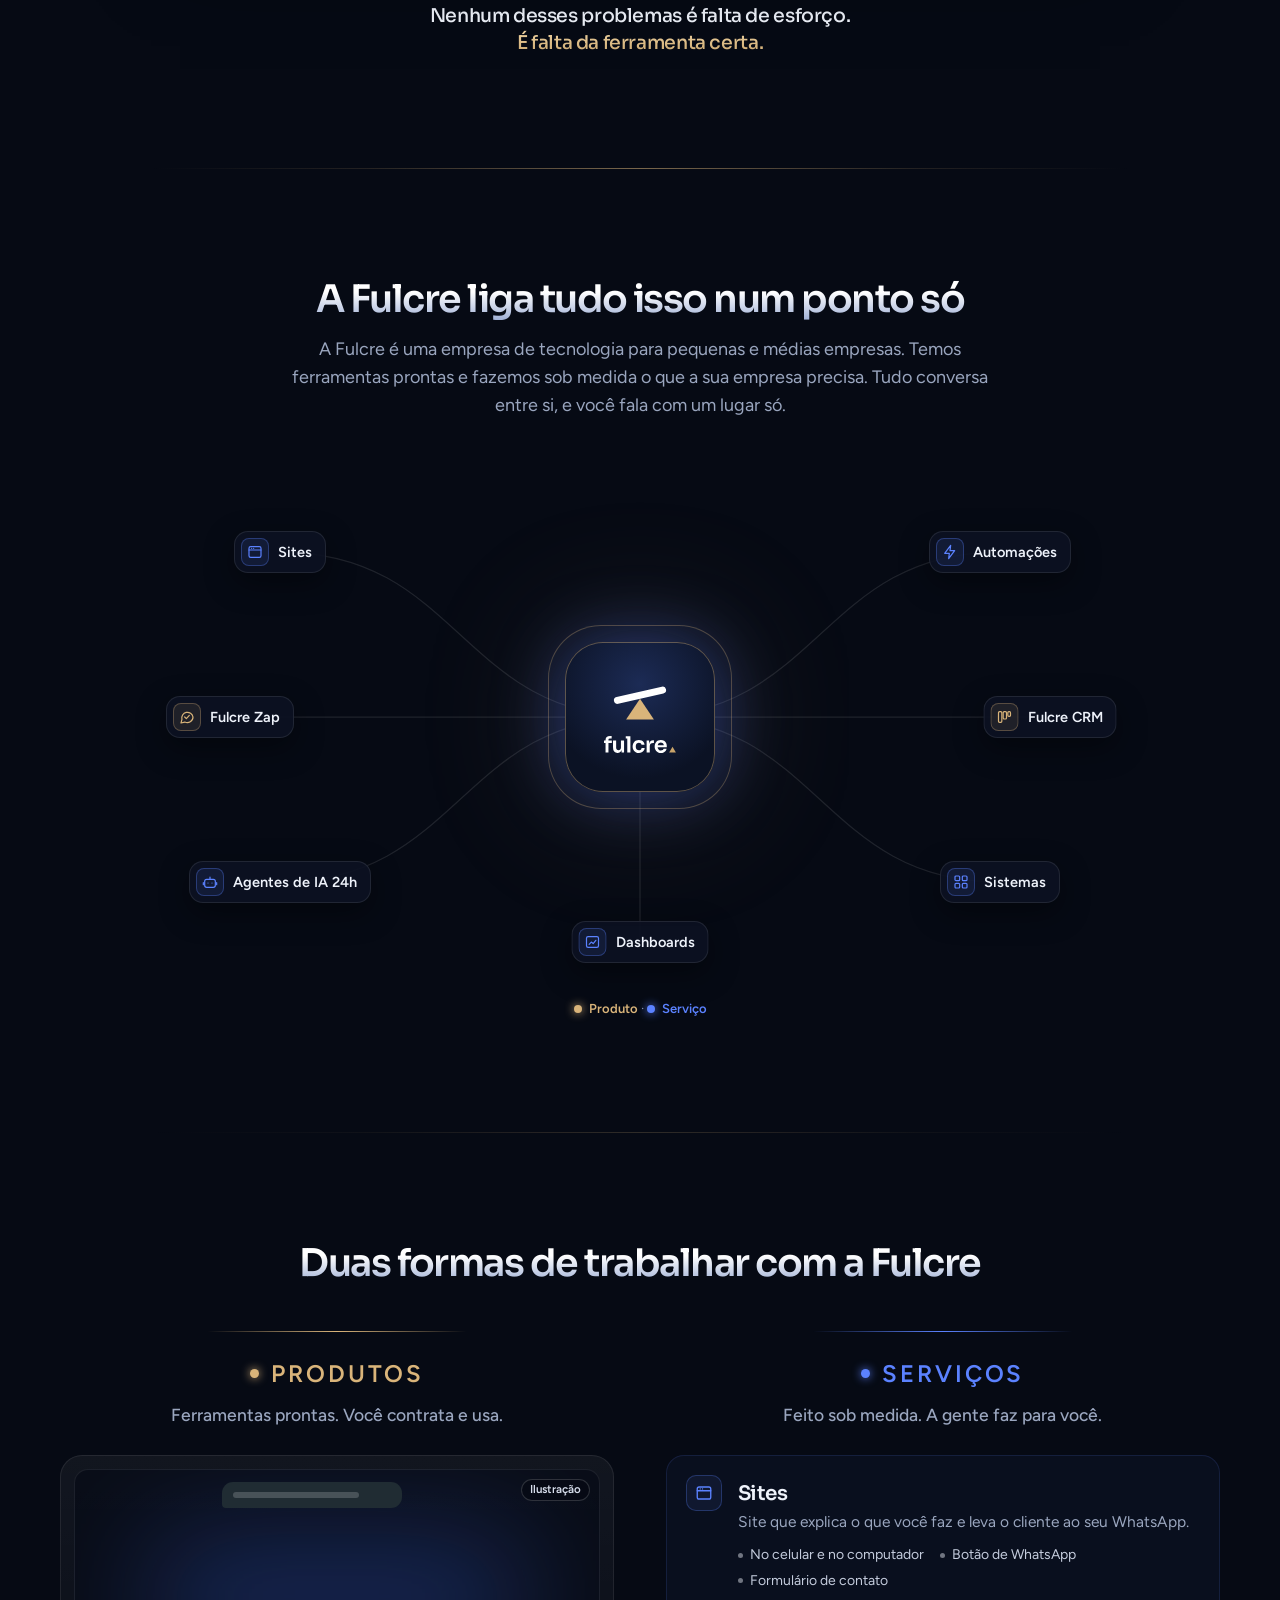
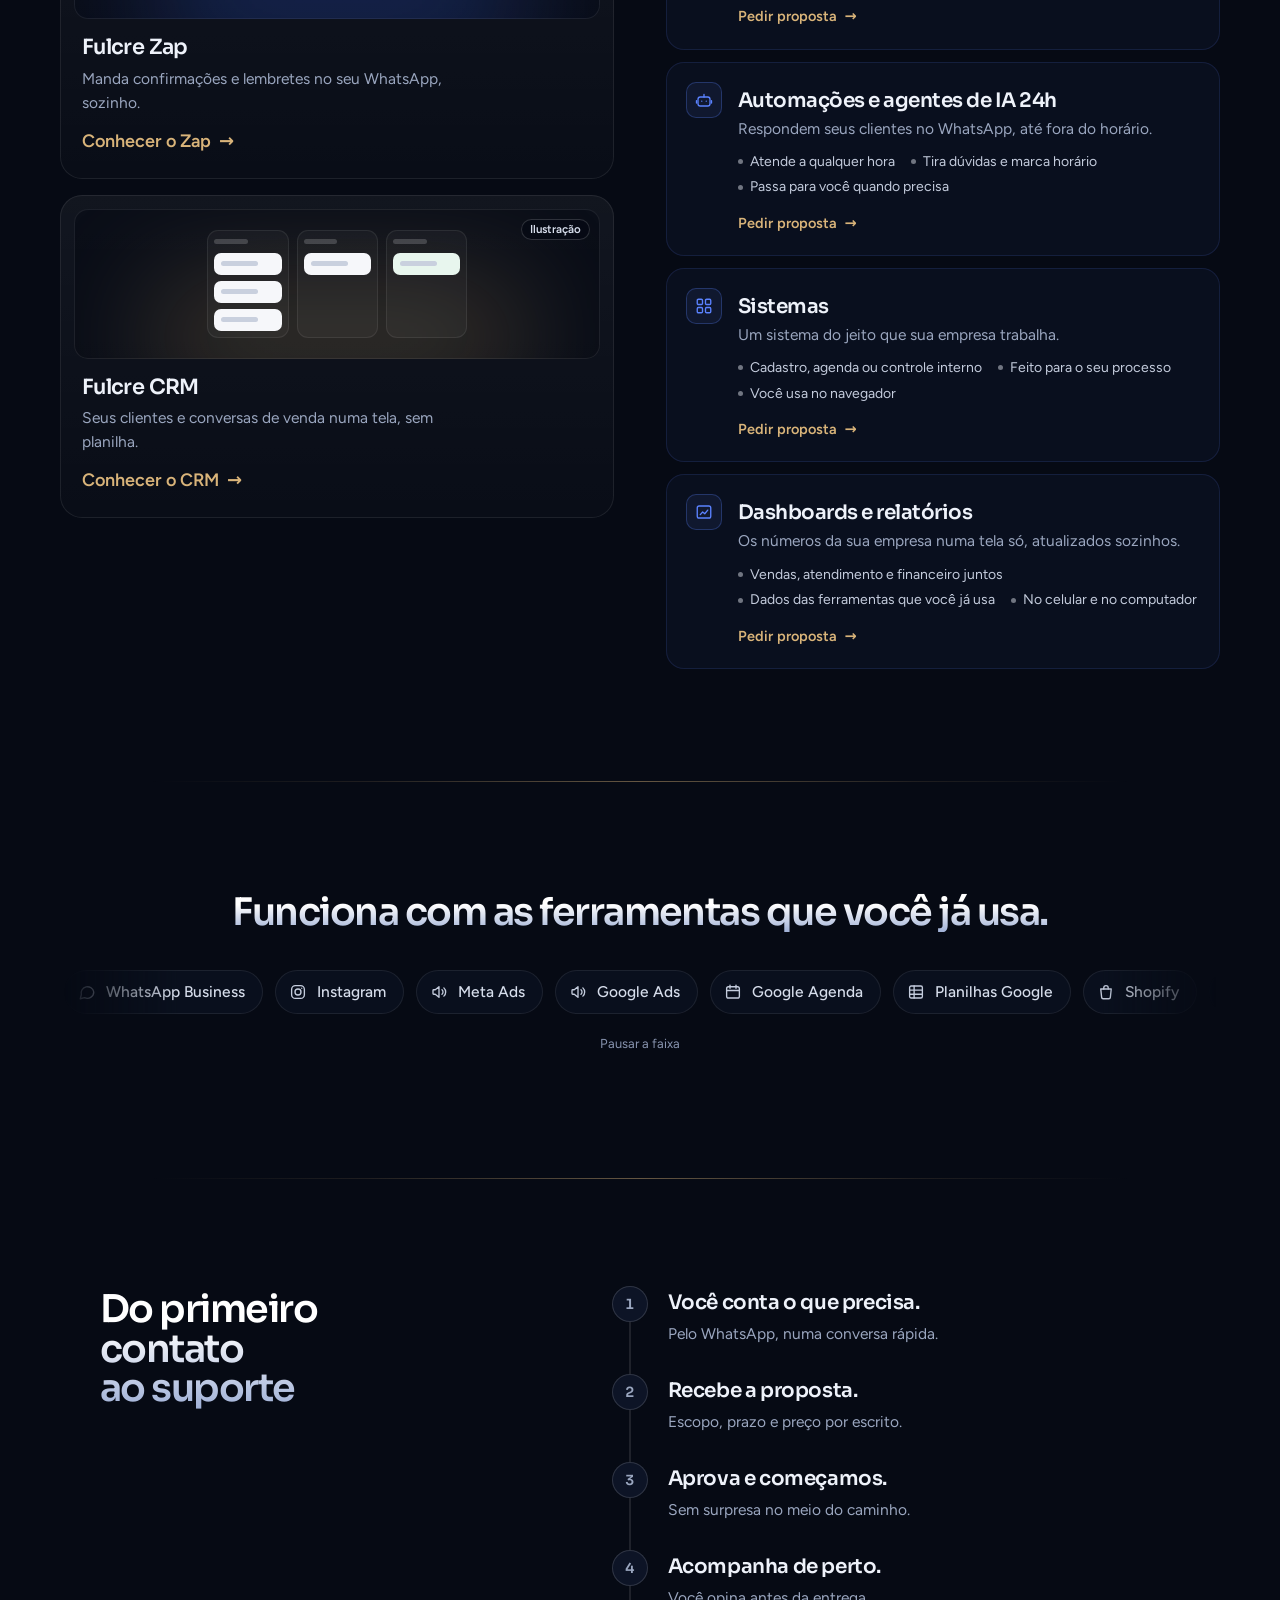
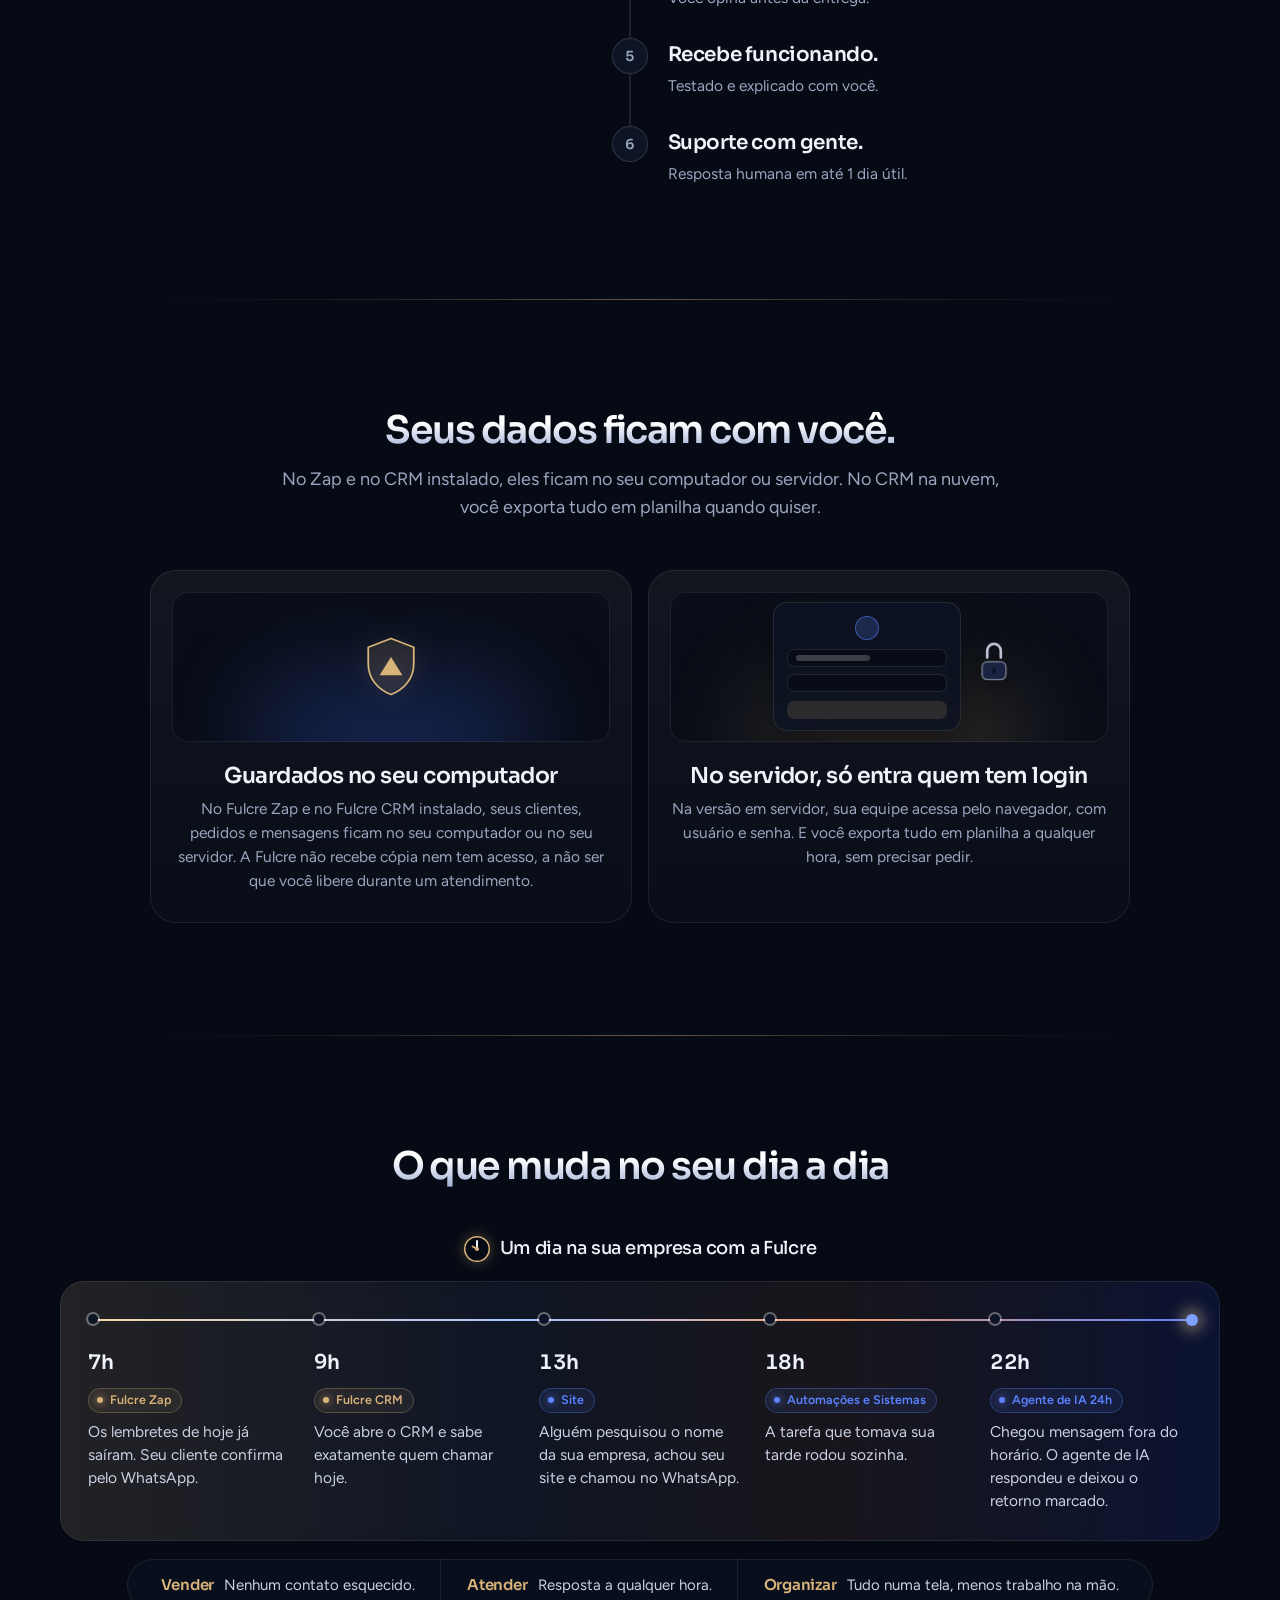
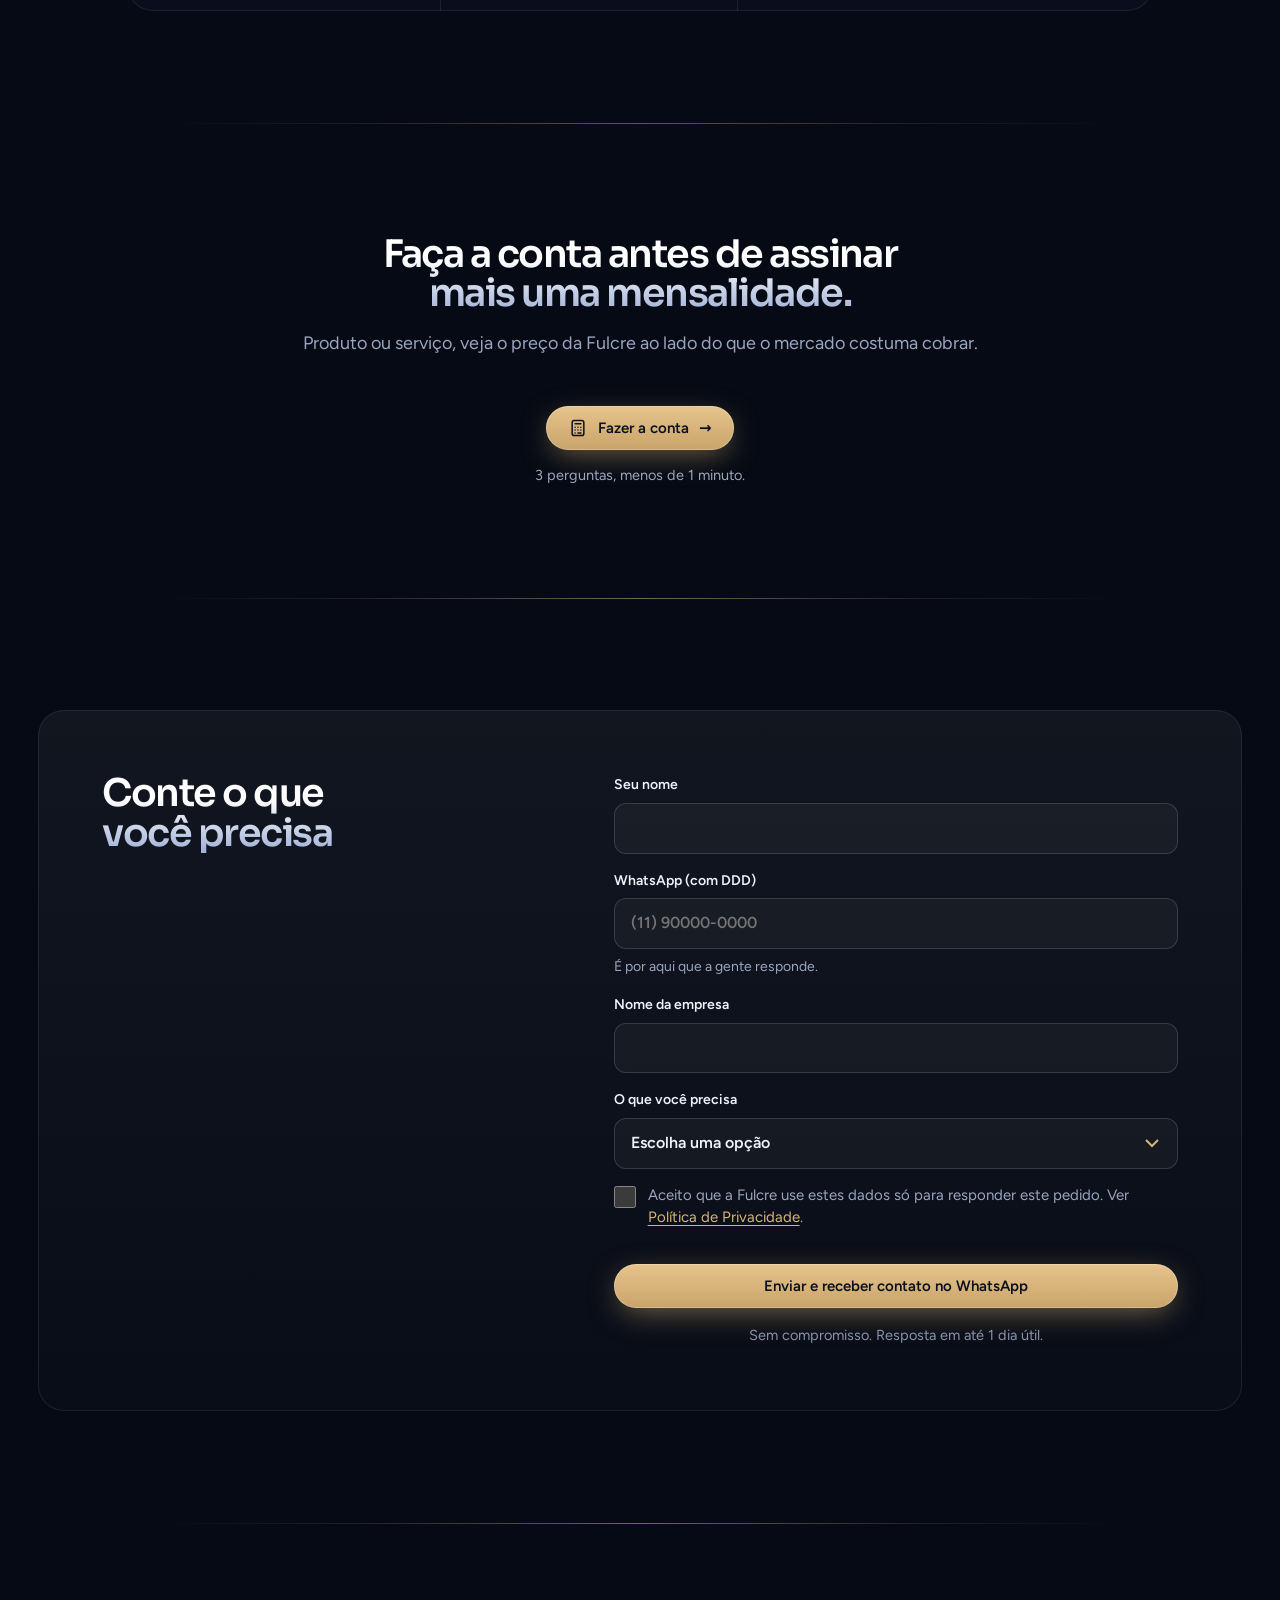
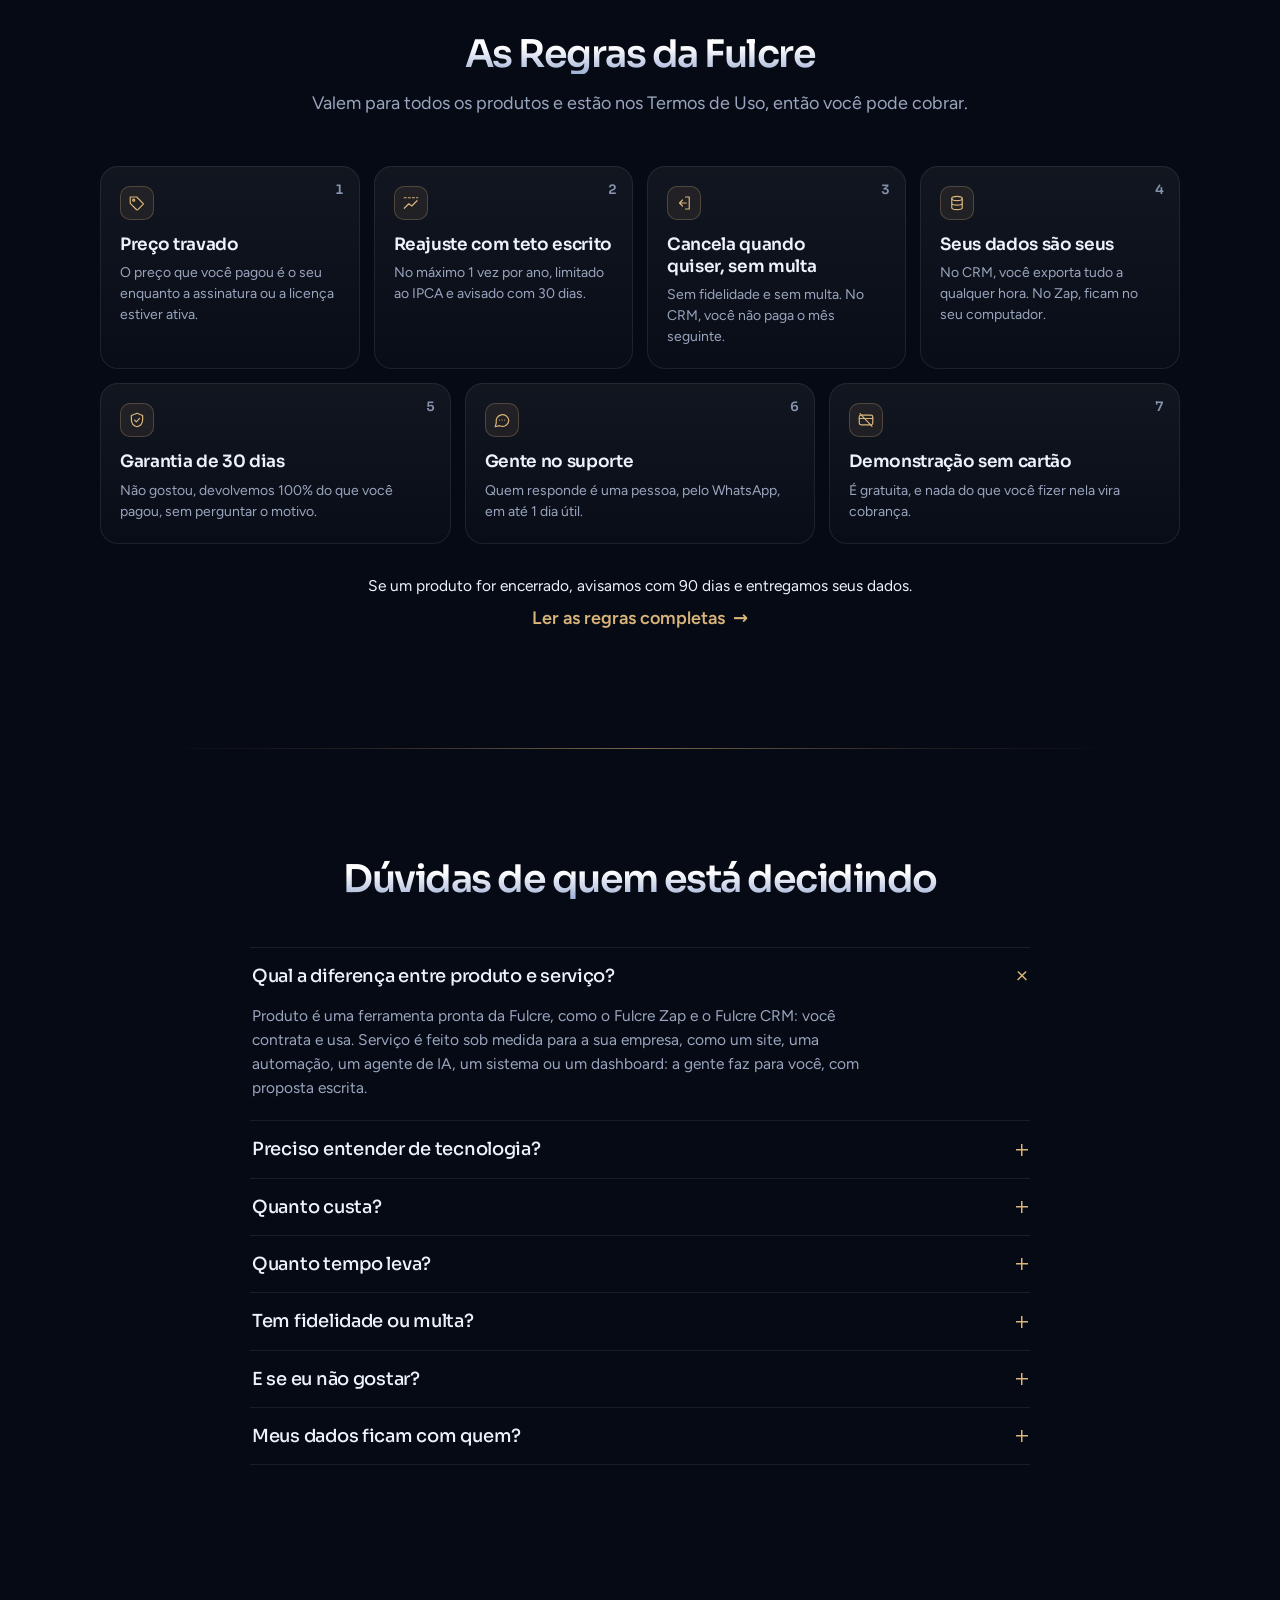
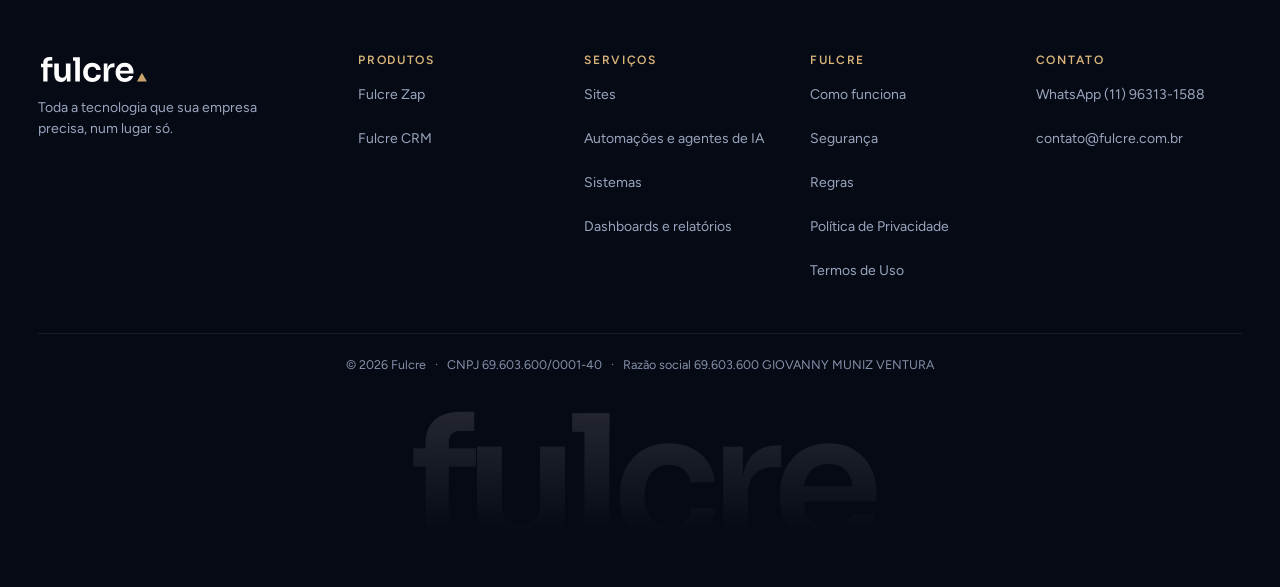
==== commit 4362f556: "Preview: fio depois do hub mais transparente" ====
--- a/index.html
+++ b/index.html
@@ -25,7 +25,7 @@
 <link rel="manifest" href="/site.webmanifest">
 <link rel="preload" href="./assets/fonts/sora.woff2" as="font" type="font/woff2" crossorigin>
 <link rel="preload" href="./assets/fonts/figtree.woff2" as="font" type="font/woff2" crossorigin>
-<link rel="stylesheet" href="./assets/css/site.css?v=12">
+<link rel="stylesheet" href="./assets/css/site.css?v=13">
 <script type="application/ld+json">{"@context":"https://schema.org","@type":"Organization","name":"Fulcre","url":"https://fulcre.com.br/","logo":"https://fulcre.com.br/assets/img/fulcre-icone-512.png","email":"contato@fulcre.com.br","taxID":"69.603.600/0001-40"}</script>
 </head>
 <body>
--- a/assets/css/site.css
+++ b/assets/css/site.css
@@ -791,3 +791,5 @@
    Com brilho correndo onde o entorno e calmo; parado onde encosta em animacao. */
 main>section.sec+section.sec.sobre::before{animation:fioLuz 7s cubic-bezier(.45,0,.25,1) infinite;background:linear-gradient(90deg,transparent,rgba(255,240,210,.95),transparent) no-repeat -50% 0/28% 100%,linear-gradient(90deg,transparent,rgba(217,180,122,.14) 22%,rgba(217,180,122,.55) 50%,rgba(217,180,122,.14) 78%,transparent)}
 main>section.sec+section.sec.ofertas::before,main>section.sec+section.sec.faixa::before{display:block;animation:none;background:linear-gradient(90deg,transparent,rgba(217,180,122,.12) 22%,rgba(217,180,122,.45) 50%,rgba(217,180,122,.12) 78%,transparent)}
+/* 27/11 parte 7: fio depois do hub (Duas formas) mais transparente, para nao competir */
+main>section.sec+section.sec.ofertas::before{background:linear-gradient(90deg,transparent,rgba(217,180,122,.05) 22%,rgba(217,180,122,.2) 50%,rgba(217,180,122,.05) 78%,transparent)}
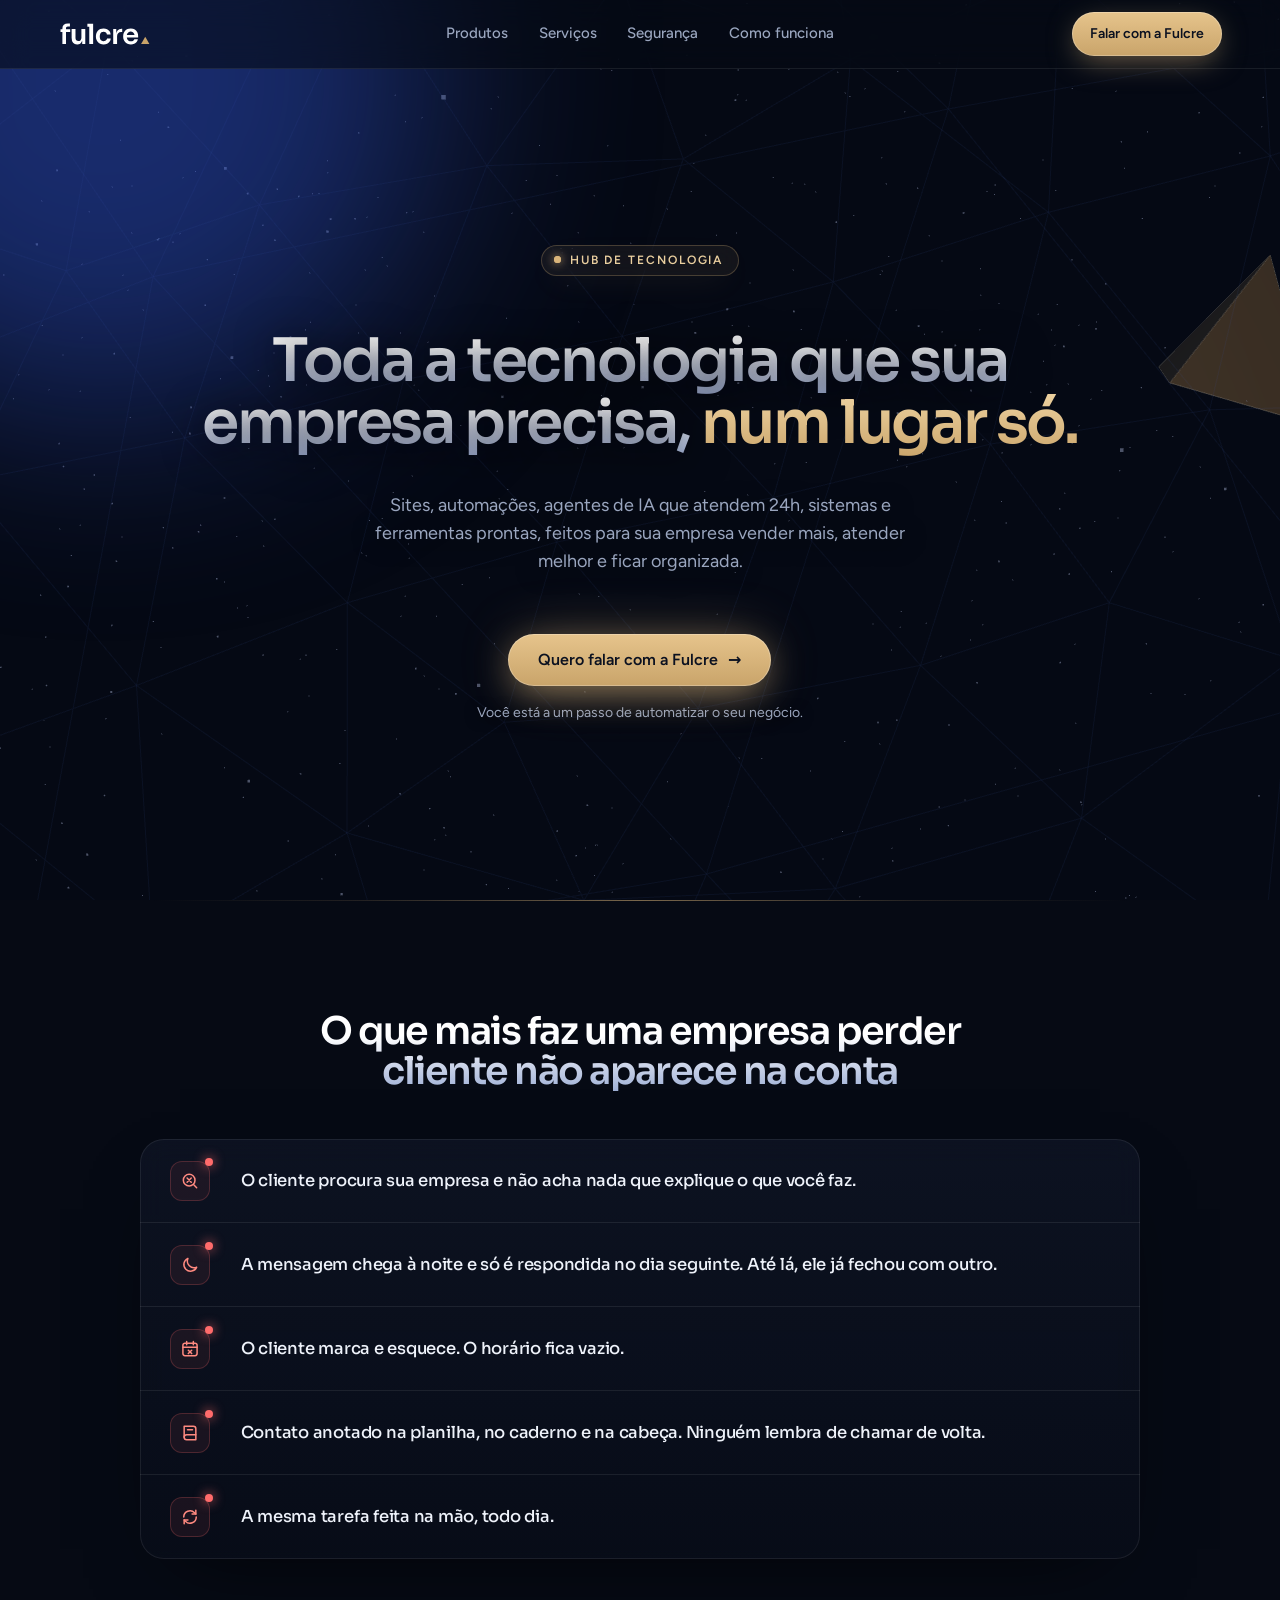
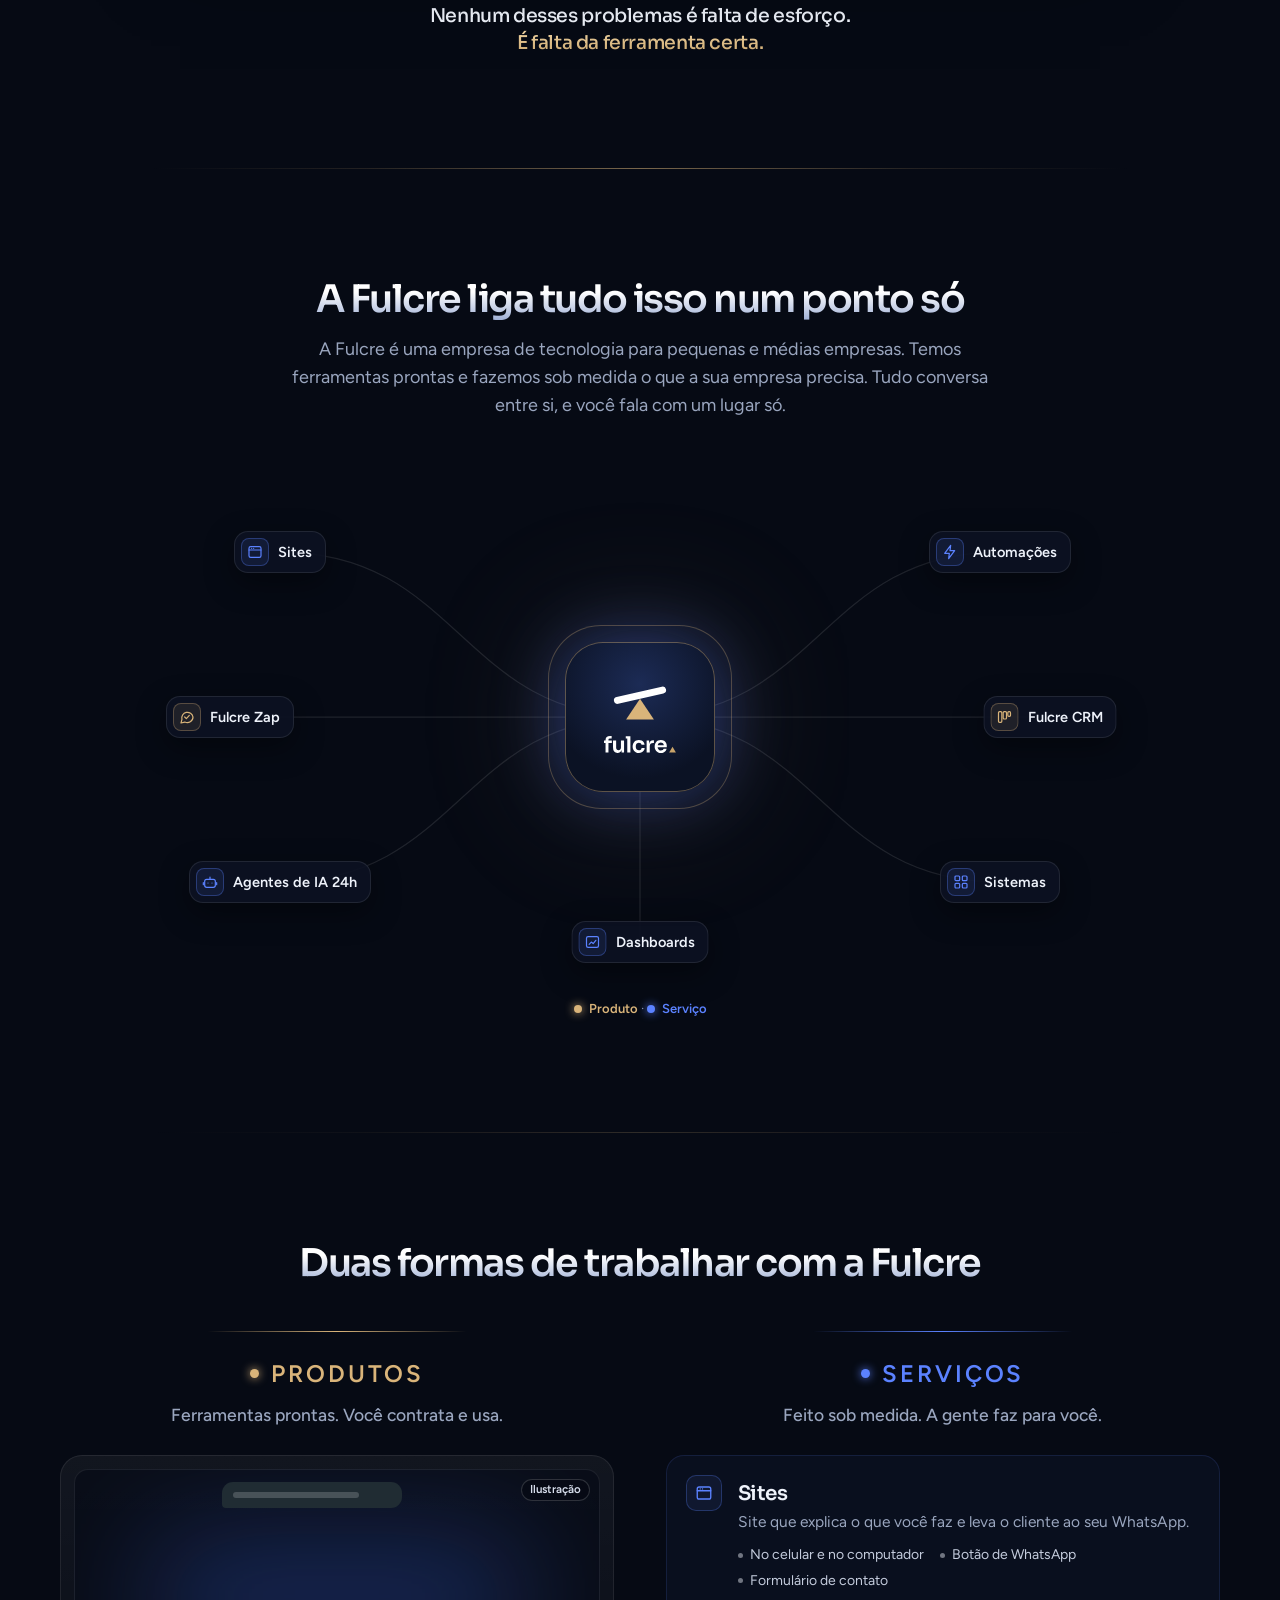
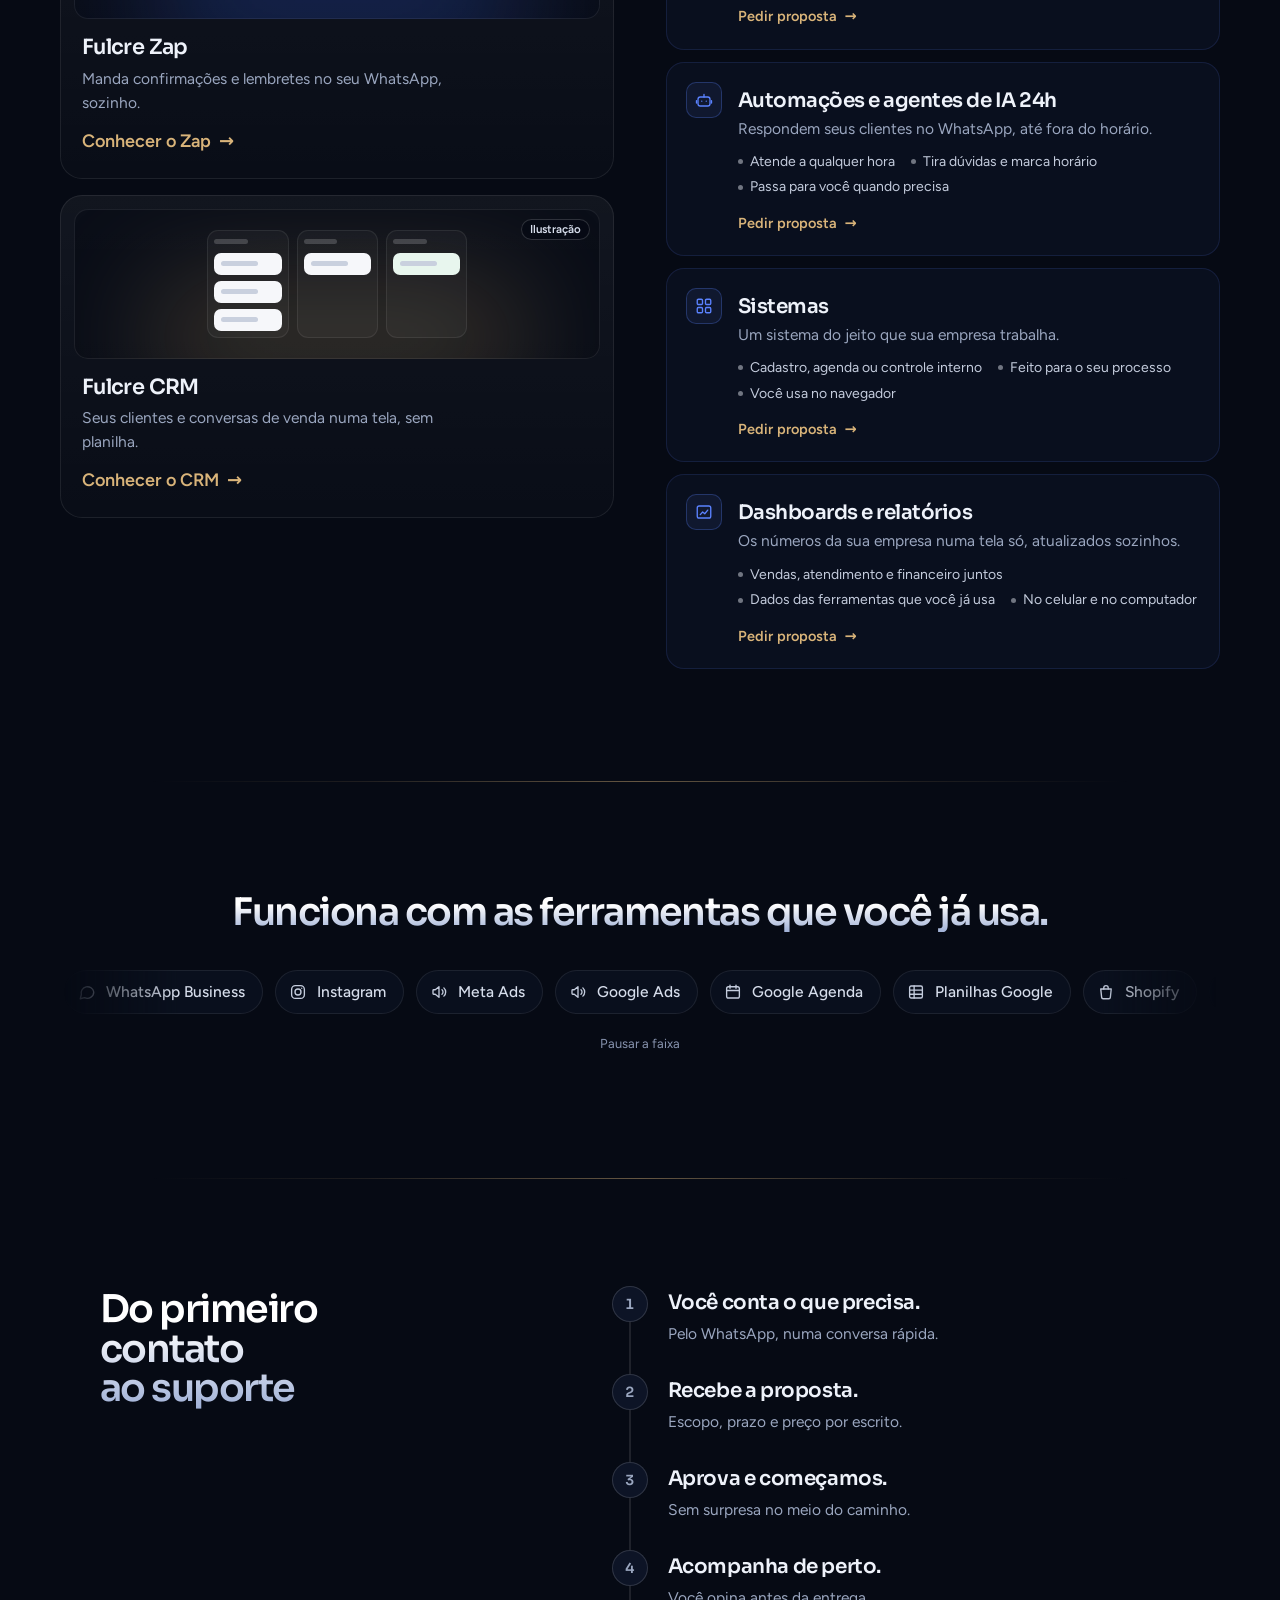
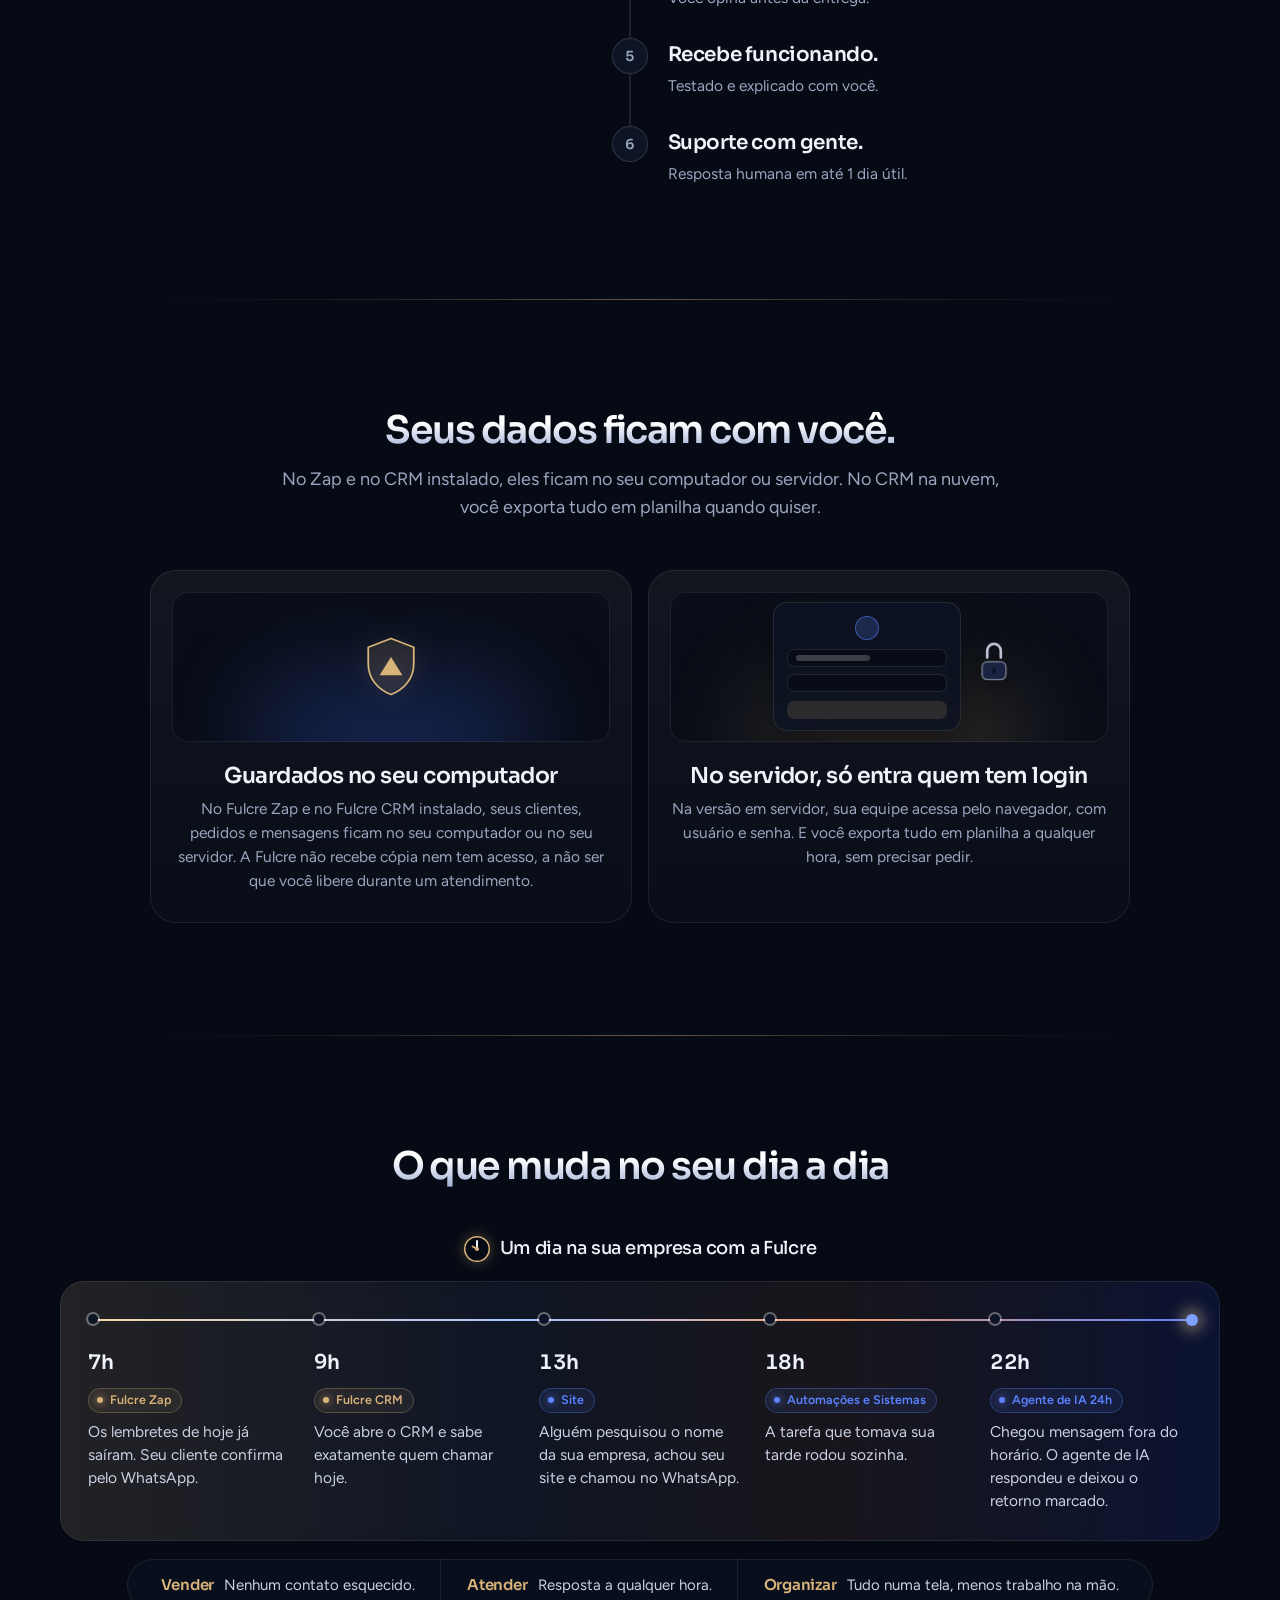
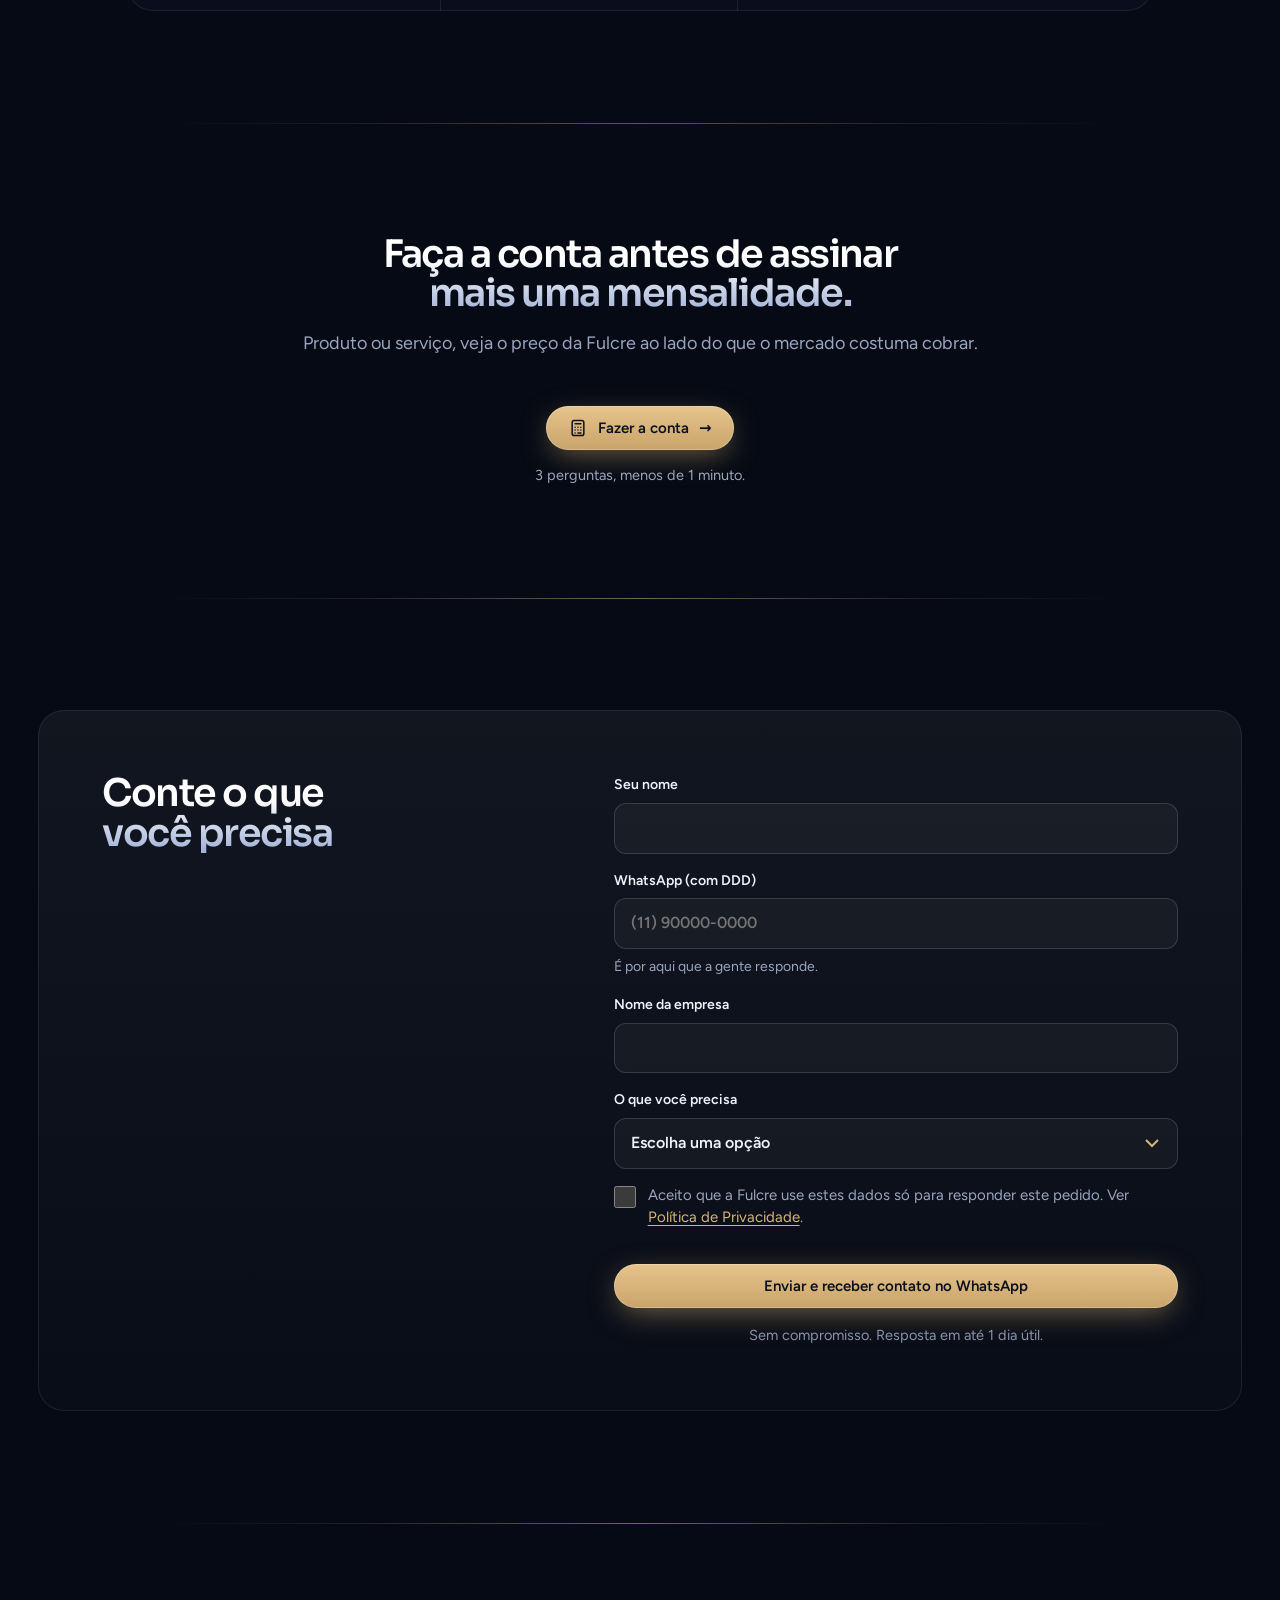
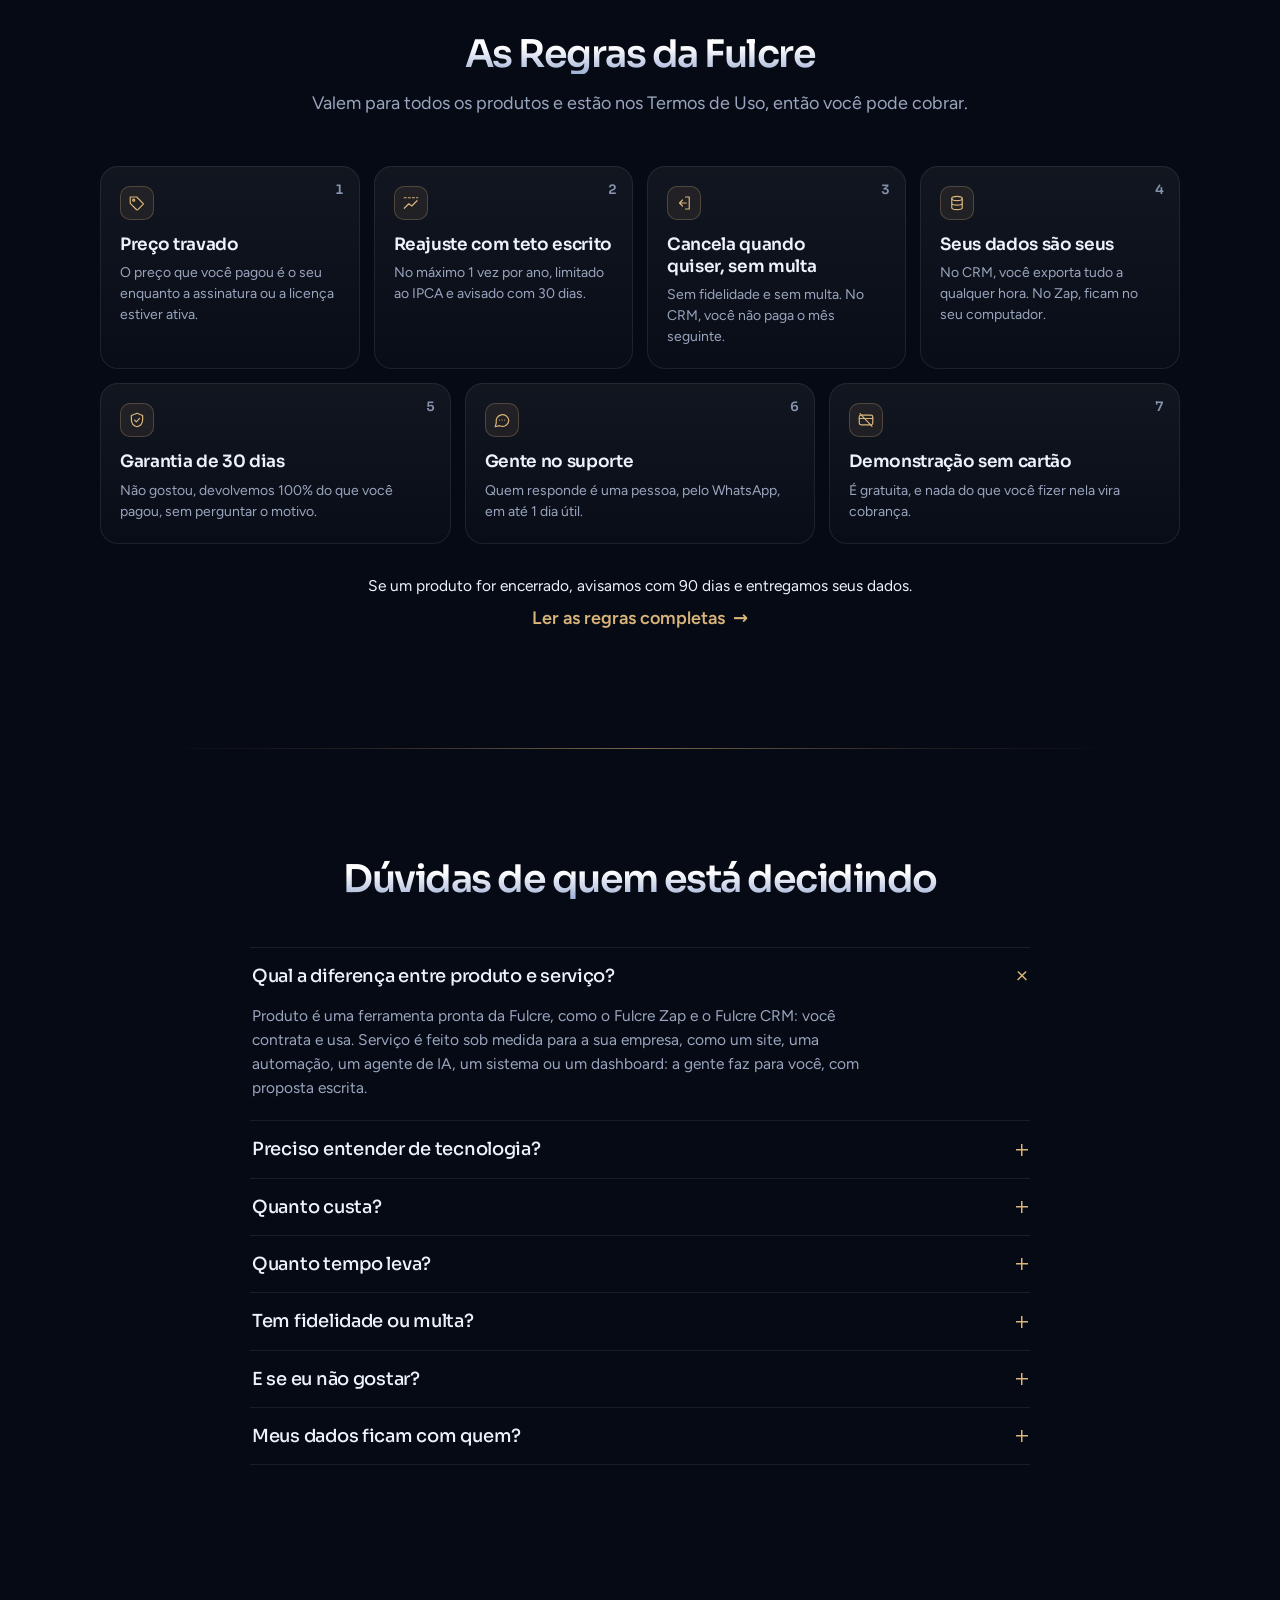
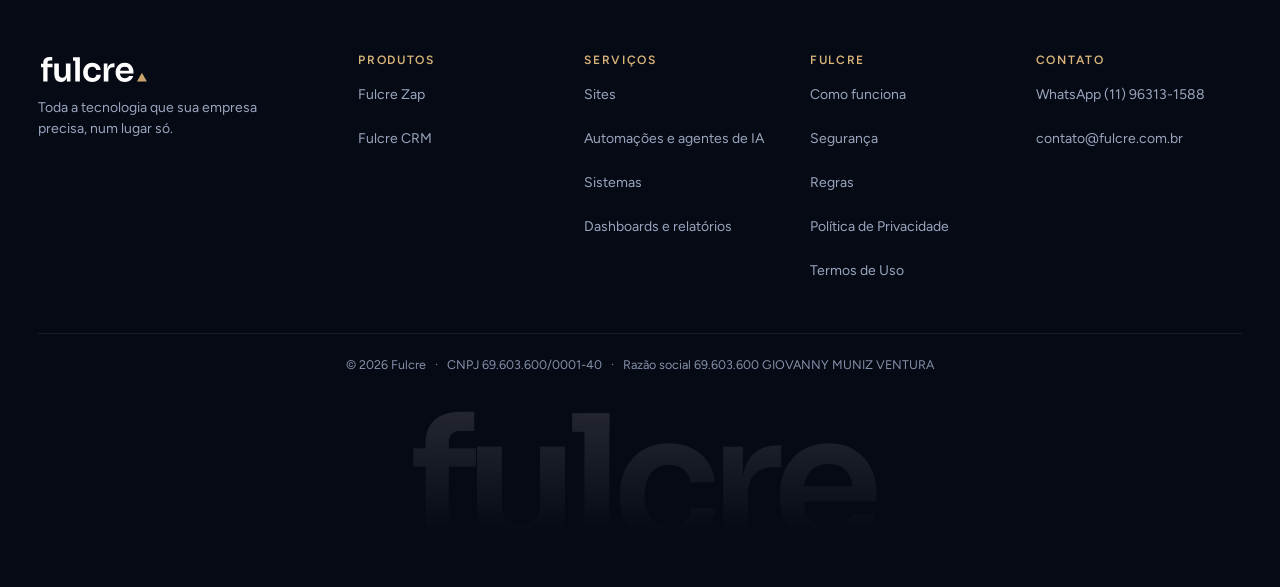
==== commit 27fa38b1: "Preview: limpeza de codigo parado e teste do 3D depois da carga - bg.js: o teste de WebGL roda depoi" ====
--- a/index.html
+++ b/index.html
@@ -25,7 +25,7 @@
 <link rel="manifest" href="/site.webmanifest">
 <link rel="preload" href="./assets/fonts/sora.woff2" as="font" type="font/woff2" crossorigin>
 <link rel="preload" href="./assets/fonts/figtree.woff2" as="font" type="font/woff2" crossorigin>
-<link rel="stylesheet" href="./assets/css/site.css?v=13">
+<link rel="stylesheet" href="./assets/css/site.css?v=14">
 <script type="application/ld+json">{"@context":"https://schema.org","@type":"Organization","name":"Fulcre","url":"https://fulcre.com.br/","logo":"https://fulcre.com.br/assets/img/fulcre-icone-512.png","email":"contato@fulcre.com.br","taxID":"69.603.600/0001-40"}</script>
 </head>
 <body>
@@ -66,11 +66,11 @@
 <section class="sec wrap dor" data-dor aria-labelledby="t-dores" style="--h:1079px;--hd:712px">
   <div class="sec-head"><h2 class="rv grad" id="t-dores">O que mais faz uma empresa perder cliente não aparece na conta</h2></div>
   <ul class="ledger" data-live>
-    <li class="rv"><span class="ic" aria-hidden="true"><svg viewBox="0 0 24 24"><circle cx="11" cy="11" r="7"/><path d="m20 20-3.5-3.5M8.5 8.5l5 5M13.5 8.5l-5 5"/></svg></span><p class="case">O cliente procura sua empresa e não acha nada que explique o que você faz.</p><p class="fix"><span class="ok" aria-hidden="true"></span><span class="fix-t"><b>Resolve:</b> Um site que explica e leva direto ao seu WhatsApp.</span></p></li>
-    <li class="rv"><span class="ic" aria-hidden="true"><svg viewBox="0 0 24 24"><path d="M20 14.5A8 8 0 0 1 9.5 4a8 8 0 1 0 10.5 10.5z"/></svg></span><p class="case">A mensagem chega à noite e só é respondida no dia seguinte. Até lá, ele já fechou com outro.</p><p class="fix"><span class="ok" aria-hidden="true"></span><span class="fix-t"><b>Resolve:</b> Resposta na hora, até fora do horário.</span></p></li>
-    <li class="rv"><span class="ic" aria-hidden="true"><svg viewBox="0 0 24 24"><rect x="3.5" y="5" width="17" height="15" rx="2.5"/><path d="M3.5 10h17M8 3v4M16 3v4M10 13.5l4 4M14 13.5l-4 4"/></svg></span><p class="case">O cliente marca e esquece. O horário fica vazio.</p><p class="fix"><span class="ok" aria-hidden="true"></span><span class="fix-t"><b>Resolve:</b> Confirmação e lembrete no WhatsApp, sozinho.</span></p></li>
-    <li class="rv"><span class="ic" aria-hidden="true"><svg viewBox="0 0 24 24"><path d="M5 4h11a3 3 0 0 1 3 3v13H8a3 3 0 0 1-3-3z"/><path d="M5 17a3 3 0 0 1 3-3h11M9 8h6"/></svg></span><p class="case">Contato anotado na planilha, no caderno e na cabeça. Ninguém lembra de chamar de volta.</p><p class="fix"><span class="ok" aria-hidden="true"></span><span class="fix-t"><b>Resolve:</b> Todos os clientes numa tela, com o próximo passo.</span></p></li>
-    <li class="rv"><span class="ic" aria-hidden="true"><svg viewBox="0 0 24 24"><path d="M4.5 12a7.5 7.5 0 0 1 13-5.1L19 8.5M19.5 12a7.5 7.5 0 0 1-13 5.1L5 15.5"/><path d="M19 4v4.5h-4.5M5 20v-4.5h4.5"/></svg></span><p class="case">A mesma tarefa feita na mão, todo dia.</p><p class="fix"><span class="ok" aria-hidden="true"></span><span class="fix-t"><b>Resolve:</b> O que é repetido passa a rodar sozinho.</span></p></li>
+    <li class="rv"><span class="ic" aria-hidden="true"><svg viewBox="0 0 24 24"><circle cx="11" cy="11" r="7"/><path d="m20 20-3.5-3.5M8.5 8.5l5 5M13.5 8.5l-5 5"/></svg></span><p class="case">O cliente procura sua empresa e não acha nada que explique o que você faz.</p></li>
+    <li class="rv"><span class="ic" aria-hidden="true"><svg viewBox="0 0 24 24"><path d="M20 14.5A8 8 0 0 1 9.5 4a8 8 0 1 0 10.5 10.5z"/></svg></span><p class="case">A mensagem chega à noite e só é respondida no dia seguinte. Até lá, ele já fechou com outro.</p></li>
+    <li class="rv"><span class="ic" aria-hidden="true"><svg viewBox="0 0 24 24"><rect x="3.5" y="5" width="17" height="15" rx="2.5"/><path d="M3.5 10h17M8 3v4M16 3v4M10 13.5l4 4M14 13.5l-4 4"/></svg></span><p class="case">O cliente marca e esquece. O horário fica vazio.</p></li>
+    <li class="rv"><span class="ic" aria-hidden="true"><svg viewBox="0 0 24 24"><path d="M5 4h11a3 3 0 0 1 3 3v13H8a3 3 0 0 1-3-3z"/><path d="M5 17a3 3 0 0 1 3-3h11M9 8h6"/></svg></span><p class="case">Contato anotado na planilha, no caderno e na cabeça. Ninguém lembra de chamar de volta.</p></li>
+    <li class="rv"><span class="ic" aria-hidden="true"><svg viewBox="0 0 24 24"><path d="M4.5 12a7.5 7.5 0 0 1 13-5.1L19 8.5M19.5 12a7.5 7.5 0 0 1-13 5.1L5 15.5"/><path d="M19 4v4.5h-4.5M5 20v-4.5h4.5"/></svg></span><p class="case">A mesma tarefa feita na mão, todo dia.</p></li>
   </ul>
   <p class="dor-fim rv">Nenhum desses problemas é falta de esforço. <span class="goldt">É falta da ferramenta certa.</span></p>
 </section>
@@ -234,7 +234,7 @@
     <button type="button" class="btn btn-gold calc-open magnet" aria-expanded="false" aria-controls="calc-box" data-calc-open><svg viewBox="0 0 24 24" aria-hidden="true"><rect x="5" y="3" width="14" height="18" rx="2.5"/><path d="M8.5 7h7M8.5 11h.01M12 11h.01M15.5 11h.01M8.5 14.5h.01M12 14.5h.01M15.5 14.5h.01M8.5 18h.01M12 18h3.5"/></svg>Fazer a conta <span class="arr" aria-hidden="true">→</span></button>
     <p class="note">3 perguntas, menos de 1 minuto.</p>
   </div>
-  <div class="glow calc rv" id="calc-box" data-tipo="prod">
+  <div class="glow calc" id="calc-box" data-tipo="prod" tabindex="-1">
     <div class="calc-pick">
       <p class="calc-lbl" id="calc-l1"><b>1</b> O que você procura?</p>
       <div class="seg" role="group" aria-labelledby="calc-l1">
@@ -271,7 +271,6 @@
         <div class="tile t-fulcre"><p class="tl">Na Fulcre</p><p class="tv" data-f="fulcre"></p><p class="ts" data-f="fulcre-sub"></p></div>
         <div class="tile t-eco" data-neutro="false"><p class="tl">Você economiza</p><p class="tv" data-f="economia"></p><p class="ts" data-f="eco-sub"></p></div>
       </div>
-      <ul class="calc-valor" role="list" data-valor data-f="valor-l" aria-label="O que muda na prática"></ul>
       <ul class="calc-ben" data-f="ben"></ul>
       <p class="calc-note" data-f="nota"></p>
       <a class="btn btn-gold calc-cta" href="#contato" data-wa-open data-assunto="Fulcre CRM" data-f="cta"><span class="cta-t">Quero esse preço</span> <span class="arr" aria-hidden="true">→</span></a>
@@ -414,7 +413,7 @@
 </div></dialog>
 
 
-<script src="./assets/js/site.js?v=8"></script>
-<script type="module" src="./assets/js/home.js?v=7"></script>
+<script src="./assets/js/site.js?v=9"></script>
+<script type="module" src="./assets/js/home.js?v=8"></script>
 </body>
 </html>
--- a/assets/css/site.css
+++ b/assets/css/site.css
@@ -175,17 +175,14 @@
 .ledger>li{display:grid;grid-template-columns:auto minmax(0,1.25fr) minmax(0,1fr);gap:10px clamp(16px,2.4vw,32px);align-items:center;padding:clamp(18px,2vw,22px) clamp(18px,2.6vw,30px)}
 .ledger>li+li{box-shadow:0 -1px 0 var(--line)}
 .ledger .case{font-family:'Sora',sans-serif;font-weight:500;font-size:min(var(--fs-list),16.5px);letter-spacing:-.015em;line-height:1.4}
-.ledger .fix{display:flex;flex-direction:column;align-items:flex-start;gap:7px;color:var(--soft);font-size:15px;line-height:1.45}
 .ledger .ic{flex:none;width:40px;height:40px;border-radius:12px;display:grid;place-items:center;background:rgba(255,107,107,.07);box-shadow:0 0 0 1px rgba(255,107,107,.22) inset;position:relative}
 .ledger .ic svg{width:20px;height:20px;stroke:#ff8a80;fill:none;stroke-width:1.8;stroke-linecap:round;stroke-linejoin:round}
 .ledger .ic::after{content:'';position:absolute;right:-3px;top:-3px;width:8px;height:8px;border-radius:50%;background:#ff6b6b;box-shadow:0 0 12px #ff6b6b;animation:blink 1.6s infinite;animation-play-state:var(--play,paused)}
 .ledger>li:nth-child(2) .ic::after{animation-delay:.4s}.ledger>li:nth-child(3) .ic::after{animation-delay:.8s}.ledger>li:nth-child(4) .ic::after{animation-delay:1.2s}.ledger>li:nth-child(5) .ic::after{animation-delay:.2s}
 @keyframes blink{50%{opacity:.25}}
-/* 26/11: a 2a dobra comeca mais perto do topo (o triangulo agora sobe junto com o topo, nao precisa de folga) */
-.dor{padding-top:clamp(24px,3vw,48px)}
 .dor-fim{margin:clamp(28px,4vw,44px) auto 0;max-width:46ch;text-align:center;font-family:'Sora',sans-serif;font-weight:500;font-size:min(var(--fs-list),19px);letter-spacing:-.02em;line-height:1.4;text-wrap:balance}
 .dor-fim .goldt{display:block}
-@media(max-width:720px){.ledger>li{grid-template-columns:auto minmax(0,1fr);align-items:start}.ledger .fix{grid-column:2}}
+@media(max-width:720px){.ledger>li{grid-template-columns:auto minmax(0,1fr);align-items:start}}
 
 /* Dobra 3 · O que e a Fulcre + hub. Os pulsos saem do nucleo (logo) para cada frente; nos na cor do tipo.
    Posicoes: --x/--y no computador, --xm/--ym no celular (composicao vertical: 3 nos acima e 3 abaixo do nucleo).
@@ -591,11 +588,6 @@
 .calc-note{font-size:13px;line-height:1.5;color:#8793AE;max-width:60ch}
 /* 26/11: 3a pergunta (so produtos) e o bloco "por que vale" */
 .calc-lbl[hidden]{display:none}
-/* 26/11: o que muda na pratica = 3 itens curtos em verde com check (quebram o visual dos numeros) */
-.calc-valor{list-style:none;display:flex;flex-wrap:wrap;justify-content:center;gap:8px;max-width:800px}
-.calc-valor[hidden]{display:none}
-.calc-valor li{display:inline-flex;align-items:center;gap:8px;padding:8px 14px 8px 10px;border-radius:999px;font-size:14.5px;font-weight:600;line-height:1.3;color:#7EE2B0;background:rgba(52,211,153,.08);box-shadow:0 0 0 1px rgba(52,211,153,.3) inset}
-.calc-valor li::before{content:'';flex:none;width:16px;height:16px;background:currentColor;-webkit-mask:url("data:image/svg+xml,%3Csvg xmlns='http://www.w3.org/2000/svg' viewBox='0 0 24 24' fill='none' stroke='%23000' stroke-width='2.8' stroke-linecap='round' stroke-linejoin='round'%3E%3Cpath d='M5 12.5l4.5 4.5L19 7.5'/%3E%3C/svg%3E") center/contain no-repeat;mask:url("data:image/svg+xml,%3Csvg xmlns='http://www.w3.org/2000/svg' viewBox='0 0 24 24' fill='none' stroke='%23000' stroke-width='2.8' stroke-linecap='round' stroke-linejoin='round'%3E%3Cpath d='M5 12.5l4.5 4.5L19 7.5'/%3E%3C/svg%3E") center/contain no-repeat}
 .calc-cta{max-width:100%}
 
 /* T6 · Modal do WhatsApp (dialog.wam). Vidro escuro, escala v4 (compacta). */
@@ -683,7 +675,6 @@
   .sec-head{margin-bottom:40px}
   .sec-head h2+p,.sec-head p{margin-top:16px}
   .ledger>li{padding:24px 20px;gap:14px 16px}
-  .ledger .fix{gap:10px}
   .split,.split2{gap:56px}
   .prods,.safe{gap:24px}
   .prod-card{gap:22px;padding:18px}
@@ -706,30 +697,19 @@
   .hero .lede{margin-top:clamp(22px,3.4svh,34px)}
   .hero .acts{margin-top:clamp(36px,5.5svh,54px)}
 }
-.calc-valor{display:none!important}
 .svc-list{display:grid;gap:12px}
 .svc-list>li,.svc-list>li:last-child{padding:20px 20px 16px;border:0;border-radius:18px;background:rgba(91,130,255,.045);box-shadow:0 0 0 1px rgba(91,130,255,.14) inset}
 .svc-list>li::before{display:none}
 @media(max-width:720px){
   .ledger{background:none;box-shadow:none;-webkit-backdrop-filter:none;backdrop-filter:none;border-radius:0;display:grid;gap:12px}
   .ledger>li,.ledger>li+li{border-radius:18px;background:rgba(14,20,36,.78);box-shadow:0 0 0 1px var(--line) inset;padding:20px 18px}
-  .ledger .fix{padding-top:12px;margin-top:2px;border-top:1px solid var(--line);font-size:14.5px}
   .steps>li{padding-bottom:44px}
-  .dia-box{--dur:10s}
-  .dia>li:nth-child(2) .hora::before{animation-delay:2s}.dia>li:nth-child(3) .hora::before{animation-delay:4s}.dia>li:nth-child(4) .hora::before{animation-delay:6s}.dia>li:nth-child(5) .hora::before{animation-delay:8s}
-}
-/* Teste 27/11 b: dor sem etiqueta colorida; icone verde no lado que resolve */
-.ledger .fix{flex-direction:row;align-items:flex-start;gap:12px}
-.ledger .fix .ok{flex:none;width:28px;height:28px;border-radius:9px;background:rgba(52,211,153,.08);box-shadow:0 0 0 1px rgba(52,211,153,.3) inset;position:relative}
-.ledger .fix .ok::after{content:'';position:absolute;inset:7px;background:#5EE0A0;-webkit-mask:url("data:image/svg+xml,%3Csvg xmlns='http://www.w3.org/2000/svg' viewBox='0 0 24 24' fill='none' stroke='%23000' stroke-width='3' stroke-linecap='round' stroke-linejoin='round'%3E%3Cpath d='M5 12.5l4.5 4.5L19 7.5'/%3E%3C/svg%3E") center/contain no-repeat;mask:url("data:image/svg+xml,%3Csvg xmlns='http://www.w3.org/2000/svg' viewBox='0 0 24 24' fill='none' stroke='%23000' stroke-width='3' stroke-linecap='round' stroke-linejoin='round'%3E%3Cpath d='M5 12.5l4.5 4.5L19 7.5'/%3E%3C/svg%3E") center/contain no-repeat}
-.ledger .fix-t{padding-top:3px}
-.ledger .fix-t b{color:#7EE2B0;font-weight:600}
+}
 /* Teste 27/11 b: servicos com menos azul (pontos neutros, link dourado) */
 .pts li::before{background:rgba(238,242,250,.45)}
 .tlink-svc{color:var(--gold)}
 /* Teste 27/11 c */
 /* Dor: so o icone vermelho e o problema */
-.ledger .fix{display:none!important}
 .ledger>li{grid-template-columns:auto minmax(0,1fr)!important}
 /* Divisoria entre blocos (v3): fio que nasce transparente nas pontas, dourado no meio,
    com um ponto de luz no centro e um brilho que percorre o fio de tempos em tempos. Nao corta a pagina. */
@@ -745,24 +725,12 @@
   .hero .lede{margin-top:clamp(28px,4.2svh,40px)}
   .hero .acts{margin-top:clamp(44px,6.5svh,64px);gap:16px}
 }
-/* Dia a dia mais rapido no celular */
-@media(max-width:720px){
-  .dia-box{--dur:7.5s}
-  .dia>li:nth-child(2) .hora::before{animation-delay:1.5s}.dia>li:nth-child(3) .hora::before{animation-delay:3s}.dia>li:nth-child(4) .hora::before{animation-delay:4.5s}.dia>li:nth-child(5) .hora::before{animation-delay:6s}
-}
 /* Duas formas: PRODUTOS / SERVICOS como titulo, frase de apoio menor */
 .oferta>.lbl{font-size:clamp(19px,.9vw + 14px,24px);letter-spacing:.12em;gap:12px}
 .oferta>.lbl::before{width:9px;height:9px}
 .oferta>h3{font-family:'Figtree',sans-serif;font-size:clamp(15.5px,.3vw + 14px,17.5px);font-weight:500;letter-spacing:0;color:var(--soft);margin-top:12px}
 .oferta>h3 span{display:inline}
 /* 27/11 parte 3 (pedido do dono) */
-/* Dia a dia: bolinha mais rapida */
-.dia-box{--dur:10s}
-.dia>li:nth-child(2) .hora::before{animation-delay:2s}.dia>li:nth-child(3) .hora::before{animation-delay:4s}.dia>li:nth-child(4) .hora::before{animation-delay:6s}.dia>li:nth-child(5) .hora::before{animation-delay:8s}
-@media(max-width:720px){
-  .dia-box{--dur:5s}
-  .dia>li:nth-child(2) .hora::before{animation-delay:1s}.dia>li:nth-child(3) .hora::before{animation-delay:2s}.dia>li:nth-child(4) .hora::before{animation-delay:3s}.dia>li:nth-child(5) .hora::before{animation-delay:4s}
-}
 /* Calculadora fechada: so titulo, frase e botao; abre ao clicar */
 .calc-gate{display:flex;flex-direction:column;align-items:center;gap:14px;margin-top:clamp(8px,1.5vw,16px)}
 .calc-gate .note{margin:0;color:var(--soft);font-size:14.5px}
@@ -773,7 +741,7 @@
 .calc-sec.is-open .calc-gate{display:none}
 .calc-sec.is-open .calc{animation:calcIn .6s cubic-bezier(.2,.7,.2,1) both}
 @keyframes calcIn{from{opacity:0;transform:translateY(18px) scale(.985)}to{opacity:1;transform:none}}
-/* 27/11 parte 4: bolinha ainda mais rapida */
+/* 27/11 partes 3 e 4: dia a dia mais rapido (7 s no computador, 3,5 s no celular) */
 .dia-box{--dur:7s}
 .dia>li:nth-child(2) .hora::before{animation-delay:1.4s}.dia>li:nth-child(3) .hora::before{animation-delay:2.8s}.dia>li:nth-child(4) .hora::before{animation-delay:4.2s}.dia>li:nth-child(5) .hora::before{animation-delay:5.6s}
 @media(max-width:720px){
@@ -783,10 +751,8 @@
 /* 27/11 parte 5 (pedido do dono) */
 /* Frase do topo: mesma largura, quebra natural e centralizada (sem equilibrar as linhas) */
 .hero .lede{text-wrap:wrap}
-/* Divisoria: sem linha onde a dobra ja tem as proprias linhas (Duas formas) e acima da faixa de ferramentas */
-main>section.sec+section.sec.ofertas::before,main>section.sec+section.sec.faixa::before{display:none}
-/* Divisoria parada (sem o brilho correndo) quando encosta em bloco animado: hub, faixa, cadeado, dia a dia */
-main>section.sec+section.sec.sobre::before,main>section.sec+section.sec.como::before,main>section.sec+section.sec.seguranca::before,main>section.sec+section.sec.resultados::before,main>section.sec+section.sec.calc-sec::before{animation:none;background:linear-gradient(90deg,transparent,rgba(217,180,122,.12) 22%,rgba(217,180,122,.45) 50%,rgba(217,180,122,.12) 78%,transparent)}
+/* Divisoria parada (sem o brilho correndo) quando encosta em bloco animado: cadeado, dia a dia, calculadora */
+main>section.sec+section.sec.como::before,main>section.sec+section.sec.seguranca::before,main>section.sec+section.sec.resultados::before,main>section.sec+section.sec.calc-sec::before{animation:none;background:linear-gradient(90deg,transparent,rgba(217,180,122,.12) 22%,rgba(217,180,122,.45) 50%,rgba(217,180,122,.12) 78%,transparent)}
 /* 27/11 parte 6 (pedido do dono): padrao unico = fio dourado que some nas pontas.
    Com brilho correndo onde o entorno e calmo; parado onde encosta em animacao. */
 main>section.sec+section.sec.sobre::before{animation:fioLuz 7s cubic-bezier(.45,0,.25,1) infinite;background:linear-gradient(90deg,transparent,rgba(255,240,210,.95),transparent) no-repeat -50% 0/28% 100%,linear-gradient(90deg,transparent,rgba(217,180,122,.14) 22%,rgba(217,180,122,.55) 50%,rgba(217,180,122,.14) 78%,transparent)}
